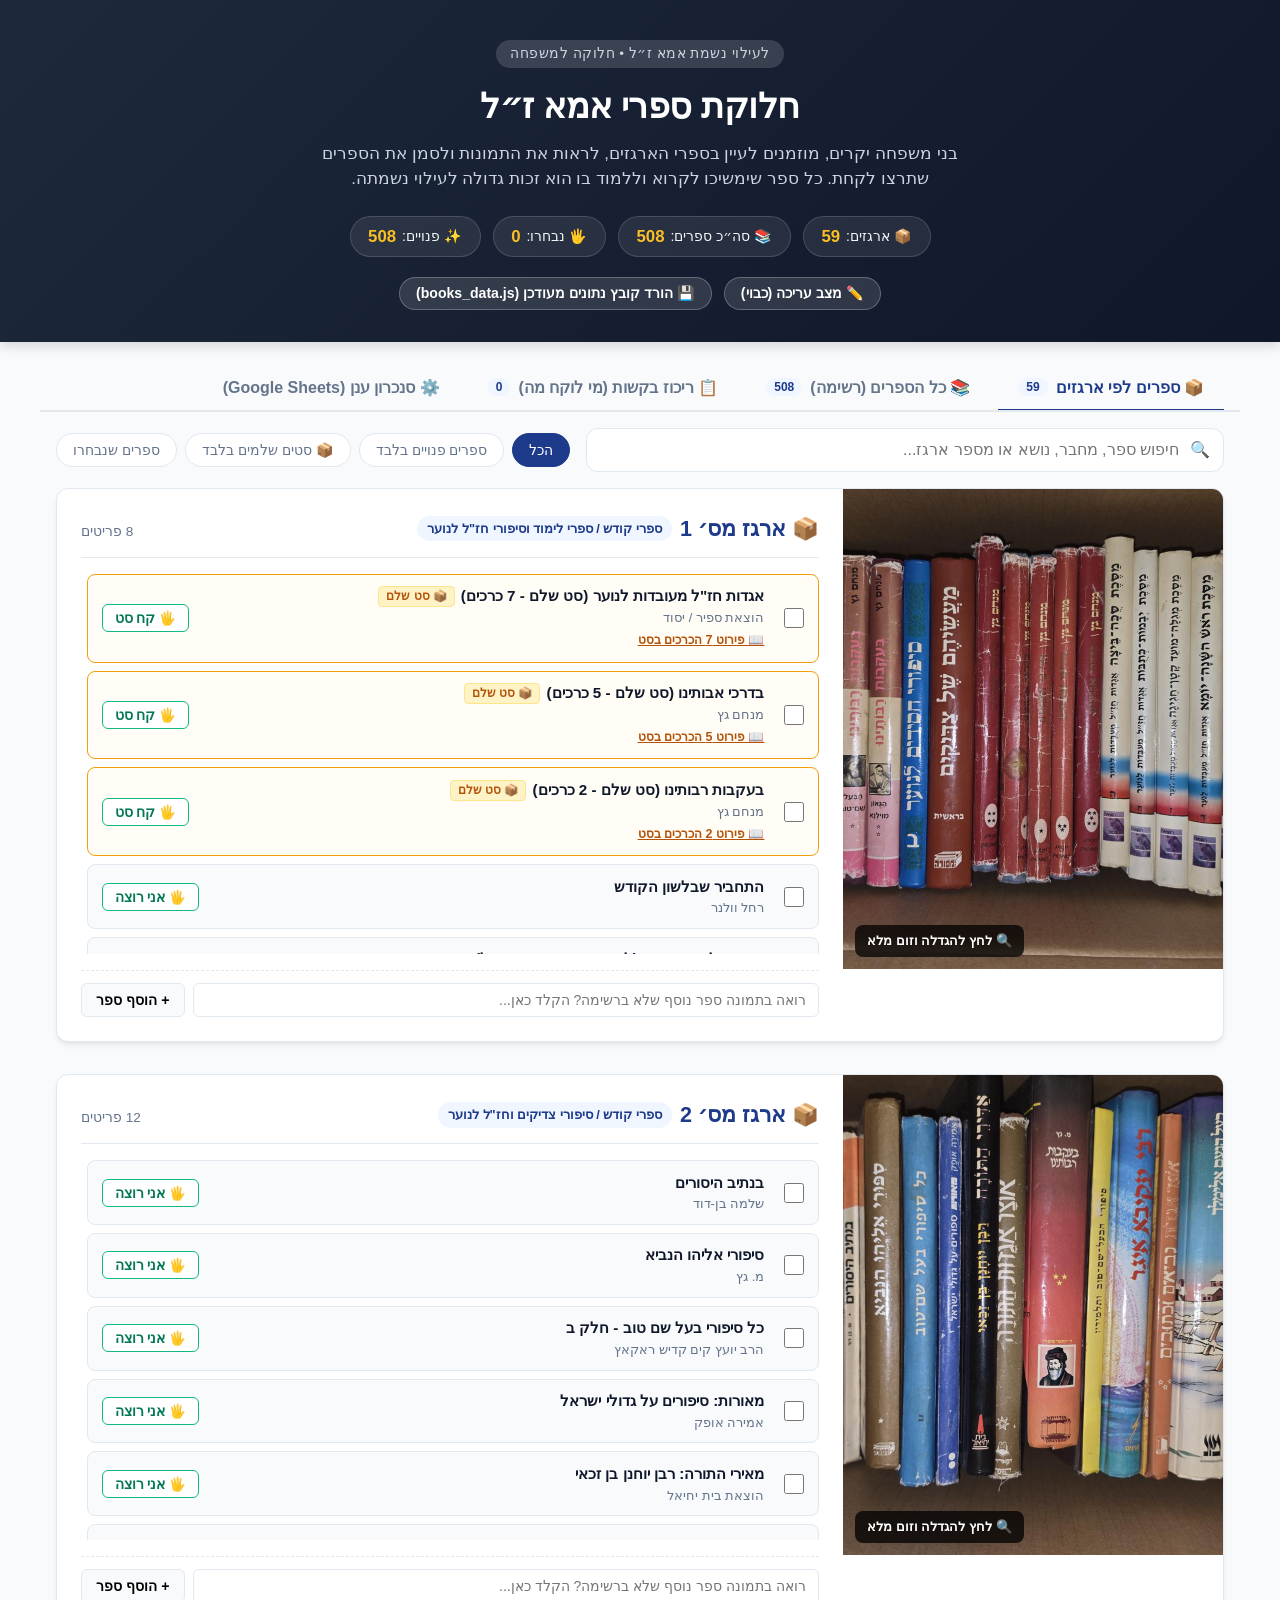
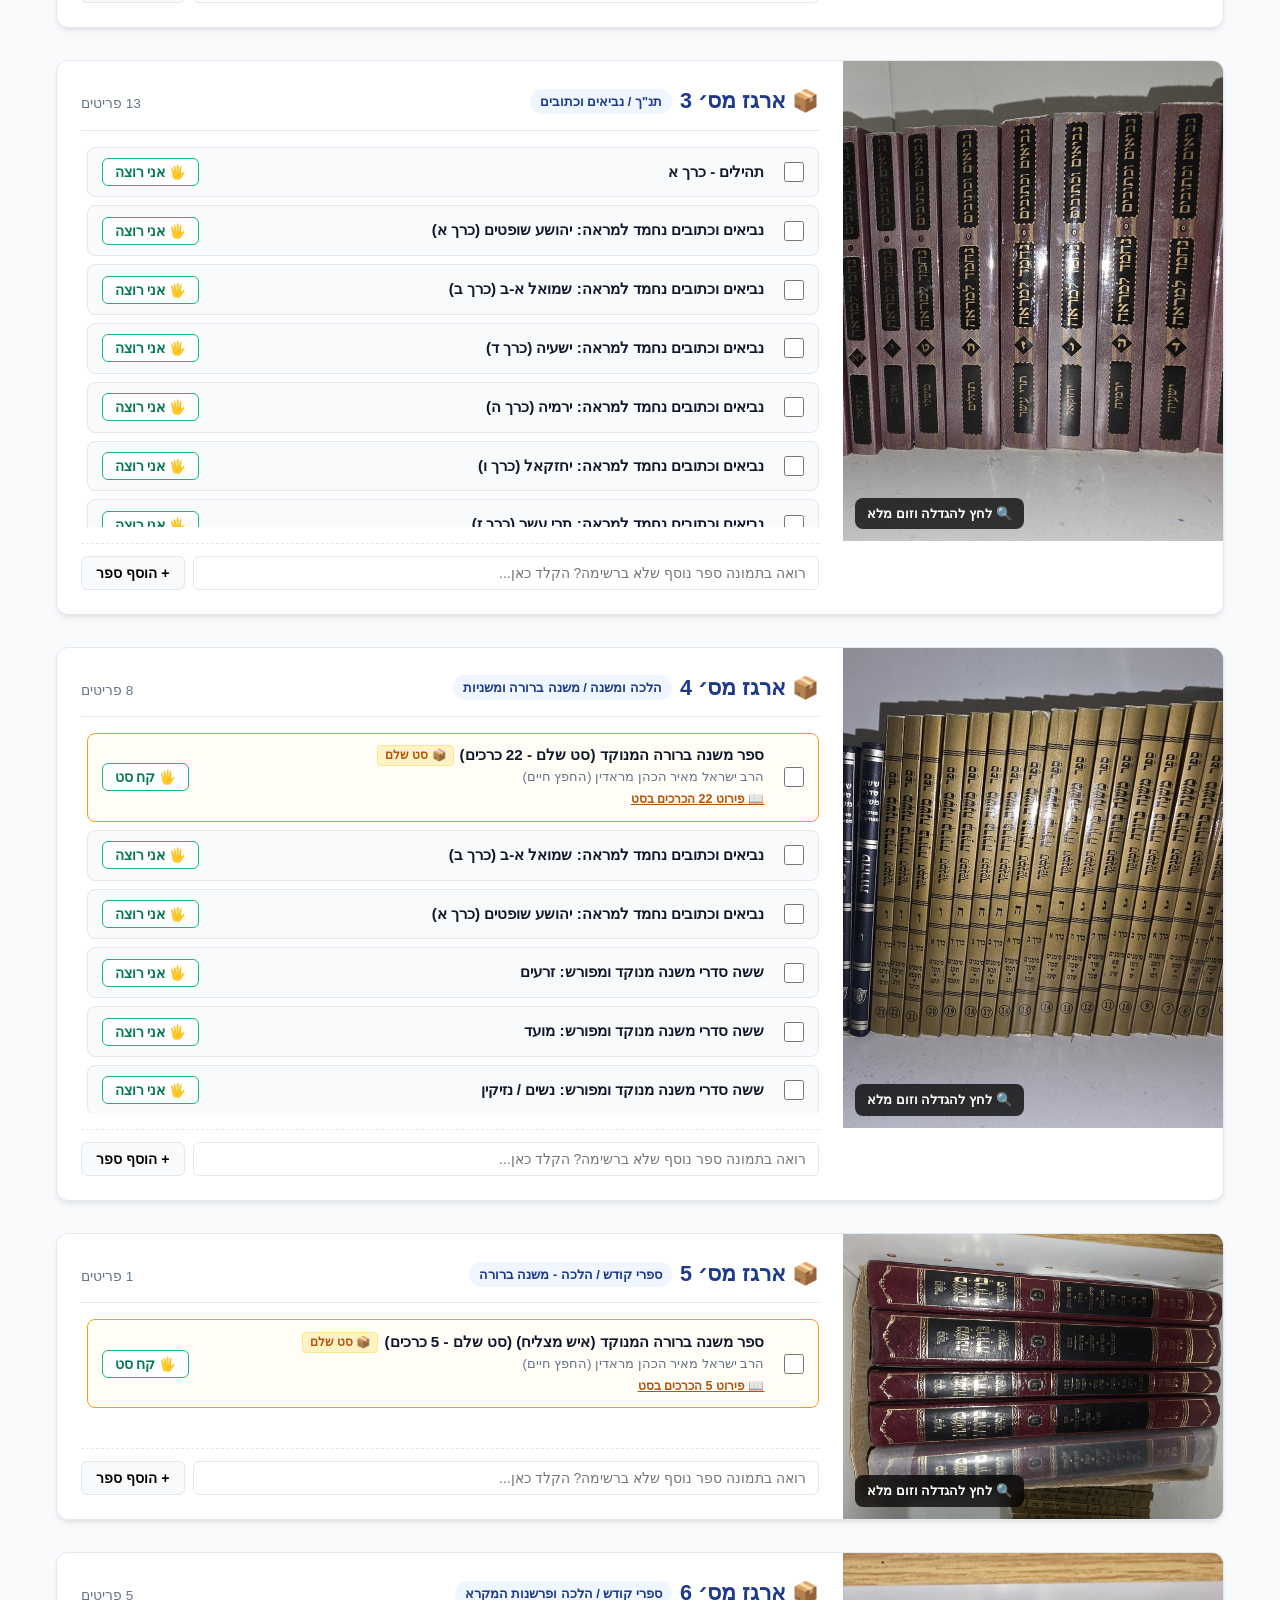
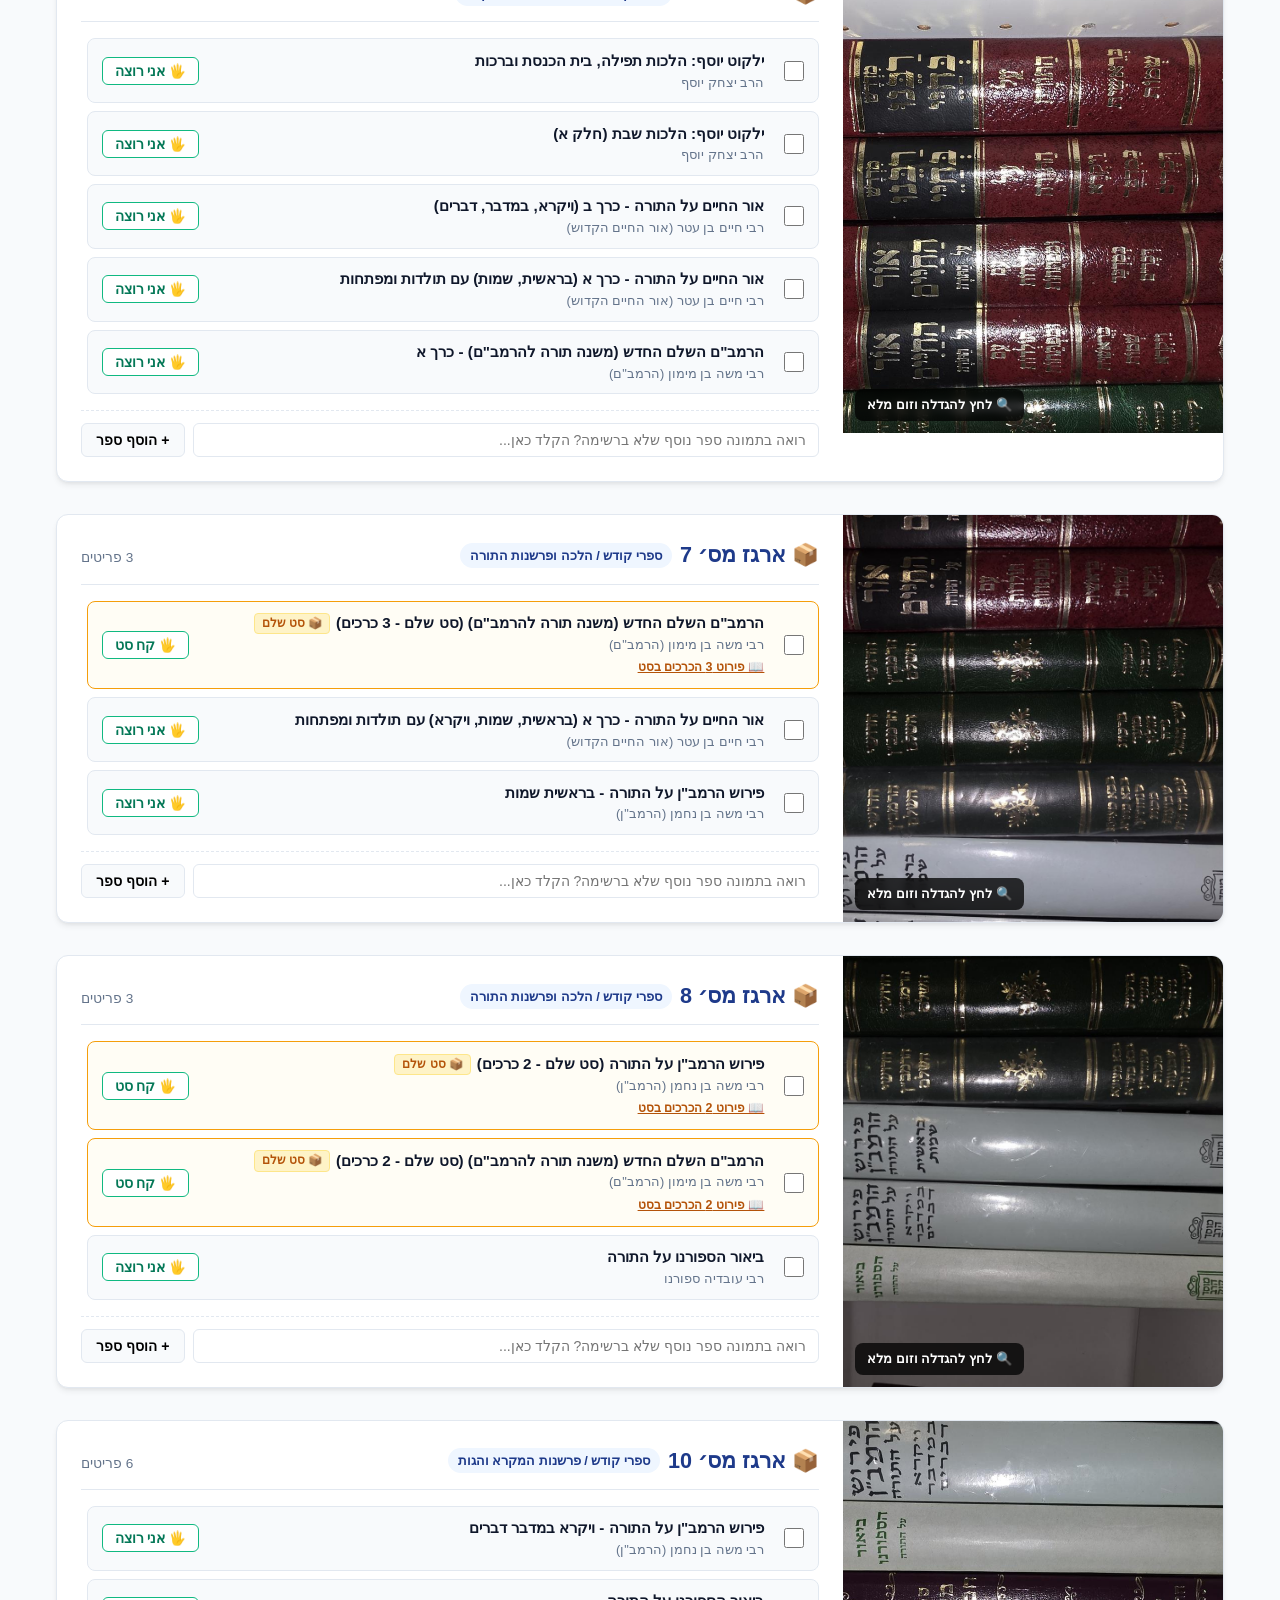
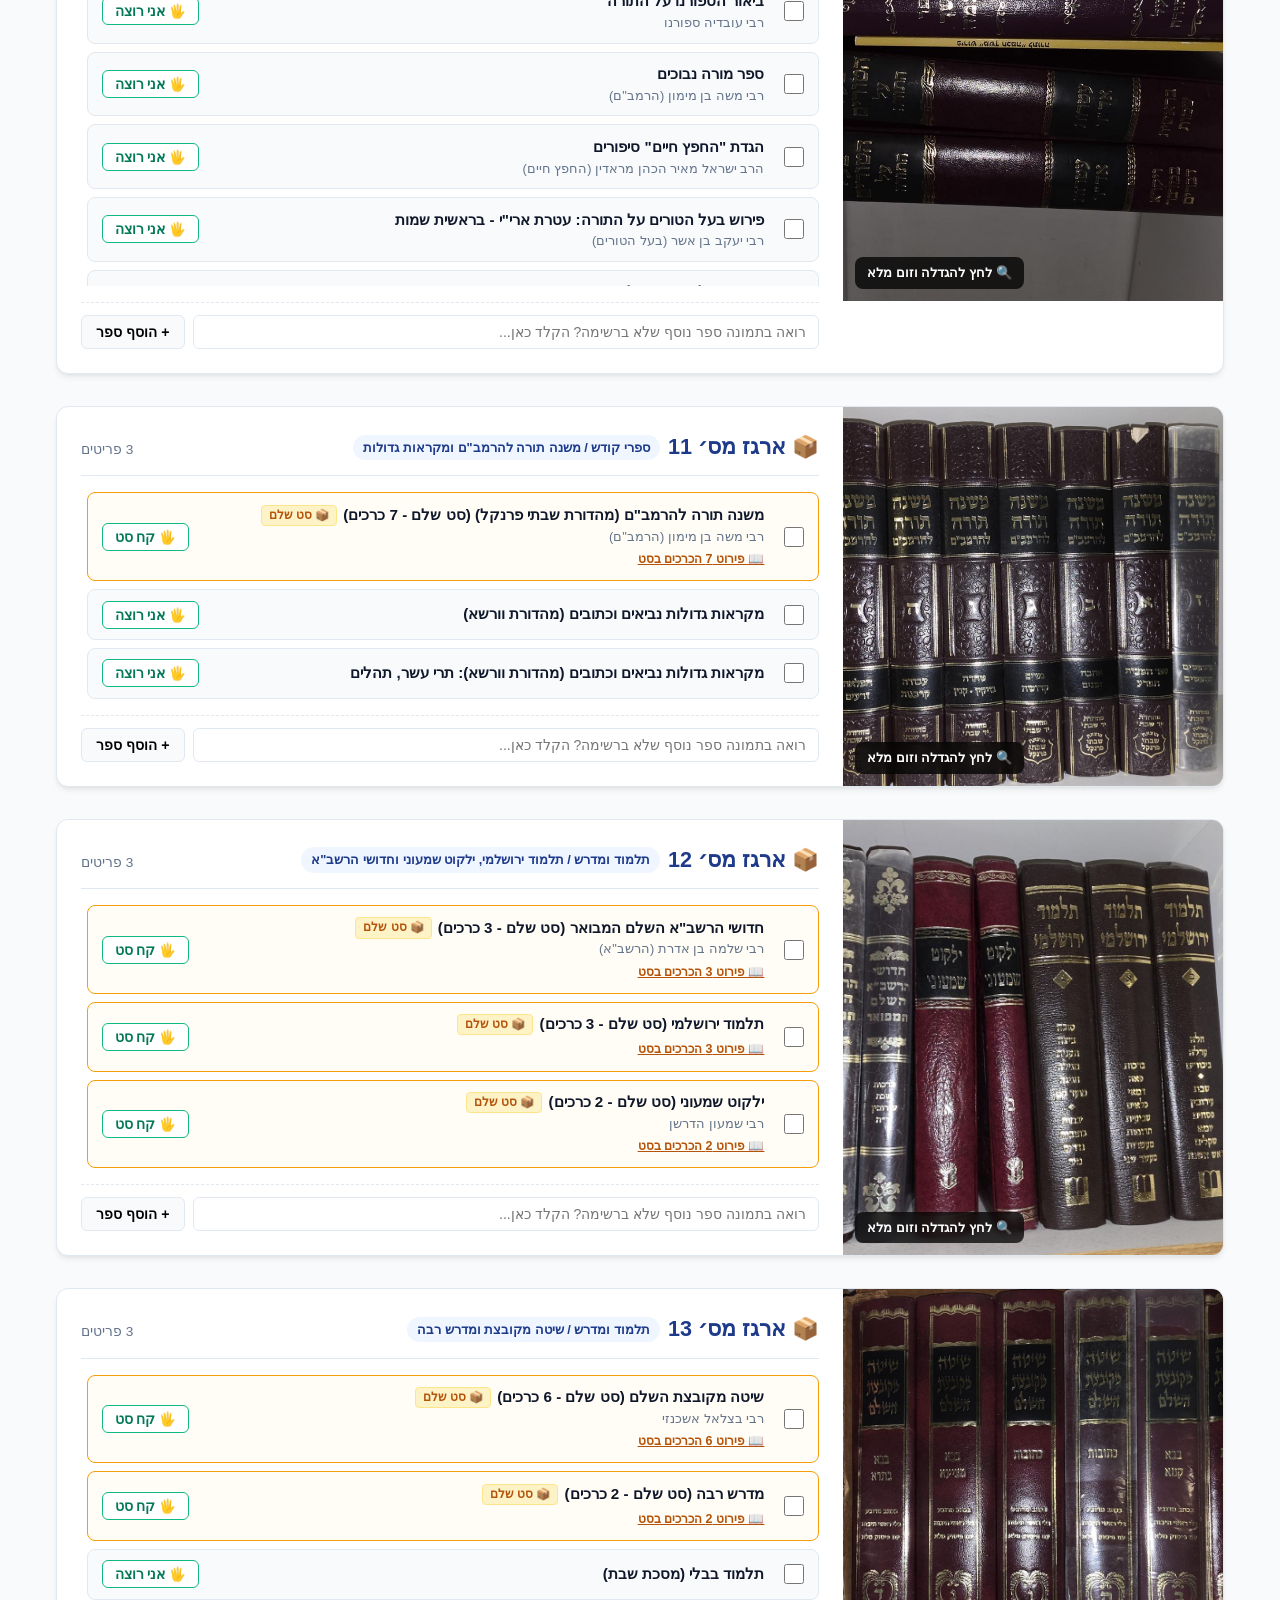
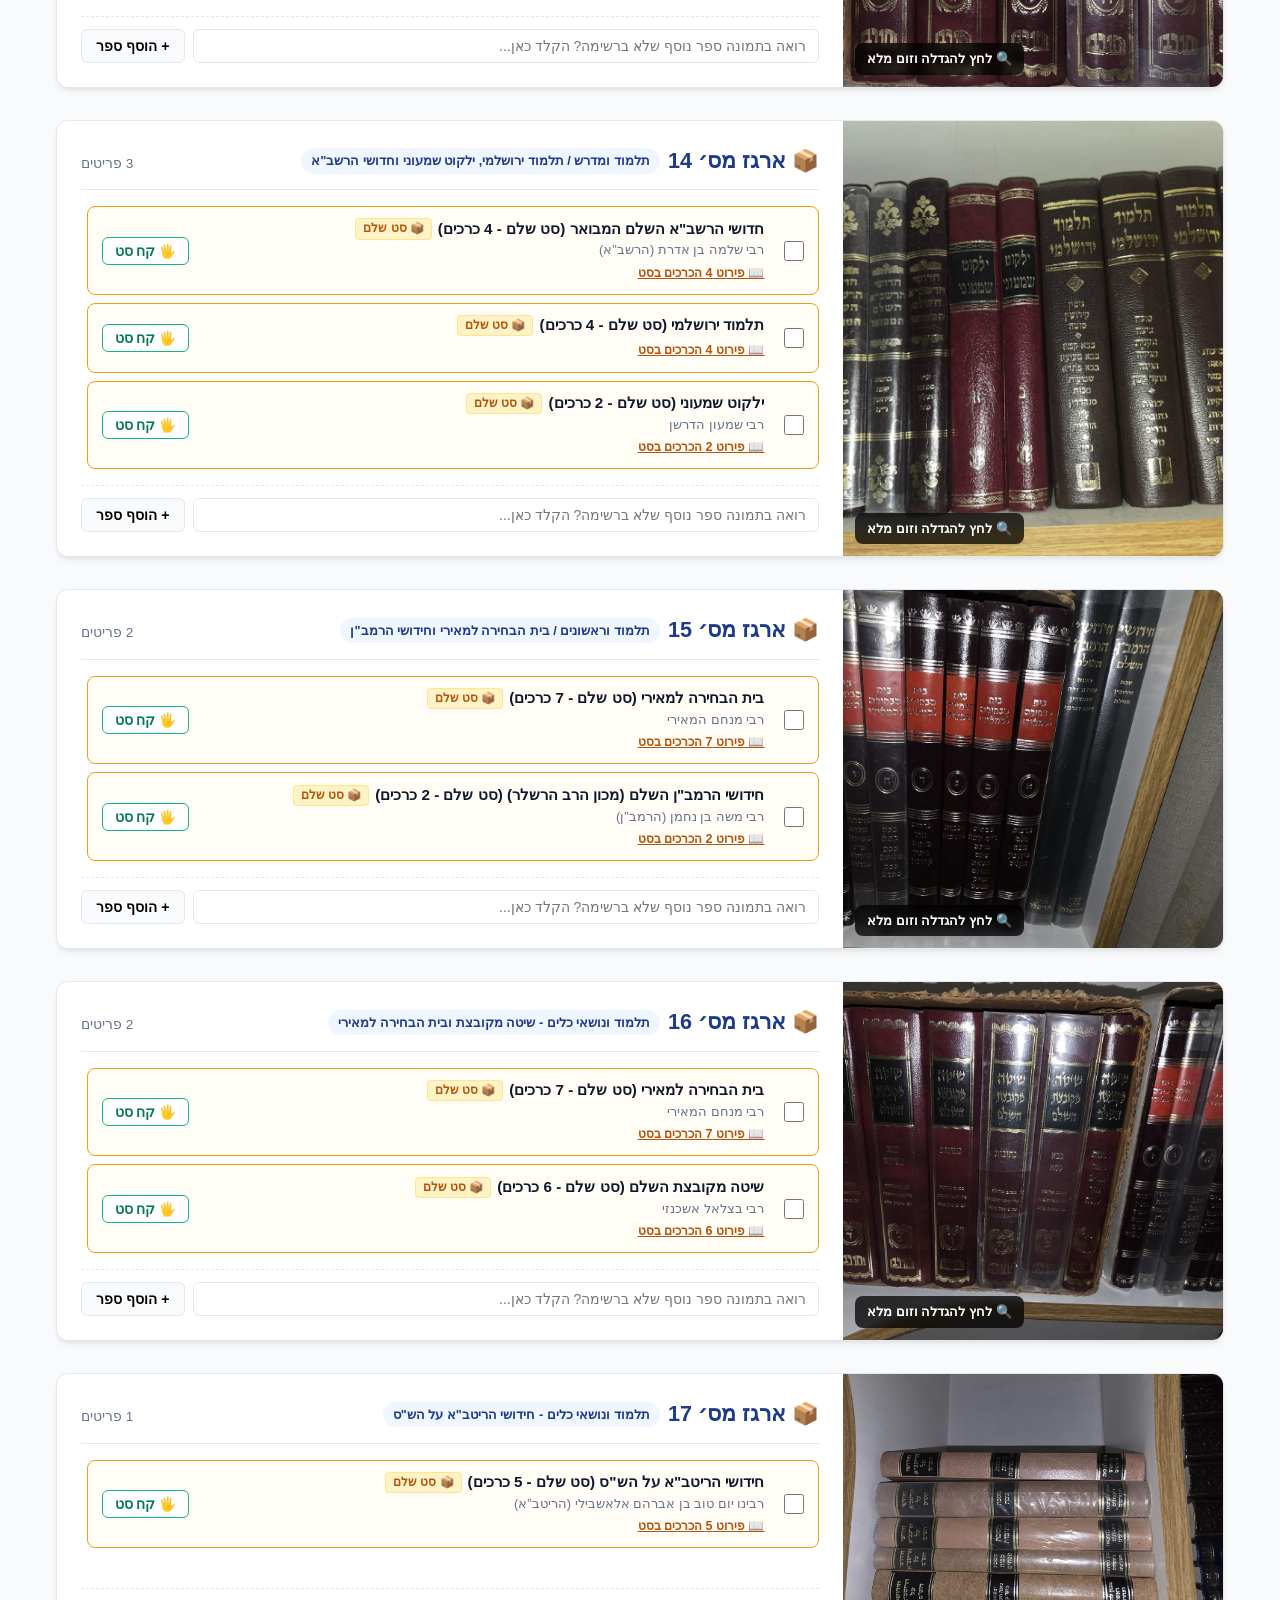
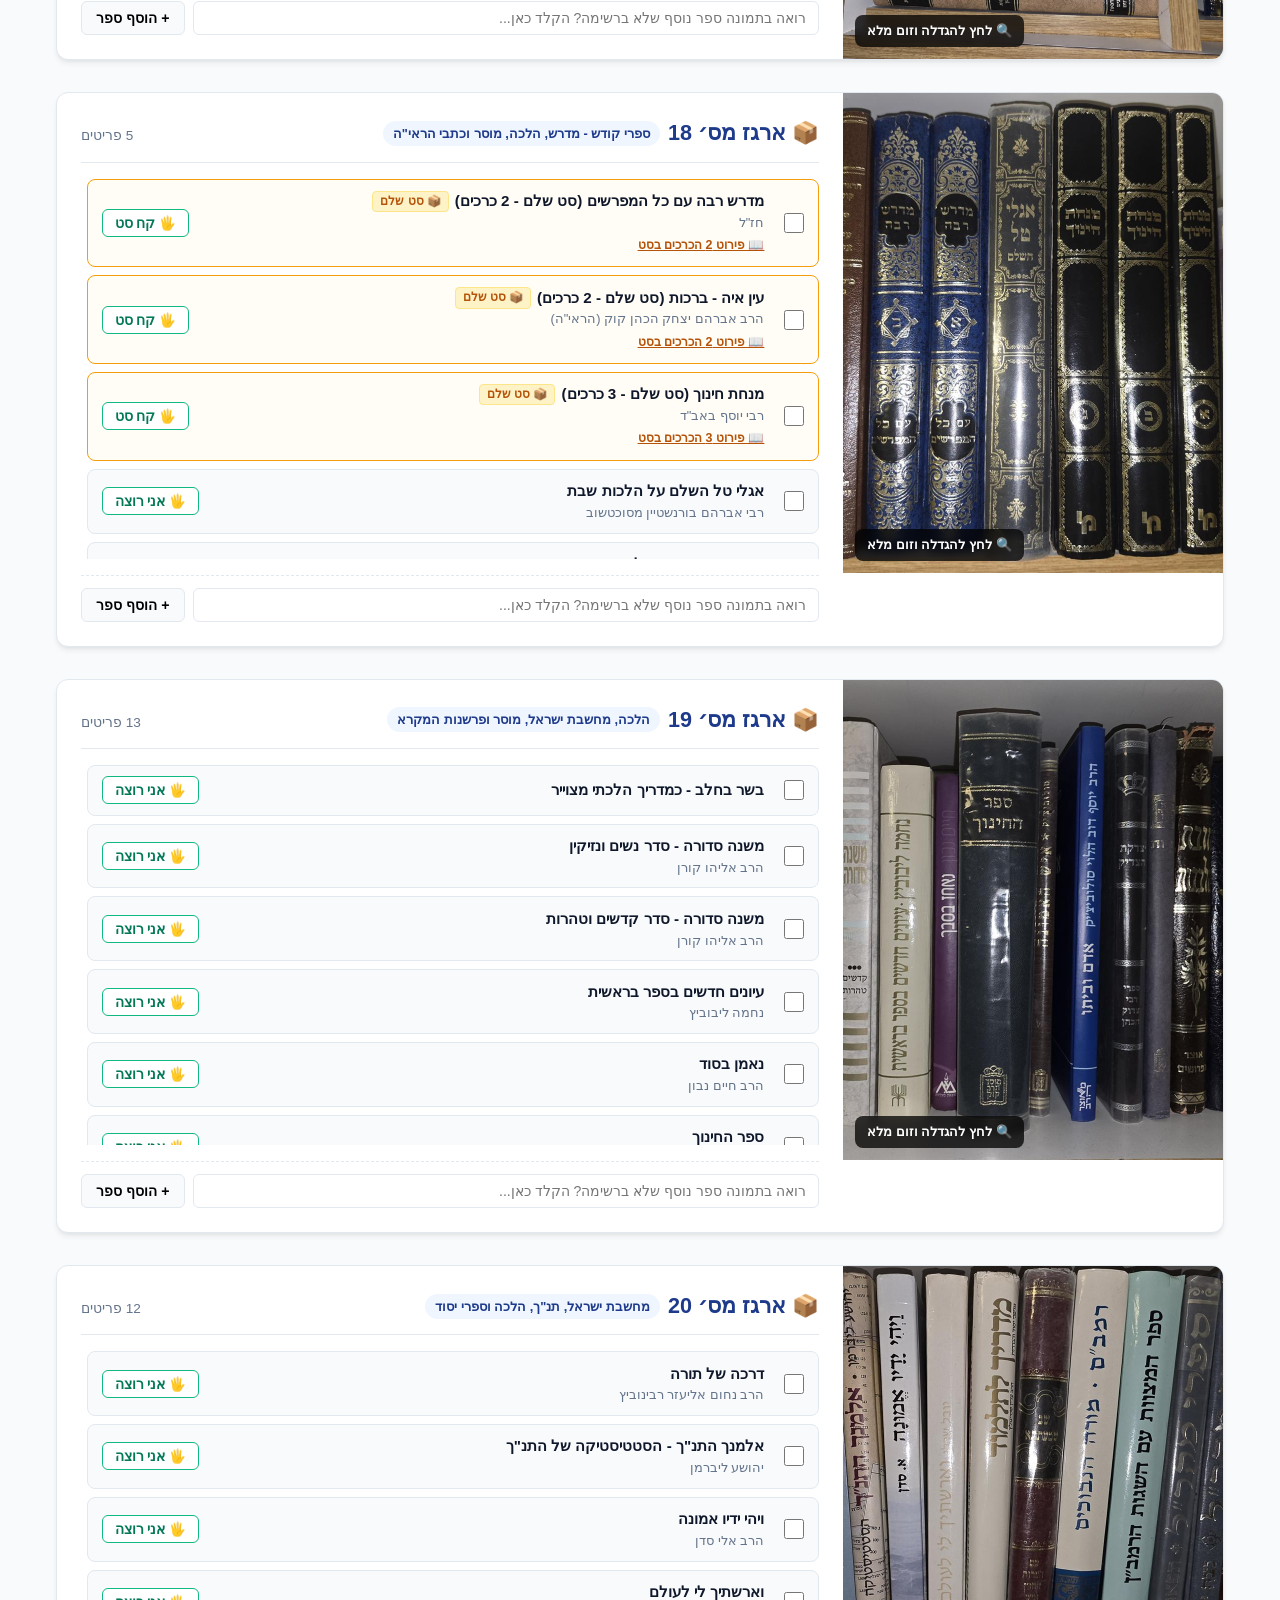
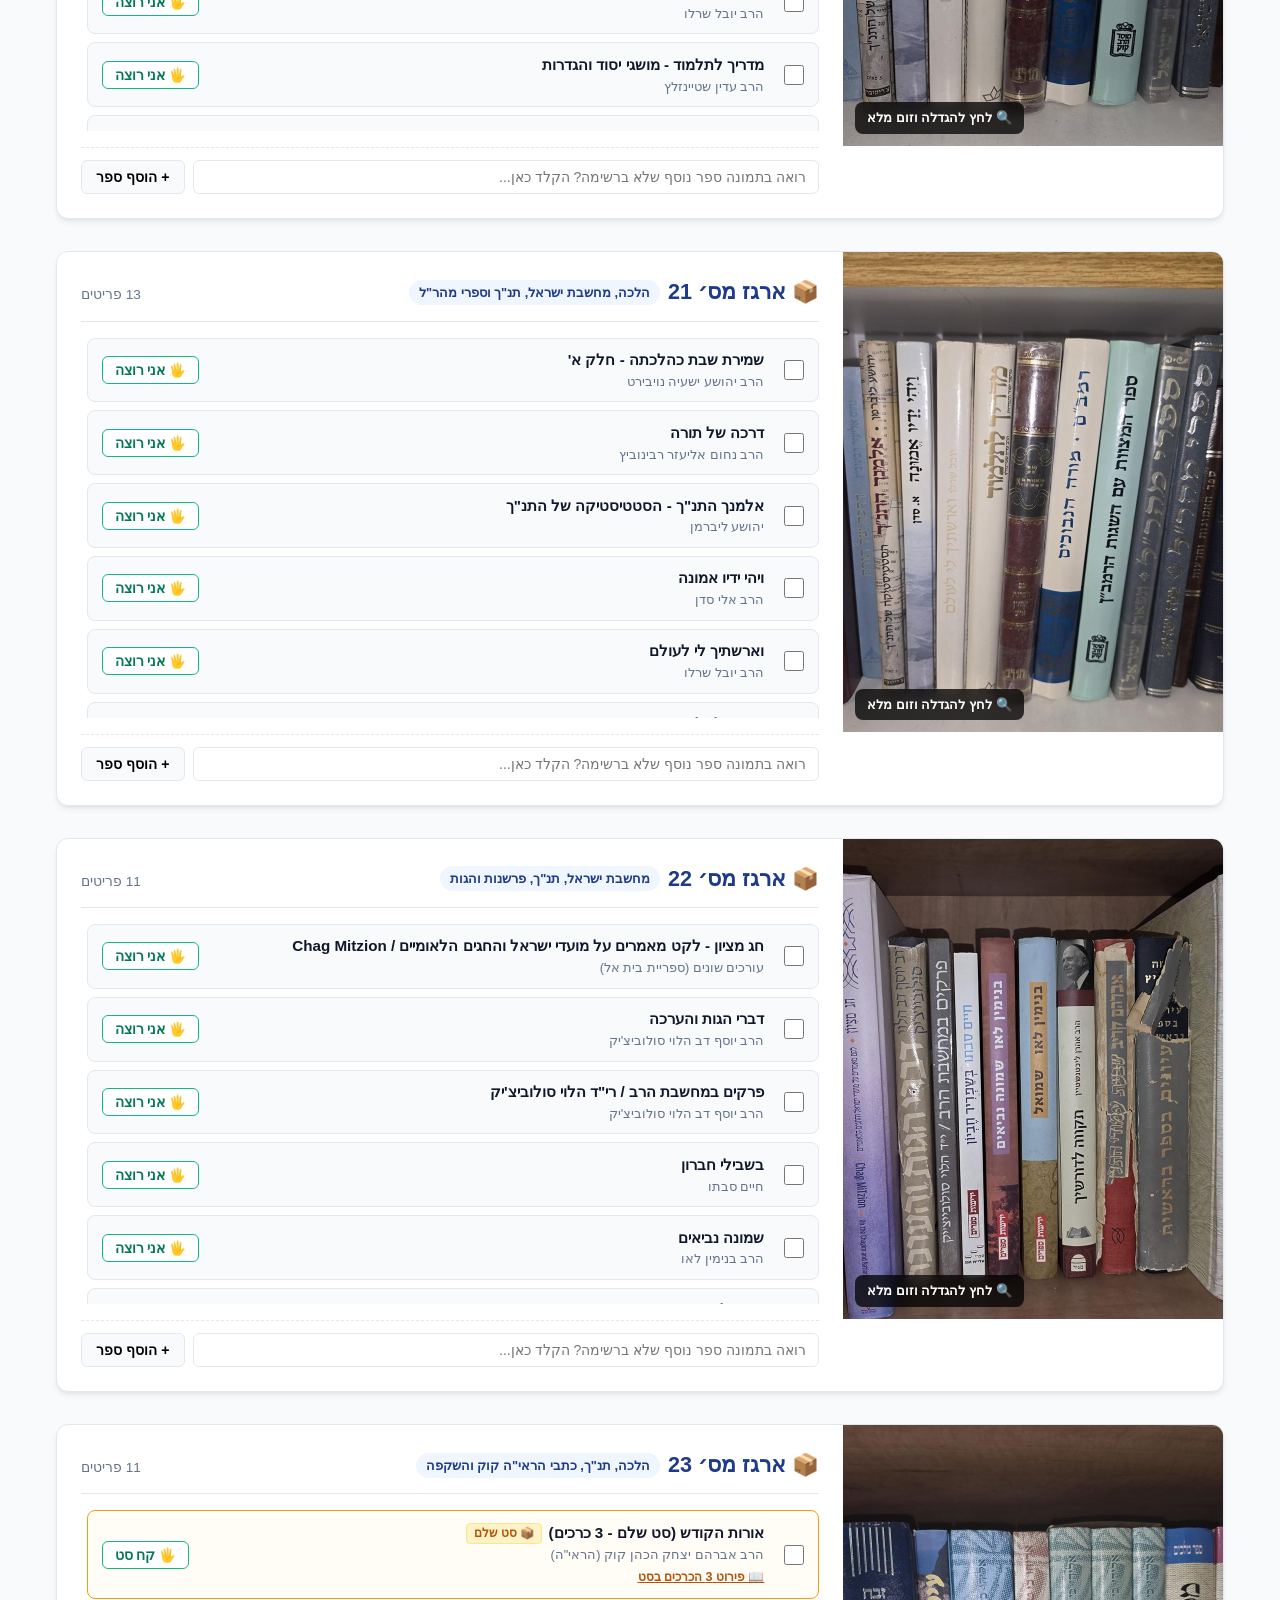
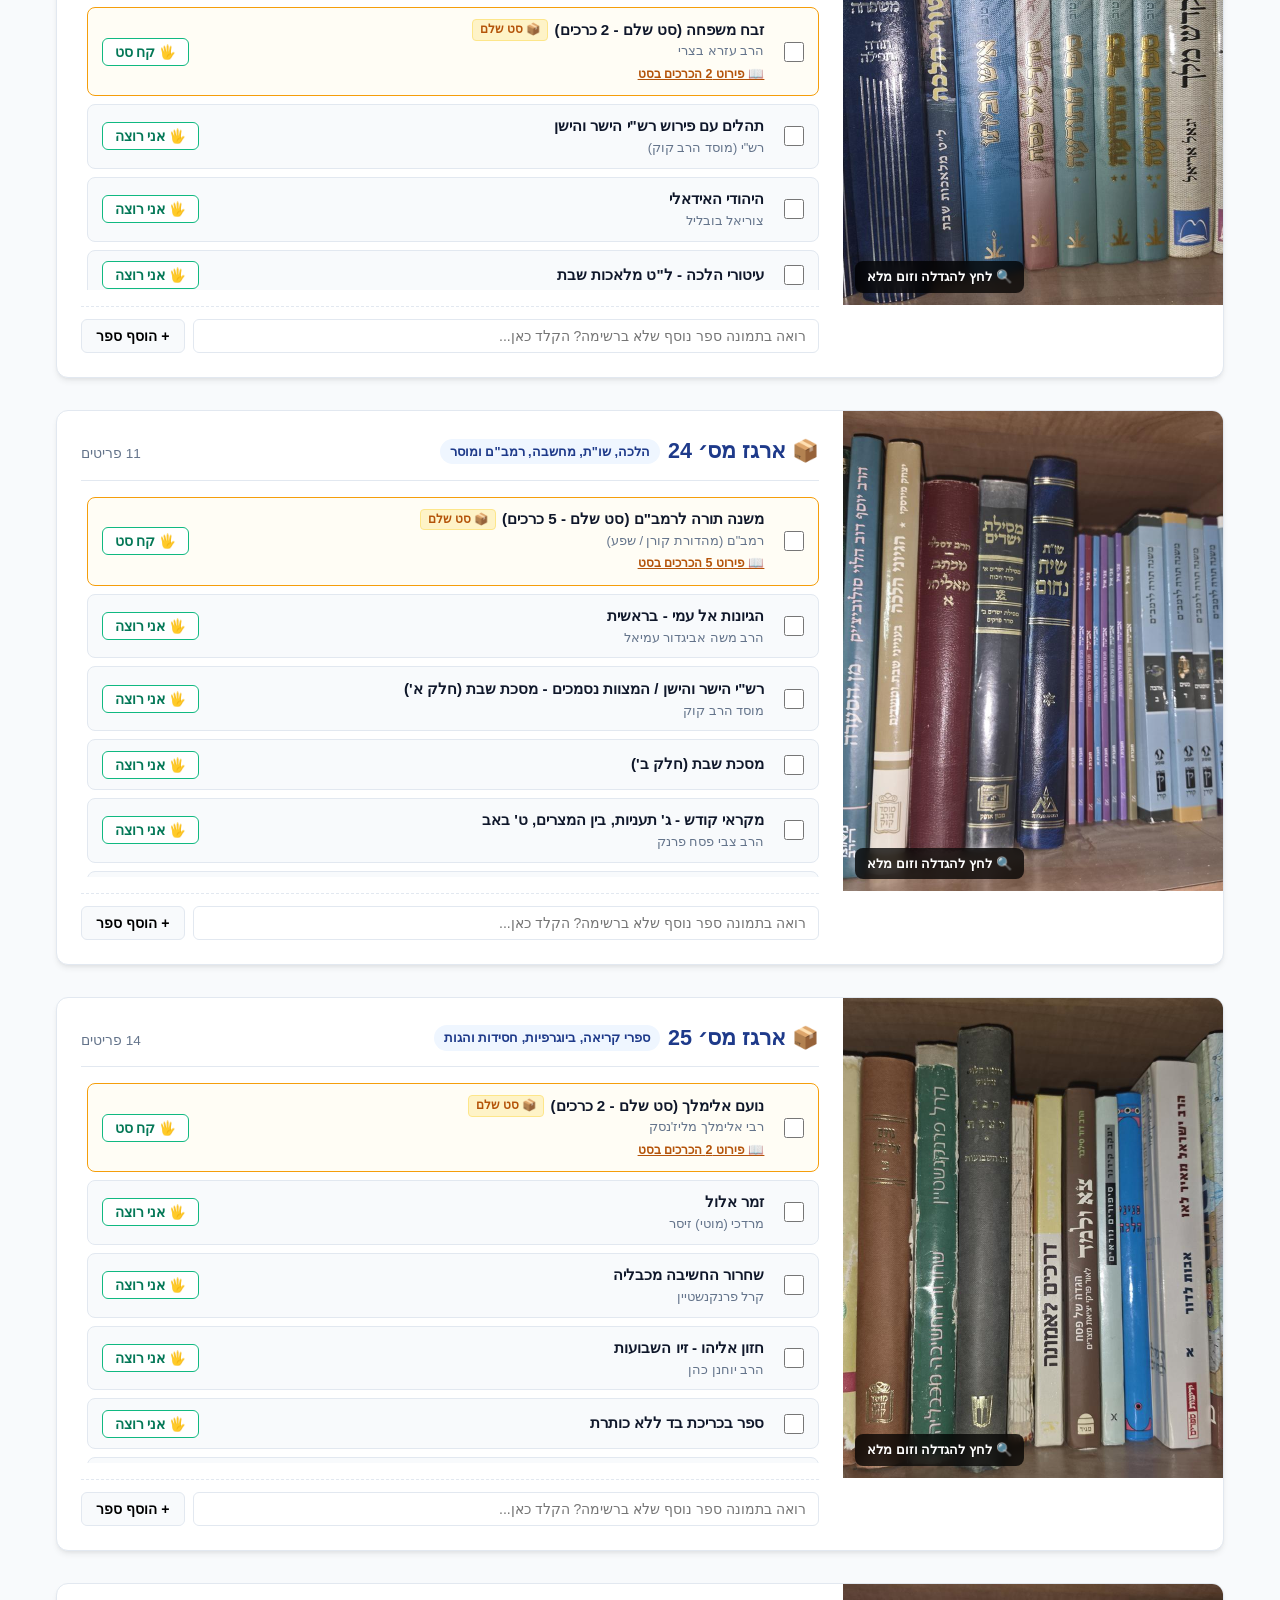
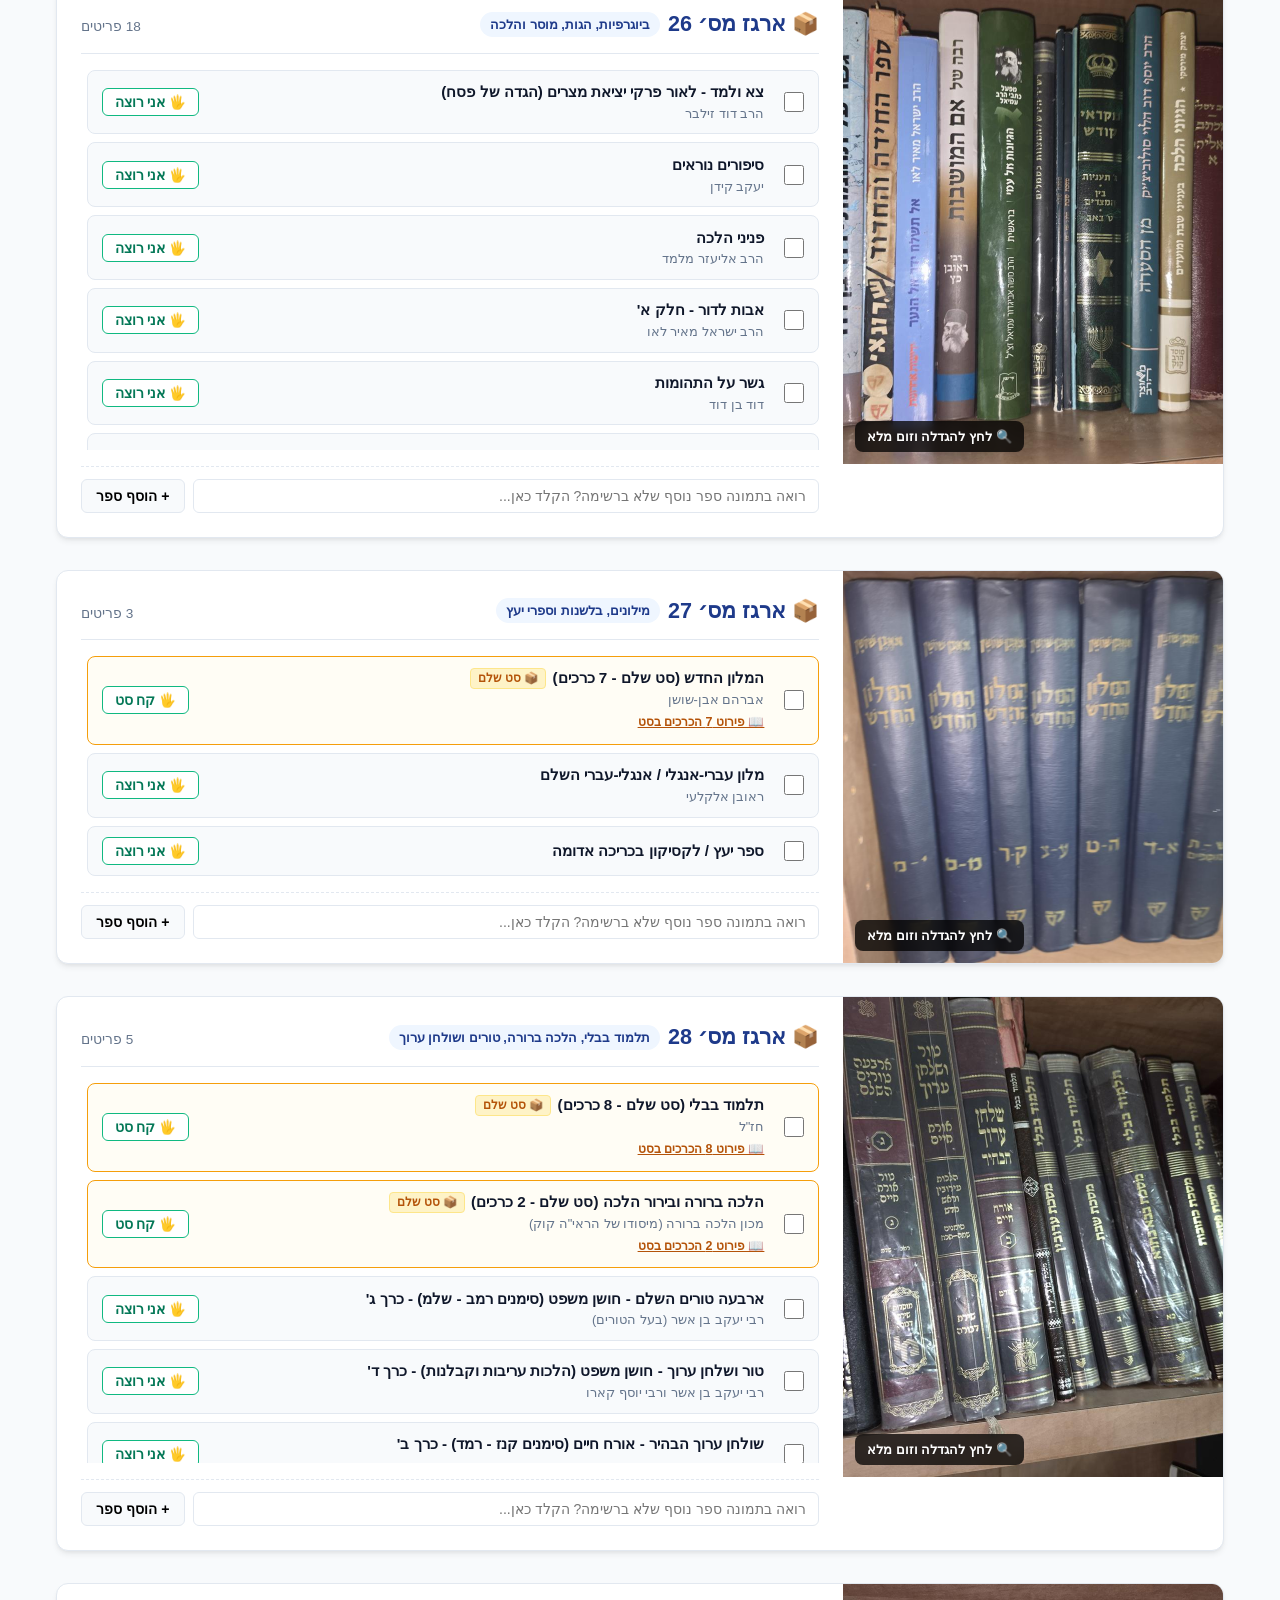
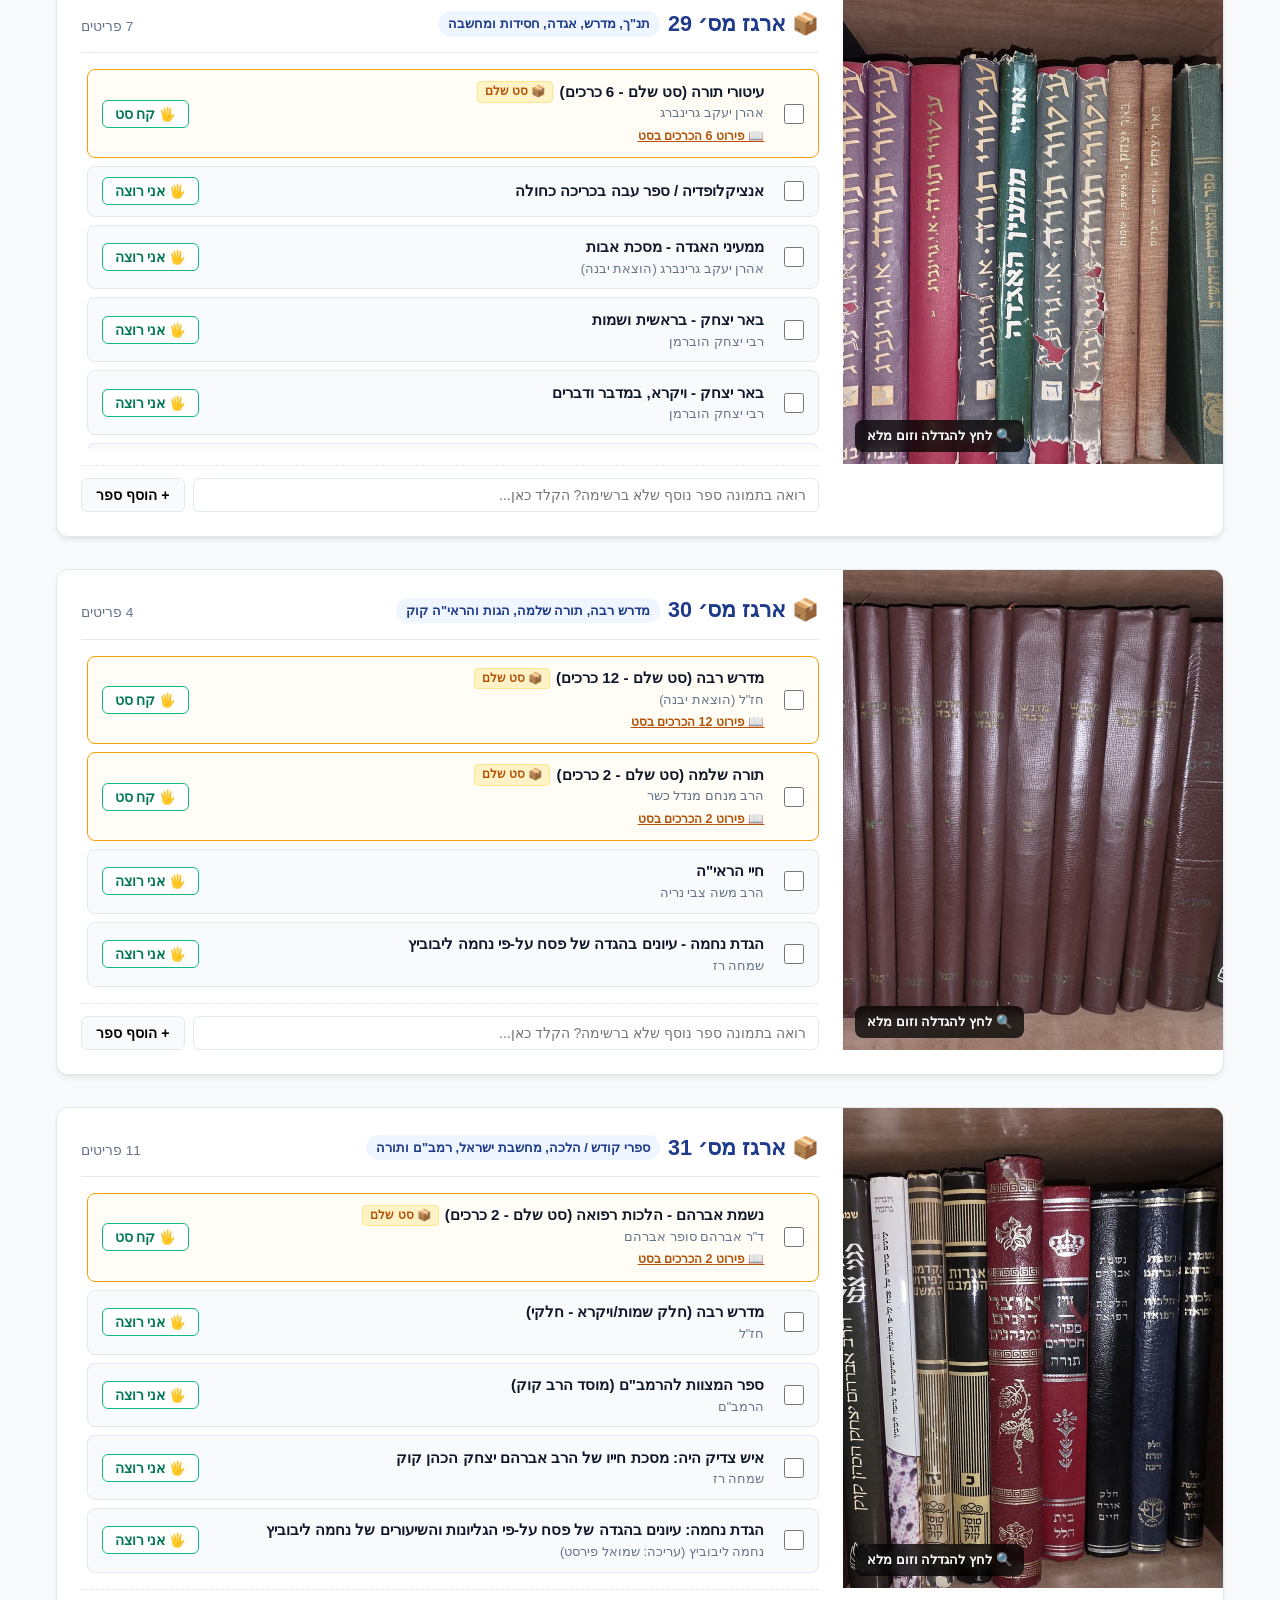
==== index.html @ 3fe1d462 "Add manual push button and auto-upload for all existing local claims to Google Sheets" ====
<!DOCTYPE html>
<html lang="he" dir="rtl">
<head>
  <meta charset="UTF-8">
  <meta name="viewport" content="width=device-width, initial-scale=1.0">
  <title>קטלוג ספרי אמא ז״ל - חלוקה למשפחה</title>
  <link rel="stylesheet" href="style.css">
</head>
<body>

  <!-- Site Header -->
  <header class="site-header">
    <div class="header-content">
      <div class="site-badge">לעילוי נשמת אמא ז״ל • חלוקה למשפחה</div>
      <h1 class="site-title">חלוקת ספרי אמא ז״ל</h1>
      <p class="site-subtitle">
        בני משפחה יקרים, מוזמנים לעיין בספרי הארגזים, לראות את התמונות ולסמן את הספרים שתרצו לקחת.
        כל ספר שימשיכו לקרוא וללמוד בו הוא זכות גדולה לעילוי נשמתה.
      </p>

      <div class="stats-bar">
        <div class="stat-item">📦 ארגזים: <strong id="stat-boxes">0</strong></div>
        <div class="stat-item">📚 סה״כ ספרים: <strong id="stat-books">0</strong></div>
        <div class="stat-item">🖐️ נבחרו: <strong id="stat-claimed">0</strong></div>
        <div class="stat-item">✨ פנויים: <strong id="stat-available">0</strong></div>
      </div>

      <div class="header-actions">
        <button class="btn-header" id="btn-toggle-edit-mode">
          ✏️ מצב עריכה (כבוי)
        </button>
        <button class="btn-header" id="btn-download-updated-data" title="שמור את כל התיקונים והתוספות לקובץ נתונים חדש">
          💾 הורד קובץ נתונים מעודכן (books_data.js)
        </button>
      </div>
    </div>
  </header>

  <!-- Navigation Tabs -->
  <nav class="nav-tabs">
    <button class="tab-btn active" data-tab="boxes">
      📦 ספרים לפי ארגזים
      <span class="tab-badge" id="badge-boxes-count">0</span>
    </button>
    <button class="tab-btn" data-tab="all-books">
      📚 כל הספרים (רשימה)
      <span class="tab-badge" id="badge-all-count">0</span>
    </button>
    <button class="tab-btn" data-tab="summary">
      📋 ריכוז בקשות (מי לוקח מה)
      <span class="tab-badge" id="badge-summary-count">0</span>
    </button>
    <button class="tab-btn" data-tab="settings">
      ⚙️ סנכרון ענן (Google Sheets)
    </button>
  </nav>

  <!-- Search & Filter Controls -->
  <div class="controls-container" id="main-controls">
    <div class="search-wrapper">
      <span class="search-icon">🔍</span>
      <input type="text" id="search-input" class="search-input" placeholder="חיפוש ספר, מחבר, נושא או מספר ארגז...">
    </div>
    <div class="filter-group">
      <button class="filter-btn active" data-filter="all">הכל</button>
      <button class="filter-btn" data-filter="available">ספרים פנויים בלבד</button>
      <button class="filter-btn" data-filter="sets">📦 סטים שלמים בלבד</button>
      <button class="filter-btn" data-filter="claimed">ספרים שנבחרו</button>
    </div>
  </div>

  <!-- Main Container -->
  <main class="main-container">
    
    <!-- View 1: Boxes Grid -->
    <section id="view-boxes" class="tab-view">
      <div id="boxes-container" class="boxes-grid">
        <!-- Rendered by JS -->
      </div>
    </section>

    <!-- View 2: All Books List -->
    <section id="view-all-books" class="tab-view hidden">
      <div class="summary-container">
        <div class="summary-header">
          <h2 class="summary-title">רשימת כל הספרים</h2>
          <div id="all-books-count-text" style="color: var(--text-muted);"></div>
        </div>
        <div class="table-responsive">
          <table class="styled-table" id="all-books-table">
            <thead>
              <tr>
                <th style="width: 60px;">ארגז</th>
                <th style="width: 70px;">תמונה</th>
                <th>שם הספר</th>
                <th>מחבר / הערות</th>
                <th>סטטוס</th>
                <th style="width: 140px;">פעולה</th>
              </tr>
            </thead>
            <tbody id="all-books-tbody">
              <!-- Rendered by JS -->
            </tbody>
          </table>
        </div>
      </div>
    </section>

    <!-- View 3: Summary Table (Who took what) -->
    <section id="view-summary" class="tab-view hidden">
      <div class="summary-container">
        <div class="summary-header">
          <div>
            <h2 class="summary-title">ריכוז כל הבקשות (מי לוקח מה)</h2>
            <p style="color: var(--text-muted); font-size: 0.9rem; margin-top: 4px;">
              רשימת הספרים שנבחרו על ידי בני המשפחה. ניתן להוריד לאקסל או להדפיס.
            </p>
          </div>
          <div class="table-actions">
            <button class="btn-action primary" id="btn-export-csv">📥 הורדה לאקסל (CSV)</button>
            <button class="btn-action" onclick="window.print()">🖨️ הדפסה</button>
          </div>
        </div>

        <div style="margin-bottom: 1rem; display: flex; gap: 0.5rem; align-items: center;">
          <input type="text" id="summary-filter-user" class="form-input" style="max-width: 280px;" placeholder="סינון לפי שם בן משפחה...">
        </div>

        <div class="table-responsive">
          <table class="styled-table">
            <thead>
              <tr>
                <th style="width: 130px;">תאריך ושעה</th>
                <th style="width: 80px;">ארגז</th>
                <th style="width: 60px;">תמונה</th>
                <th>שם הספר</th>
                <th>נבחר על ידי</th>
                <th>טלפון / הערות</th>
                <th style="width: 80px;">ביטול</th>
              </tr>
            </thead>
            <tbody id="summary-tbody">
              <!-- Rendered by JS -->
            </tbody>
          </table>
        </div>
      </div>
    </section>

    <!-- View 4: Cloud Settings (Google Sheets) -->
    <section id="view-settings" class="tab-view hidden">
      <div class="summary-container" style="max-width: 800px; margin: 0 auto;">
        <h2 class="summary-title">סנכרון ענן בזמן אמת עם Google Sheets</h2>
        <p style="color: var(--text-muted); margin: 0.75rem 0 1.25rem;">
          כאשר האתר מועלה ל-GitHub Pages, חיבור ל-Google Sheets מאפשר לכל בן משפחה מהנייד שלו לסמן ספר – וזה יתעדכן מיד אצלך בגיליון אקסל בגוגל דרייב ובאתר של כולם!
        </p>

        <div class="form-group">
          <label for="settings-sheet-url">כתובת Web App של Google Apps Script:</label>
          <input type="url" id="settings-sheet-url" class="form-input" value="https://script.google.com/macros/s/AKfycbyQ35FfKv6vkvZj7iibAzAJIFVyKBHGzT34yQC0lOQ2xwv72E2qm1wG_gxpZU8Hw00/exec" placeholder="https://script.google.com/macros/s/.../exec">
          <small style="color: var(--success); font-weight: 600; display: block; margin-top: 4px;">
            ✓ מחובר לענן המשפחתי (Google Sheets) — כל בחירה מסתנכרנת אוטומטית בין כל המכשירים!
          </small>
        </div>

        <div style="display: flex; gap: 0.5rem; margin-top: 1rem; flex-wrap: wrap;">
          <button class="btn-action primary" id="btn-save-settings">💾 שמור הגדרות</button>
          <button class="btn-action" id="btn-sync-now">🔄 סנכרן מול Google Sheets</button>
          <button class="btn-action" style="background: #059669; color: #fff; border-color: #059669;" onclick="uploadAllLocalClaimsToCloud()">📤 העלה את כל הסימונים הקיימים שלי לענן</button>
        </div>

        <div style="margin-top: 2rem; background: #f8fafc; border: 1px solid var(--border); border-radius: 8px; padding: 1.25rem;">
          <h3 style="font-size: 1.05rem; margin-bottom: 0.5rem; color: var(--primary);">מדריך מהיר להגדרת Google Sheets (2 דקות):</h3>
          <ol style="padding-right: 1.25rem; font-size: 0.92rem; line-height: 1.8;">
            <li>פתח גיליון חדש ב-Google Sheets.</li>
            <li>בשורה הראשונה כתוב עמודות: <strong>תאריך | מס' ארגז | שם הספר | נבחר ע״י | טלפון | הערות</strong></li>
            <li>לחץ בתפריט העליון על <strong>Extensions -> Apps Script</strong> (הרחבות -> Apps Script).</li>
            <li>העתק את תוכן הקובץ <code>google_apps_script.js</code> (נמצא בתיקייה) והדבק שם.</li>
            <li>לחץ על <strong>Deploy -> New deployment</strong>, בחר <strong>Web app</strong>, ובהגדרה <em>Who has access</em> בחר <strong>Anyone</strong>.</li>
            <li>העתק את כתובת ה-Web app והדבק אותה בשדה כאן למעלה ולחץ "שמור הגדרות"!</li>
          </ol>
        </div>
      </div>
    </section>

  </main>

  <!-- Claim Modal -->
  <div id="claim-modal" class="modal-backdrop hidden">
    <div class="modal-card">
      <button class="modal-close" id="btn-close-modal">&times;</button>
      <div class="modal-header">
        <div class="modal-title">אני מעוניין/ת בספר זה</div>
        <div class="modal-book-name" id="modal-book-title">שם הספר</div>
        <div style="font-size: 0.85rem; color: var(--text-muted); margin-top: 2px;" id="modal-box-info">ארגז מס' 1</div>
      </div>

      <form id="claim-form">
        <input type="hidden" id="modal-box-id">
        <input type="hidden" id="modal-book-id">
        <input type="hidden" id="modal-book-exact-title">

        <div class="form-group">
          <label for="claim-name">שמך המלא *</label>
          <input type="text" id="claim-name" class="form-input" required placeholder="למשל: דני כהן (בן / נכד...)">
        </div>

        <div class="form-group">
          <label for="claim-phone">טלפון או הערה (אופציונלי)</label>
          <input type="text" id="claim-phone" class="form-input" placeholder="מספר נייד או הערה">
        </div>

        <div class="modal-actions">
          <button type="submit" class="btn-submit">✅ שמור בחירה</button>
          <a href="#" id="modal-whatsapp-link" target="_blank" class="btn-whatsapp hidden">
            💬 הודע בוואטסאפ
          </a>
        </div>
      </form>
    </div>
  </div>

  <!-- Edit Claim / Change Person Modal -->
  <div id="edit-claim-modal" class="modal-backdrop hidden">
    <div class="modal-card">
      <button class="modal-close" onclick="closeEditClaimModal()">&times;</button>
      <div class="modal-header">
        <div class="modal-title">עריכת פרטי מבקש / החלפת שם</div>
        <div class="modal-book-name" id="edit-claim-book-title">שם הספר</div>
        <div style="font-size: 0.85rem; color: var(--text-muted); margin-top: 2px;" id="edit-claim-box-info">ארגז מס' 1</div>
      </div>

      <form id="edit-claim-form">
        <input type="hidden" id="edit-claim-id">

        <div class="form-group">
          <label for="edit-claim-user-name">נרשם על שם (שם בן המשפחה) *</label>
          <input type="text" id="edit-claim-user-name" class="form-input" required placeholder="למשל: דני כהן">
        </div>

        <div class="form-group">
          <label for="edit-claim-user-phone">טלפון או הערות (אופציונלי)</label>
          <input type="text" id="edit-claim-user-phone" class="form-input" placeholder="מספר נייד או הערה">
        </div>

        <div class="modal-actions" style="flex-wrap: wrap;">
          <button type="submit" class="btn-submit">💾 שמור שינויים</button>
          <button type="button" class="btn-action" style="color: var(--danger); border-color: #fca5a5;" onclick="deleteCurrentClaim()">🗑️ בטל רישום ושחרר ספר</button>
          <button type="button" class="btn-action" onclick="closeEditClaimModal()">סגור</button>
        </div>
      </form>
    </div>
  </div>

  <!-- Edit Book / Box Modal -->
  <div id="edit-modal" class="modal-backdrop hidden">
    <div class="modal-card">
      <button class="modal-close" onclick="closeEditModal()">&times;</button>
      <div class="modal-header">
        <div class="modal-title" id="edit-modal-title">עריכת פריט</div>
      </div>

      <form id="edit-form">
        <input type="hidden" id="edit-type"> <!-- 'book' or 'box' -->
        <input type="hidden" id="edit-box-id">
        <input type="hidden" id="edit-book-id">

        <div id="edit-book-fields">
          <div class="form-group">
            <label for="edit-book-title">שם הספר / הכותרת *</label>
            <input type="text" id="edit-book-title" class="form-input" required>
          </div>

          <div class="form-group">
            <label for="edit-book-author">מחבר / כרכים / פירוט נוסף</label>
            <input type="text" id="edit-book-author" class="form-input">
          </div>

          <div class="form-group" style="margin-top: 0.75rem;">
            <label style="display: flex; align-items: center; gap: 8px; cursor: pointer;">
              <input type="checkbox" id="edit-book-is-set" style="width: 18px; height: 18px;">
              <span><strong>📦 זהו סט שלם (נמסר כיחידה אחת ולא כבודדים)</strong></span>
            </label>
          </div>
        </div>

        <div id="edit-box-fields" class="hidden">
          <div class="form-group">
            <label for="edit-box-category">תיאור / נושא הארגז (יוצג בכותרת)</label>
            <input type="text" id="edit-box-category" class="form-input" placeholder="למשל: ספרי רמב״ם, ספרי מוסר, ספרי ילדים">
          </div>
        </div>

        <div class="modal-actions">
          <button type="submit" class="btn-submit">💾 שמור שינויים</button>
          <button type="button" class="btn-action" onclick="closeEditModal()">ביטול</button>
        </div>
      </form>
    </div>
  </div>

  <!-- Upgraded Fullscreen Lightbox with Zoom & Rotate -->
  <div id="lightbox-modal" class="lightbox-modal hidden">
    <div class="lightbox-toolbar">
      <div class="lightbox-title" id="lightbox-caption">תמונת ארגז</div>
      <div class="lightbox-controls">
        <button class="lightbox-btn" onclick="zoomIn()" title="הגדל (או השתמש בגלגלת העכבר)">➕ הגדל</button>
        <button class="lightbox-btn" onclick="zoomOut()" title="הקטן">➖ הקטן</button>
        <button class="lightbox-btn" onclick="rotateImage()" title="סובב 90 מעלות">🔄 סובב</button>
        <button class="lightbox-btn" onclick="resetZoom()" title="איפוס גודל וסיבוב">⟲ איפוס</button>
        <a id="lightbox-external-link" href="#" target="_blank" class="lightbox-btn" title="פתח תמונה בחלון נפרד">↗ פתח בחלון חדש</a>
        <button class="lightbox-btn close" onclick="closeLightbox()">✕ סגור</button>
      </div>
    </div>
    <div class="lightbox-viewport" id="lightbox-viewport">
      <div class="lightbox-image-container" id="lightbox-container">
        <img id="lightbox-img" class="lightbox-img-element" src="" alt="תמונת ארגז">
      </div>
    </div>
  </div>

  <!-- Toast Notification -->
  <div id="toast" class="toast">הבחירה נשמרה בהצלחה!</div>

  <!-- Floating Batch Action Bar -->
  <div id="batch-action-bar" class="batch-bar hidden">
    <div>נבחרו <strong id="batch-count" class="batch-count">0</strong> פריטים</div>
    <button class="btn-batch-merge" id="btn-batch-merge-set" onclick="openMergeSetModal()">📦 הגדר / הוסף לסט</button>
    <button class="btn-batch-claim" onclick="openBatchClaimModal()">🖐️ אני מעוניין/ת בכולם יחד</button>
    <button class="btn-batch-clear" onclick="clearBatchSelection()">נקה בחירה</button>
  </div>

  <!-- Merge Set Modal (In Edit Mode) -->
  <div id="merge-set-modal" class="modal-backdrop hidden">
    <div class="modal-card" style="max-width: 520px;">
      <button class="modal-close" onclick="closeMergeSetModal()">&times;</button>
      <div class="modal-header">
        <div class="modal-title">הגדרה / הוספה לסט שלם</div>
        <div style="font-size: 0.88rem; color: var(--text-muted); margin-top: 4px;">
          ניתן לאחד את הפריטים שנבחרו לסט חדש, או לצרף אותם לסט קיים בארגז.
        </div>
      </div>

      <form id="merge-set-form">
        <div class="form-group" id="merge-target-mode-group">
          <label for="merge-target-mode">סוג פעולה:</label>
          <select id="merge-target-mode" class="form-input" onchange="toggleMergeMode(this.value)">
            <option value="new">✨ צור סט חדש מהספרים שנבחרו</option>
            <option value="existing">➕ הוסף ספרים אלו לסט קיים</option>
          </select>
        </div>

        <div class="form-group hidden" id="merge-existing-select-group">
          <label for="merge-existing-set-select">בחר לאיזה סט להוסיף אותם:</label>
          <select id="merge-existing-set-select" class="form-input">
            <!-- Populated by JS -->
          </select>
        </div>

        <div id="merge-new-set-fields">
          <div class="form-group">
            <label for="merge-set-title">שם הסט *</label>
            <input type="text" id="merge-set-title" class="form-input" placeholder="למשל: סדרת דעת מקרא (סט שלם)">
          </div>

          <div class="form-group">
            <label for="merge-set-author">מחבר / הוצאה (אופציונלי)</label>
            <input type="text" id="merge-set-author" class="form-input" placeholder="למשל: מוסד הרב קוק">
          </div>
        </div>

        <div>
          <label style="font-size: 0.88rem; font-weight: 600;">הספרים שנבחרו (<span id="merge-set-count">0</span>):</label>
          <ul id="merge-set-list" class="batch-selected-list">
            <!-- Rendered by JS -->
          </ul>
        </div>

        <div class="modal-actions">
          <button type="submit" class="btn-submit" style="background: #f59e0b; color: #0f172a;">📦 אשר ועדכן סט</button>
          <button type="button" class="btn-action" onclick="closeMergeSetModal()">ביטול</button>
        </div>
      </form>
    </div>
  </div>

  <!-- Batch Claim Modal -->
  <div id="batch-claim-modal" class="modal-backdrop hidden">
    <div class="modal-card" style="max-width: 520px;">
      <button class="modal-close" onclick="closeBatchClaimModal()">&times;</button>
      <div class="modal-header">
        <div class="modal-title">בקשת מספר ספרים יחד</div>
        <div style="font-size: 0.9rem; color: var(--text-muted); margin-top: 4px;">
          כל הספרים שנבחרו יירשמו על שמך בטבלה.
        </div>
      </div>

      <div>
        <label style="font-size: 0.88rem; font-weight: 600;">הספרים שנבחרו (<span id="batch-modal-count">0</span>):</label>
        <ul id="batch-modal-list" class="batch-selected-list">
          <!-- Rendered by JS -->
        </ul>
      </div>

      <form id="batch-claim-form">
        <div class="form-group">
          <label for="batch-claim-name">שמך המלא *</label>
          <input type="text" id="batch-claim-name" class="form-input" required placeholder="למשל: דני כהן (בן / נכד...)">
        </div>

        <div class="form-group">
          <label for="batch-claim-phone">טלפון או הערה (אופציונלי)</label>
          <input type="text" id="batch-claim-phone" class="form-input" placeholder="מספר נייד או הערה">
        </div>

        <div class="modal-actions">
          <button type="submit" class="btn-submit">✅ שמור את כל הספרים על שמי</button>
          <a href="#" id="batch-whatsapp-link" target="_blank" class="btn-whatsapp hidden">
            💬 שלח רשימה בוואטסאפ
          </a>
        </div>
      </form>
    </div>
  </div>

  <!-- Scripts -->
  <script src="books_data.js"></script>
  <script src="app.js"></script>
</body>
</html>
---- style.css ----
:root {
  --primary: #1e3a8a;
  --primary-hover: #1d4ed8;
  --primary-light: #eff6ff;
  --accent: #d97706;
  --accent-light: #fef3c7;
  --success: #059669;
  --success-light: #d1fae5;
  --danger: #dc2626;
  --danger-light: #fee2e2;
  --text-main: #0f172a;
  --text-muted: #64748b;
  --border: #e2e8f0;
  --bg-page: #f8fafc;
  --bg-card: #ffffff;
  --shadow: 0 4px 6px -1px rgb(0 0 0 / 0.07), 0 2px 4px -2px rgb(0 0 0 / 0.07);
  --shadow-lg: 0 10px 15px -3px rgb(0 0 0 / 0.1), 0 4px 6px -4px rgb(0 0 0 / 0.1);
  --radius: 12px;
}

* {
  box-sizing: border-box;
  margin: 0;
  padding: 0;
}

body {
  font-family: -apple-system, BlinkMacSystemFont, "Segoe UI", Roboto, "Helvetica Neue", Arial, "Noto Sans Hebrew", sans-serif;
  background-color: var(--bg-page);
  color: var(--text-main);
  direction: rtl;
  line-height: 1.5;
  padding-bottom: 60px;
}

/* Header */
.site-header {
  background: linear-gradient(135deg, #1e293b 0%, #0f172a 100%);
  color: #fff;
  padding: 2.5rem 1rem 2rem;
  text-align: center;
  box-shadow: 0 4px 12px rgba(0,0,0,0.15);
  position: relative;
}

.header-content {
  max-width: 900px;
  margin: 0 auto;
}

.site-badge {
  display: inline-block;
  background: rgba(255, 255, 255, 0.15);
  backdrop-filter: blur(4px);
  color: #cbd5e1;
  font-size: 0.85rem;
  font-weight: 500;
  padding: 4px 14px;
  border-radius: 9999px;
  margin-bottom: 0.75rem;
  letter-spacing: 0.5px;
}

.site-title {
  font-size: 2.2rem;
  font-weight: 800;
  margin-bottom: 0.5rem;
  letter-spacing: -0.5px;
}

.site-subtitle {
  font-size: 1.05rem;
  color: #cbd5e1;
  max-width: 680px;
  margin: 0 auto 1.5rem;
}

/* Stats counter */
.stats-bar {
  display: flex;
  justify-content: center;
  gap: 0.75rem;
  flex-wrap: wrap;
  margin-top: 1rem;
}

.stat-item {
  background: rgba(255, 255, 255, 0.08);
  border: 1px solid rgba(255, 255, 255, 0.15);
  padding: 0.45rem 1.1rem;
  border-radius: 9999px;
  font-size: 0.88rem;
  color: #f1f5f9;
  display: flex;
  align-items: center;
  gap: 6px;
}

.stat-item strong {
  color: #fbbf24;
  font-size: 1.05rem;
}

/* Edit Mode Bar in Header */
.header-actions {
  margin-top: 1.25rem;
  display: flex;
  justify-content: center;
  gap: 0.75rem;
  flex-wrap: wrap;
}

.btn-header {
  background: rgba(255, 255, 255, 0.12);
  border: 1px solid rgba(255, 255, 255, 0.25);
  color: #fff;
  padding: 0.45rem 1rem;
  border-radius: 9999px;
  font-size: 0.88rem;
  font-weight: 600;
  cursor: pointer;
  display: inline-flex;
  align-items: center;
  gap: 6px;
  transition: all 0.2s;
}

.btn-header:hover {
  background: rgba(255, 255, 255, 0.22);
}

.btn-header.active {
  background: #f59e0b;
  color: #0f172a;
  border-color: #f59e0b;
}

/* Navigation Tabs */
.nav-tabs {
  max-width: 1200px;
  margin: 1.5rem auto 1rem;
  padding: 0 1rem;
  display: flex;
  gap: 0.5rem;
  border-bottom: 2px solid var(--border);
  overflow-x: auto;
}

.tab-btn {
  background: none;
  border: none;
  font-size: 1rem;
  font-weight: 600;
  color: var(--text-muted);
  padding: 0.75rem 1.25rem;
  cursor: pointer;
  border-bottom: 3px solid transparent;
  margin-bottom: -2px;
  display: flex;
  align-items: center;
  gap: 8px;
  transition: all 0.2s;
  white-space: nowrap;
}

.tab-btn:hover {
  color: var(--primary);
}

.tab-btn.active {
  color: var(--primary);
  border-bottom-color: var(--primary);
}

.tab-badge {
  background: var(--primary-light);
  color: var(--primary);
  font-size: 0.75rem;
  padding: 2px 8px;
  border-radius: 9999px;
}

/* Controls Container (Search + Filter) */
.controls-container {
  max-width: 1200px;
  margin: 1rem auto;
  padding: 0 1rem;
  display: flex;
  flex-wrap: wrap;
  gap: 1rem;
  align-items: center;
  justify-content: space-between;
}

.search-wrapper {
  position: relative;
  flex: 1 1 320px;
}

.search-input {
  width: 100%;
  padding: 0.75rem 2.75rem 0.75rem 1rem;
  border: 1px solid var(--border);
  border-radius: var(--radius);
  font-size: 1rem;
  background: #fff;
  outline: none;
  transition: border-color 0.2s, box-shadow 0.2s;
}

.search-input:focus {
  border-color: var(--primary);
  box-shadow: 0 0 0 3px rgba(30, 58, 138, 0.15);
}

.search-icon {
  position: absolute;
  right: 14px;
  top: 50%;
  transform: translateY(-50%);
  color: var(--text-muted);
  pointer-events: none;
}

.filter-group {
  display: flex;
  gap: 0.5rem;
  flex-wrap: wrap;
}

.filter-btn {
  background: #fff;
  border: 1px solid var(--border);
  padding: 0.5rem 1rem;
  border-radius: 9999px;
  font-size: 0.88rem;
  cursor: pointer;
  color: var(--text-muted);
  font-weight: 500;
  transition: all 0.2s;
}

.filter-btn:hover {
  background: var(--bg-page);
  border-color: #cbd5e1;
}

.filter-btn.active {
  background: var(--primary);
  color: #fff;
  border-color: var(--primary);
}

/* Main Container */
.main-container {
  max-width: 1200px;
  margin: 0 auto;
  padding: 0 1rem;
}

/* Box Card */
.boxes-grid {
  display: flex;
  flex-direction: column;
  gap: 2rem;
}

.box-card {
  background: var(--bg-card);
  border-radius: var(--radius);
  box-shadow: var(--shadow);
  border: 1px solid var(--border);
  overflow: hidden;
  display: grid;
  grid-template-columns: 380px 1fr;
  transition: box-shadow 0.2s;
}

.box-card:hover {
  box-shadow: var(--shadow-lg);
}

@media (max-width: 860px) {
  .box-card {
    grid-template-columns: 1fr;
  }
}

/* Image side */
.box-image-wrap {
  position: relative;
  background: #0f172a;
  min-height: 280px;
  max-height: 480px;
  display: flex;
  align-items: center;
  justify-content: center;
  cursor: pointer;
  overflow: hidden;
}

.box-img {
  width: 100%;
  height: 100%;
  object-fit: cover;
  transition: transform 0.3s;
}

.box-image-wrap:hover .box-img {
  transform: scale(1.02);
}

.zoom-overlay {
  position: absolute;
  bottom: 12px;
  left: 12px;
  background: rgba(0, 0, 0, 0.75);
  backdrop-filter: blur(4px);
  color: #fff;
  padding: 6px 12px;
  border-radius: 8px;
  font-size: 0.82rem;
  font-weight: 600;
  display: flex;
  align-items: center;
  gap: 6px;
  pointer-events: none;
}

/* Content side */
.box-content {
  padding: 1.5rem;
  display: flex;
  flex-direction: column;
}

.box-header {
  display: flex;
  justify-content: space-between;
  align-items: baseline;
  border-bottom: 1px solid var(--border);
  padding-bottom: 0.75rem;
  margin-bottom: 1rem;
  flex-wrap: wrap;
  gap: 0.5rem;
}

.box-title {
  font-size: 1.35rem;
  font-weight: 700;
  color: var(--primary);
  display: flex;
  align-items: center;
  gap: 8px;
  flex-wrap: wrap;
}

.box-badge {
  font-size: 0.8rem;
  background: var(--primary-light);
  color: var(--primary);
  padding: 3px 10px;
  border-radius: 9999px;
  font-weight: 600;
  cursor: pointer;
}

/* Books List inside Box */
.books-list {
  list-style: none;
  display: flex;
  flex-direction: column;
  gap: 0.5rem;
  flex: 1;
  max-height: 380px;
  overflow-y: auto;
  padding-left: 6px;
}

.book-item {
  display: flex;
  justify-content: space-between;
  align-items: center;
  padding: 0.65rem 0.85rem;
  background: #f8fafc;
  border: 1px solid var(--border);
  border-radius: 8px;
  gap: 0.75rem;
  transition: all 0.15s;
}

.book-item:hover {
  background: #f1f5f9;
}

.book-item.is-set {
  border-color: #f59e0b;
  background: #fffdf5;
  border-width: 1.5px;
}

.volumes-toggle {
  background: none;
  border: none;
  color: #b45309;
  font-size: 0.78rem;
  font-weight: 600;
  cursor: pointer;
  padding: 2px 0;
  display: inline-flex;
  align-items: center;
  gap: 4px;
  text-decoration: underline;
  margin-top: 3px;
}

.volumes-list {
  margin-top: 6px;
  padding: 6px 10px;
  background: rgba(254, 243, 199, 0.4);
  border: 1px dashed #fde68a;
  border-radius: 6px;
  font-size: 0.8rem;
  color: #78350f;
  line-height: 1.4;
  list-style-type: disc;
  padding-right: 18px;
}

/* Checkbox for Multi-select */
.book-checkbox {
  width: 20px;
  height: 20px;
  cursor: pointer;
  accent-color: var(--primary);
  margin-left: 8px;
}

.book-item.selected {
  background: #eff6ff !important;
  border-color: #3b82f6 !important;
}

/* Floating Batch Action Bar */
.batch-bar {
  position: fixed;
  bottom: 24px;
  left: 50%;
  transform: translateX(-50%);
  background: #0f172a;
  color: #fff;
  padding: 0.75rem 1.5rem;
  border-radius: 9999px;
  box-shadow: 0 10px 30px rgba(0, 0, 0, 0.35);
  display: flex;
  align-items: center;
  gap: 1.25rem;
  z-index: 1500;
  border: 1px solid rgba(255, 255, 255, 0.2);
}

.batch-count {
  font-weight: 700;
  color: #fbbf24;
}

.btn-batch-claim {
  background: #10b981;
  color: #fff;
  border: none;
  padding: 0.5rem 1.25rem;
  border-radius: 9999px;
  font-weight: 700;
  font-size: 0.95rem;
  cursor: pointer;
  display: inline-flex;
  align-items: center;
  gap: 6px;
  transition: background 0.2s;
}

.btn-batch-claim:hover {
  background: #059669;
}

.btn-batch-merge {
  background: #f59e0b;
  color: #0f172a;
  border: none;
  padding: 0.5rem 1.25rem;
  border-radius: 9999px;
  font-weight: 700;
  font-size: 0.95rem;
  cursor: pointer;
  display: inline-flex;
  align-items: center;
  gap: 6px;
  transition: background 0.2s;
}

.btn-batch-merge:hover {
  background: #d97706;
  color: #fff;
}

.btn-batch-clear {
  background: none;
  border: none;
  color: #94a3b8;
  font-size: 0.88rem;
  cursor: pointer;
  text-decoration: underline;
}

.btn-batch-clear:hover {
  color: #fff;
}

/* Batch Modal List */
.batch-selected-list {
  max-height: 200px;
  overflow-y: auto;
  margin: 0.75rem 0 1rem;
  padding: 0.5rem;
  background: #f8fafc;
  border: 1px solid var(--border);
  border-radius: 8px;
  list-style: none;
}

.batch-selected-item {
  display: flex;
  justify-content: space-between;
  padding: 5px 8px;
  font-size: 0.88rem;
  border-bottom: 1px solid #e2e8f0;
}

.batch-selected-item:last-child {
  border-bottom: none;
}

.book-item.claimed {
  background: #fffbeb;
  border-color: #fde68a;
}

.book-info {
  flex: 1;
  min-width: 0;
}

.book-name {
  font-weight: 600;
  font-size: 0.95rem;
  color: var(--text-main);
  word-break: break-word;
  display: flex;
  align-items: center;
  gap: 6px;
  flex-wrap: wrap;
}

.set-badge {
  background: #fef3c7;
  color: #b45309;
  border: 1px solid #fde68a;
  font-size: 0.72rem;
  font-weight: 700;
  padding: 1px 7px;
  border-radius: 4px;
}

.book-author {
  font-size: 0.8rem;
  color: var(--text-muted);
}

.book-action {
  white-space: nowrap;
  display: flex;
  align-items: center;
  gap: 6px;
}

/* Edit icons */
.btn-edit-item, .btn-delete-item {
  background: none;
  border: none;
  cursor: pointer;
  padding: 4px;
  border-radius: 4px;
  font-size: 0.9rem;
  opacity: 0.7;
  transition: opacity 0.2s, background 0.2s;
}

.btn-edit-item:hover {
  opacity: 1;
  background: var(--primary-light);
}

.btn-delete-item:hover {
  opacity: 1;
  background: var(--danger-light);
}

/* Claim Button */
.btn-claim {
  background: #fff;
  border: 1px solid #10b981;
  color: #047857;
  padding: 5px 12px;
  border-radius: 6px;
  font-size: 0.85rem;
  font-weight: 600;
  cursor: pointer;
  transition: all 0.2s;
  display: inline-flex;
  align-items: center;
  gap: 4px;
}

.btn-claim:hover {
  background: #10b981;
  color: #fff;
}

.claimed-tag {
  background: #fef3c7;
  color: #92400e;
  border: 1px solid #fde68a;
  padding: 4px 10px;
  border-radius: 6px;
  font-size: 0.82rem;
  font-weight: 600;
  display: inline-flex;
  align-items: center;
  gap: 4px;
}

.claimed-tag.clickable {
  cursor: pointer;
  transition: all 0.2s ease;
}

.claimed-tag.clickable:hover {
  background: #fde68a;
  border-color: #f59e0b;
  transform: translateY(-1px);
}

/* Add custom book form inside box */
.add-custom-book {
  margin-top: 1rem;
  padding-top: 0.75rem;
  border-top: 1px dashed var(--border);
  display: flex;
  gap: 0.5rem;
}

.add-input {
  flex: 1;
  padding: 0.5rem 0.75rem;
  border: 1px solid var(--border);
  border-radius: 6px;
  font-size: 0.88rem;
}

.btn-add {
  background: var(--bg-page);
  border: 1px solid var(--border);
  padding: 0.5rem 0.9rem;
  border-radius: 6px;
  font-size: 0.88rem;
  cursor: pointer;
  font-weight: 600;
  white-space: nowrap;
}

.btn-add:hover {
  background: #e2e8f0;
}

/* Summary Table View */
.summary-container {
  background: #fff;
  border-radius: var(--radius);
  box-shadow: var(--shadow);
  border: 1px solid var(--border);
  padding: 1.5rem;
}

.summary-header {
  display: flex;
  justify-content: space-between;
  align-items: center;
  flex-wrap: wrap;
  gap: 1rem;
  margin-bottom: 1.5rem;
  padding-bottom: 1rem;
  border-bottom: 1px solid var(--border);
}

.summary-title {
  font-size: 1.4rem;
  font-weight: 700;
  color: var(--primary);
}

.table-actions {
  display: flex;
  gap: 0.5rem;
}

.btn-action {
  background: #fff;
  border: 1px solid var(--border);
  padding: 0.5rem 1rem;
  border-radius: 6px;
  font-size: 0.9rem;
  cursor: pointer;
  font-weight: 500;
  display: inline-flex;
  align-items: center;
  gap: 6px;
  transition: all 0.2s;
}

.btn-action:hover {
  background: var(--bg-page);
}

.btn-action.primary {
  background: var(--primary);
  color: #fff;
  border-color: var(--primary);
}

.btn-action.primary:hover {
  background: var(--primary-hover);
}

/* Table */
.table-responsive {
  overflow-x: auto;
}

.styled-table {
  width: 100%;
  border-collapse: collapse;
  text-align: right;
  font-size: 0.92rem;
}

.styled-table th {
  background: #f1f5f9;
  padding: 0.75rem 1rem;
  font-weight: 600;
  color: #334155;
  border-bottom: 2px solid var(--border);
}

.styled-table td {
  padding: 0.75rem 1rem;
  border-bottom: 1px solid var(--border);
}

.styled-table tr:hover td {
  background: #f8fafc;
}

.table-thumb {
  width: 48px;
  height: 48px;
  object-fit: cover;
  border-radius: 4px;
  cursor: pointer;
}

.btn-delete-row {
  background: none;
  border: none;
  color: #ef4444;
  cursor: pointer;
  padding: 4px;
  border-radius: 4px;
}

.btn-delete-row:hover {
  background: #fee2e2;
}

/* Modal / Dialog */
.modal-backdrop {
  position: fixed;
  inset: 0;
  background: rgba(0, 0, 0, 0.7);
  backdrop-filter: blur(6px);
  display: flex;
  align-items: center;
  justify-content: center;
  padding: 1rem;
  z-index: 1000;
}

.modal-card {
  background: #fff;
  border-radius: var(--radius);
  max-width: 480px;
  width: 100%;
  box-shadow: 0 20px 25px -5px rgb(0 0 0 / 0.2);
  padding: 1.75rem;
  position: relative;
  direction: rtl;
}

.modal-header {
  margin-bottom: 1rem;
}

.modal-title {
  font-size: 1.3rem;
  font-weight: 700;
  color: var(--primary);
}

.modal-book-name {
  font-size: 1.05rem;
  font-weight: 600;
  color: var(--accent);
  margin-top: 4px;
}

.modal-close {
  position: absolute;
  top: 1.25rem;
  left: 1.25rem;
  background: none;
  border: none;
  font-size: 1.4rem;
  cursor: pointer;
  color: var(--text-muted);
}

.form-group {
  margin-bottom: 1rem;
}

.form-group label {
  display: block;
  font-size: 0.88rem;
  font-weight: 600;
  margin-bottom: 4px;
  color: var(--text-main);
}

.form-input {
  width: 100%;
  padding: 0.65rem 0.85rem;
  border: 1px solid var(--border);
  border-radius: 6px;
  font-size: 0.95rem;
  outline: none;
}

.form-input:focus {
  border-color: var(--primary);
  box-shadow: 0 0 0 3px rgba(30, 58, 138, 0.1);
}

.modal-actions {
  display: flex;
  gap: 0.5rem;
  margin-top: 1.5rem;
}

.btn-submit {
  flex: 1;
  background: var(--primary);
  color: #fff;
  border: none;
  padding: 0.75rem;
  border-radius: 6px;
  font-weight: 600;
  cursor: pointer;
  font-size: 1rem;
}

.btn-submit:hover {
  background: var(--primary-hover);
}

.btn-whatsapp {
  background: #25d366;
  color: #fff;
  border: none;
  padding: 0.75rem 1rem;
  border-radius: 6px;
  font-weight: 600;
  cursor: pointer;
  display: inline-flex;
  align-items: center;
  gap: 6px;
  text-decoration: none;
  font-size: 0.9rem;
}

.btn-whatsapp:hover {
  background: #1eb857;
}

/* Lightbox Modal (Full-featured Zoom & Pan) */
.lightbox-modal {
  position: fixed;
  inset: 0;
  background: rgba(10, 15, 29, 0.94);
  z-index: 2000;
  display: flex;
  flex-direction: column;
}

.lightbox-toolbar {
  display: flex;
  justify-content: space-between;
  align-items: center;
  padding: 0.75rem 1.25rem;
  background: rgba(0, 0, 0, 0.6);
  border-bottom: 1px solid rgba(255, 255, 255, 0.1);
  color: #fff;
  z-index: 10;
}

.lightbox-title {
  font-size: 1.1rem;
  font-weight: 700;
  color: #f1f5f9;
}

.lightbox-controls {
  display: flex;
  gap: 0.5rem;
  align-items: center;
}

.lightbox-btn {
  background: rgba(255, 255, 255, 0.15);
  border: 1px solid rgba(255, 255, 255, 0.25);
  color: #fff;
  padding: 0.4rem 0.8rem;
  border-radius: 6px;
  font-size: 0.88rem;
  cursor: pointer;
  font-weight: 600;
  display: inline-flex;
  align-items: center;
  gap: 5px;
  transition: all 0.2s;
  text-decoration: none;
}

.lightbox-btn:hover {
  background: rgba(255, 255, 255, 0.3);
}

.lightbox-btn.close {
  background: #ef4444;
  border-color: #dc2626;
}

.lightbox-viewport {
  flex: 1;
  position: relative;
  overflow: hidden;
  display: flex;
  align-items: center;
  justify-content: center;
  cursor: grab;
}

.lightbox-viewport.panning {
  cursor: grabbing;
}

.lightbox-image-container {
  transform-origin: center center;
  transition: transform 0.1s ease-out;
  display: flex;
  align-items: center;
  justify-content: center;
}

.lightbox-img-element {
  max-width: 90vw;
  max-height: 82vh;
  object-fit: contain;
  user-select: none;
  pointer-events: none;
  border-radius: 4px;
  box-shadow: 0 10px 30px rgba(0,0,0,0.5);
}

/* Toast */
.toast {
  position: fixed;
  bottom: 24px;
  left: 50%;
  transform: translateX(-50%);
  background: #0f172a;
  color: #fff;
  padding: 0.75rem 1.5rem;
  border-radius: 9999px;
  font-size: 0.95rem;
  box-shadow: var(--shadow-lg);
  z-index: 3000;
  display: flex;
  align-items: center;
  gap: 8px;
  opacity: 0;
  transition: opacity 0.3s;
  pointer-events: none;
}

.toast.show {
  opacity: 1;
}

.hidden {
  display: none !important;
}

@media print {
  .site-header, .nav-tabs, .controls-container, .table-actions, .btn-delete-row, .add-custom-book, .btn-claim, .btn-header, .batch-bar {
    display: none !important;
  }
  body {
    background: #fff;
    padding: 0;
  }
  .summary-container {
    box-shadow: none;
    border: none;
    padding: 0;
  }
}

/* Mobile Responsiveness Improvements */
@media (max-width: 640px) {
  .site-header {
    padding: 1.5rem 0.75rem 1.25rem;
  }

  .site-title {
    font-size: 1.6rem;
  }

  .site-subtitle {
    font-size: 0.92rem;
    margin-bottom: 1rem;
  }

  .stats-bar {
    gap: 0.4rem;
  }

  .stat-item {
    font-size: 0.78rem;
    padding: 0.35rem 0.75rem;
  }

  .header-actions {
    gap: 0.5rem;
  }

  .btn-header {
    font-size: 0.78rem;
    padding: 0.35rem 0.75rem;
  }

  .nav-tabs {
    gap: 0.25rem;
    padding: 0 0.5rem;
    -webkit-overflow-scrolling: touch;
    scrollbar-width: none;
  }

  .nav-tabs::-webkit-scrollbar {
    display: none;
  }

  .tab-btn {
    font-size: 0.88rem;
    padding: 0.6rem 0.85rem;
  }

  .controls-container {
    flex-direction: column;
    align-items: stretch;
    gap: 0.75rem;
    padding: 0 0.75rem;
  }

  .search-wrapper {
    flex: 1 1 100%;
  }

  .filter-group {
    overflow-x: auto;
    flex-wrap: nowrap;
    padding-bottom: 4px;
    -webkit-overflow-scrolling: touch;
    scrollbar-width: none;
  }

  .filter-group::-webkit-scrollbar {
    display: none;
  }

  .filter-btn {
    white-space: nowrap;
    font-size: 0.82rem;
    padding: 0.4rem 0.8rem;
  }

  .main-container {
    padding: 0 0.65rem;
  }

  .box-card {
    border-radius: 10px;
    margin-bottom: 1.25rem;
  }

  .box-image-wrap {
    min-height: 200px;
    max-height: 280px;
  }

  .box-content {
    padding: 1rem 0.85rem;
  }

  .box-title {
    font-size: 1.15rem;
  }

  .book-item {
    padding: 0.6rem 0.65rem;
    gap: 0.5rem;
  }

  .book-name {
    font-size: 0.9rem;
  }

  .btn-claim {
    font-size: 0.8rem;
    padding: 4px 9px;
  }

  .claimed-tag {
    font-size: 0.78rem;
    padding: 3px 7px;
  }

  /* Floating Bar on Mobile */
  .batch-bar {
    bottom: 12px;
    width: calc(100% - 20px);
    max-width: 100%;
    padding: 0.6rem 0.85rem;
    gap: 0.5rem;
    justify-content: space-between;
    font-size: 0.85rem;
  }

  .btn-batch-claim, .btn-batch-merge {
    padding: 0.45rem 0.85rem;
    font-size: 0.82rem;
    white-space: nowrap;
  }

  /* Lightbox on Mobile */
  .lightbox-toolbar {
    padding: 0.5rem 0.75rem;
    flex-direction: column;
    gap: 0.5rem;
    align-items: stretch;
  }

  .lightbox-title {
    font-size: 0.9rem;
    text-align: center;
    white-space: nowrap;
    overflow: hidden;
    text-overflow: ellipsis;
  }

  .lightbox-controls {
    display: flex;
    justify-content: center;
    flex-wrap: wrap;
    gap: 0.35rem;
  }

  .lightbox-btn {
    padding: 0.35rem 0.6rem;
    font-size: 0.78rem;
  }

  .lightbox-btn.close {
    background: #ef4444;
  }

  /* Modals on Mobile */
  .modal-card {
    padding: 1.25rem 1rem;
    max-height: 88vh;
    overflow-y: auto;
  }

  .modal-title {
    font-size: 1.15rem;
  }

  .modal-actions {
    flex-direction: column;
  }

  .btn-submit, .btn-whatsapp {
    width: 100%;
    justify-content: center;
  }

  /* Tables on Mobile */
  .styled-table th, .styled-table td {
    padding: 0.5rem 0.6rem;
    font-size: 0.82rem;
  }

  .table-thumb {
    width: 40px;
    height: 40px;
  }
}
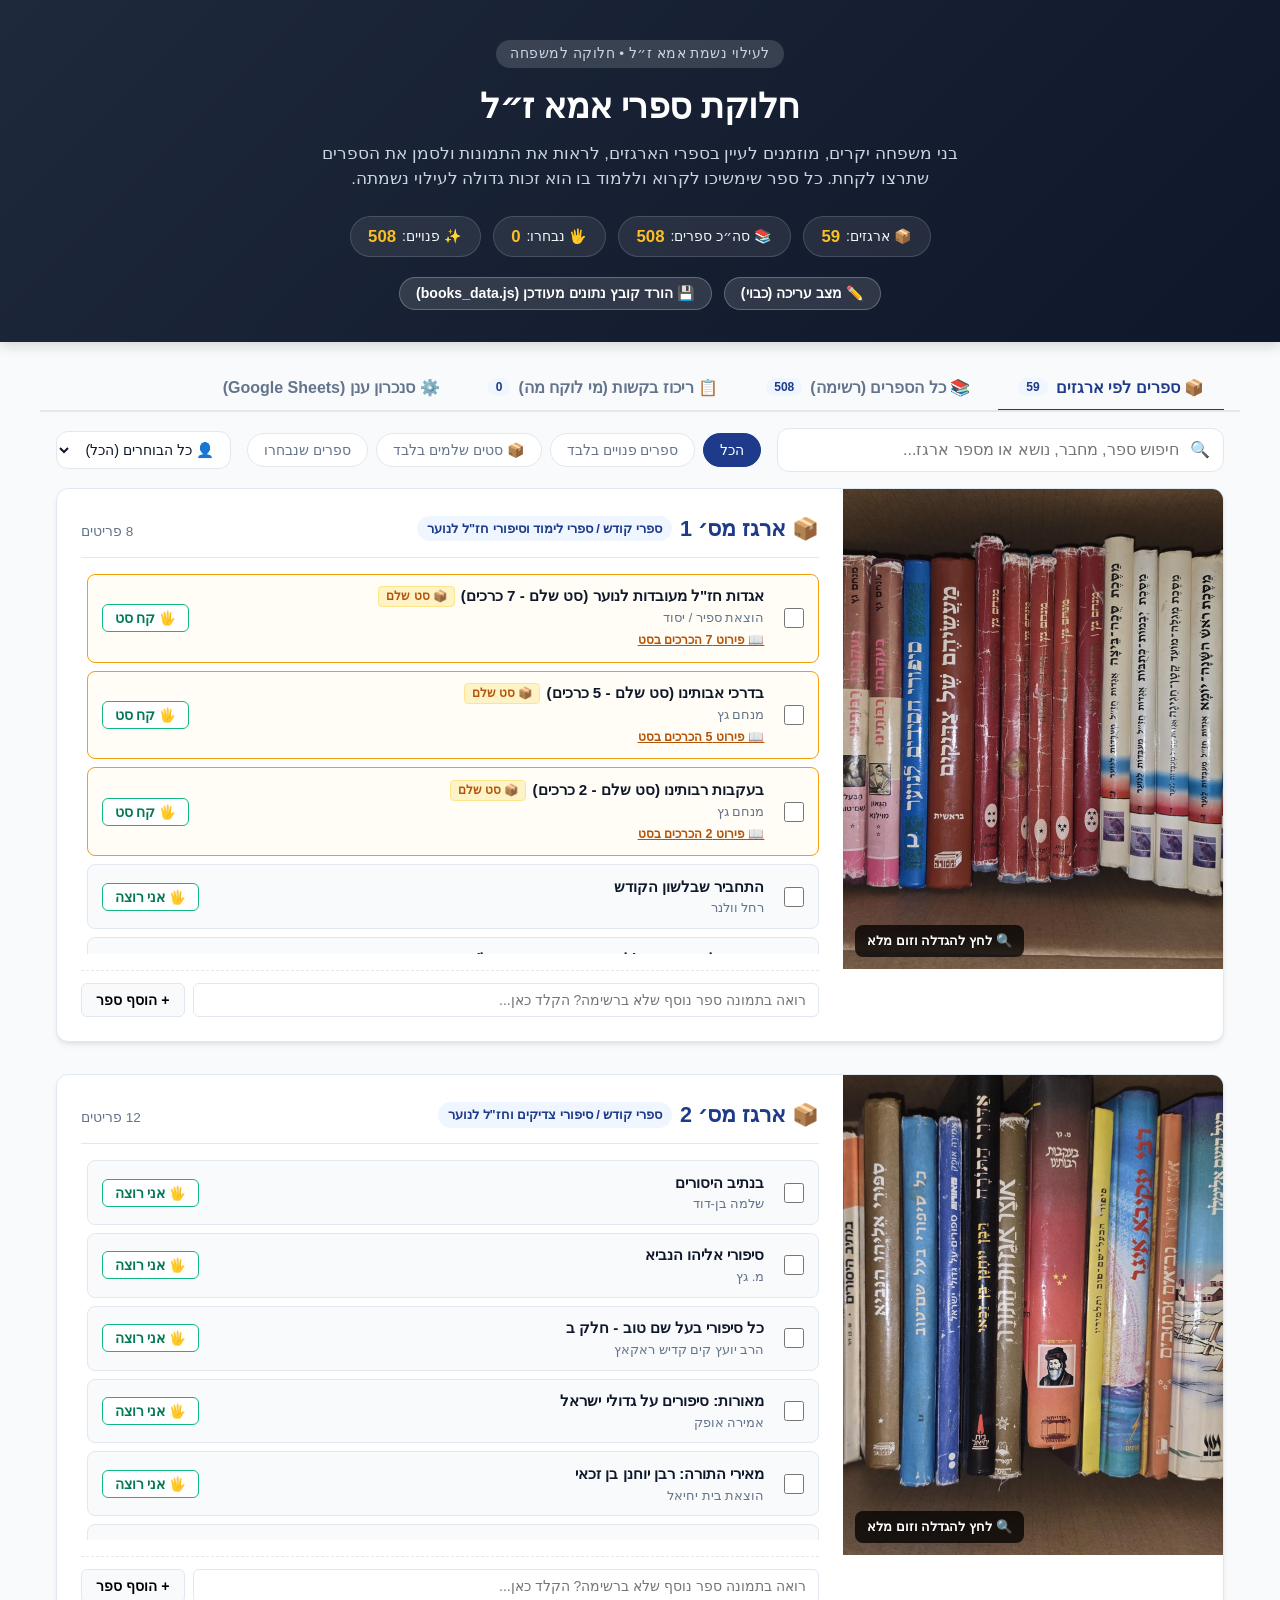
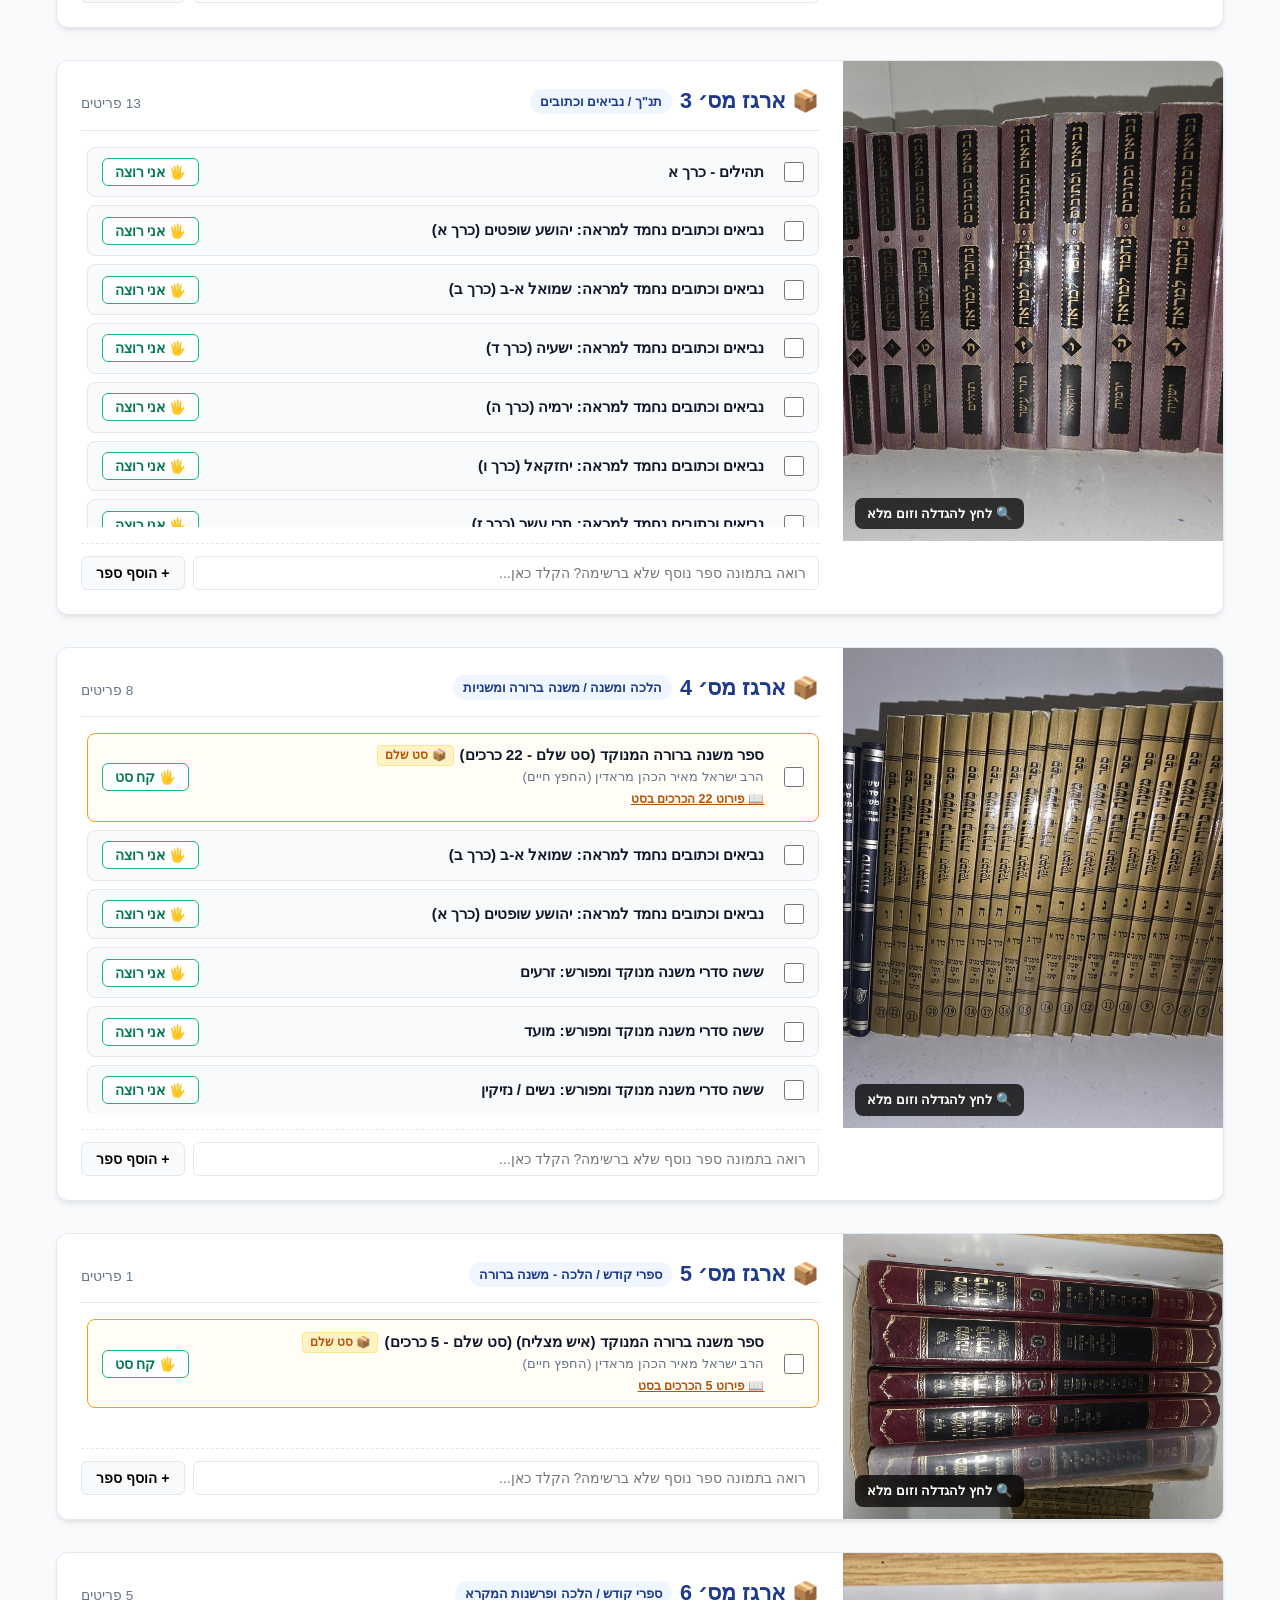
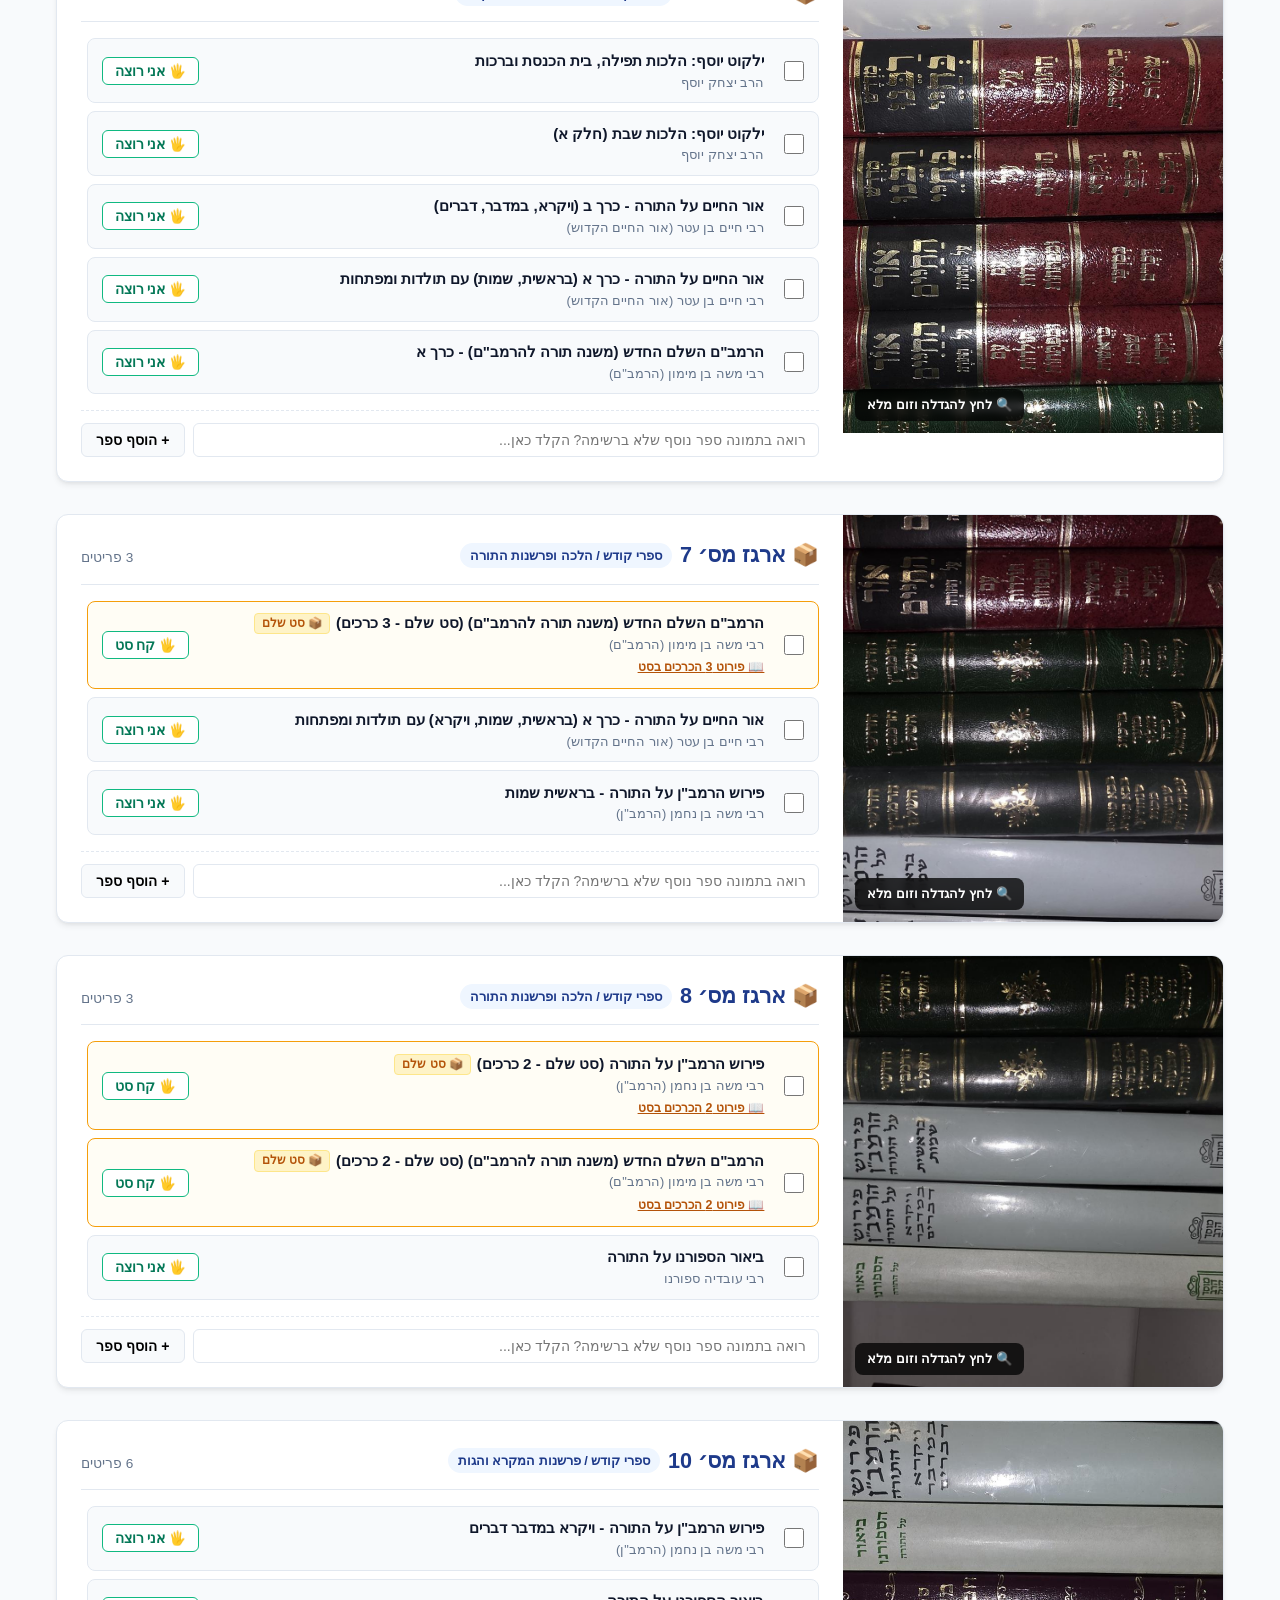
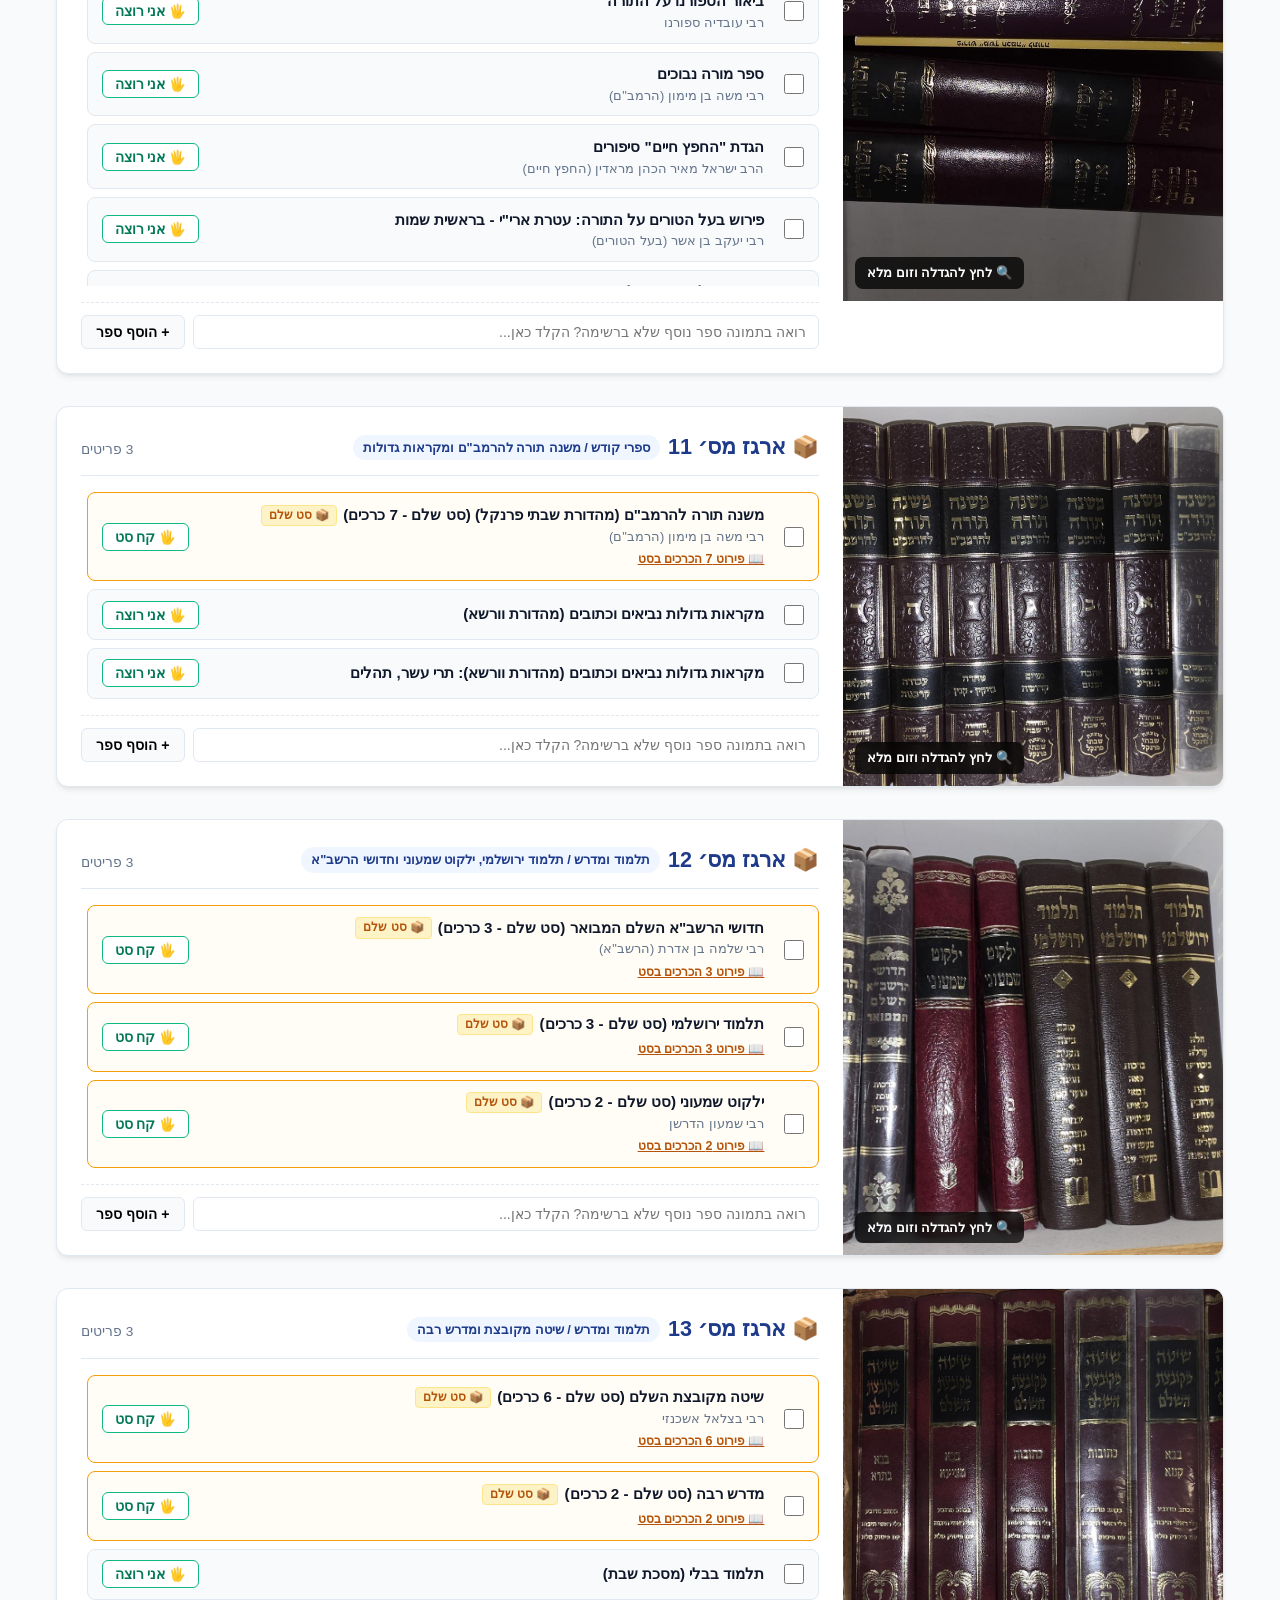
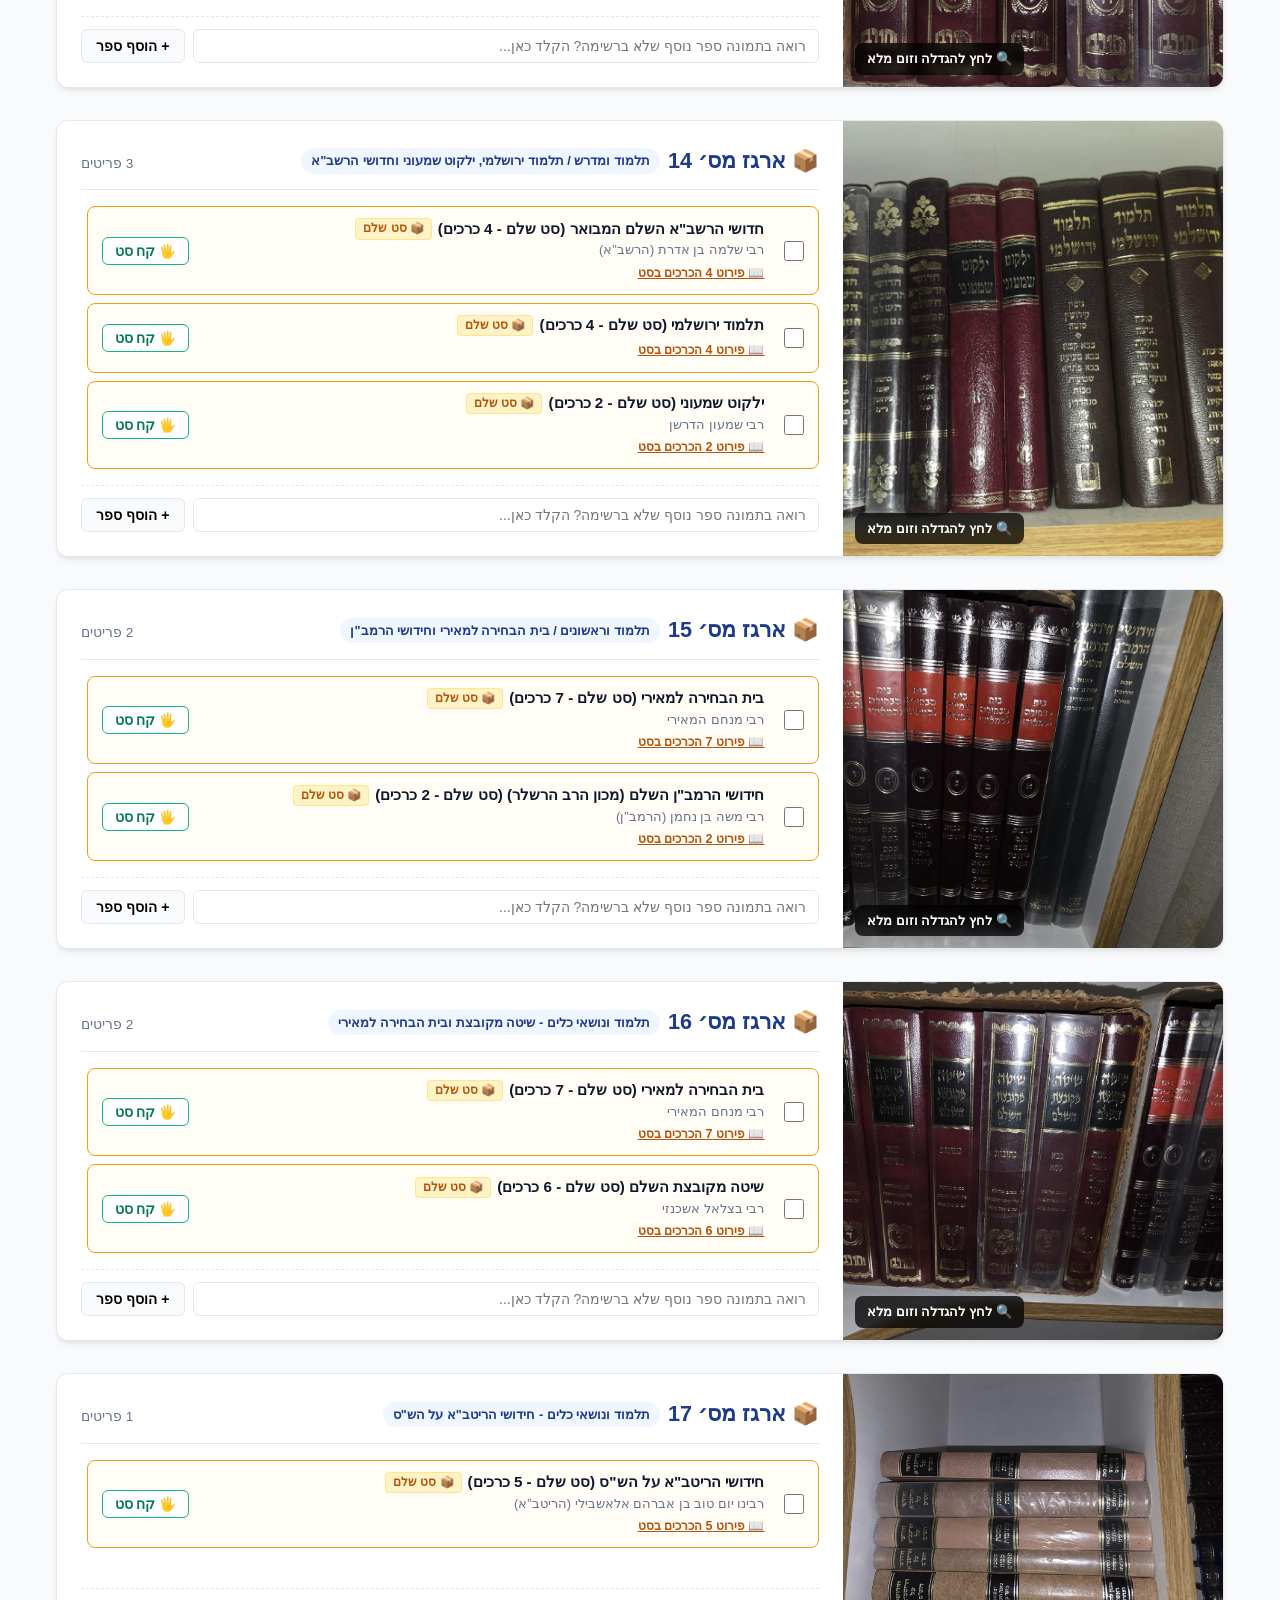
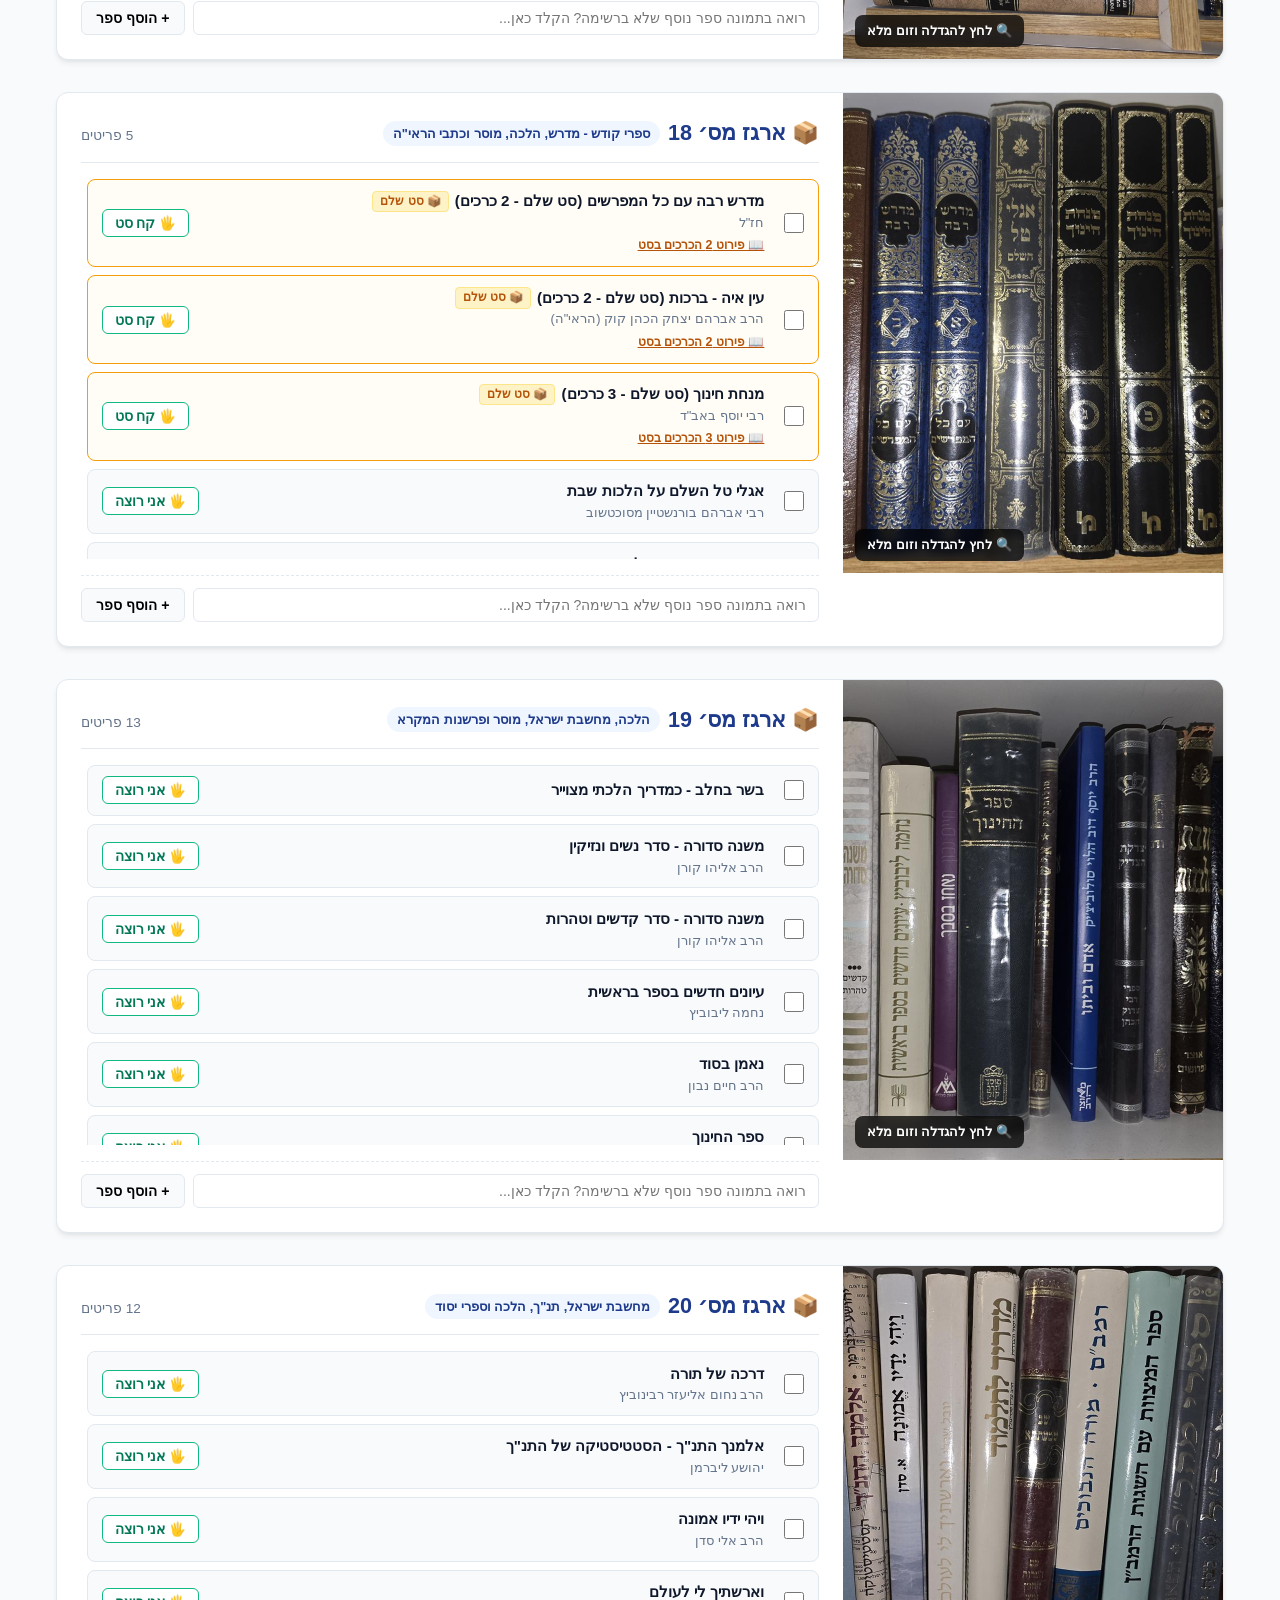
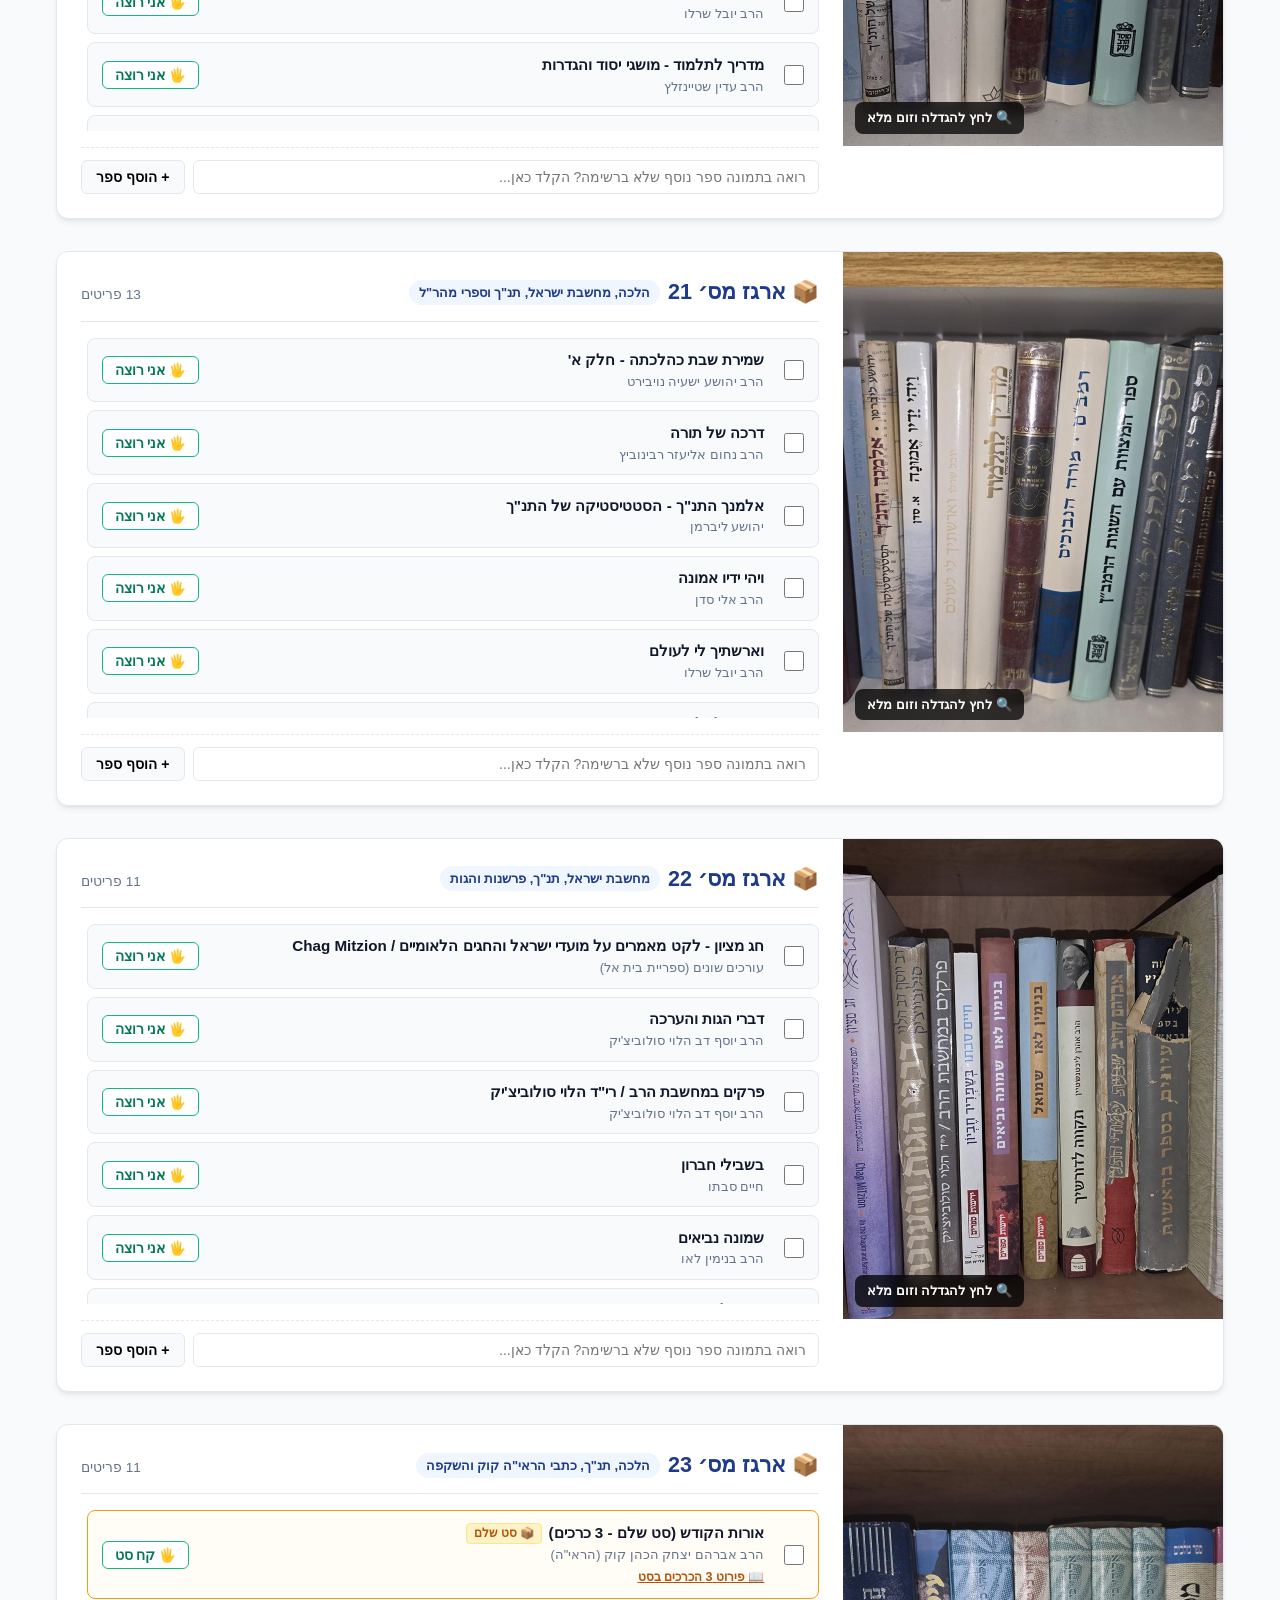
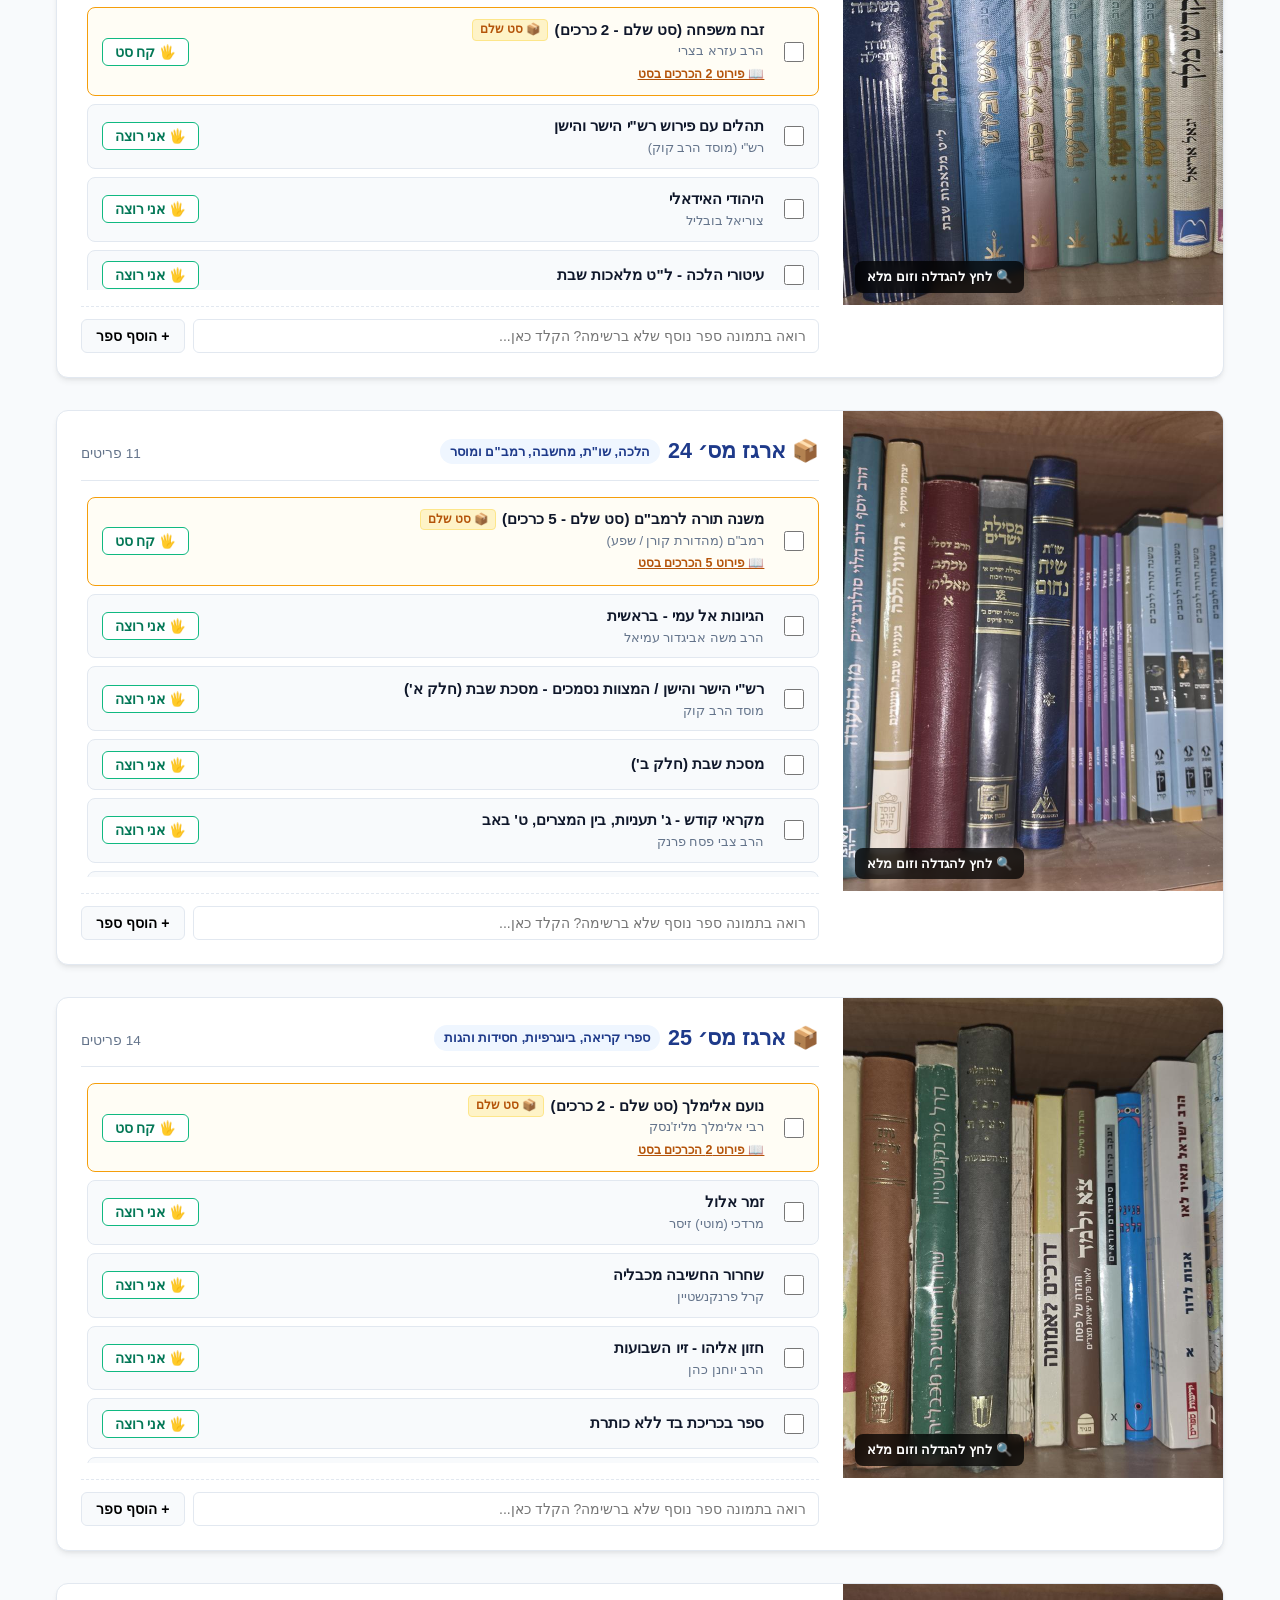
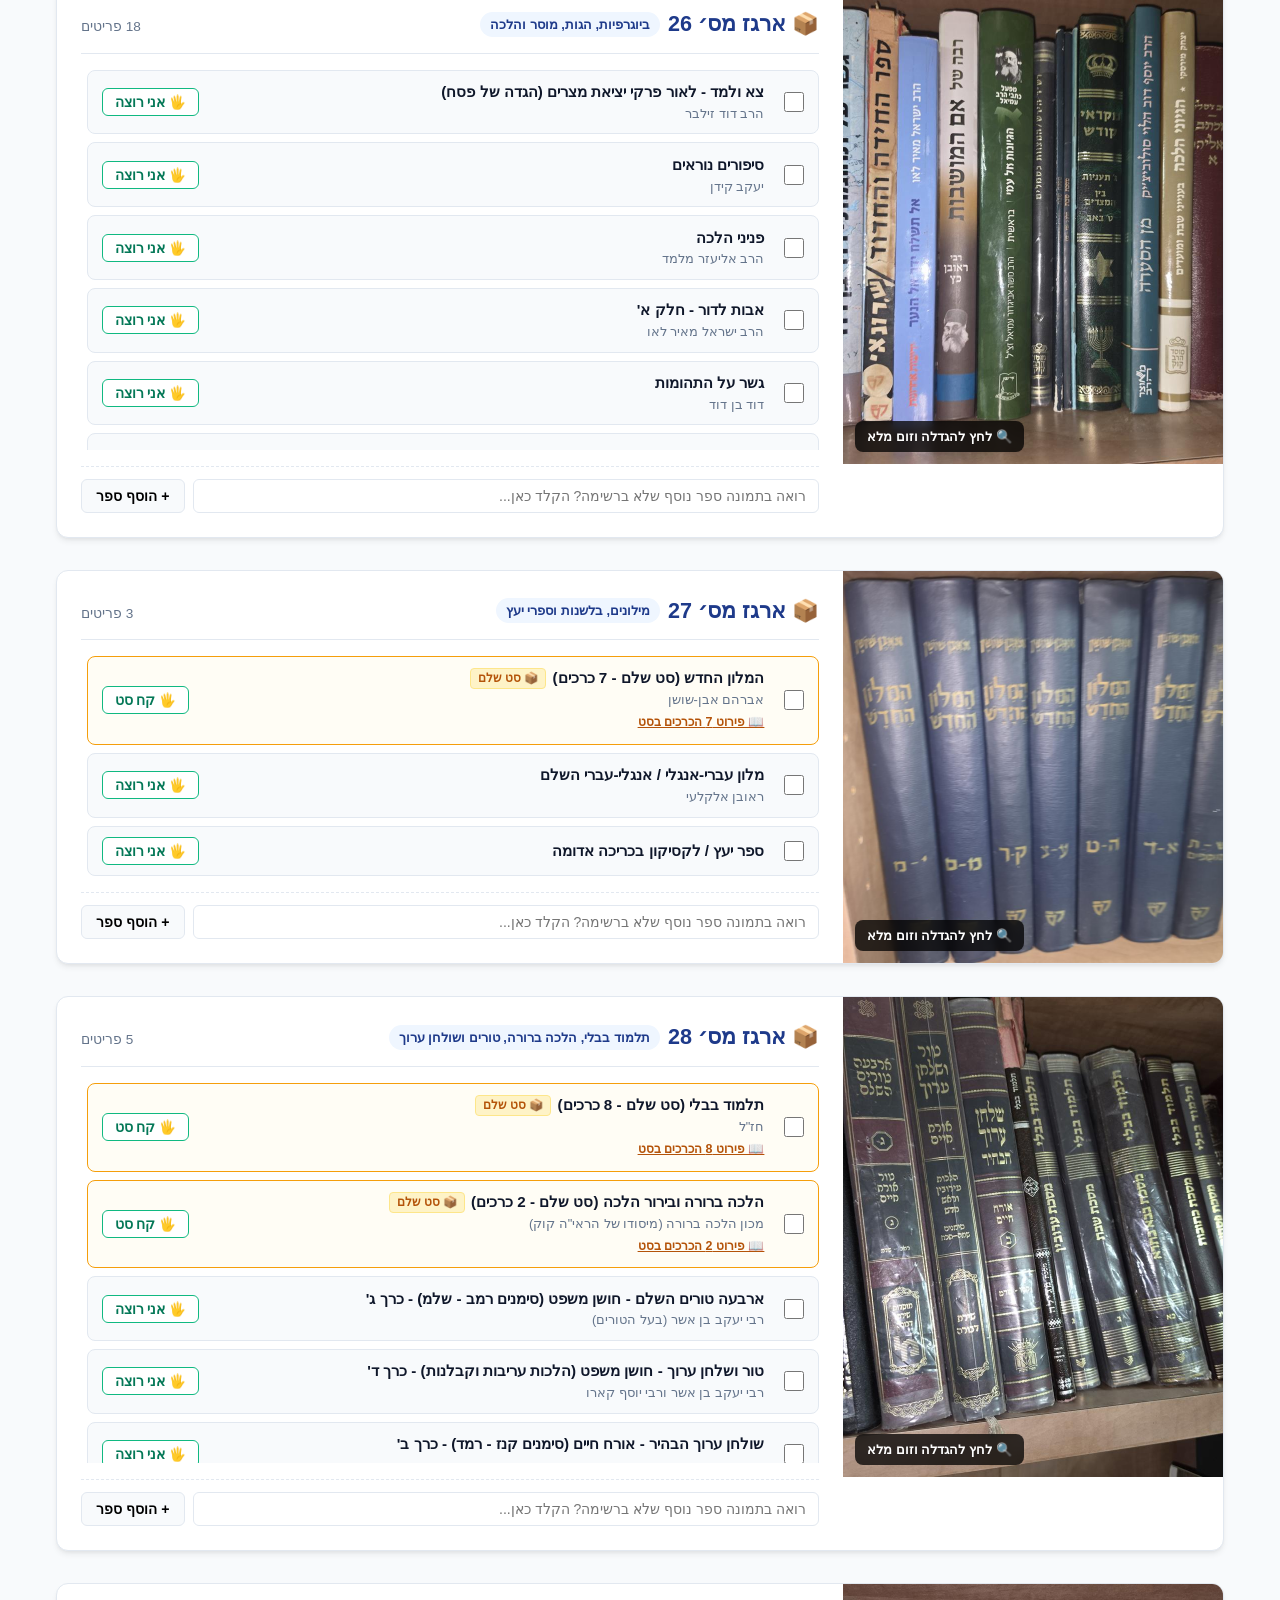
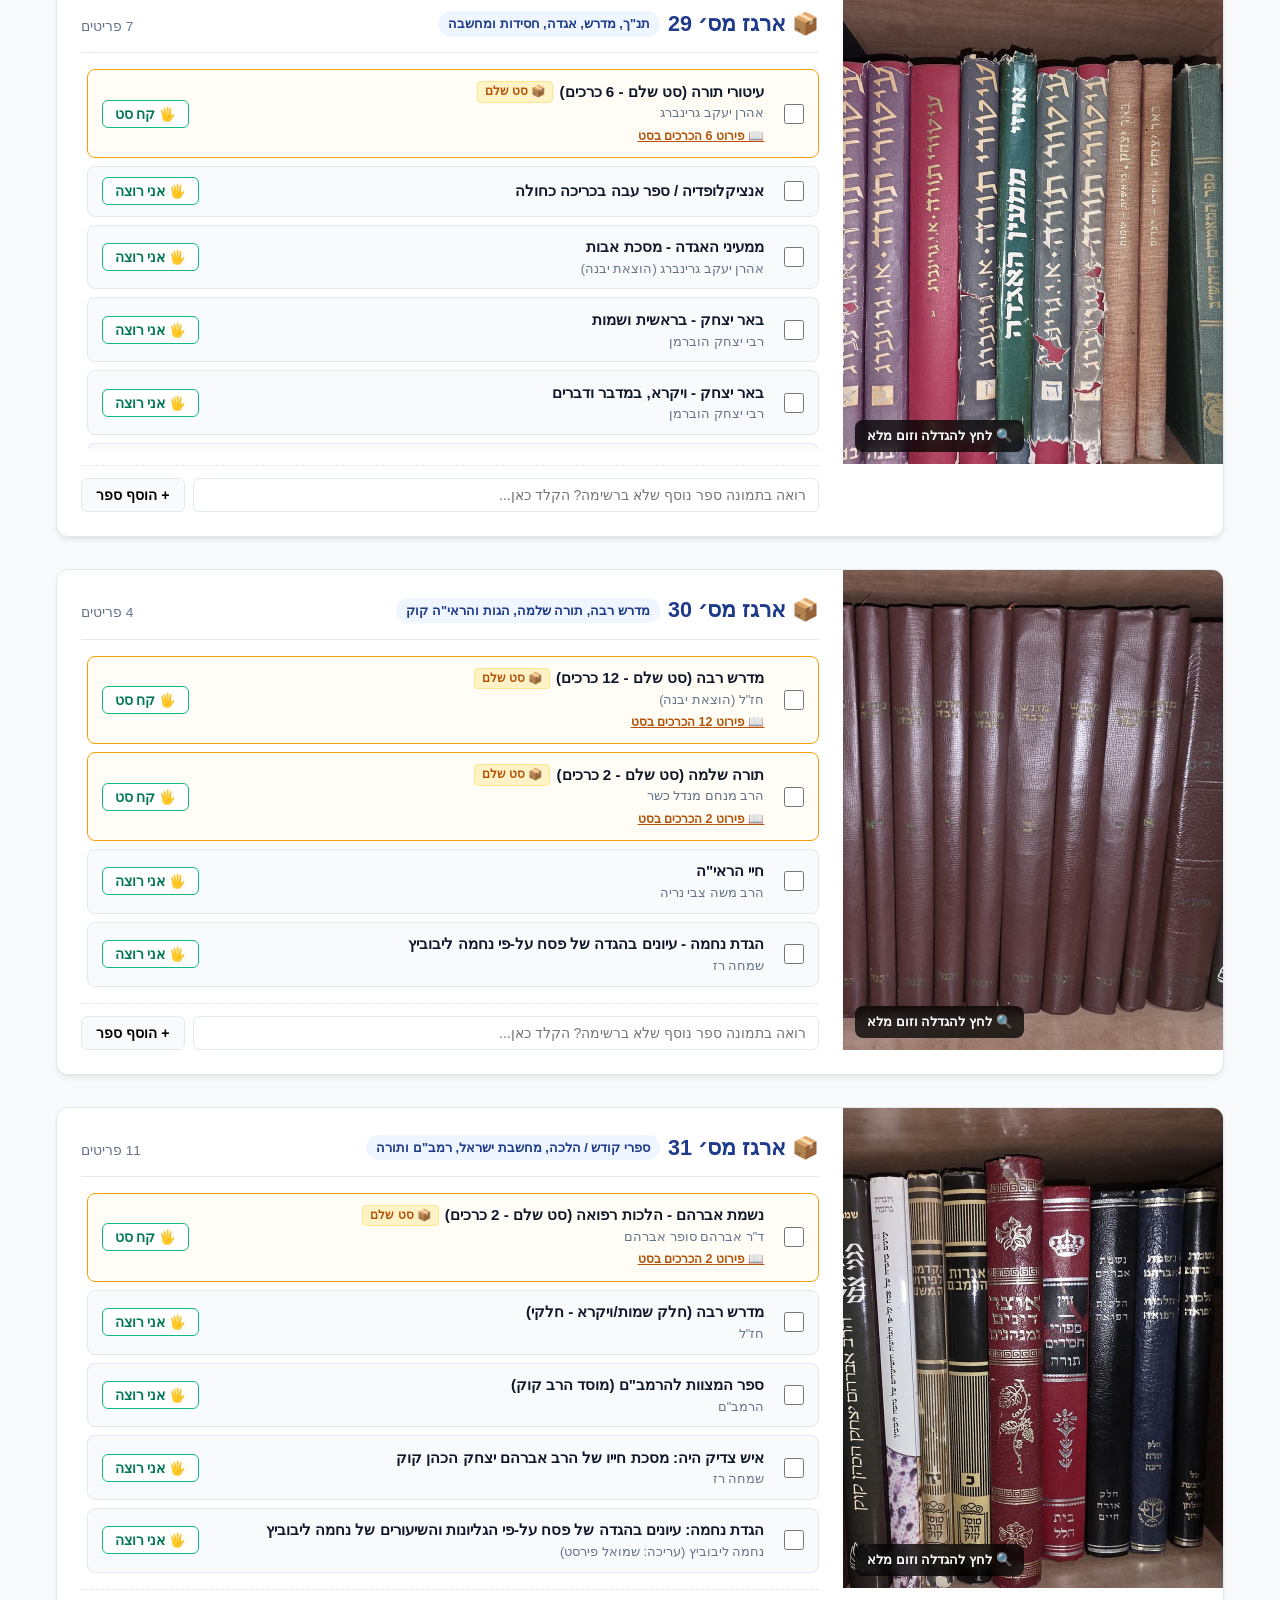
==== commit c273814b: "Add filtering by claimer name with my-books shortcut, dropdowns, and pills" ====
--- a/index.html
+++ b/index.html
@@ -67,6 +67,23 @@
       <button class="filter-btn" data-filter="sets">📦 סטים שלמים בלבד</button>
       <button class="filter-btn" data-filter="claimed">ספרים שנבחרו</button>
     </div>
+
+    <div class="filter-user-group" id="filter-user-container">
+      <div class="filter-user-select-wrap">
+        <select id="filter-claimer-select" class="filter-user-select" aria-label="סינון לפי שם בוחר">
+          <option value="">👤 כל הבוחרים (הכל)</option>
+        </select>
+      </div>
+      <button type="button" id="btn-filter-my-books" class="btn-my-books" style="display: none;" title="הצג רק ספרים שאני בחרתי">
+        🙋‍♂️ הספרים שלי
+      </button>
+    </div>
+  </div>
+
+  <!-- Active Filter Notification Banner -->
+  <div id="active-filter-indicator" class="active-filter-banner hidden">
+    <span>🔍 מציג ספרים שנבחרו ע״י: <strong id="active-filter-name"></strong></span>
+    <button type="button" class="btn-clear-user-filter" onclick="clearClaimerFilter()">✕ הצג את כל הספרים</button>
   </div>
 
   <!-- Main Container -->
@@ -122,8 +139,12 @@
           </div>
         </div>
 
-        <div style="margin-bottom: 1rem; display: flex; gap: 0.5rem; align-items: center;">
-          <input type="text" id="summary-filter-user" class="form-input" style="max-width: 280px;" placeholder="סינון לפי שם בן משפחה...">
+        <div style="margin-bottom: 1rem; display: flex; gap: 0.5rem; align-items: center; flex-wrap: wrap;">
+          <input type="text" id="summary-filter-user" class="form-input" style="max-width: 200px;" placeholder="חיפוש לפי שם...">
+          <select id="summary-user-select" class="form-input" style="max-width: 180px; height: 38px;">
+            <option value="">כל בני המשפחה</option>
+          </select>
+          <div id="summary-user-pills" style="display: flex; gap: 6px; flex-wrap: wrap; align-items: center;"></div>
         </div>
 
         <div class="table-responsive">
--- a/style.css
+++ b/style.css
@@ -251,6 +251,146 @@
   border-color: var(--primary);
 }
 
+/* User Filter Controls */
+.filter-user-group {
+  display: flex;
+  align-items: center;
+  gap: 8px;
+  flex-wrap: wrap;
+}
+
+.filter-user-select-wrap {
+  position: relative;
+}
+
+.filter-user-select {
+  padding: 6px 12px;
+  border: 1px solid var(--border);
+  border-radius: var(--radius);
+  background: #fff;
+  font-size: 0.9rem;
+  font-weight: 500;
+  color: var(--text-dark);
+  cursor: pointer;
+  outline: none;
+  min-width: 175px;
+  height: 38px;
+  transition: all 0.2s ease;
+}
+
+.filter-user-select:focus,
+.filter-user-select:hover {
+  border-color: var(--primary);
+}
+
+.btn-my-books {
+  background: #eff6ff;
+  color: var(--primary);
+  border: 1px solid #bfdbfe;
+  padding: 6px 12px;
+  border-radius: var(--radius);
+  font-size: 0.88rem;
+  font-weight: 600;
+  cursor: pointer;
+  white-space: nowrap;
+  display: inline-flex;
+  align-items: center;
+  gap: 4px;
+  height: 38px;
+  transition: all 0.2s ease;
+}
+
+.btn-my-books:hover {
+  background: #dbeafe;
+  border-color: var(--primary);
+}
+
+.btn-my-books.active {
+  background: var(--primary);
+  color: #fff;
+  border-color: var(--primary);
+}
+
+.active-filter-banner {
+  max-width: 1200px;
+  margin: 0.5rem auto 1rem;
+  padding: 10px 16px;
+  background: #eff6ff;
+  border: 1px solid #bfdbfe;
+  border-radius: 8px;
+  display: flex;
+  justify-content: space-between;
+  align-items: center;
+  gap: 12px;
+  font-size: 0.92rem;
+  color: var(--primary);
+  animation: fadeIn 0.2s ease;
+}
+
+.active-filter-banner strong {
+  font-size: 1rem;
+  color: #1e3a8a;
+  text-decoration: underline;
+}
+
+.btn-clear-user-filter {
+  background: #fff;
+  border: 1px solid #93c5fd;
+  color: var(--primary);
+  padding: 4px 12px;
+  border-radius: 6px;
+  font-size: 0.82rem;
+  font-weight: 600;
+  cursor: pointer;
+  white-space: nowrap;
+  transition: all 0.15s ease;
+}
+
+.btn-clear-user-filter:hover {
+  background: #fee2e2;
+  border-color: #f87171;
+  color: var(--danger);
+}
+
+.user-pill {
+  background: #f1f5f9;
+  border: 1px solid var(--border);
+  border-radius: 20px;
+  padding: 4px 12px;
+  font-size: 0.85rem;
+  font-weight: 500;
+  cursor: pointer;
+  display: inline-flex;
+  align-items: center;
+  gap: 6px;
+  color: var(--text-dark);
+  transition: all 0.2s ease;
+}
+
+.user-pill:hover {
+  background: #e2e8f0;
+  border-color: #cbd5e1;
+}
+
+.user-pill.active {
+  background: var(--primary);
+  color: #fff;
+  border-color: var(--primary);
+}
+
+.user-pill .pill-count {
+  background: rgba(0, 0, 0, 0.08);
+  padding: 1px 6px;
+  border-radius: 10px;
+  font-size: 0.78rem;
+  font-weight: 700;
+}
+
+.user-pill.active .pill-count {
+  background: rgba(255, 255, 255, 0.25);
+  color: #fff;
+}
+
 /* Main Container */
 .main-container {
   max-width: 1200px;
@@ -1122,6 +1262,36 @@
     padding: 0.4rem 0.8rem;
   }
 
+  .filter-user-group {
+    width: 100%;
+    display: flex;
+    flex-direction: column;
+    gap: 8px;
+  }
+
+  .filter-user-select-wrap,
+  .filter-user-select {
+    width: 100%;
+    min-width: unset;
+  }
+
+  .btn-my-books {
+    width: 100%;
+    justify-content: center;
+  }
+
+  .active-filter-banner {
+    margin: 0.5rem 0.75rem 0.75rem;
+    flex-direction: column;
+    align-items: flex-start;
+    gap: 6px;
+  }
+
+  .btn-clear-user-filter {
+    width: 100%;
+    text-align: center;
+  }
+
   .main-container {
     padding: 0 0.65rem;
   }
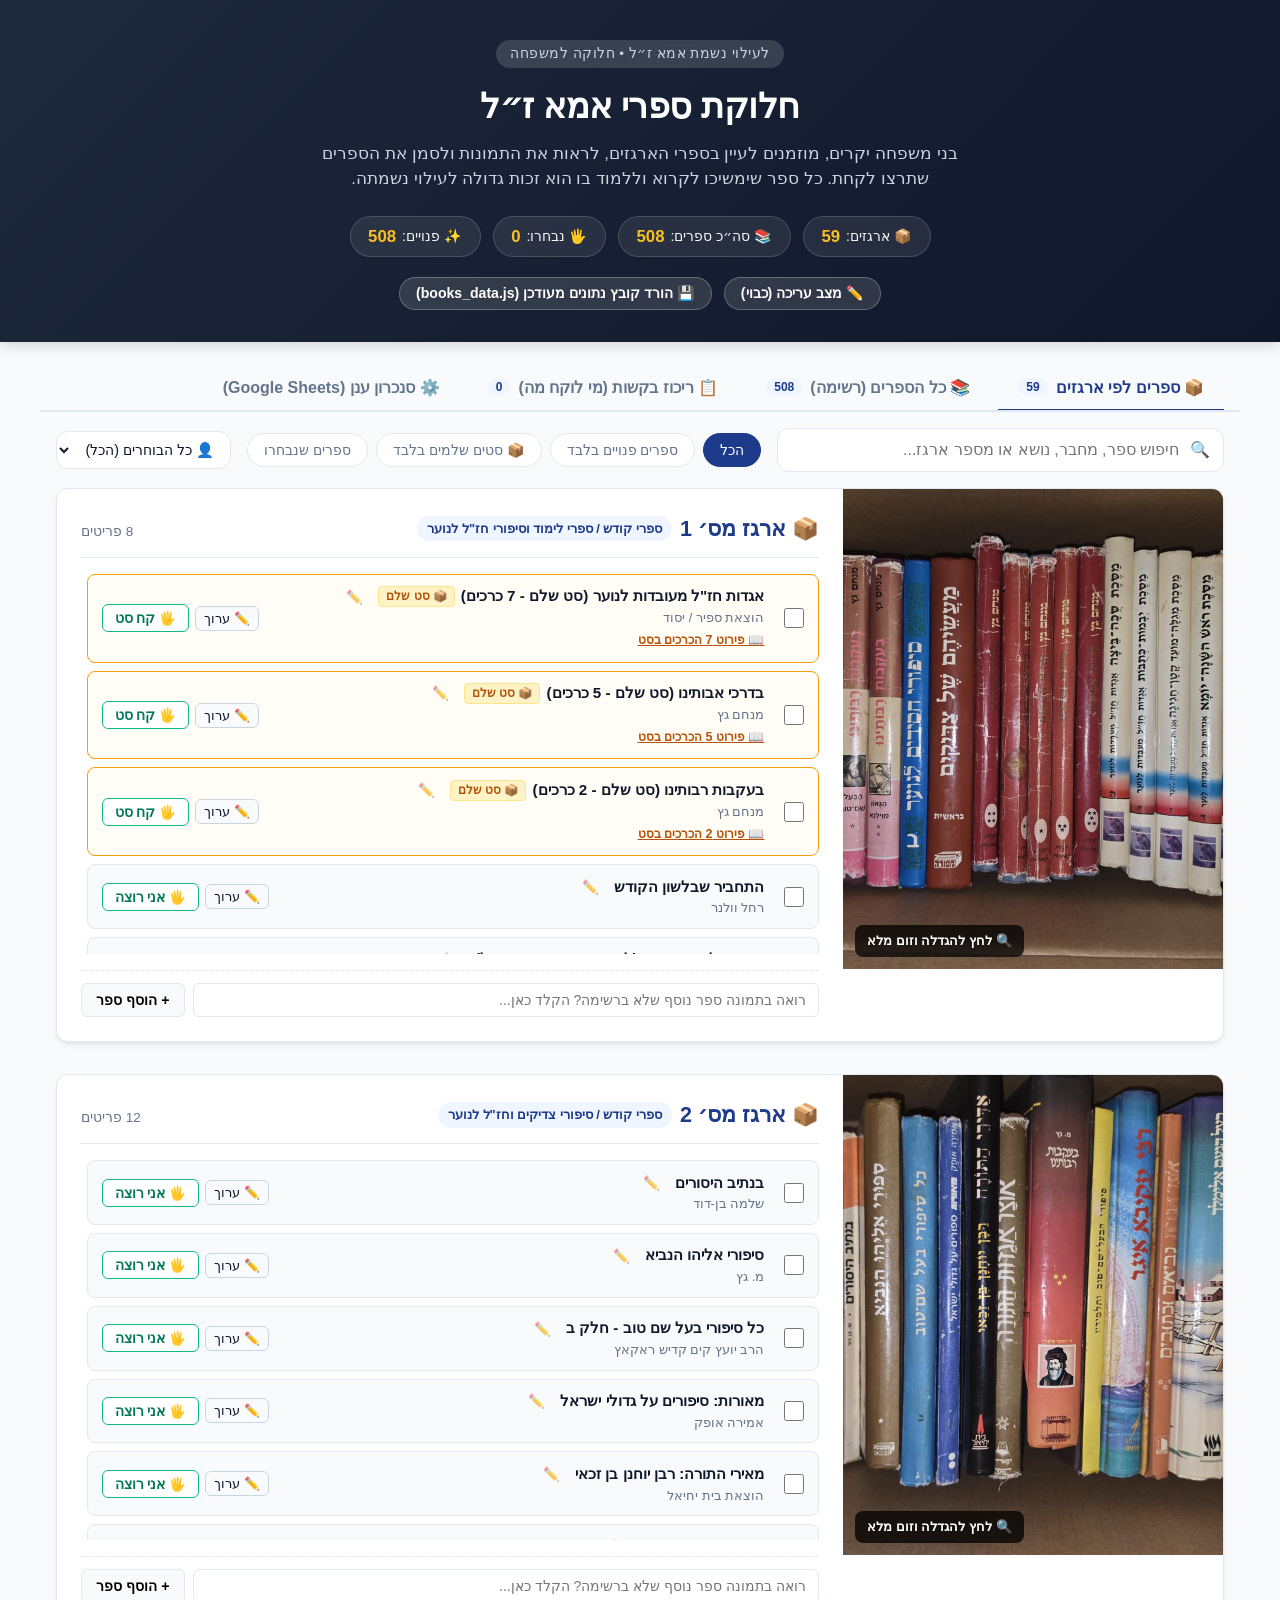
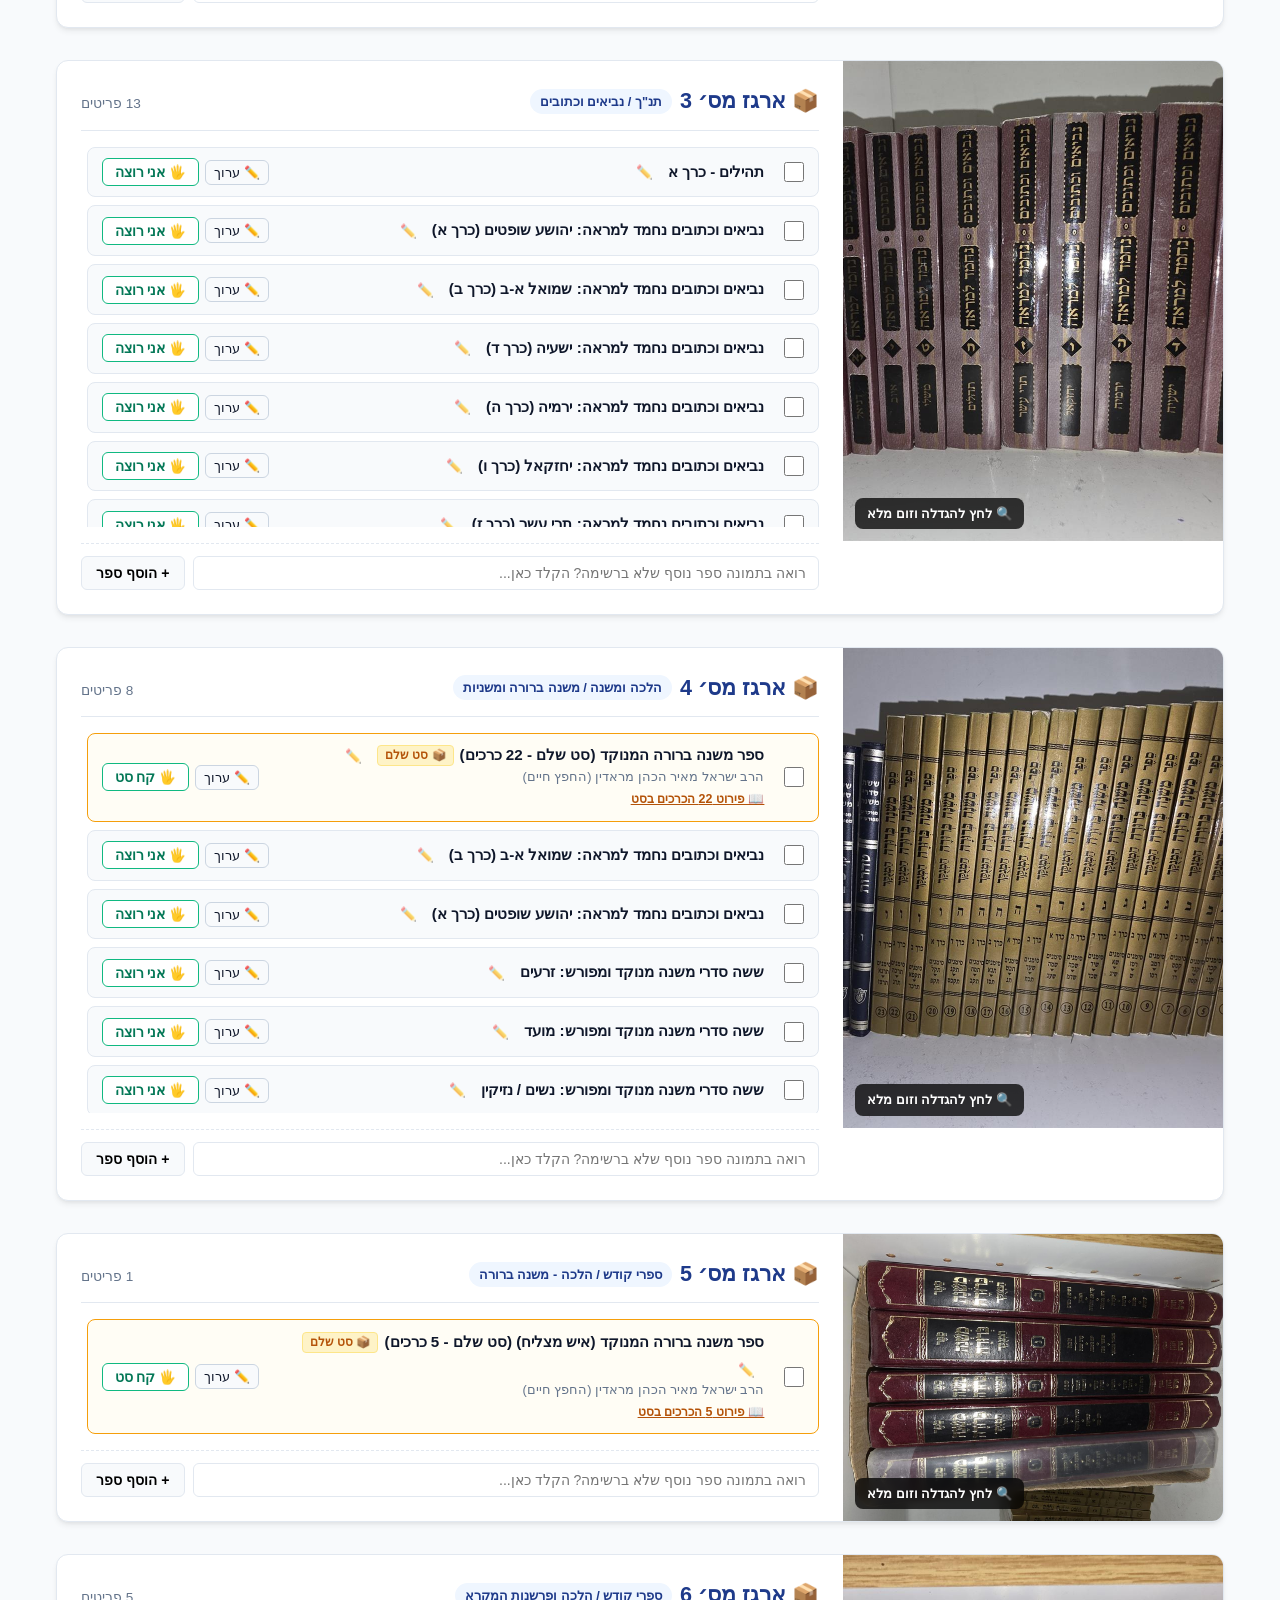
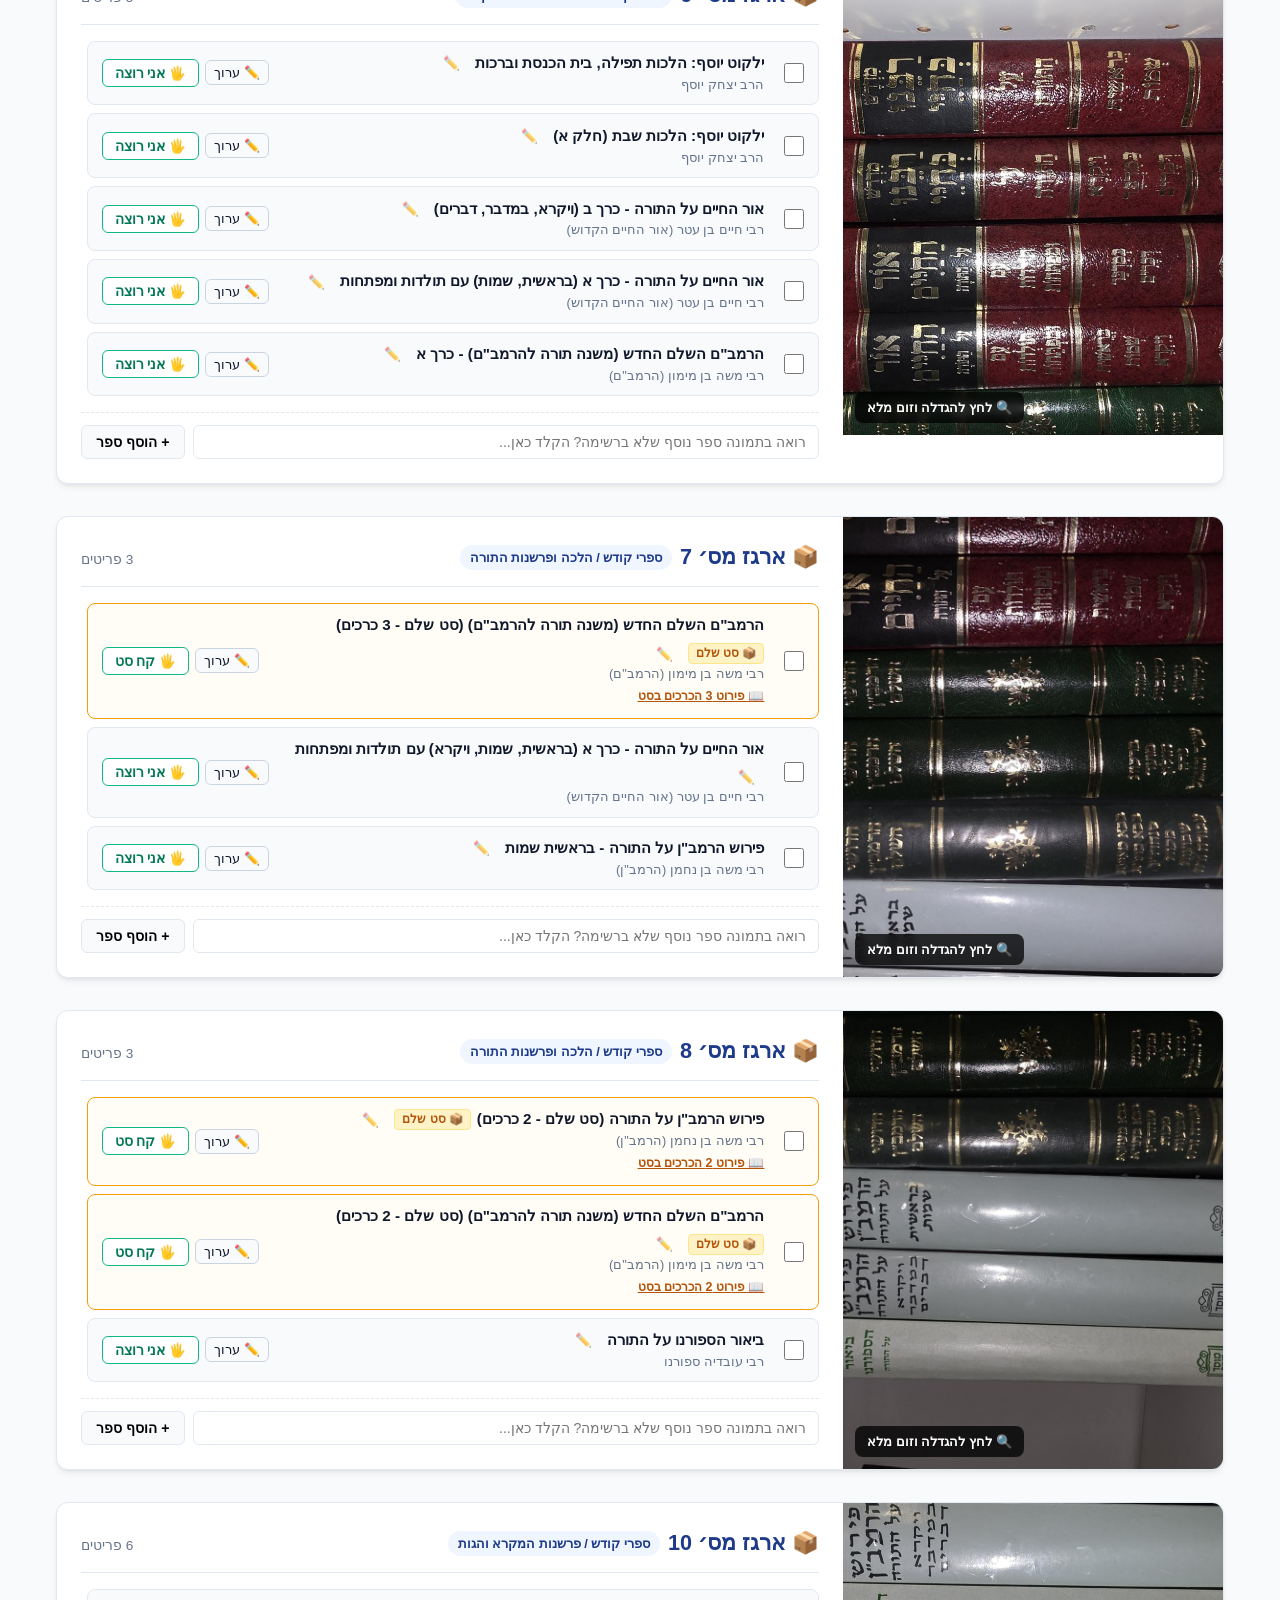
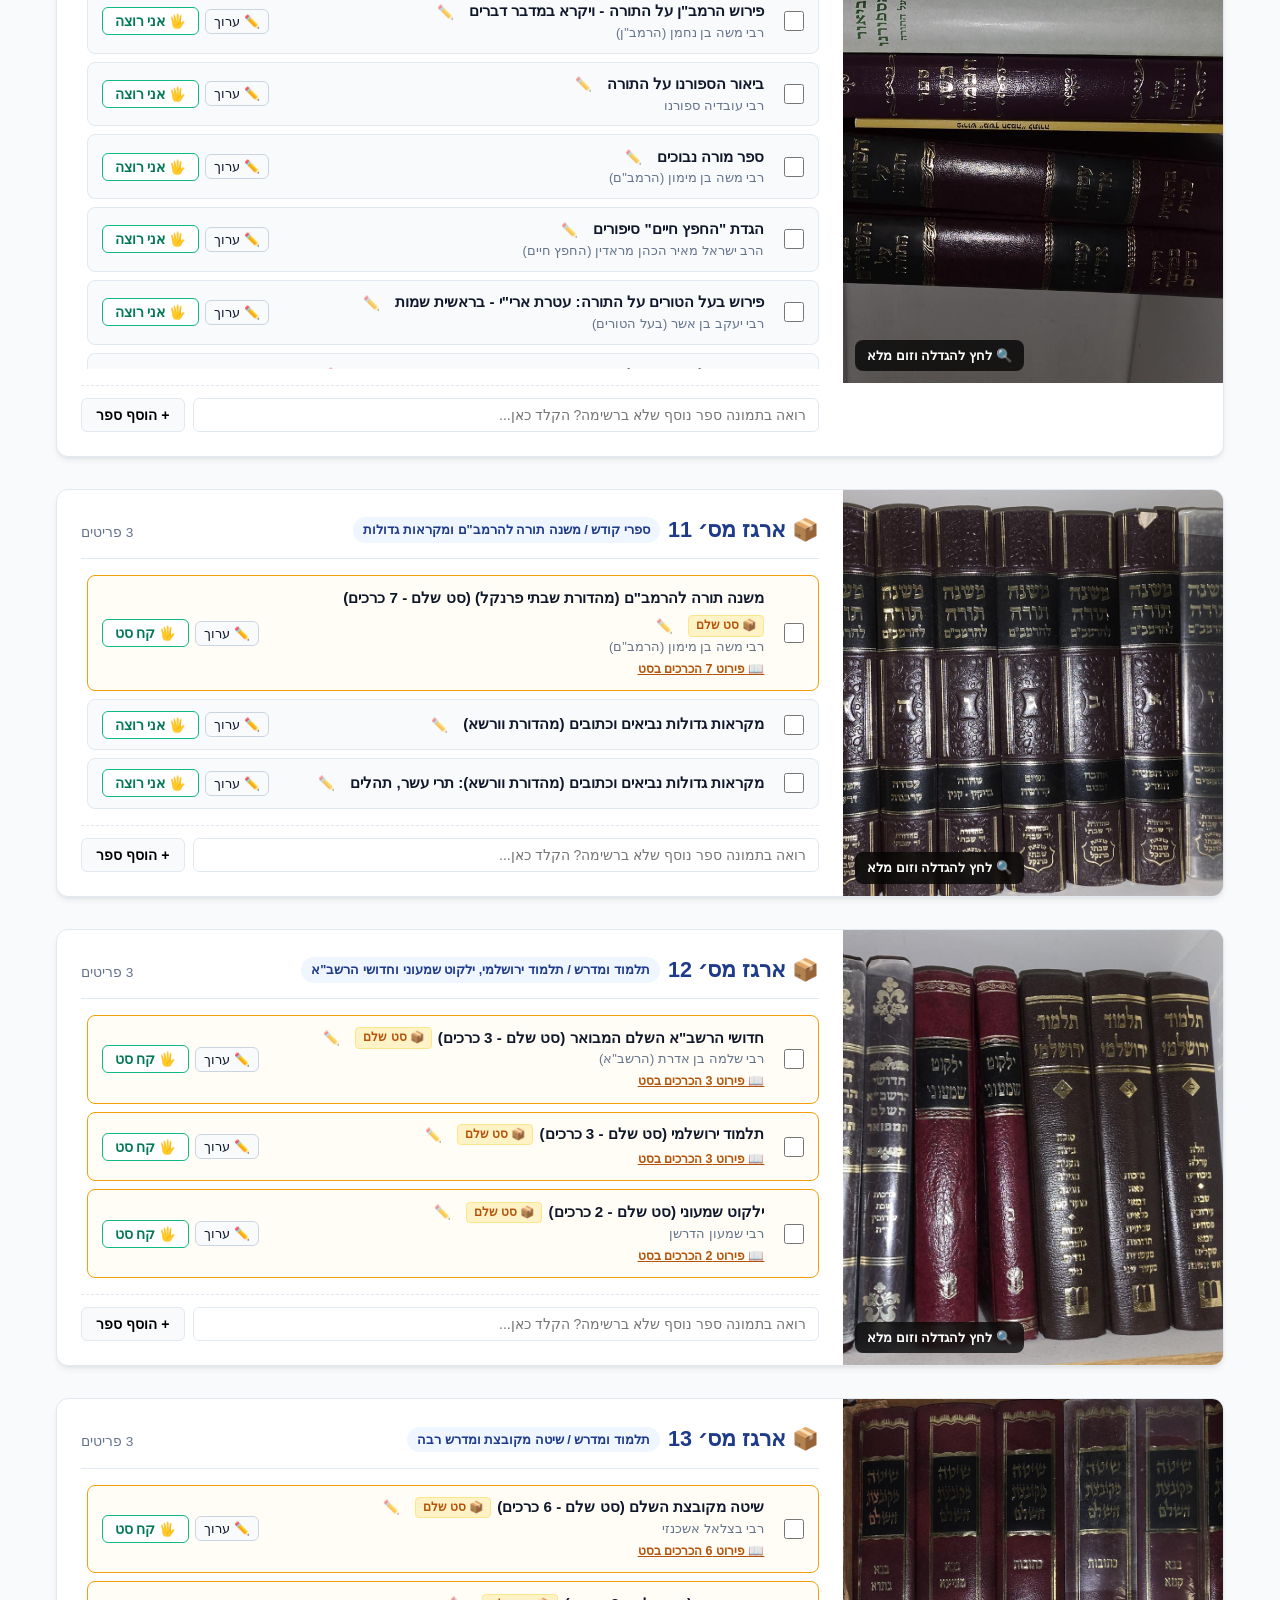
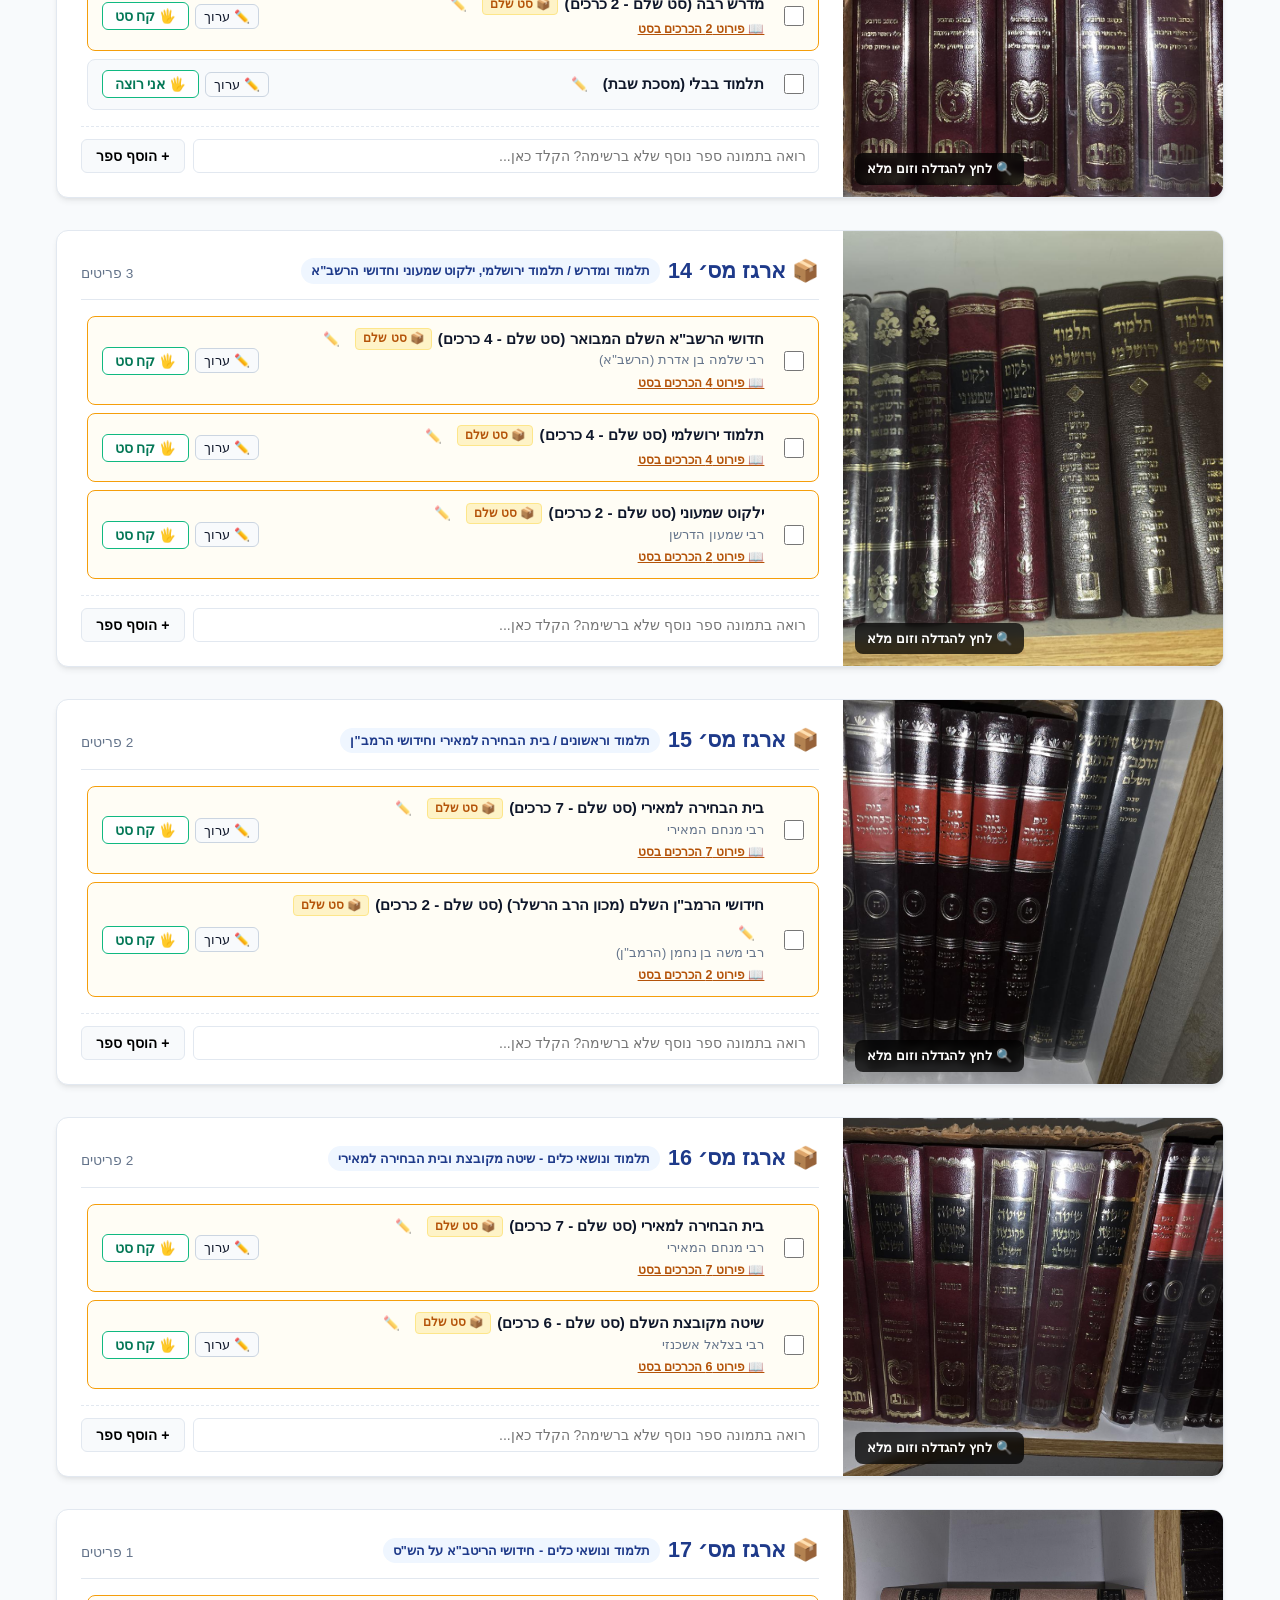
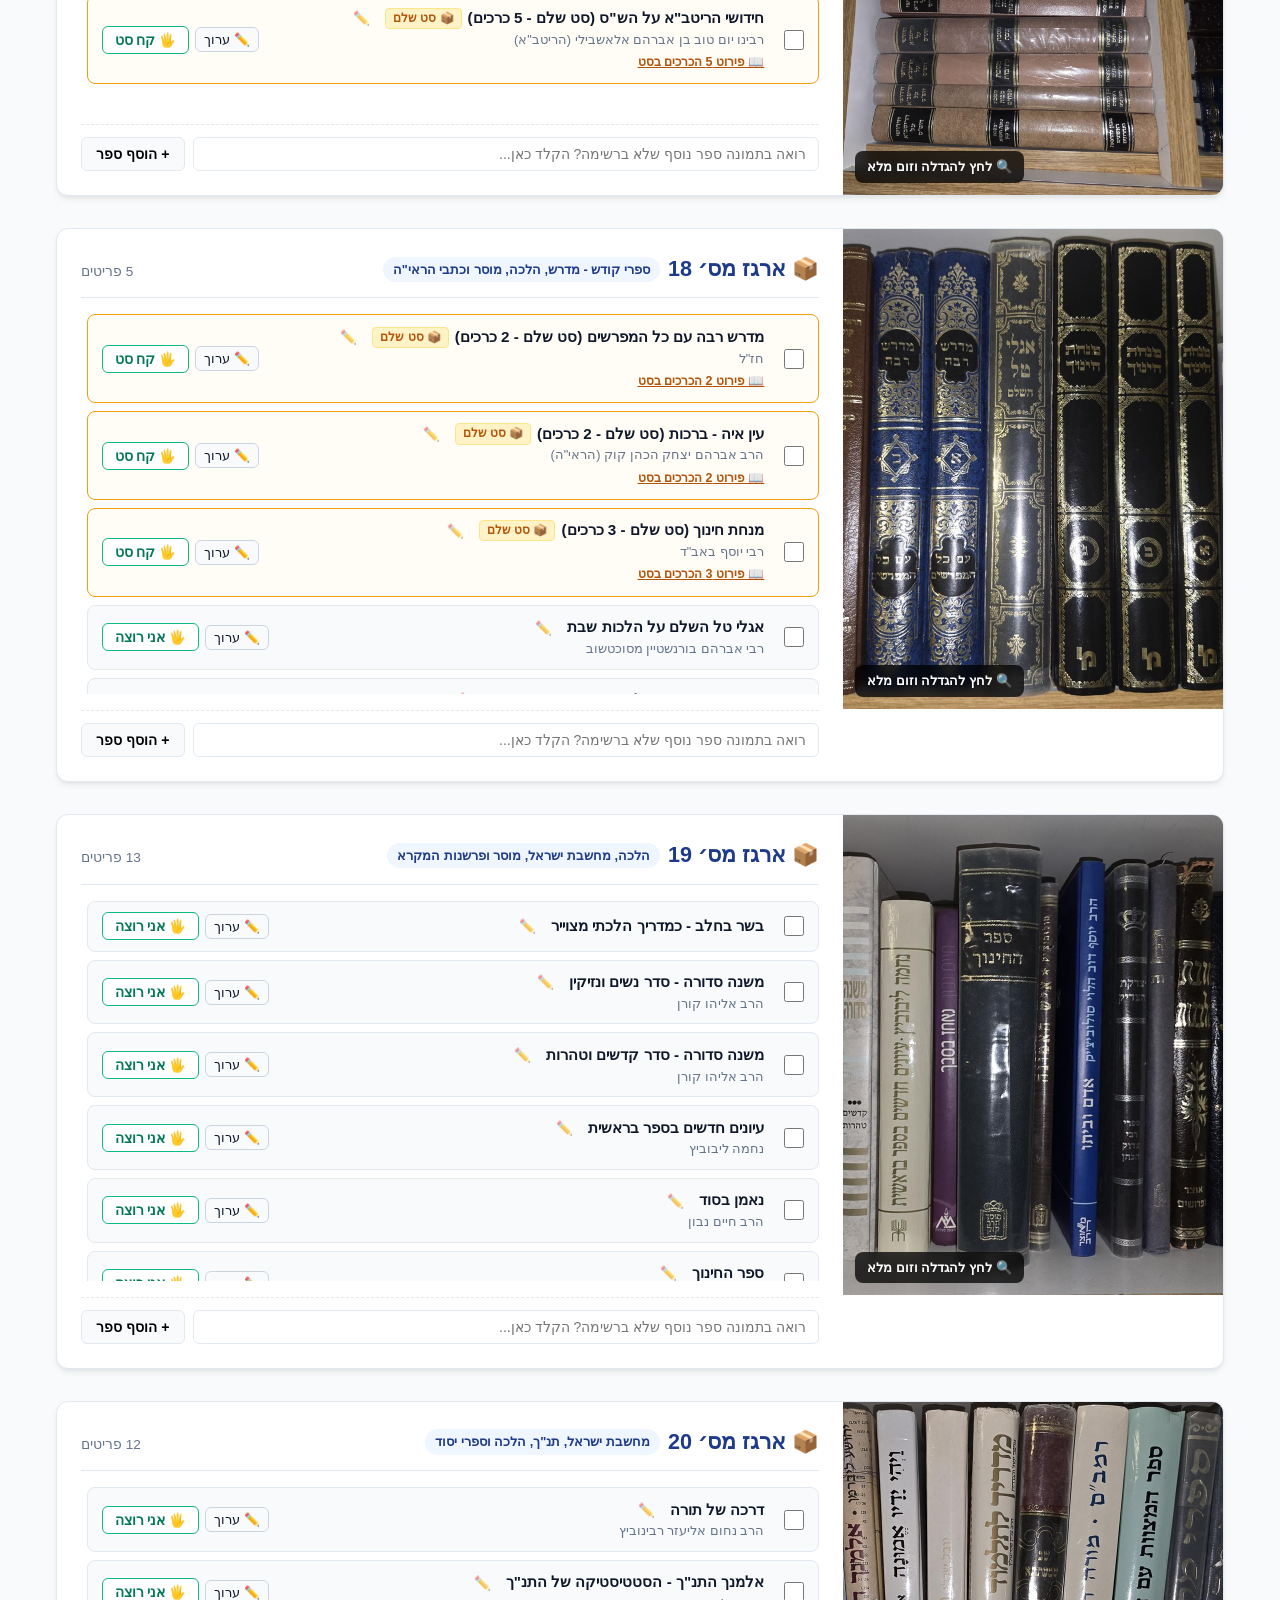
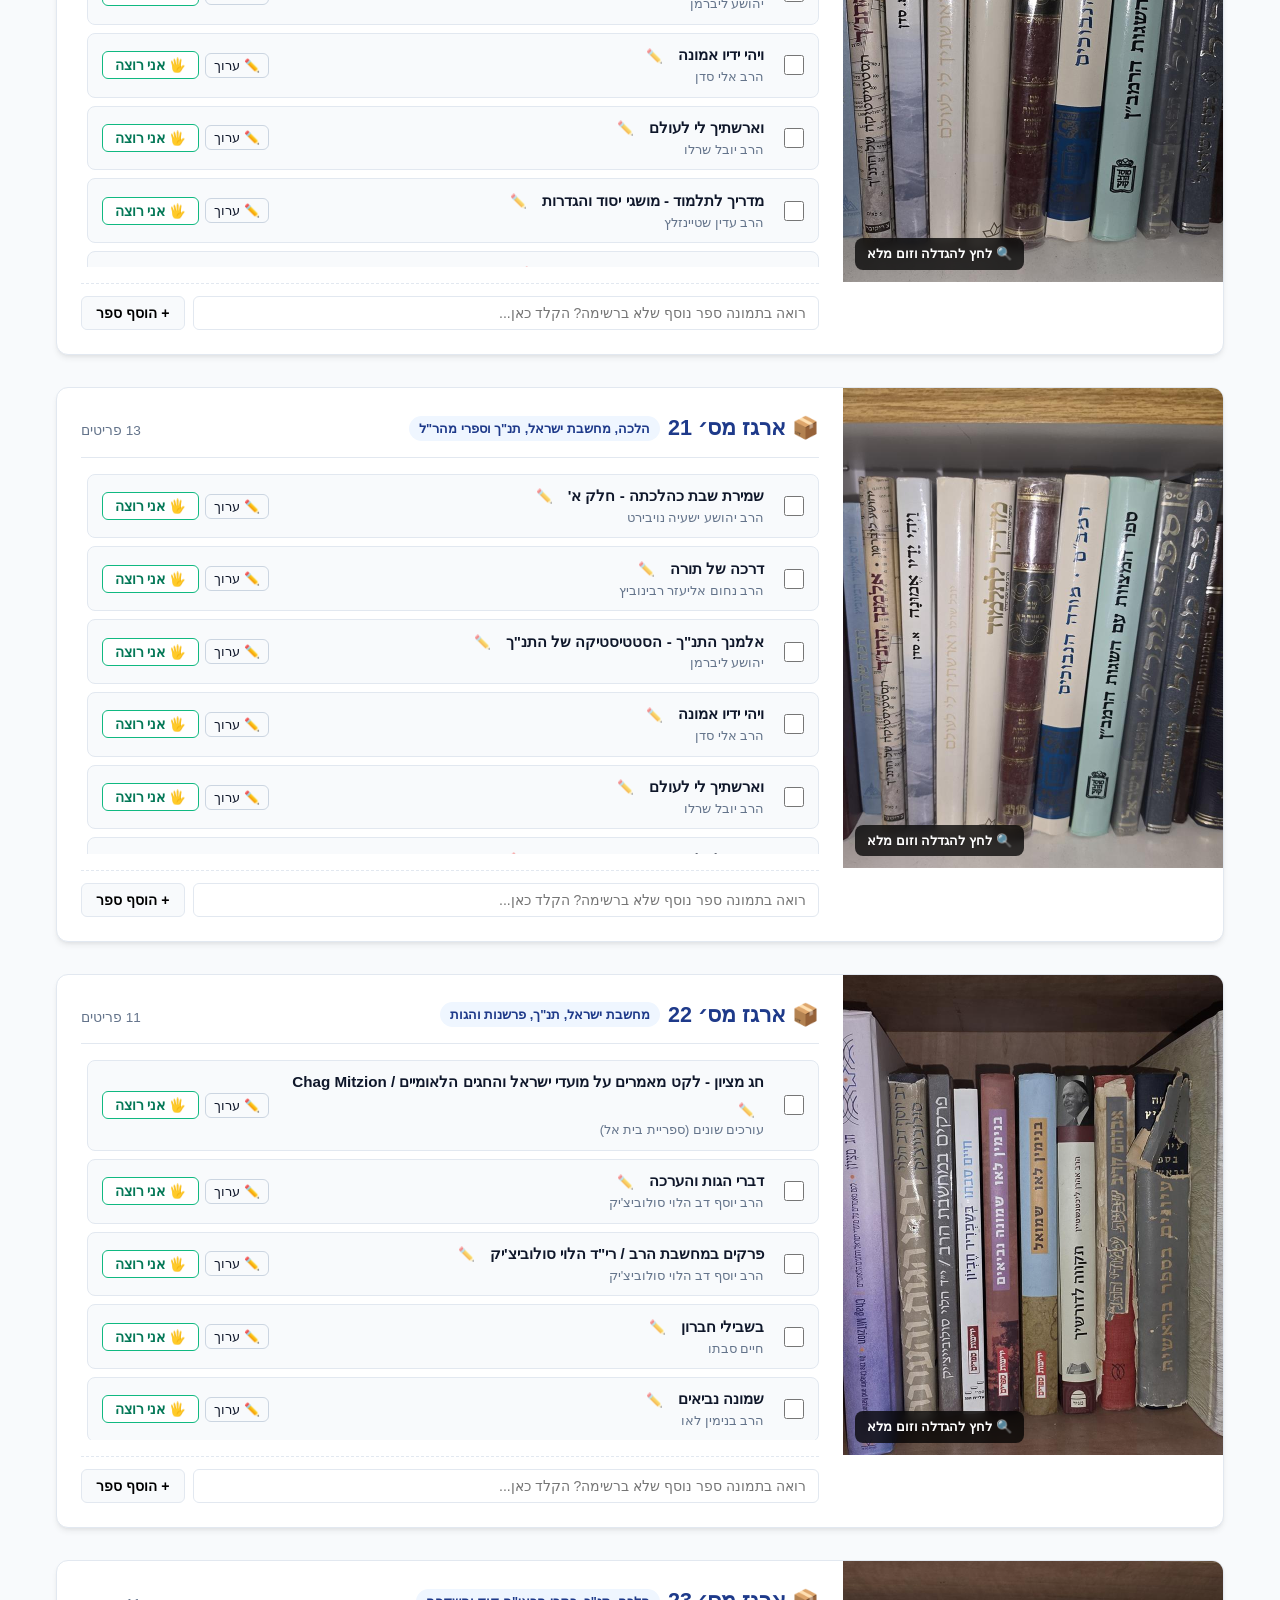
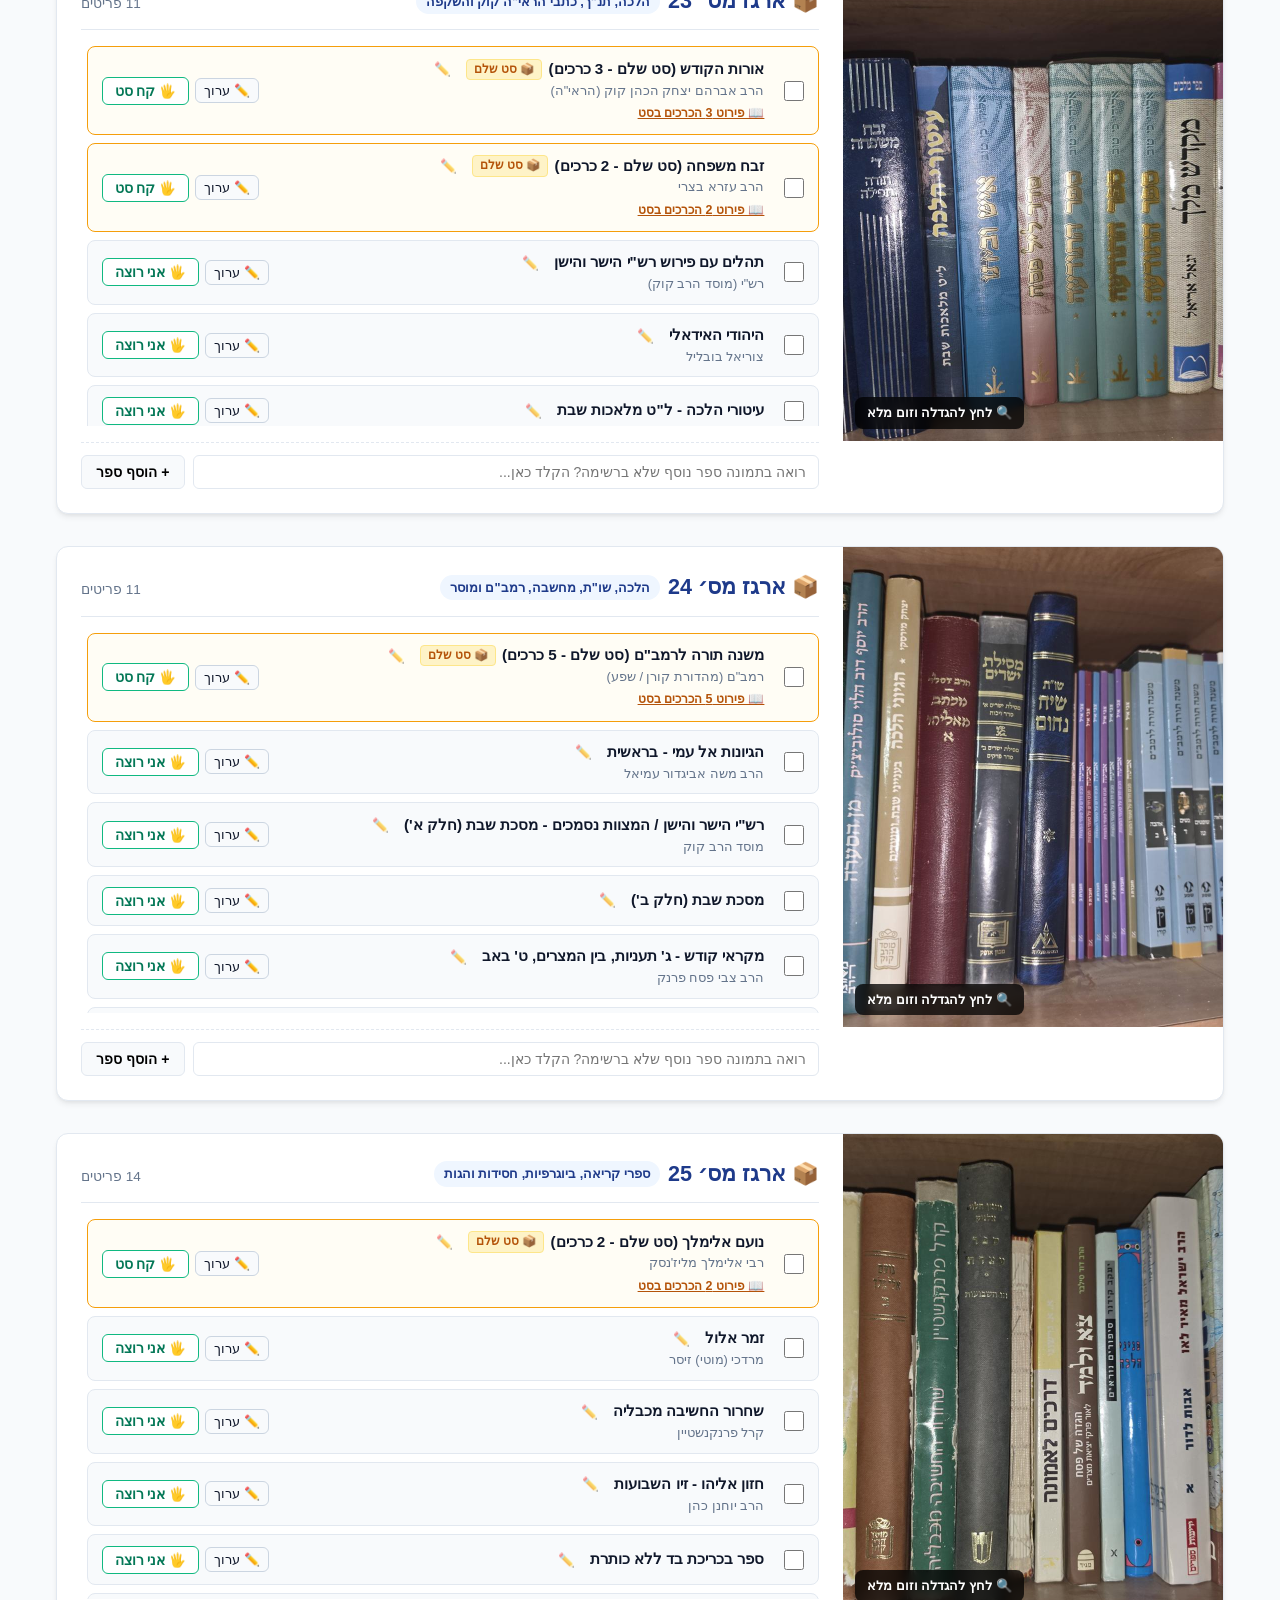
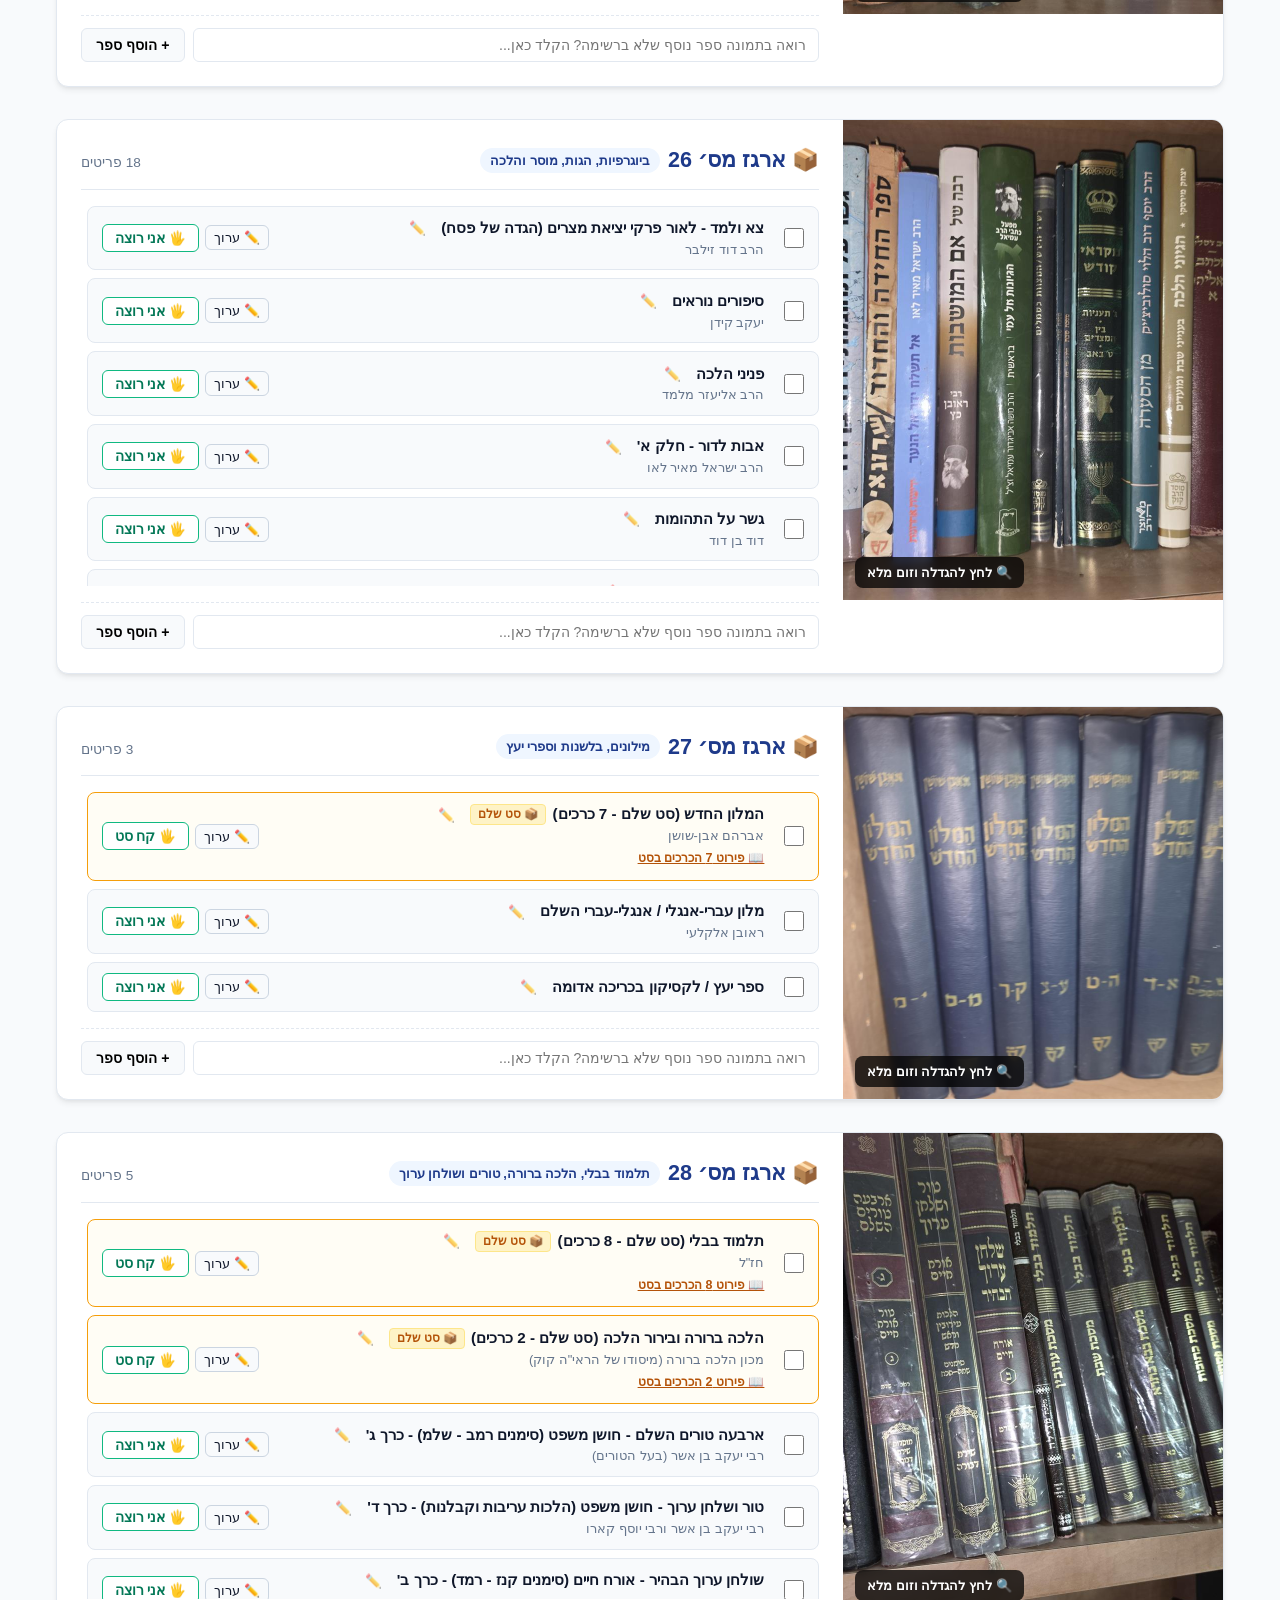
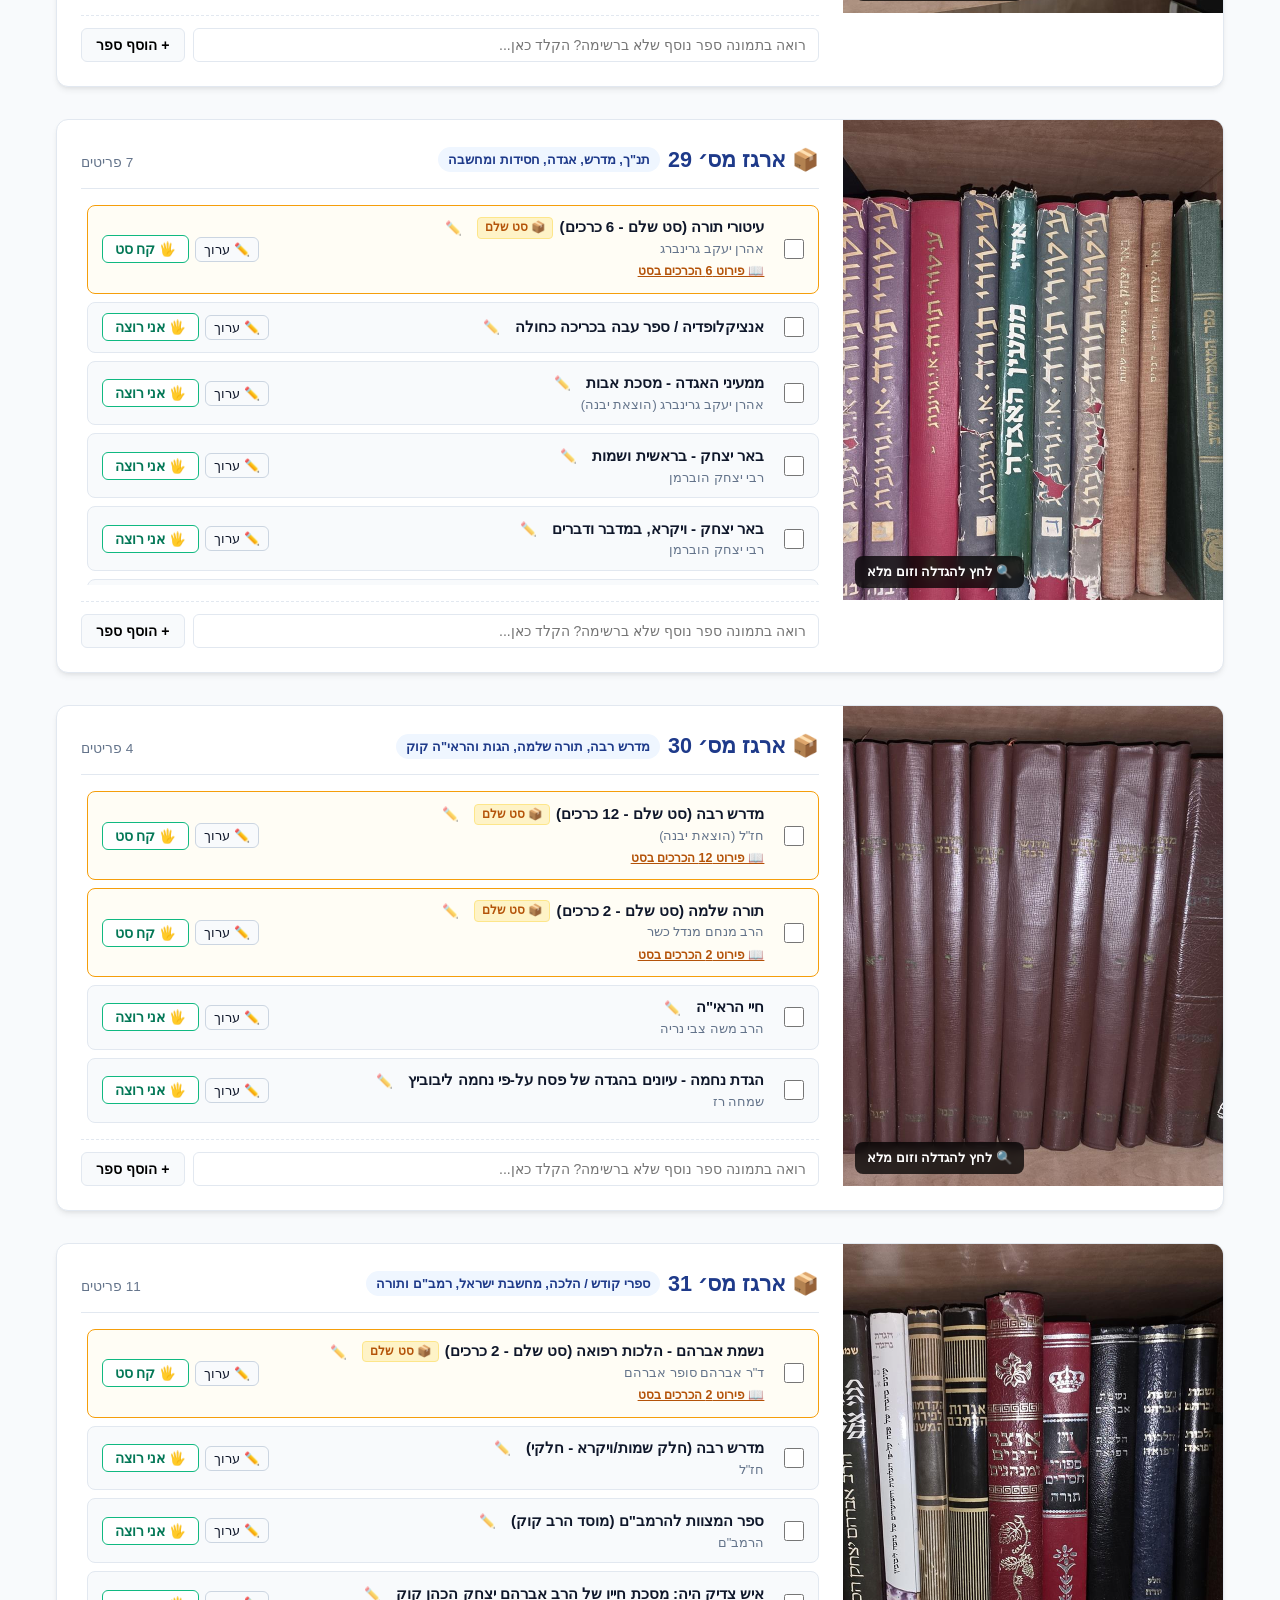
==== commit 776401e0: "Enable direct book title and author editing on all books with inline pencil and modal" ====
--- a/index.html
+++ b/index.html
@@ -312,8 +312,9 @@
           </div>
         </div>
 
-        <div class="modal-actions">
+        <div class="modal-actions" style="flex-wrap: wrap;">
           <button type="submit" class="btn-submit">💾 שמור שינויים</button>
+          <button type="button" class="btn-action" id="btn-delete-from-edit-modal" style="color: var(--danger); border-color: #fca5a5; display: none;" onclick="deleteBookFromModal()">🗑️ מחק ספר מהארגז</button>
           <button type="button" class="btn-action" onclick="closeEditModal()">ביטול</button>
         </div>
       </form>
--- a/style.css
+++ b/style.css
@@ -724,7 +724,30 @@
 }
 
 /* Edit icons */
-.btn-edit-item, .btn-delete-item {
+.btn-edit-item {
+  background: #f8fafc;
+  border: 1px solid #cbd5e1;
+  color: var(--text-dark);
+  cursor: pointer;
+  padding: 4px 8px;
+  border-radius: 6px;
+  font-size: 0.8rem;
+  font-weight: 500;
+  display: inline-flex;
+  align-items: center;
+  gap: 3px;
+  transition: all 0.2s ease;
+  white-space: nowrap;
+}
+
+.btn-edit-item:hover {
+  background: #f1f5f9;
+  border-color: var(--primary);
+  color: var(--primary);
+  transform: translateY(-1px);
+}
+
+.btn-delete-item {
   background: none;
   border: none;
   cursor: pointer;
@@ -735,14 +758,30 @@
   transition: opacity 0.2s, background 0.2s;
 }
 
-.btn-edit-item:hover {
-  opacity: 1;
-  background: var(--primary-light);
-}
-
 .btn-delete-item:hover {
   opacity: 1;
   background: var(--danger-light);
+}
+
+.btn-edit-book-inline {
+  background: none;
+  border: none;
+  cursor: pointer;
+  padding: 2px 5px;
+  font-size: 0.85rem;
+  opacity: 0.65;
+  border-radius: 4px;
+  transition: all 0.2s ease;
+  vertical-align: middle;
+  margin-right: 4px;
+  display: inline-flex;
+  align-items: center;
+}
+
+.btn-edit-book-inline:hover {
+  opacity: 1;
+  background: #e2e8f0;
+  transform: scale(1.15);
 }
 
 /* Claim Button */
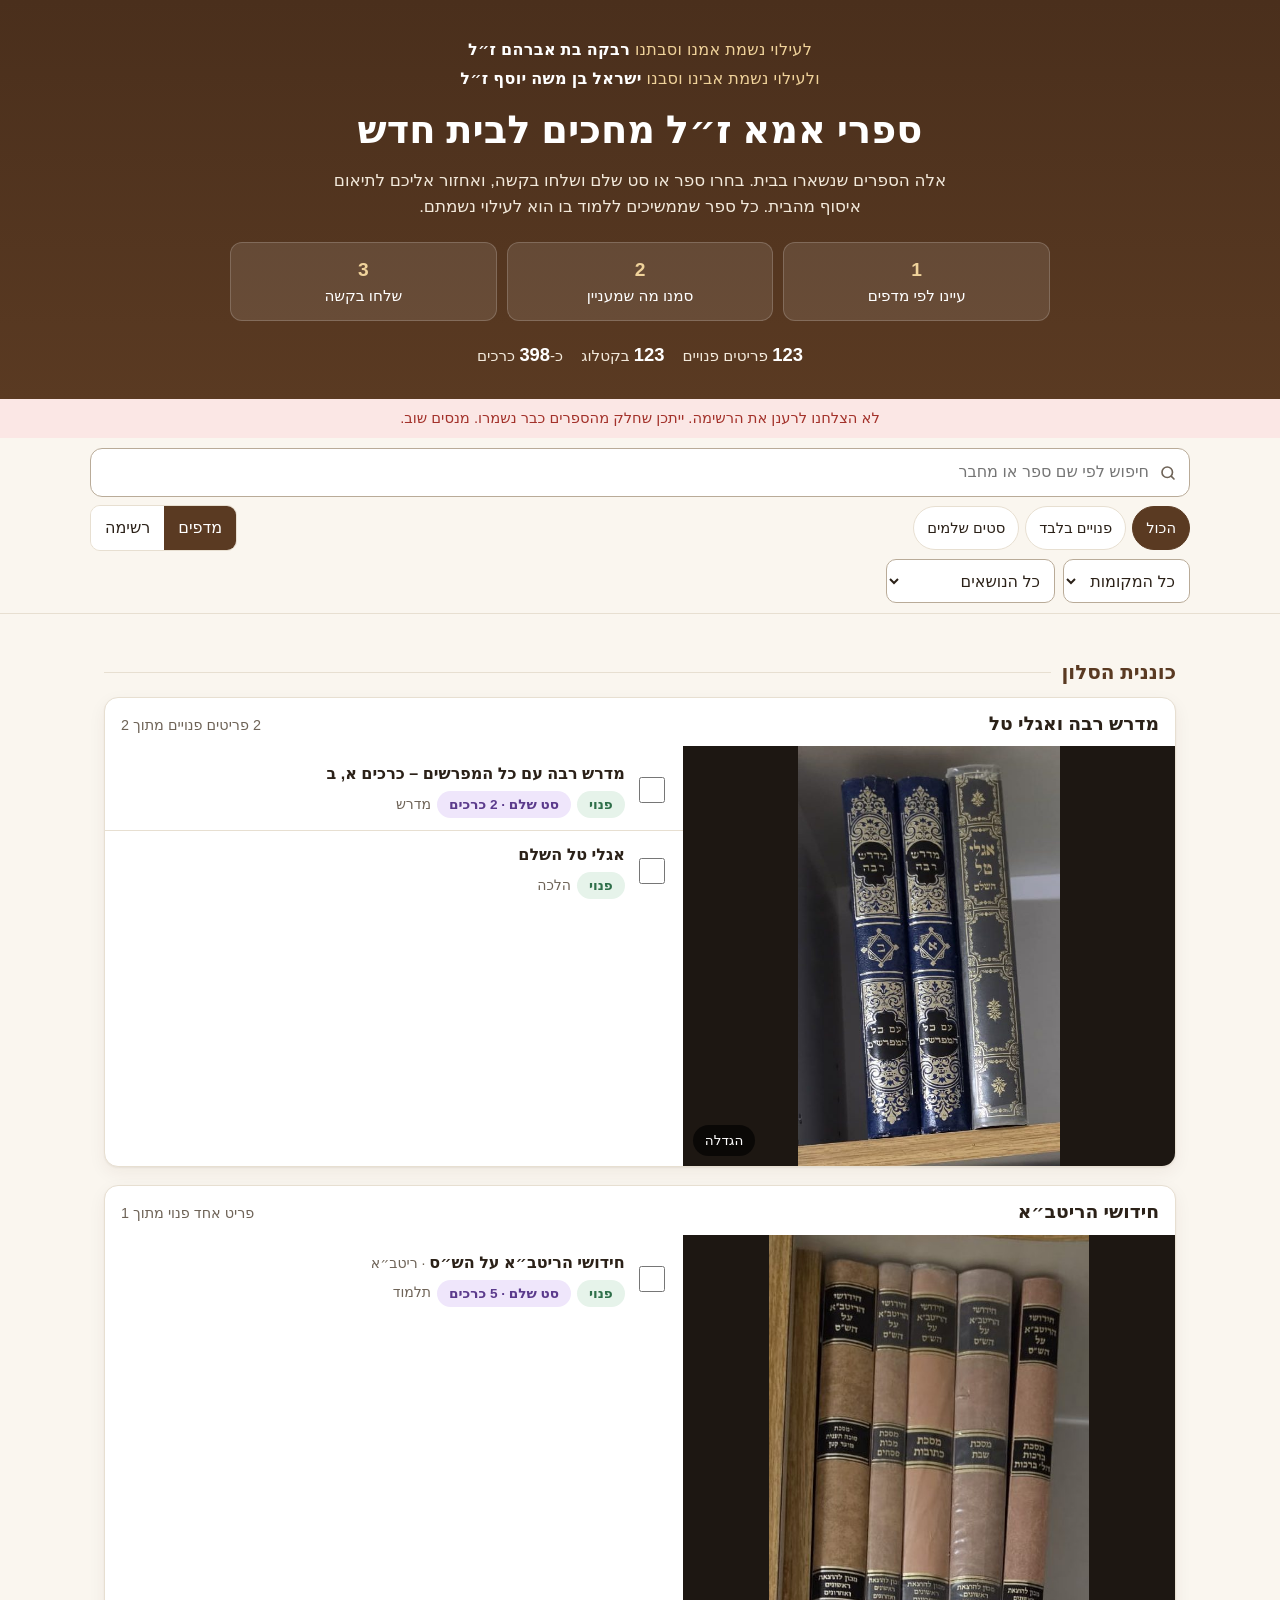
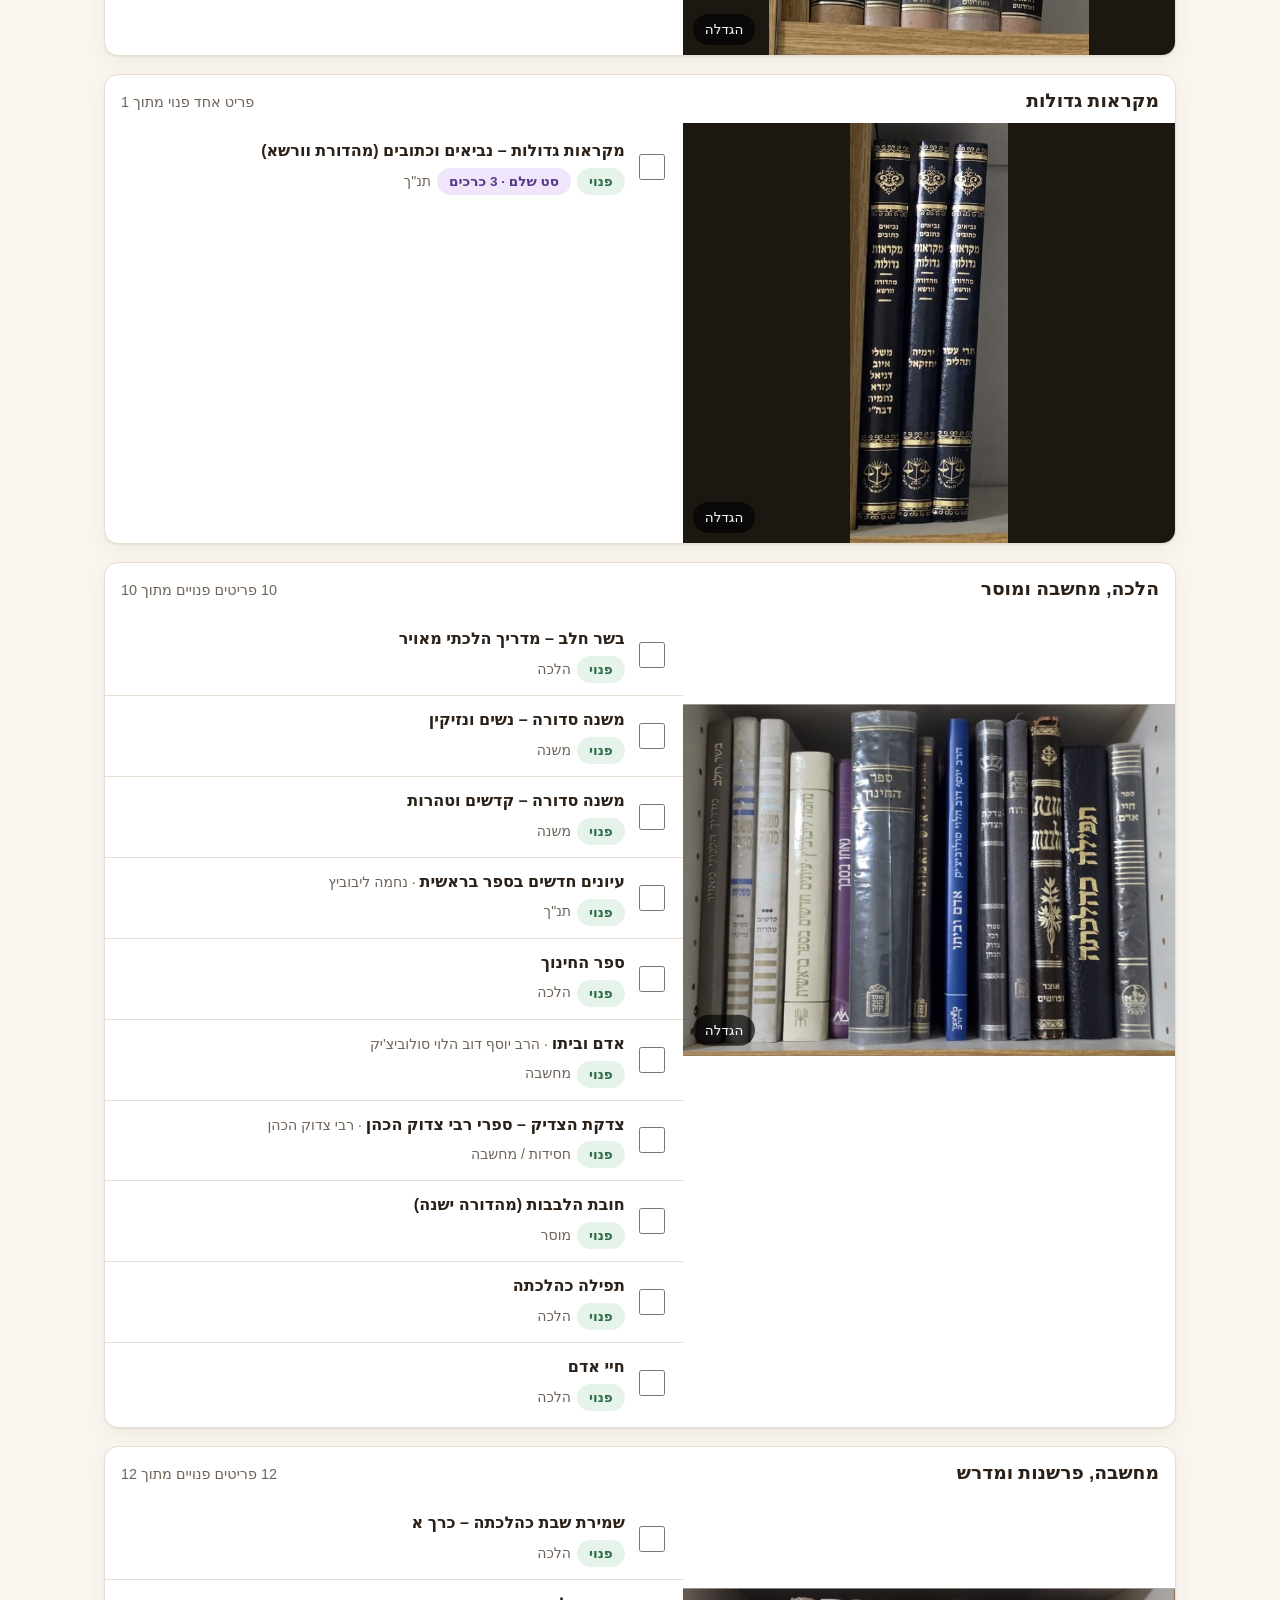
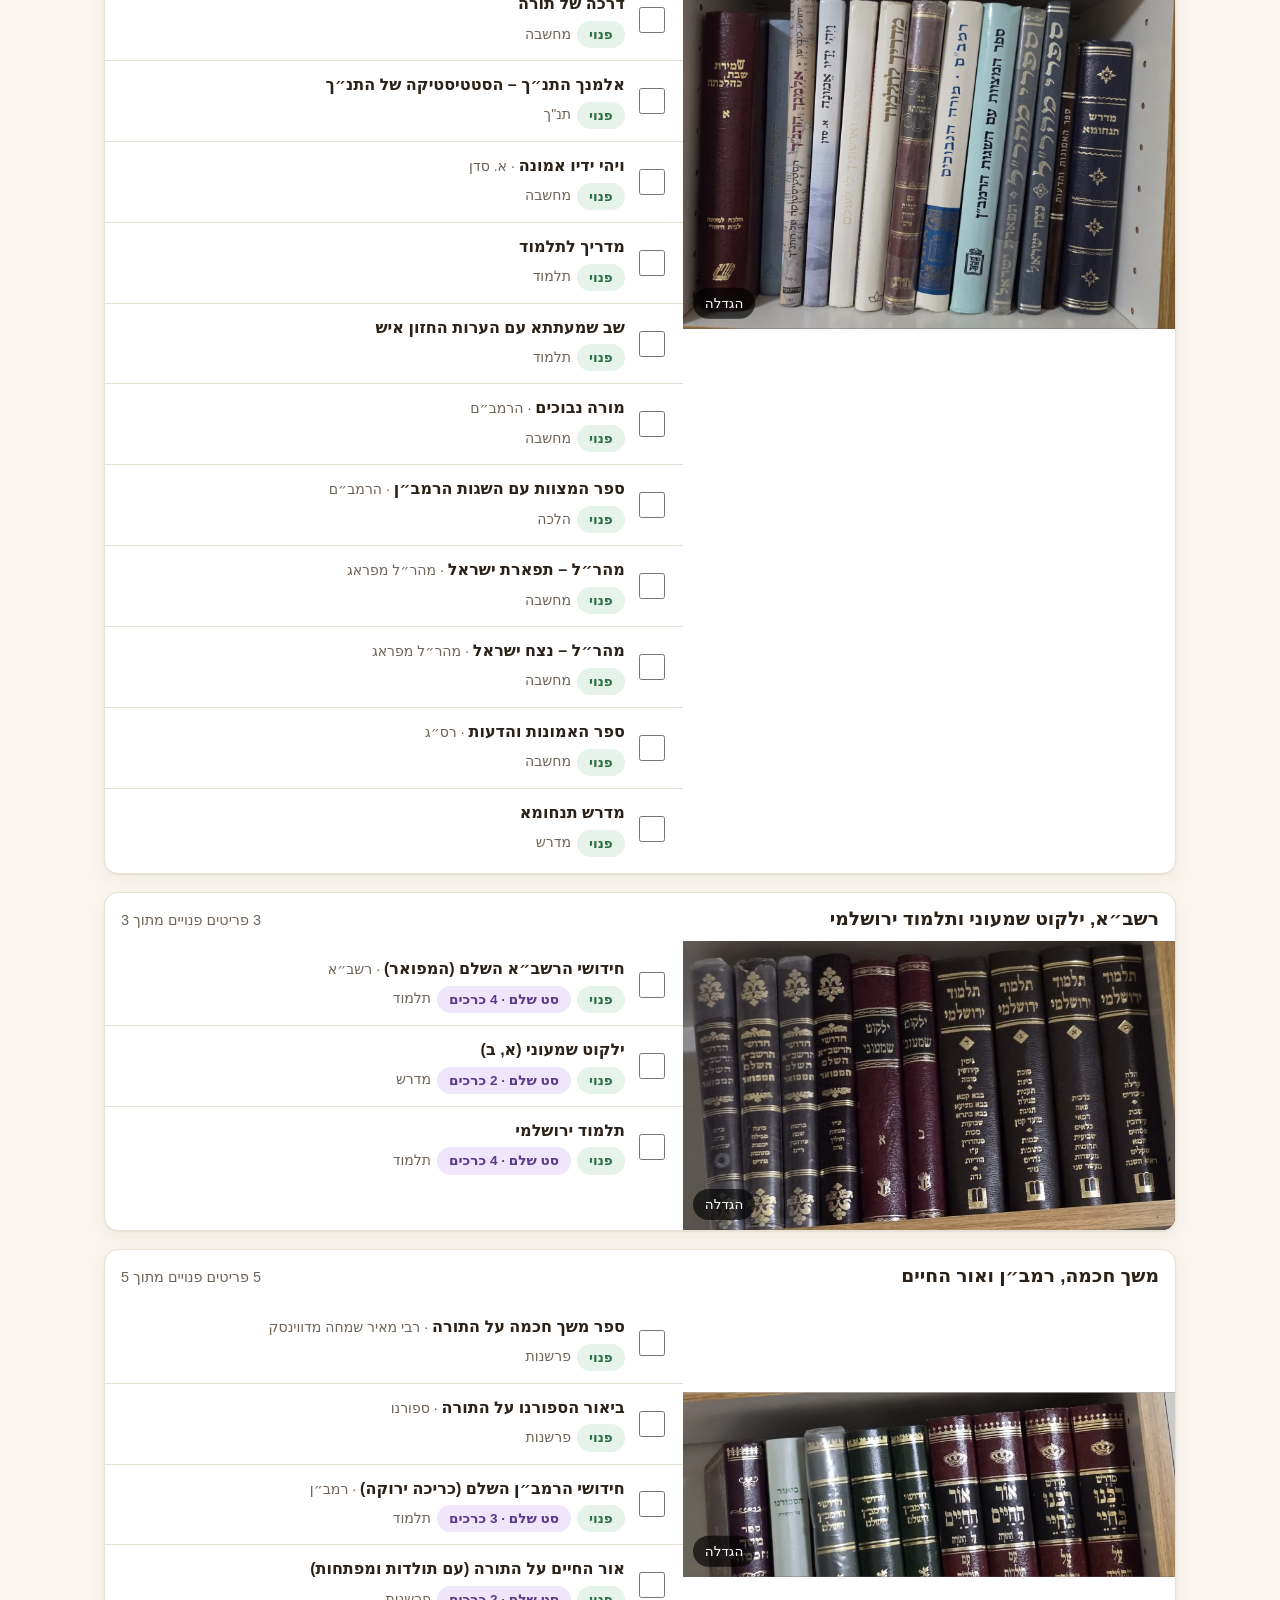
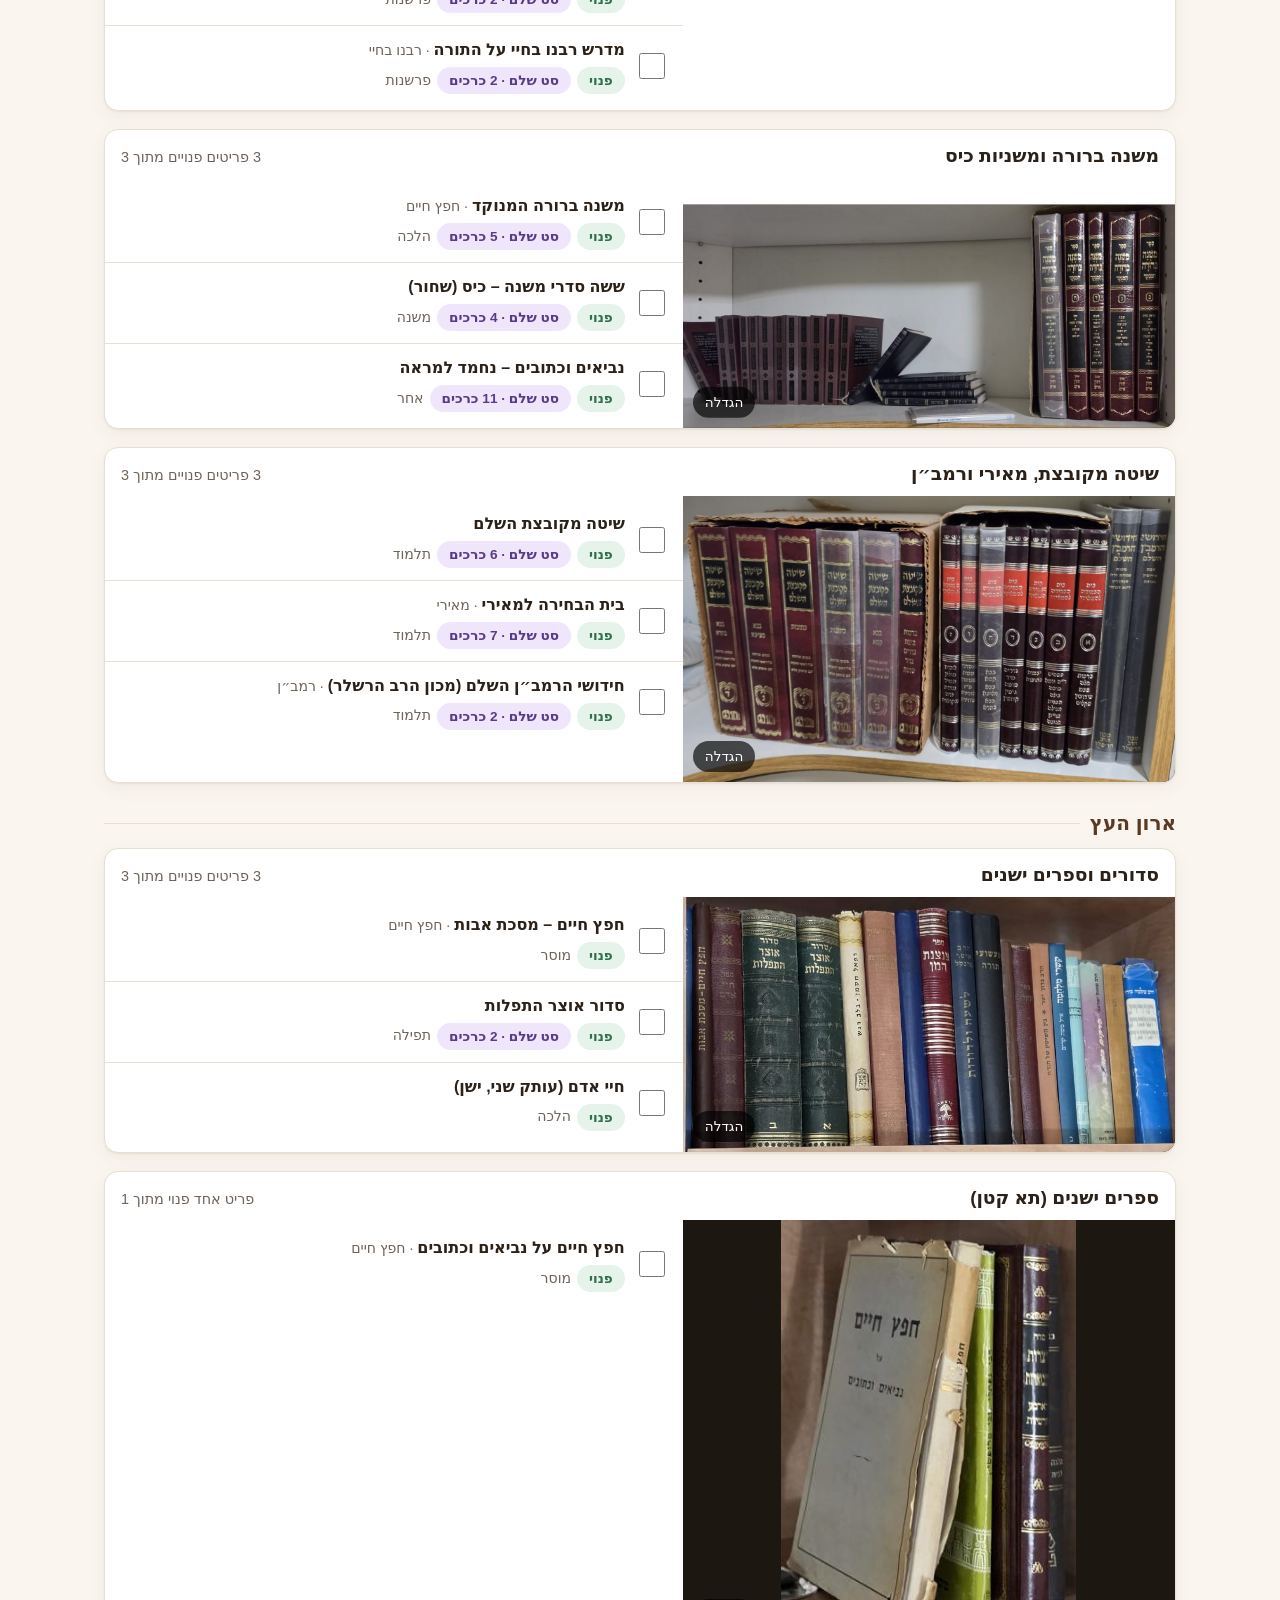
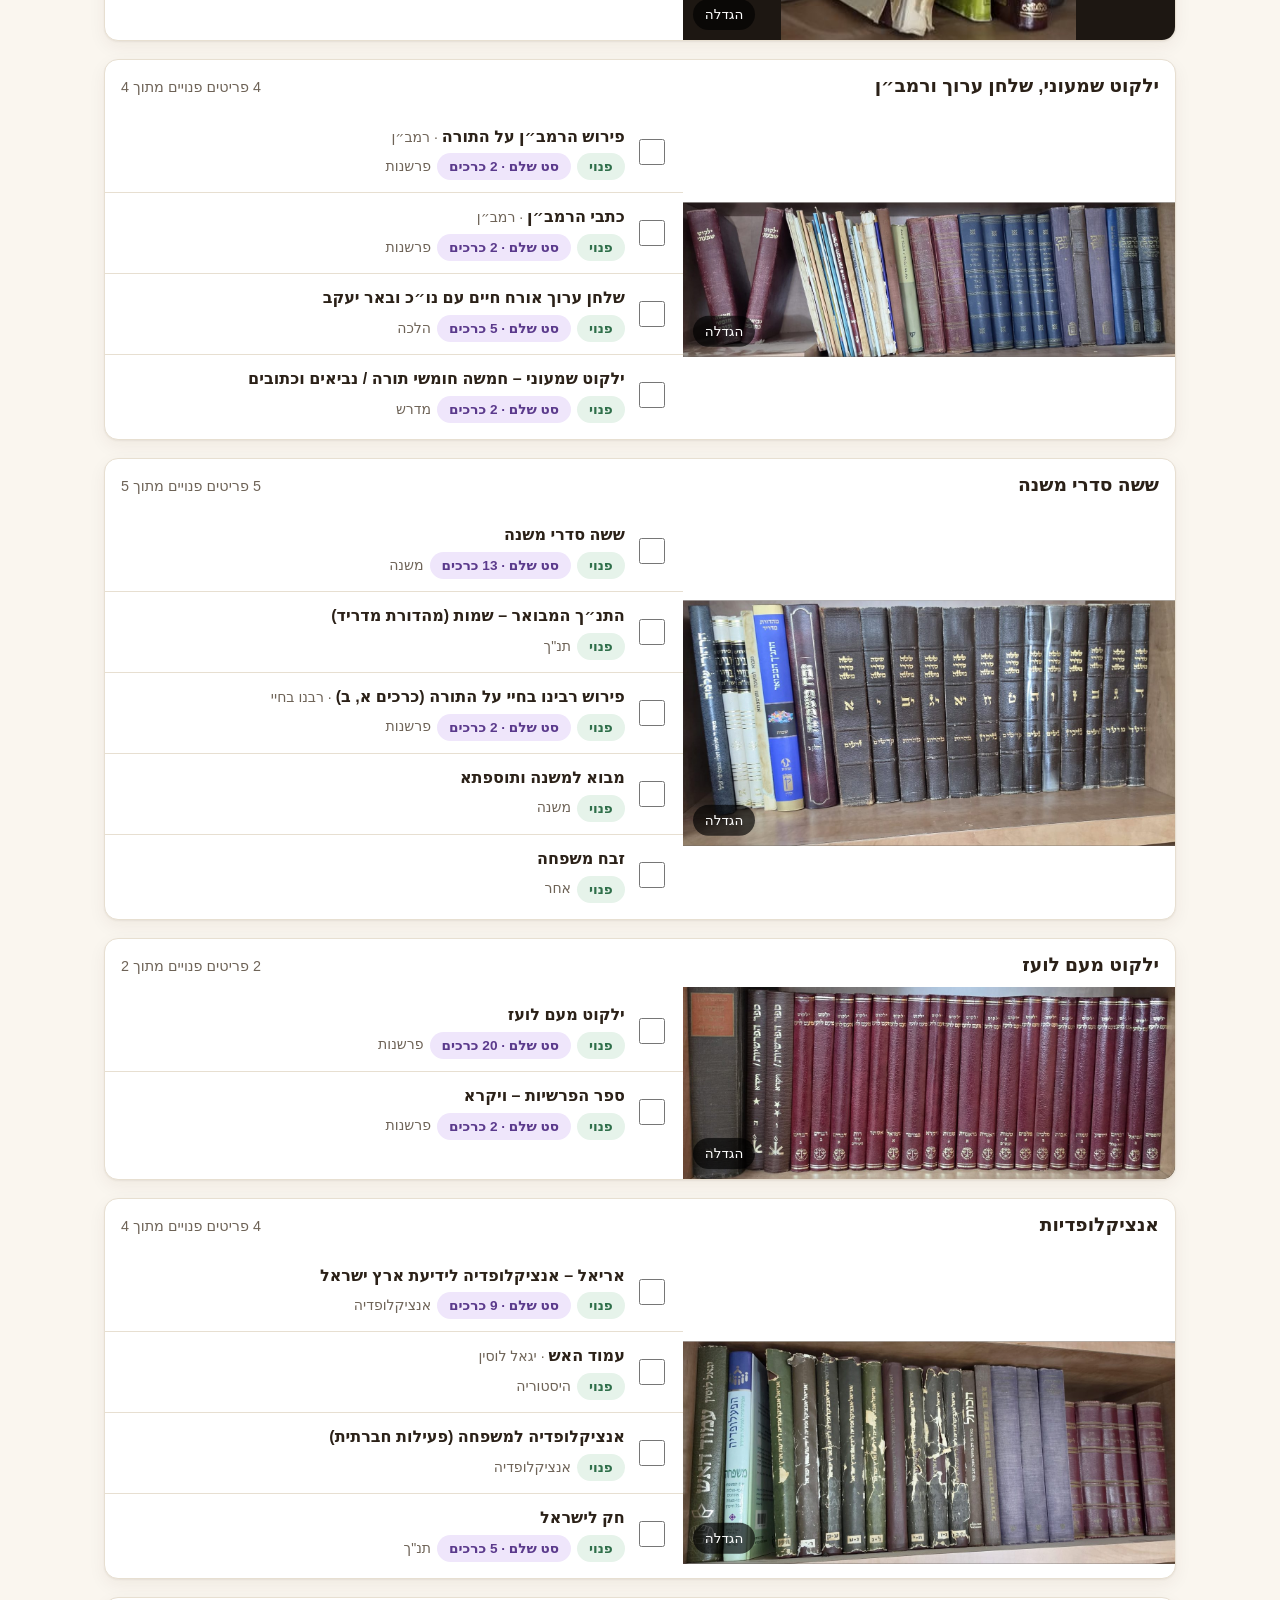
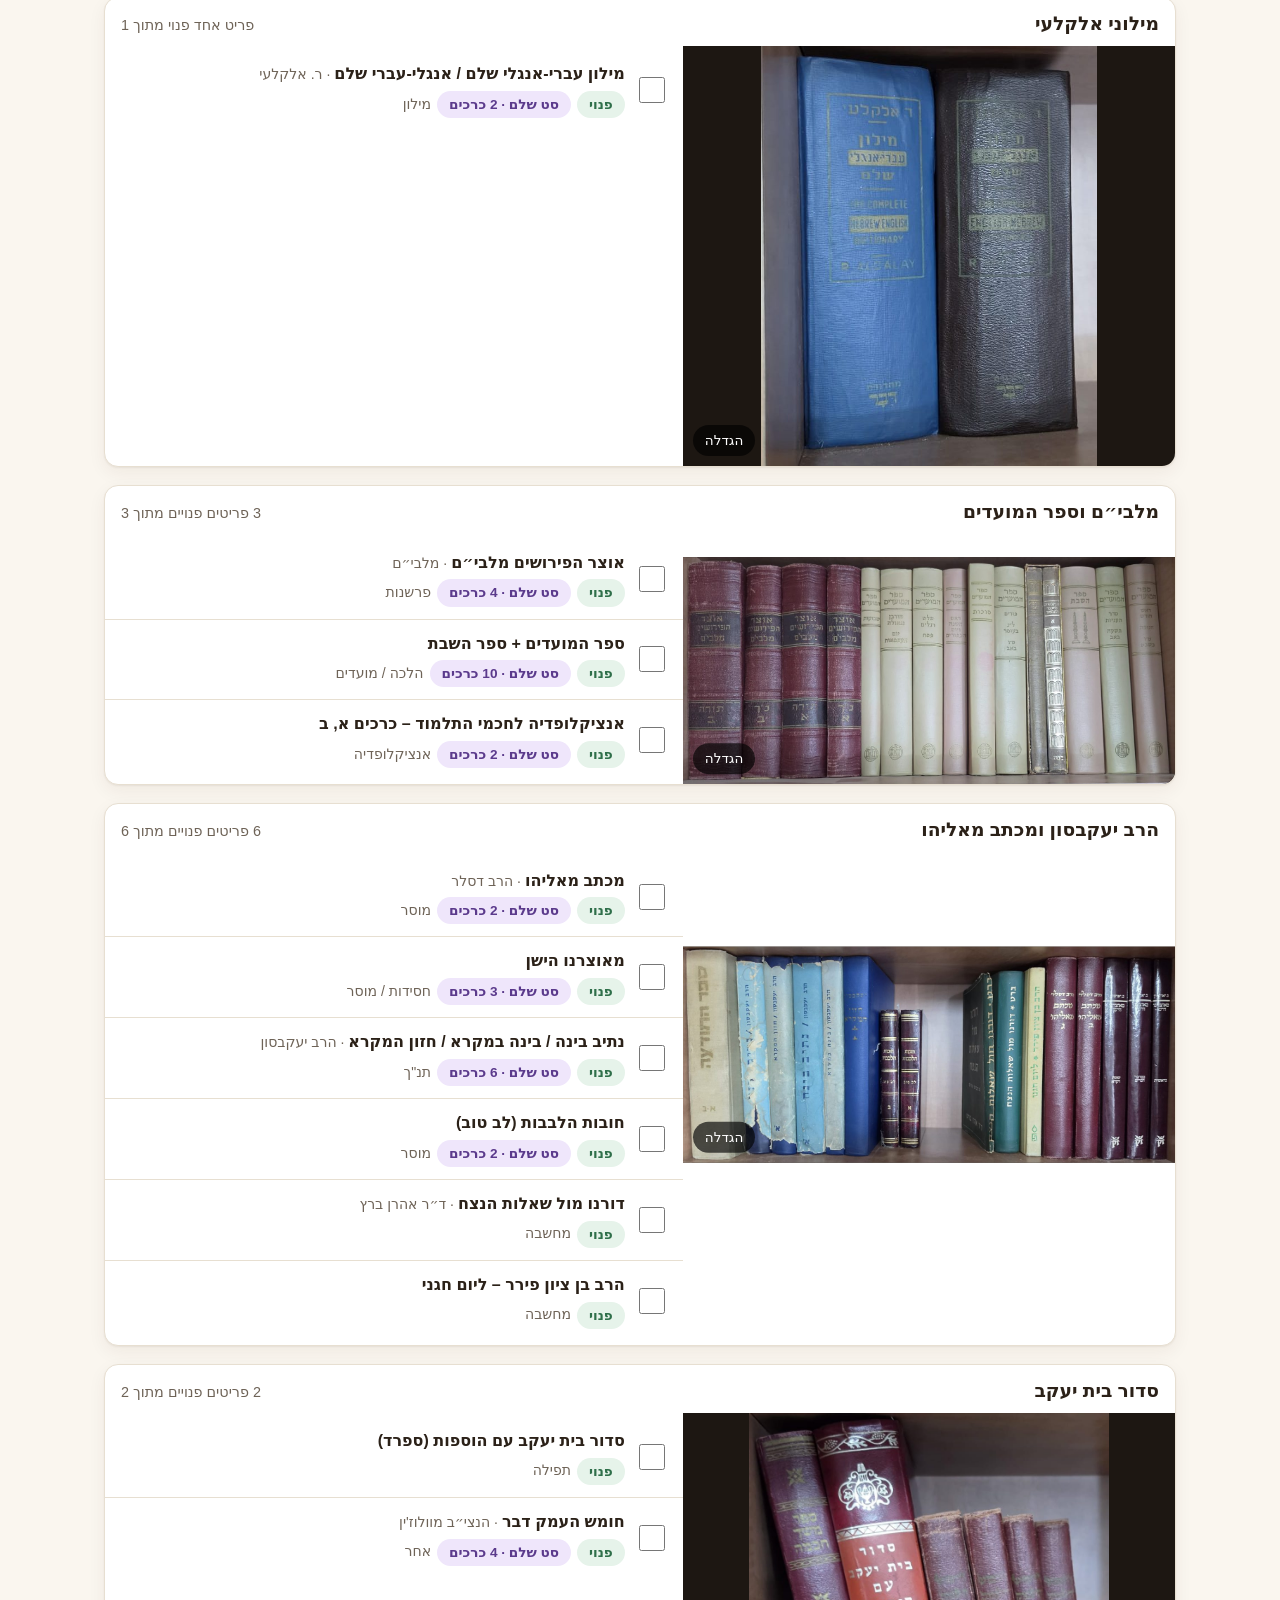
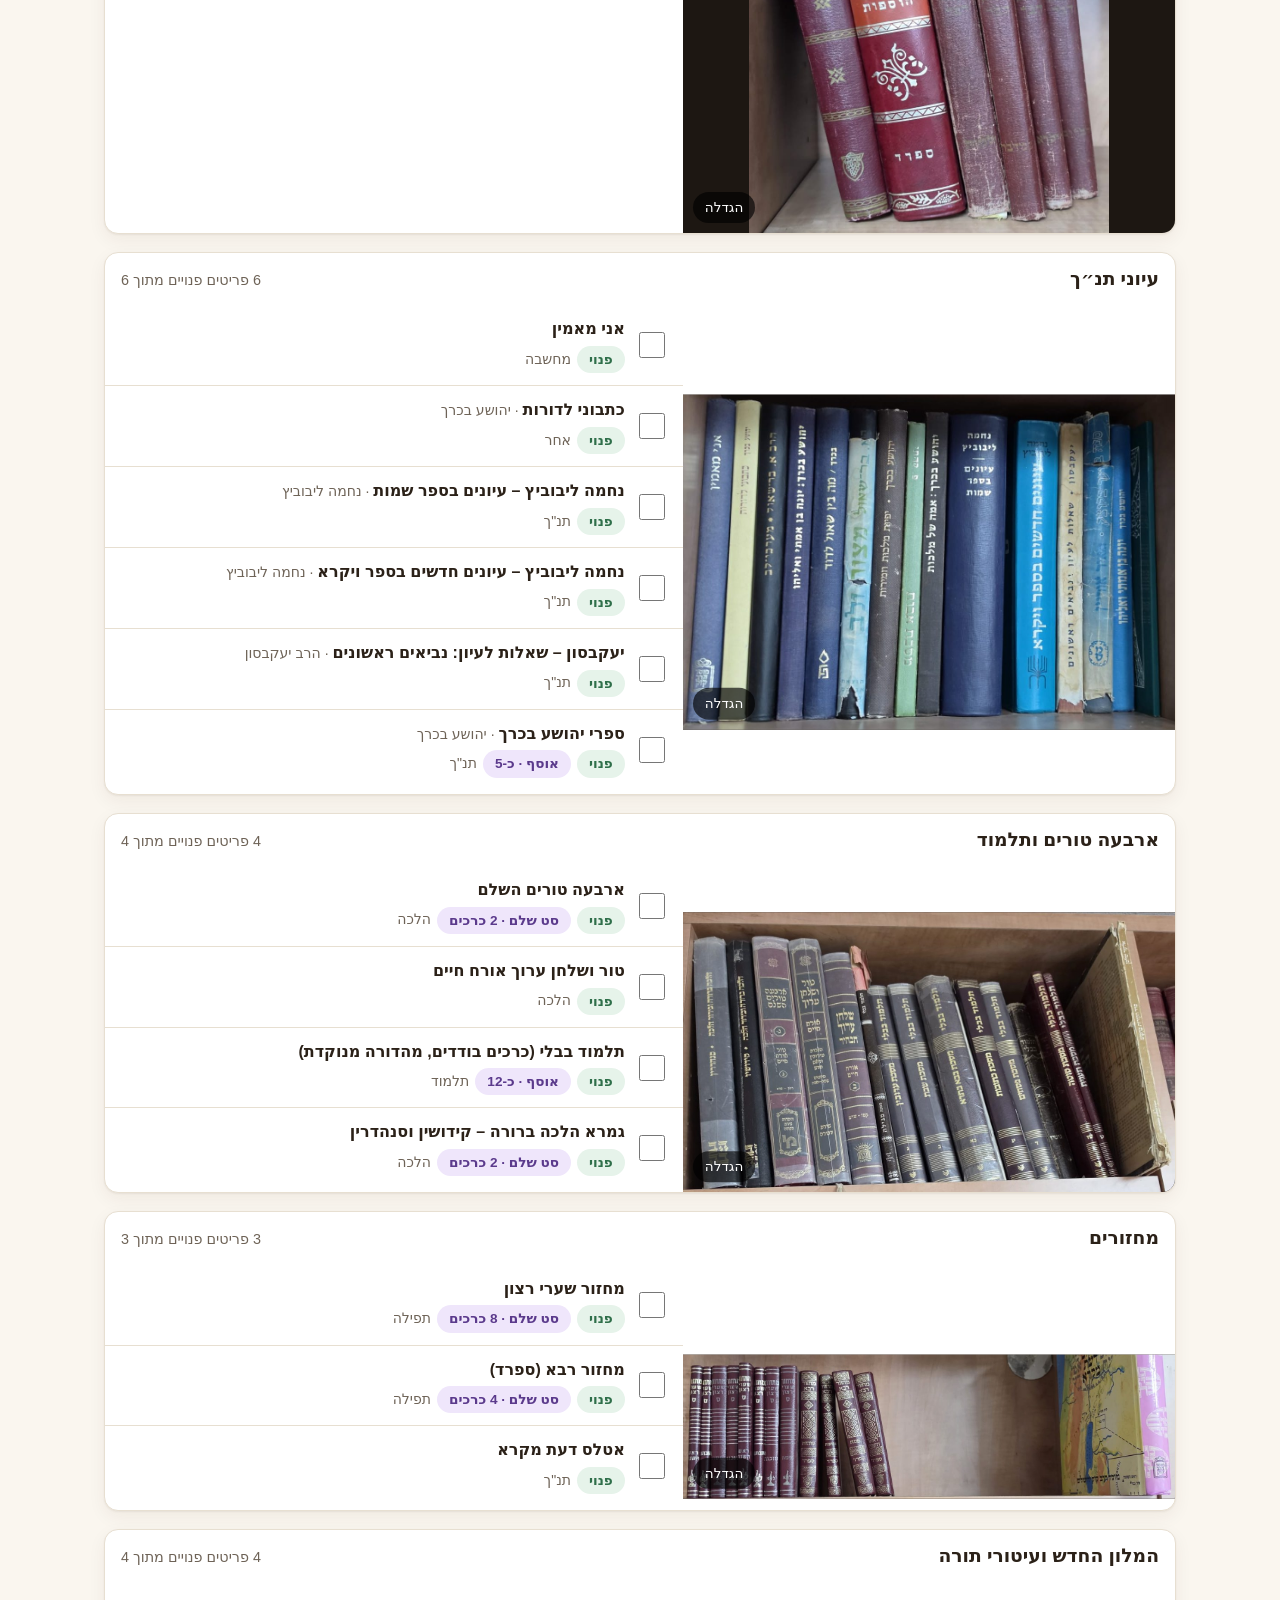
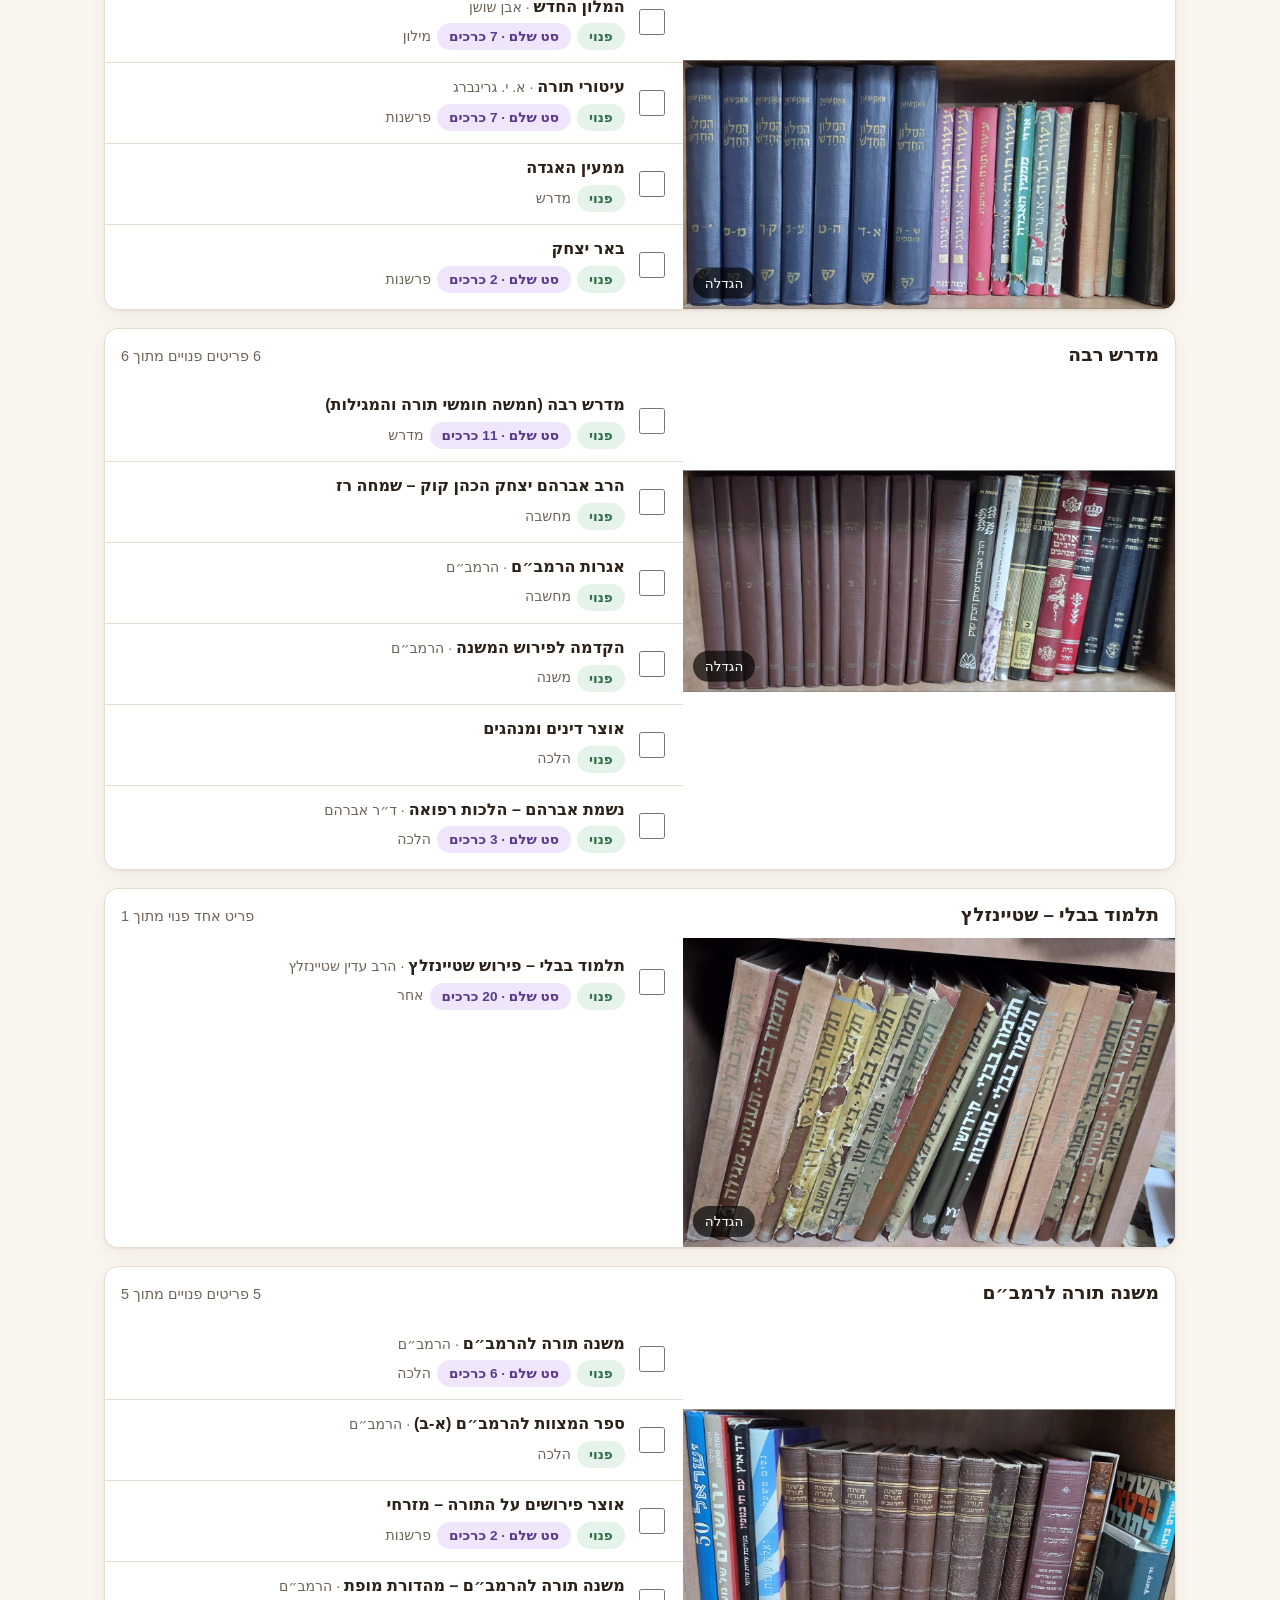
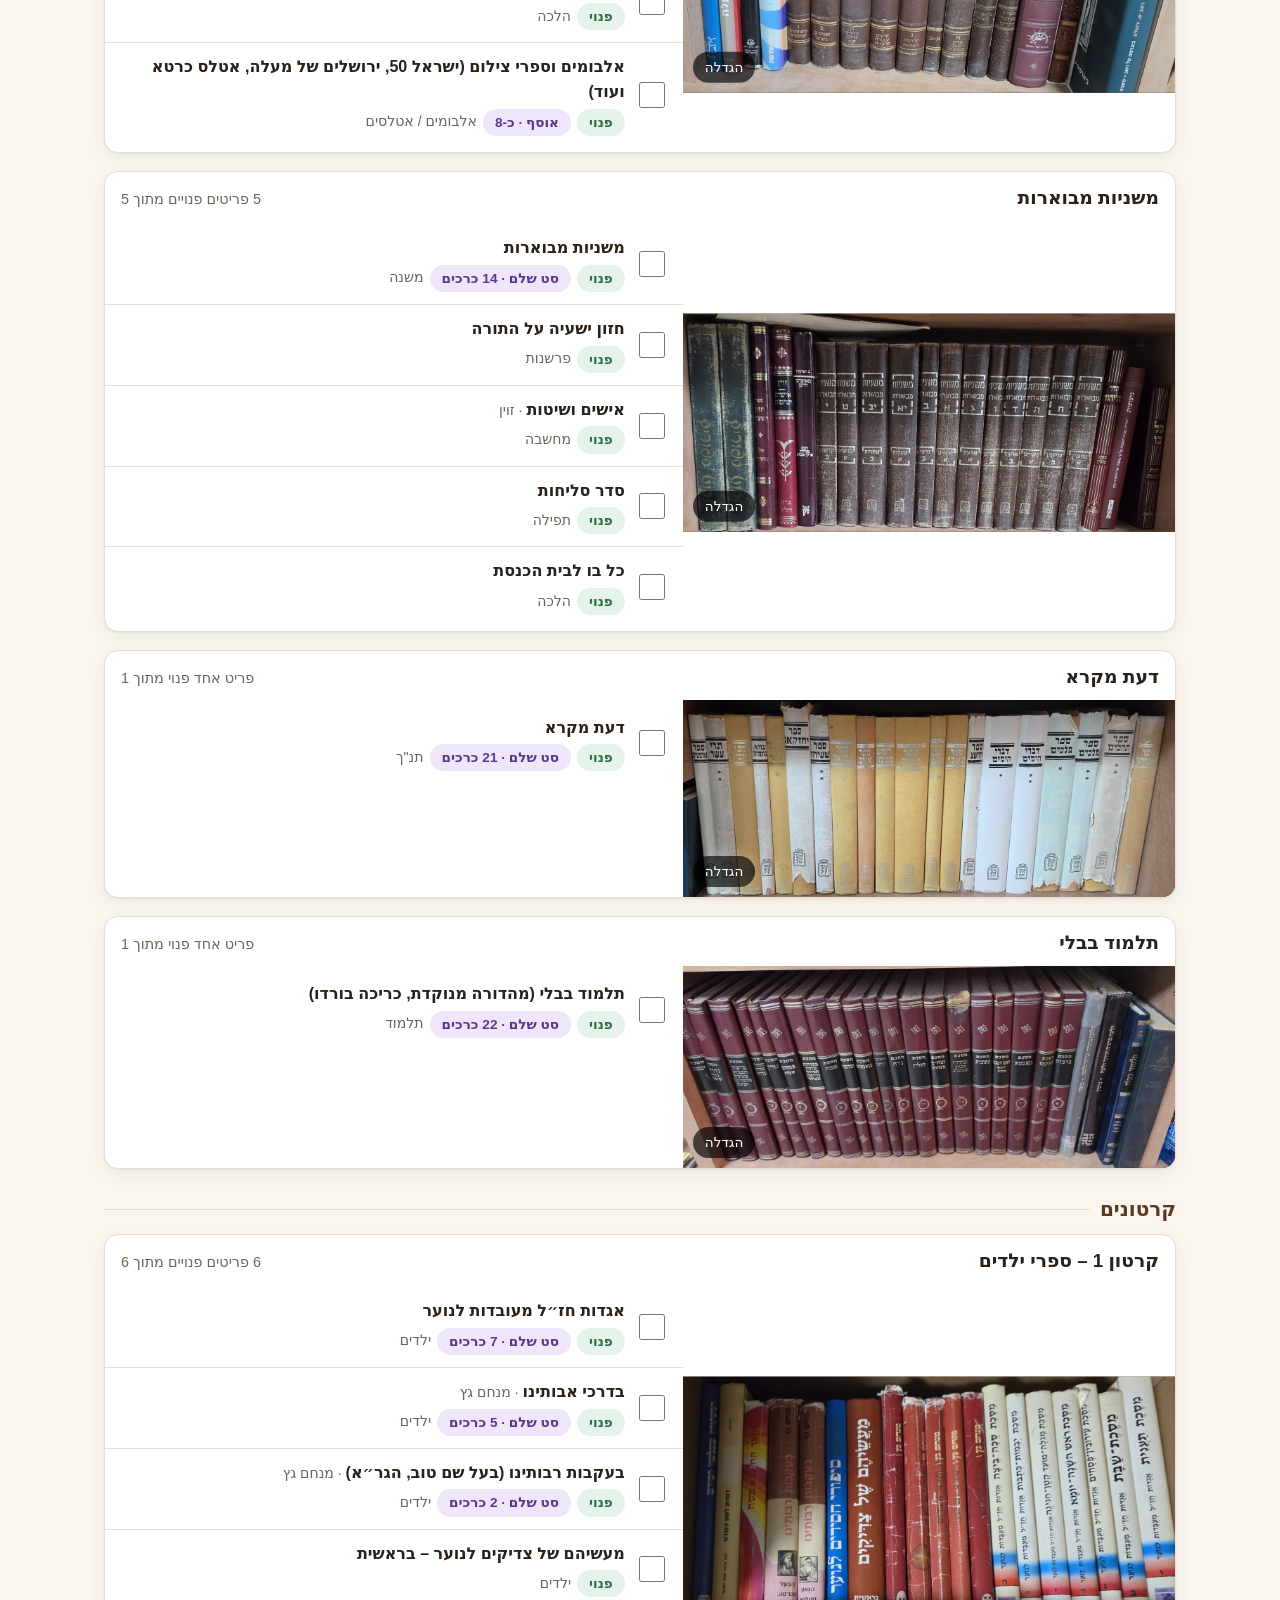
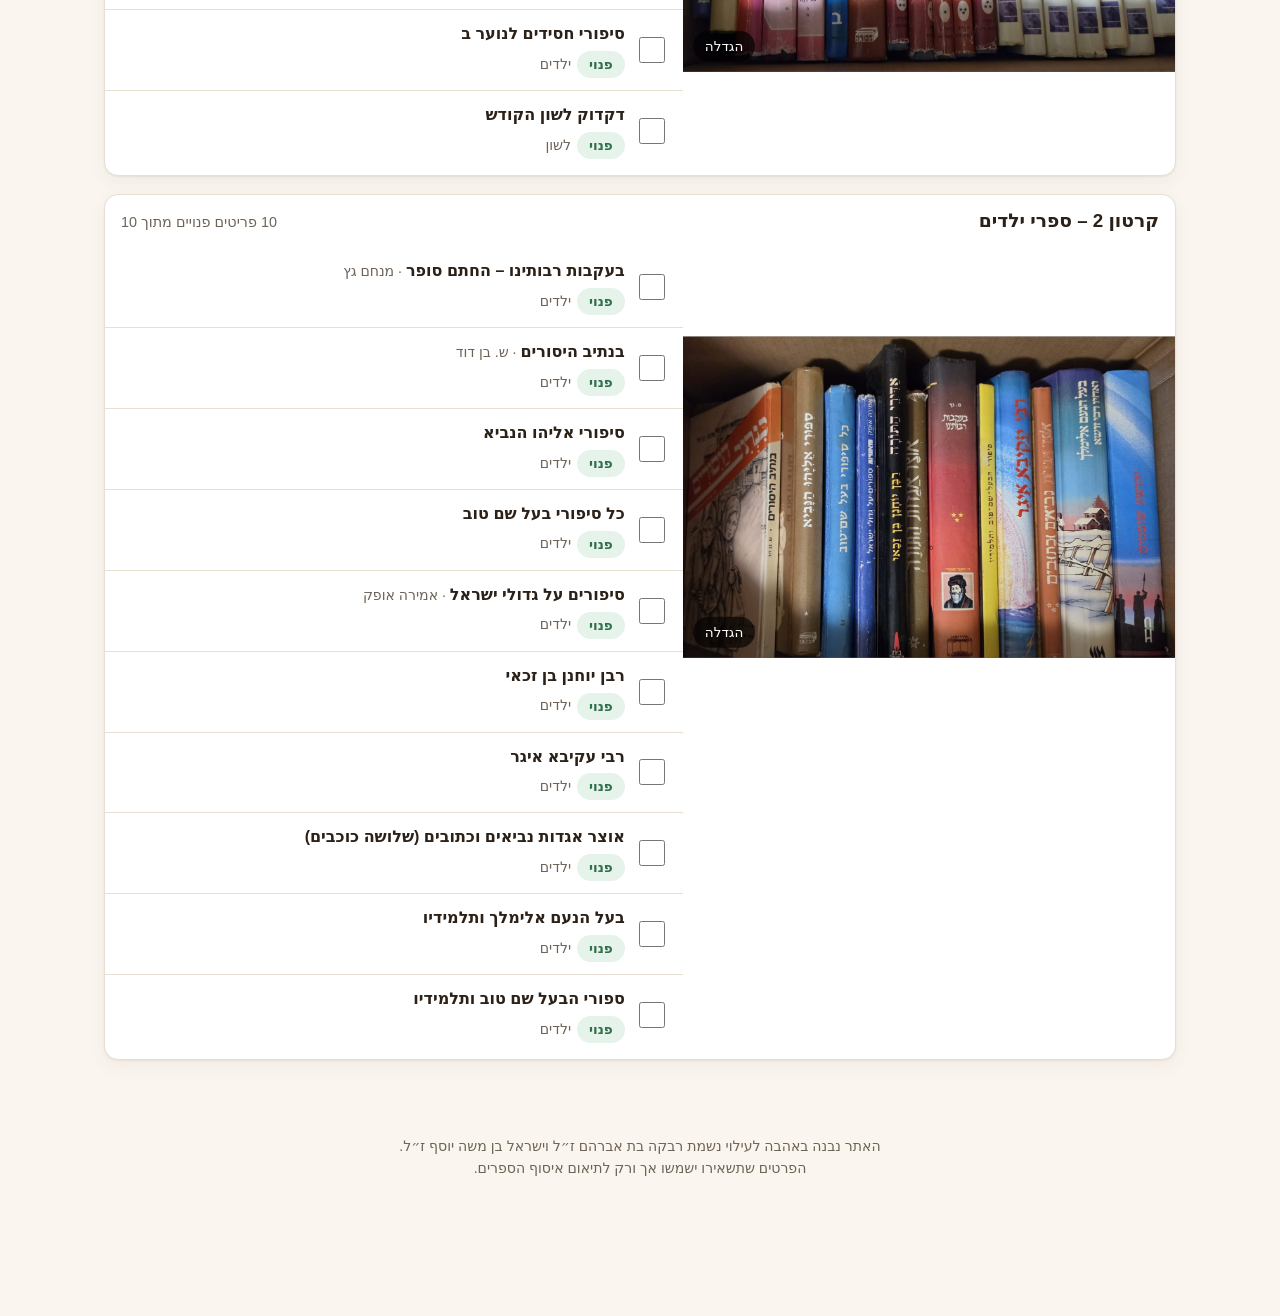
==== commit 2a388b3f: "אתר חדש לחלוקת הספרים: קטלוג לפי מדפים, בקשות ומסך ניהול" ====
--- a/index.html
+++ b/index.html
@@ -2,451 +2,168 @@
 <html lang="he" dir="rtl">
 <head>
   <meta charset="UTF-8">
-  <meta name="viewport" content="width=device-width, initial-scale=1.0">
-  <title>קטלוג ספרי אמא ז״ל - חלוקה למשפחה</title>
-  <link rel="stylesheet" href="style.css">
+  <meta name="viewport" content="width=device-width, initial-scale=1, viewport-fit=cover">
+  <meta name="color-scheme" content="light dark">
+  <title>ספרי אמא ז״ל – מחכים לבית חדש</title>
+  <meta name="description" content="קטלוג הספרים שנשארו מבית אמא ז״ל. עיינו, בחרו ושלחו בקשה.">
+  <meta name="robots" content="noindex, nofollow">
+  <meta name="theme-color" content="#5a3a22">
+  <link rel="stylesheet" href="css/styles.css">
 </head>
 <body>
+  <a class="skip" href="#app">דלג לתוכן</a>
+  <noscript><p style="padding:24px;text-align:center">האתר דורש JavaScript. נא לפתוח אותו בדפדפן עדכני.</p></noscript>
 
-  <!-- Site Header -->
-  <header class="site-header">
-    <div class="header-content">
-      <div class="site-badge">לעילוי נשמת אמא ז״ל • חלוקה למשפחה</div>
-      <h1 class="site-title">חלוקת ספרי אמא ז״ל</h1>
-      <p class="site-subtitle">
-        בני משפחה יקרים, מוזמנים לעיין בספרי הארגזים, לראות את התמונות ולסמן את הספרים שתרצו לקחת.
-        כל ספר שימשיכו לקרוא וללמוד בו הוא זכות גדולה לעילוי נשמתה.
-      </p>
-
-      <div class="stats-bar">
-        <div class="stat-item">📦 ארגזים: <strong id="stat-boxes">0</strong></div>
-        <div class="stat-item">📚 סה״כ ספרים: <strong id="stat-books">0</strong></div>
-        <div class="stat-item">🖐️ נבחרו: <strong id="stat-claimed">0</strong></div>
-        <div class="stat-item">✨ פנויים: <strong id="stat-available">0</strong></div>
-      </div>
-
-      <div class="header-actions">
-        <button class="btn-header" id="btn-toggle-edit-mode">
-          ✏️ מצב עריכה (כבוי)
-        </button>
-        <button class="btn-header" id="btn-download-updated-data" title="שמור את כל התיקונים והתוספות לקובץ נתונים חדש">
-          💾 הורד קובץ נתונים מעודכן (books_data.js)
-        </button>
+  <header class="hero">
+    <div class="hero-inner">
+      <p class="eyebrow">לעילוי נשמת אמנו וסבתנו <b>רבקה בת אברהם ז״ל</b><br>ולעילוי נשמת אבינו וסבנו <b>ישראל בן משה יוסף ז״ל</b></p>
+      <h1>ספרי אמא ז״ל מחכים לבית חדש</h1>
+      <p class="lead">אלה הספרים שנשארו בבית. בחרו ספר או סט שלם ושלחו בקשה, ואחזור אליכם לתיאום איסוף מהבית. כל ספר שממשיכים ללמוד בו הוא לעילוי נשמתם.</p>
+      <ol class="how">
+        <li><b>1</b>עיינו לפי מדפים</li>
+        <li><b>2</b>סמנו מה שמעניין</li>
+        <li><b>3</b>שלחו בקשה</li>
+      </ol>
+      <div class="stats">
+        <span><strong id="stat-free">–</strong> פריטים פנויים</span>
+        <span><strong id="stat-total">–</strong> בקטלוג</span>
+        <span>כ-<strong id="stat-vols">–</strong> כרכים</span>
       </div>
     </div>
   </header>
 
-  <!-- Navigation Tabs -->
-  <nav class="nav-tabs">
-    <button class="tab-btn active" data-tab="boxes">
-      📦 ספרים לפי ארגזים
-      <span class="tab-badge" id="badge-boxes-count">0</span>
-    </button>
-    <button class="tab-btn" data-tab="all-books">
-      📚 כל הספרים (רשימה)
-      <span class="tab-badge" id="badge-all-count">0</span>
-    </button>
-    <button class="tab-btn" data-tab="summary">
-      📋 ריכוז בקשות (מי לוקח מה)
-      <span class="tab-badge" id="badge-summary-count">0</span>
-    </button>
-    <button class="tab-btn" data-tab="settings">
-      ⚙️ סנכרון ענן (Google Sheets)
-    </button>
-  </nav>
+  <div class="demo-banner" id="demo-banner" hidden>מצב הדגמה: הנתונים נשמרים רק בדפדפן הזה ואינם נשלחים לאף אחד.</div>
+  <div class="net-banner" id="net-banner" role="alert" hidden>לא הצלחנו לרענן את הרשימה. ייתכן שחלק מהספרים כבר נשמרו. מנסים שוב.</div>
 
-  <!-- Search & Filter Controls -->
-  <div class="controls-container" id="main-controls">
-    <div class="search-wrapper">
-      <span class="search-icon">🔍</span>
-      <input type="text" id="search-input" class="search-input" placeholder="חיפוש ספר, מחבר, נושא או מספר ארגז...">
-    </div>
-    <div class="filter-group">
-      <button class="filter-btn active" data-filter="all">הכל</button>
-      <button class="filter-btn" data-filter="available">ספרים פנויים בלבד</button>
-      <button class="filter-btn" data-filter="sets">📦 סטים שלמים בלבד</button>
-      <button class="filter-btn" data-filter="claimed">ספרים שנבחרו</button>
-    </div>
-
-    <div class="filter-user-group" id="filter-user-container">
-      <div class="filter-user-select-wrap">
-        <select id="filter-claimer-select" class="filter-user-select" aria-label="סינון לפי שם בוחר">
-          <option value="">👤 כל הבוחרים (הכל)</option>
-        </select>
+  <div class="toolbar" role="search" aria-label="חיפוש וסינון">
+    <div class="toolbar-inner">
+      <div class="row">
+        <div class="search">
+          <label for="q" class="sr-only">חיפוש</label>
+          <input id="q" type="search" placeholder="חיפוש לפי שם ספר או מחבר" autocomplete="off" enterkeyhint="search">
+          <svg class="ico" aria-hidden="true" width="18" height="18" viewBox="0 0 24 24" fill="none" stroke="currentColor" stroke-width="2.2" stroke-linecap="round"><circle cx="11" cy="11" r="7"/><path d="m20 20-3.5-3.5"/></svg>
+        </div>
+        <button class="btn small mine-btn" type="button" id="mine-btn" hidden>הבקשות שלי (<span id="mine-count">0</span>)</button>
       </div>
-      <button type="button" id="btn-filter-my-books" class="btn-my-books" style="display: none;" title="הצג רק ספרים שאני בחרתי">
-        🙋‍♂️ הספרים שלי
-      </button>
+      <div class="row chips-row">
+        <div class="chips" role="group" aria-label="סינון">
+          <button class="chip" type="button" data-filter="all" aria-pressed="true">הכול</button>
+          <button class="chip" type="button" data-filter="free" aria-pressed="false">פנויים בלבד</button>
+          <button class="chip" type="button" data-filter="set" aria-pressed="false">סטים שלמים</button>
+        </div>
+        <div class="seg" role="group" aria-label="תצוגה">
+          <button type="button" id="view-shelves" aria-pressed="true">מדפים</button>
+          <button type="button" id="view-list" aria-pressed="false">רשימה</button>
+        </div>
+      </div>
+      <details class="more" id="more">
+        <summary>עוד אפשרויות סינון</summary>
+        <div class="row">
+          <label class="sr-only" for="sel-group">מיקום</label>
+          <select class="select" id="sel-group"><option value="">כל המקומות</option></select>
+          <label class="sr-only" for="sel-cat">נושא</label>
+          <select class="select" id="sel-cat"><option value="">כל הנושאים</option></select>
+          <button class="btn-link" type="button" id="reset" hidden>ניקוי סינון</button>
+        </div>
+      </details>
     </div>
   </div>
 
-  <!-- Active Filter Notification Banner -->
-  <div id="active-filter-indicator" class="active-filter-banner hidden">
-    <span>🔍 מציג ספרים שנבחרו ע״י: <strong id="active-filter-name"></strong></span>
-    <button type="button" class="btn-clear-user-filter" onclick="clearClaimerFilter()">✕ הצג את כל הספרים</button>
-  </div>
-
-  <!-- Main Container -->
-  <main class="main-container">
-    
-    <!-- View 1: Boxes Grid -->
-    <section id="view-boxes" class="tab-view">
-      <div id="boxes-container" class="boxes-grid">
-        <!-- Rendered by JS -->
-      </div>
-    </section>
-
-    <!-- View 2: All Books List -->
-    <section id="view-all-books" class="tab-view hidden">
-      <div class="summary-container">
-        <div class="summary-header">
-          <h2 class="summary-title">רשימת כל הספרים</h2>
-          <div id="all-books-count-text" style="color: var(--text-muted);"></div>
-        </div>
-        <div class="table-responsive">
-          <table class="styled-table" id="all-books-table">
-            <thead>
-              <tr>
-                <th style="width: 60px;">ארגז</th>
-                <th style="width: 70px;">תמונה</th>
-                <th>שם הספר</th>
-                <th>מחבר / הערות</th>
-                <th>סטטוס</th>
-                <th style="width: 140px;">פעולה</th>
-              </tr>
-            </thead>
-            <tbody id="all-books-tbody">
-              <!-- Rendered by JS -->
-            </tbody>
-          </table>
-        </div>
-      </div>
-    </section>
-
-    <!-- View 3: Summary Table (Who took what) -->
-    <section id="view-summary" class="tab-view hidden">
-      <div class="summary-container">
-        <div class="summary-header">
-          <div>
-            <h2 class="summary-title">ריכוז כל הבקשות (מי לוקח מה)</h2>
-            <p style="color: var(--text-muted); font-size: 0.9rem; margin-top: 4px;">
-              רשימת הספרים שנבחרו על ידי בני המשפחה. ניתן להוריד לאקסל או להדפיס.
-            </p>
-          </div>
-          <div class="table-actions">
-            <button class="btn-action primary" id="btn-export-csv">📥 הורדה לאקסל (CSV)</button>
-            <button class="btn-action" onclick="window.print()">🖨️ הדפסה</button>
-          </div>
-        </div>
-
-        <div style="margin-bottom: 1rem; display: flex; gap: 0.5rem; align-items: center; flex-wrap: wrap;">
-          <input type="text" id="summary-filter-user" class="form-input" style="max-width: 200px;" placeholder="חיפוש לפי שם...">
-          <select id="summary-user-select" class="form-input" style="max-width: 180px; height: 38px;">
-            <option value="">כל בני המשפחה</option>
-          </select>
-          <div id="summary-user-pills" style="display: flex; gap: 6px; flex-wrap: wrap; align-items: center;"></div>
-        </div>
-
-        <div class="table-responsive">
-          <table class="styled-table">
-            <thead>
-              <tr>
-                <th style="width: 130px;">תאריך ושעה</th>
-                <th style="width: 80px;">ארגז</th>
-                <th style="width: 60px;">תמונה</th>
-                <th>שם הספר</th>
-                <th>נבחר על ידי</th>
-                <th>טלפון / הערות</th>
-                <th style="width: 80px;">ביטול</th>
-              </tr>
-            </thead>
-            <tbody id="summary-tbody">
-              <!-- Rendered by JS -->
-            </tbody>
-          </table>
-        </div>
-      </div>
-    </section>
-
-    <!-- View 4: Cloud Settings (Google Sheets) -->
-    <section id="view-settings" class="tab-view hidden">
-      <div class="summary-container" style="max-width: 800px; margin: 0 auto;">
-        <h2 class="summary-title">סנכרון ענן בזמן אמת עם Google Sheets</h2>
-        <p style="color: var(--text-muted); margin: 0.75rem 0 1.25rem;">
-          כאשר האתר מועלה ל-GitHub Pages, חיבור ל-Google Sheets מאפשר לכל בן משפחה מהנייד שלו לסמן ספר – וזה יתעדכן מיד אצלך בגיליון אקסל בגוגל דרייב ובאתר של כולם!
-        </p>
-
-        <div class="form-group">
-          <label for="settings-sheet-url">כתובת Web App של Google Apps Script:</label>
-          <input type="url" id="settings-sheet-url" class="form-input" value="https://script.google.com/macros/s/AKfycbyQ35FfKv6vkvZj7iibAzAJIFVyKBHGzT34yQC0lOQ2xwv72E2qm1wG_gxpZU8Hw00/exec" placeholder="https://script.google.com/macros/s/.../exec">
-          <small style="color: var(--success); font-weight: 600; display: block; margin-top: 4px;">
-            ✓ מחובר לענן המשפחתי (Google Sheets) — כל בחירה מסתנכרנת אוטומטית בין כל המכשירים!
-          </small>
-        </div>
-
-        <div style="display: flex; gap: 0.5rem; margin-top: 1rem; flex-wrap: wrap;">
-          <button class="btn-action primary" id="btn-save-settings">💾 שמור הגדרות</button>
-          <button class="btn-action" id="btn-sync-now">🔄 סנכרן מול Google Sheets</button>
-          <button class="btn-action" style="background: #059669; color: #fff; border-color: #059669;" onclick="uploadAllLocalClaimsToCloud()">📤 העלה את כל הסימונים הקיימים שלי לענן</button>
-        </div>
-
-        <div style="margin-top: 2rem; background: #f8fafc; border: 1px solid var(--border); border-radius: 8px; padding: 1.25rem;">
-          <h3 style="font-size: 1.05rem; margin-bottom: 0.5rem; color: var(--primary);">מדריך מהיר להגדרת Google Sheets (2 דקות):</h3>
-          <ol style="padding-right: 1.25rem; font-size: 0.92rem; line-height: 1.8;">
-            <li>פתח גיליון חדש ב-Google Sheets.</li>
-            <li>בשורה הראשונה כתוב עמודות: <strong>תאריך | מס' ארגז | שם הספר | נבחר ע״י | טלפון | הערות</strong></li>
-            <li>לחץ בתפריט העליון על <strong>Extensions -> Apps Script</strong> (הרחבות -> Apps Script).</li>
-            <li>העתק את תוכן הקובץ <code>google_apps_script.js</code> (נמצא בתיקייה) והדבק שם.</li>
-            <li>לחץ על <strong>Deploy -> New deployment</strong>, בחר <strong>Web app</strong>, ובהגדרה <em>Who has access</em> בחר <strong>Anyone</strong>.</li>
-            <li>העתק את כתובת ה-Web app והדבק אותה בשדה כאן למעלה ולחץ "שמור הגדרות"!</li>
-          </ol>
-        </div>
-      </div>
-    </section>
-
+  <main id="app" tabindex="-1">
+    <div id="shelves-view"></div>
+    <div id="list-view" class="flat" hidden></div>
+    <p class="empty" id="empty" hidden>לא מצאנו ספרים שמתאימים. נסו מילה אחרת, או הציגו את כולם.<br><button class="btn" type="button" id="empty-reset">הצג את כל הספרים</button></p>
   </main>
 
-  <!-- Claim Modal -->
-  <div id="claim-modal" class="modal-backdrop hidden">
-    <div class="modal-card">
-      <button class="modal-close" id="btn-close-modal">&times;</button>
-      <div class="modal-header">
-        <div class="modal-title">אני מעוניין/ת בספר זה</div>
-        <div class="modal-book-name" id="modal-book-title">שם הספר</div>
-        <div style="font-size: 0.85rem; color: var(--text-muted); margin-top: 2px;" id="modal-box-info">ארגז מס' 1</div>
-      </div>
+  <footer>
+    <p>האתר נבנה באהבה לעילוי נשמת רבקה בת אברהם ז״ל וישראל בן משה יוסף ז״ל.<br>הפרטים שתשאירו ישמשו אך ורק לתיאום איסוף הספרים.</p>
+  </footer>
 
-      <form id="claim-form">
-        <input type="hidden" id="modal-box-id">
-        <input type="hidden" id="modal-book-id">
-        <input type="hidden" id="modal-book-exact-title">
-
-        <div class="form-group">
-          <label for="claim-name">שמך המלא *</label>
-          <input type="text" id="claim-name" class="form-input" required placeholder="למשל: דני כהן (בן / נכד...)">
-        </div>
-
-        <div class="form-group">
-          <label for="claim-phone">טלפון או הערה (אופציונלי)</label>
-          <input type="text" id="claim-phone" class="form-input" placeholder="מספר נייד או הערה">
-        </div>
-
-        <div class="modal-actions">
-          <button type="submit" class="btn-submit">✅ שמור בחירה</button>
-          <a href="#" id="modal-whatsapp-link" target="_blank" class="btn-whatsapp hidden">
-            💬 הודע בוואטסאפ
-          </a>
-        </div>
-      </form>
+  <div class="selbar" id="selbar" hidden>
+    <div class="selbar-inner">
+      <span class="count" aria-live="polite" id="sel-text">נבחרו 0 פריטים</span>
+      <span class="row">
+        <button class="btn" type="button" id="sel-clear">נקו בחירה</button>
+        <button class="btn primary" type="button" id="sel-send">שלחו בקשה</button>
+      </span>
     </div>
   </div>
 
-  <!-- Edit Claim / Change Person Modal -->
-  <div id="edit-claim-modal" class="modal-backdrop hidden">
-    <div class="modal-card">
-      <button class="modal-close" onclick="closeEditClaimModal()">&times;</button>
-      <div class="modal-header">
-        <div class="modal-title">עריכת פרטי מבקש / החלפת שם</div>
-        <div class="modal-book-name" id="edit-claim-book-title">שם הספר</div>
-        <div style="font-size: 0.85rem; color: var(--text-muted); margin-top: 2px;" id="edit-claim-box-info">ארגז מס' 1</div>
+  <!-- בקשה -->
+  <dialog id="request-dialog" aria-labelledby="req-title">
+    <div class="dlg">
+      <button class="x" type="button" data-close aria-label="סגירה">×</button>
+      <div id="req-form-wrap">
+        <h2 id="req-title" tabindex="-1">שליחת בקשה</h2>
+        <p class="hint">הספרים שבחרתם יישמרו עבורכם. אחזור אליכם לתיאום איסוף מהבית.</p>
+        <p class="notice warn" id="req-limit" hidden></p>
+        <ul class="chosen" id="req-list"></ul>
+        <form id="req-form" novalidate>
+          <div class="field">
+            <label for="f-name">שם מלא *</label>
+            <input id="f-name" name="name" autocomplete="name" required maxlength="80">
+            <div class="err" id="e-name" aria-live="polite"></div>
+          </div>
+          <div class="field">
+            <label for="f-phone">טלפון *</label>
+            <input id="f-phone" name="phone" type="tel" inputmode="tel" autocomplete="tel" required maxlength="20" placeholder="050-1234567" dir="ltr" class="ltr">
+            <div class="err" id="e-phone" aria-live="polite"></div>
+          </div>
+          <div class="field">
+            <label for="f-email">מייל (לא חובה)</label>
+            <input id="f-email" name="email" type="email" inputmode="email" autocomplete="email" maxlength="120" dir="ltr" class="ltr">
+            <div class="err" id="e-email" aria-live="polite"></div>
+          </div>
+          <div class="field">
+            <label for="f-note">הערה (לא חובה)</label>
+            <textarea id="f-note" name="note" rows="2" maxlength="300"></textarea>
+          </div>
+          <div class="hp" aria-hidden="true"><label>אל תמלאו שדה זה<input type="text" name="website" id="f-website" tabindex="-1" autocomplete="off"></label></div>
+          <div class="err" id="e-form" role="alert"></div>
+          <div class="actions">
+            <button class="btn primary" type="submit" id="req-submit">שלחו בקשה</button>
+            <button class="btn" type="button" data-close>ביטול</button>
+          </div>
+        </form>
       </div>
+      <div id="req-result" class="result" hidden></div>
+    </div>
+  </dialog>
 
-      <form id="edit-claim-form">
-        <input type="hidden" id="edit-claim-id">
+  <!-- הבקשות שלי -->
+  <dialog id="mine-dialog" aria-labelledby="mine-title">
+    <div class="dlg">
+      <button class="x" type="button" data-close aria-label="סגירה">×</button>
+      <h2 id="mine-title">הבקשות שלי</h2>
+      <p class="hint">הרשימה נשמרת במכשיר הזה בלבד. כדי לבטל בקשה ממכשיר אחר, פנו אליי ישירות.</p>
+      <div id="mine-list"></div>
+    </div>
+  </dialog>
 
-        <div class="form-group">
-          <label for="edit-claim-user-name">נרשם על שם (שם בן המשפחה) *</label>
-          <input type="text" id="edit-claim-user-name" class="form-input" required placeholder="למשל: דני כהן">
-        </div>
+  <!-- תמונת מדף -->
+  <dialog id="lightbox" aria-labelledby="lb-title">
+    <div class="lb">
+      <div class="lb-bar">
+        <h2 id="lb-title"></h2>
+        <button class="btn" type="button" data-close id="lb-close" autofocus>סגירה</button>
+        <span class="lb-tools">
+          <button class="btn" type="button" id="lb-prev" aria-label="מדף קודם">›</button>
+          <button class="btn" type="button" id="lb-next" aria-label="מדף הבא">‹</button>
+          <button class="btn" type="button" id="lb-zoom-out" aria-label="הקטנה">−</button>
+          <button class="btn" type="button" id="lb-zoom-in" aria-label="הגדלה">+</button>
+          <button class="btn" type="button" id="lb-fit">התאמה</button>
+          <button class="btn" type="button" id="lb-goto">לרשימת הספרים</button>
+        </span>
+      </div>
+      <div class="lb-stage" id="lb-stage"><img id="lb-img" alt=""></div>
+    </div>
+  </dialog>
 
-        <div class="form-group">
-          <label for="edit-claim-user-phone">טלפון או הערות (אופציונלי)</label>
-          <input type="text" id="edit-claim-user-phone" class="form-input" placeholder="מספר נייד או הערה">
-        </div>
+  <div class="toast" id="toast" role="status" aria-live="polite"></div>
 
-        <div class="modal-actions" style="flex-wrap: wrap;">
-          <button type="submit" class="btn-submit">💾 שמור שינויים</button>
-          <button type="button" class="btn-action" style="color: var(--danger); border-color: #fca5a5;" onclick="deleteCurrentClaim()">🗑️ בטל רישום ושחרר ספר</button>
-          <button type="button" class="btn-action" onclick="closeEditClaimModal()">סגור</button>
-        </div>
-      </form>
-    </div>
-  </div>
-
-  <!-- Edit Book / Box Modal -->
-  <div id="edit-modal" class="modal-backdrop hidden">
-    <div class="modal-card">
-      <button class="modal-close" onclick="closeEditModal()">&times;</button>
-      <div class="modal-header">
-        <div class="modal-title" id="edit-modal-title">עריכת פריט</div>
-      </div>
-
-      <form id="edit-form">
-        <input type="hidden" id="edit-type"> <!-- 'book' or 'box' -->
-        <input type="hidden" id="edit-box-id">
-        <input type="hidden" id="edit-book-id">
-
-        <div id="edit-book-fields">
-          <div class="form-group">
-            <label for="edit-book-title">שם הספר / הכותרת *</label>
-            <input type="text" id="edit-book-title" class="form-input" required>
-          </div>
-
-          <div class="form-group">
-            <label for="edit-book-author">מחבר / כרכים / פירוט נוסף</label>
-            <input type="text" id="edit-book-author" class="form-input">
-          </div>
-
-          <div class="form-group" style="margin-top: 0.75rem;">
-            <label style="display: flex; align-items: center; gap: 8px; cursor: pointer;">
-              <input type="checkbox" id="edit-book-is-set" style="width: 18px; height: 18px;">
-              <span><strong>📦 זהו סט שלם (נמסר כיחידה אחת ולא כבודדים)</strong></span>
-            </label>
-          </div>
-        </div>
-
-        <div id="edit-box-fields" class="hidden">
-          <div class="form-group">
-            <label for="edit-box-category">תיאור / נושא הארגז (יוצג בכותרת)</label>
-            <input type="text" id="edit-box-category" class="form-input" placeholder="למשל: ספרי רמב״ם, ספרי מוסר, ספרי ילדים">
-          </div>
-        </div>
-
-        <div class="modal-actions" style="flex-wrap: wrap;">
-          <button type="submit" class="btn-submit">💾 שמור שינויים</button>
-          <button type="button" class="btn-action" id="btn-delete-from-edit-modal" style="color: var(--danger); border-color: #fca5a5; display: none;" onclick="deleteBookFromModal()">🗑️ מחק ספר מהארגז</button>
-          <button type="button" class="btn-action" onclick="closeEditModal()">ביטול</button>
-        </div>
-      </form>
-    </div>
-  </div>
-
-  <!-- Upgraded Fullscreen Lightbox with Zoom & Rotate -->
-  <div id="lightbox-modal" class="lightbox-modal hidden">
-    <div class="lightbox-toolbar">
-      <div class="lightbox-title" id="lightbox-caption">תמונת ארגז</div>
-      <div class="lightbox-controls">
-        <button class="lightbox-btn" onclick="zoomIn()" title="הגדל (או השתמש בגלגלת העכבר)">➕ הגדל</button>
-        <button class="lightbox-btn" onclick="zoomOut()" title="הקטן">➖ הקטן</button>
-        <button class="lightbox-btn" onclick="rotateImage()" title="סובב 90 מעלות">🔄 סובב</button>
-        <button class="lightbox-btn" onclick="resetZoom()" title="איפוס גודל וסיבוב">⟲ איפוס</button>
-        <a id="lightbox-external-link" href="#" target="_blank" class="lightbox-btn" title="פתח תמונה בחלון נפרד">↗ פתח בחלון חדש</a>
-        <button class="lightbox-btn close" onclick="closeLightbox()">✕ סגור</button>
-      </div>
-    </div>
-    <div class="lightbox-viewport" id="lightbox-viewport">
-      <div class="lightbox-image-container" id="lightbox-container">
-        <img id="lightbox-img" class="lightbox-img-element" src="" alt="תמונת ארגז">
-      </div>
-    </div>
-  </div>
-
-  <!-- Toast Notification -->
-  <div id="toast" class="toast">הבחירה נשמרה בהצלחה!</div>
-
-  <!-- Floating Batch Action Bar -->
-  <div id="batch-action-bar" class="batch-bar hidden">
-    <div>נבחרו <strong id="batch-count" class="batch-count">0</strong> פריטים</div>
-    <button class="btn-batch-merge" id="btn-batch-merge-set" onclick="openMergeSetModal()">📦 הגדר / הוסף לסט</button>
-    <button class="btn-batch-claim" onclick="openBatchClaimModal()">🖐️ אני מעוניין/ת בכולם יחד</button>
-    <button class="btn-batch-clear" onclick="clearBatchSelection()">נקה בחירה</button>
-  </div>
-
-  <!-- Merge Set Modal (In Edit Mode) -->
-  <div id="merge-set-modal" class="modal-backdrop hidden">
-    <div class="modal-card" style="max-width: 520px;">
-      <button class="modal-close" onclick="closeMergeSetModal()">&times;</button>
-      <div class="modal-header">
-        <div class="modal-title">הגדרה / הוספה לסט שלם</div>
-        <div style="font-size: 0.88rem; color: var(--text-muted); margin-top: 4px;">
-          ניתן לאחד את הפריטים שנבחרו לסט חדש, או לצרף אותם לסט קיים בארגז.
-        </div>
-      </div>
-
-      <form id="merge-set-form">
-        <div class="form-group" id="merge-target-mode-group">
-          <label for="merge-target-mode">סוג פעולה:</label>
-          <select id="merge-target-mode" class="form-input" onchange="toggleMergeMode(this.value)">
-            <option value="new">✨ צור סט חדש מהספרים שנבחרו</option>
-            <option value="existing">➕ הוסף ספרים אלו לסט קיים</option>
-          </select>
-        </div>
-
-        <div class="form-group hidden" id="merge-existing-select-group">
-          <label for="merge-existing-set-select">בחר לאיזה סט להוסיף אותם:</label>
-          <select id="merge-existing-set-select" class="form-input">
-            <!-- Populated by JS -->
-          </select>
-        </div>
-
-        <div id="merge-new-set-fields">
-          <div class="form-group">
-            <label for="merge-set-title">שם הסט *</label>
-            <input type="text" id="merge-set-title" class="form-input" placeholder="למשל: סדרת דעת מקרא (סט שלם)">
-          </div>
-
-          <div class="form-group">
-            <label for="merge-set-author">מחבר / הוצאה (אופציונלי)</label>
-            <input type="text" id="merge-set-author" class="form-input" placeholder="למשל: מוסד הרב קוק">
-          </div>
-        </div>
-
-        <div>
-          <label style="font-size: 0.88rem; font-weight: 600;">הספרים שנבחרו (<span id="merge-set-count">0</span>):</label>
-          <ul id="merge-set-list" class="batch-selected-list">
-            <!-- Rendered by JS -->
-          </ul>
-        </div>
-
-        <div class="modal-actions">
-          <button type="submit" class="btn-submit" style="background: #f59e0b; color: #0f172a;">📦 אשר ועדכן סט</button>
-          <button type="button" class="btn-action" onclick="closeMergeSetModal()">ביטול</button>
-        </div>
-      </form>
-    </div>
-  </div>
-
-  <!-- Batch Claim Modal -->
-  <div id="batch-claim-modal" class="modal-backdrop hidden">
-    <div class="modal-card" style="max-width: 520px;">
-      <button class="modal-close" onclick="closeBatchClaimModal()">&times;</button>
-      <div class="modal-header">
-        <div class="modal-title">בקשת מספר ספרים יחד</div>
-        <div style="font-size: 0.9rem; color: var(--text-muted); margin-top: 4px;">
-          כל הספרים שנבחרו יירשמו על שמך בטבלה.
-        </div>
-      </div>
-
-      <div>
-        <label style="font-size: 0.88rem; font-weight: 600;">הספרים שנבחרו (<span id="batch-modal-count">0</span>):</label>
-        <ul id="batch-modal-list" class="batch-selected-list">
-          <!-- Rendered by JS -->
-        </ul>
-      </div>
-
-      <form id="batch-claim-form">
-        <div class="form-group">
-          <label for="batch-claim-name">שמך המלא *</label>
-          <input type="text" id="batch-claim-name" class="form-input" required placeholder="למשל: דני כהן (בן / נכד...)">
-        </div>
-
-        <div class="form-group">
-          <label for="batch-claim-phone">טלפון או הערה (אופציונלי)</label>
-          <input type="text" id="batch-claim-phone" class="form-input" placeholder="מספר נייד או הערה">
-        </div>
-
-        <div class="modal-actions">
-          <button type="submit" class="btn-submit">✅ שמור את כל הספרים על שמי</button>
-          <a href="#" id="batch-whatsapp-link" target="_blank" class="btn-whatsapp hidden">
-            💬 שלח רשימה בוואטסאפ
-          </a>
-        </div>
-      </form>
-    </div>
-  </div>
-
-  <!-- Scripts -->
-  <script src="books_data.js"></script>
-  <script src="app.js"></script>
+  <script src="js/config.js"></script>
+  <script src="js/data.js"></script>
+  <script src="js/api.js"></script>
+  <script src="js/app.js"></script>
 </body>
 </html>
--- a/css/styles.css
+++ b/css/styles.css
@@ -0,0 +1,268 @@
+:root {
+  --bg: #faf6ef;
+  --surface: #ffffff;
+  --ink: #2b2118;
+  --muted: #6e6357;
+  --line: #e7dfd1;
+  --brand: #5a3a22;
+  --brand-ink: #ffffff;
+  --gold: #b8893a;
+  --ok: #2f6f4a;
+  --ok-bg: #e6f3ea;
+  --warn: #8a5a12;
+  --warn-bg: #fbf0d9;
+  --bad: #a3322b;
+  --bad-bg: #fbe7e5;
+  --sel: #fff4d6;
+  --sel-line: #d9a93a;
+  --radius: 14px;
+  --shadow: 0 1px 2px rgba(60, 40, 20, .06), 0 6px 18px rgba(60, 40, 20, .06);
+  --font: "Segoe UI", "Heebo", "Arial Hebrew", Arial, system-ui, sans-serif;
+}
+@media (prefers-color-scheme: dark) {
+  :root {
+    --bg: #1b1611; --surface: #251e17; --ink: #f2eadf; --muted: #b9ab98; --line: #3a3027;
+    --brand: #d9b27c; --brand-ink: #20160c; --gold: #d9b27c;
+    --ok: #7fcf9f; --ok-bg: #1f3427; --warn: #e6b866; --warn-bg: #3a2d13; --bad: #f0928b; --bad-bg: #3d1f1c;
+    --sel: #3a2f14; --sel-line: #c99a35;
+    --shadow: 0 1px 2px rgba(0,0,0,.4), 0 6px 18px rgba(0,0,0,.35);
+  }
+}
+* { box-sizing: border-box; }
+html { scroll-behavior: smooth; scroll-padding-top: 76px; }
+@media (prefers-reduced-motion: reduce) { html { scroll-behavior: auto; } * { transition: none !important; animation: none !important; } }
+body { margin: 0; background: var(--bg); color: var(--ink); font-family: var(--font); line-height: 1.55; font-size: 16px; padding-bottom: 96px; }
+h1, h2, h3 { line-height: 1.25; margin: 0; }
+button, input, select, textarea { font: inherit; color: inherit; }
+button { cursor: pointer; }
+:focus-visible { outline: 3px solid var(--gold); outline-offset: 2px; border-radius: 6px; }
+[hidden] { display: none !important; }
+.skip { position: absolute; inset-inline-start: 8px; top: -60px; background: var(--brand); color: var(--brand-ink); padding: 8px 14px; border-radius: 8px; z-index: 100; }
+.skip:focus { top: 8px; }
+.sr-only { position: absolute; width: 1px; height: 1px; overflow: hidden; clip: rect(0 0 0 0); white-space: nowrap; }
+
+/* ---------- hero ---------- */
+.hero { background: linear-gradient(180deg, #4a2f1c 0%, #5a3a22 100%); color: #fff; padding: 36px 18px 30px; text-align: center; }
+.hero-inner { max-width: 820px; margin: 0 auto; }
+.eyebrow { margin: 0 0 12px; color: #f0d39b; letter-spacing: .02em; font-size: 1rem; line-height: 1.8; }
+.eyebrow b { color: #fff; font-weight: 700; }
+.hero h1 { font-size: clamp(1.6rem, 5vw, 2.4rem); font-weight: 800; }
+.lead { margin: 14px auto 0; max-width: 640px; color: #f3eadc; font-size: 1.05rem; }
+.how { list-style: none; display: grid; gap: 10px; grid-template-columns: repeat(3, 1fr); margin: 22px 0 0; padding: 0; }
+.how li { background: rgba(255,255,255,.1); border: 1px solid rgba(255,255,255,.18); border-radius: 12px; padding: 12px 10px; font-size: .95rem; }
+.how b { display: block; color: #f0d39b; font-size: 1.2rem; }
+.stats { display: flex; gap: 18px; justify-content: center; flex-wrap: wrap; margin-top: 20px; color: #f3eadc; font-size: .95rem; }
+.stats strong { color: #fff; font-size: 1.15rem; }
+@media (max-width: 560px) { .how { grid-template-columns: 1fr; } }
+
+.demo-banner { background: var(--warn-bg); color: var(--warn); text-align: center; padding: 8px 14px; font-size: .92rem; border-bottom: 1px solid var(--line); }
+.net-banner { background: var(--bad-bg); color: var(--bad); text-align: center; padding: 8px 14px; font-size: .92rem; }
+
+/* ---------- toolbar ---------- */
+.toolbar { position: sticky; top: 0; z-index: 20; background: color-mix(in srgb, var(--bg) 92%, transparent); backdrop-filter: blur(8px); border-bottom: 1px solid var(--line); padding: 10px 14px; }
+.toolbar-inner { max-width: 1100px; margin: 0 auto; display: grid; gap: 8px; }
+.row { display: flex; gap: 8px; flex-wrap: wrap; align-items: center; }
+.search { flex: 1 1 240px; position: relative; }
+.search input { width: 100%; padding: 11px 40px 11px 14px; border: 1px solid var(--line); border-radius: 12px; background: var(--surface); }
+.search .ico { position: absolute; inset-inline-start: auto; right: 13px; top: 50%; transform: translateY(-50%); color: var(--muted); pointer-events: none; }
+.search .clear { position: absolute; left: 8px; top: 50%; transform: translateY(-50%); border: 0; background: transparent; color: var(--muted); padding: 6px 9px; font-size: 1.1rem; }
+.chips { display: flex; gap: 6px; flex-wrap: wrap; }
+.chip { border: 1px solid var(--line); background: var(--surface); padding: 7px 13px; border-radius: 99px; font-size: .92rem; }
+.chip[aria-pressed="true"] { background: var(--brand); color: var(--brand-ink); border-color: var(--brand); }
+.select { padding: 8px 10px; border: 1px solid var(--line); border-radius: 10px; background: var(--surface); max-width: 100%; }
+.seg { display: inline-flex; border: 1px solid var(--line); border-radius: 10px; overflow: hidden; margin-inline-start: auto; }
+.seg button { border: 0; background: var(--surface); padding: 8px 14px; }
+.seg button[aria-pressed="true"] { background: var(--brand); color: var(--brand-ink); }
+.btn-link { border: 0; background: transparent; color: var(--brand); text-decoration: underline; padding: 6px; }
+
+/* ---------- main ---------- */
+main { max-width: 1100px; margin: 0 auto; padding: 18px 14px; }
+.group-title { margin: 28px 0 12px; font-size: 1.25rem; color: var(--brand); display: flex; align-items: center; gap: 10px; }
+.group-title::after { content: ""; flex: 1; height: 1px; background: var(--line); }
+.shelf { background: var(--surface); border: 1px solid var(--line); border-radius: var(--radius); box-shadow: var(--shadow); margin-bottom: 18px; overflow: hidden; scroll-margin-top: 90px; }
+.shelf-head { display: flex; justify-content: space-between; align-items: baseline; gap: 10px; padding: 14px 16px 10px; flex-wrap: wrap; }
+.shelf-head h2 { font-size: 1.1rem; }
+.shelf-count { color: var(--muted); font-size: .9rem; }
+.shelf-body { display: grid; grid-template-columns: 1fr; gap: 0; }
+.shelf-img { position: relative; display: block; border: 0; padding: 0; background: #1d1712; width: 100%; }
+.shelf-img img { display: block; width: 100%; height: auto; max-height: 300px; object-fit: contain; }
+.shelf-img .zoom { position: absolute; bottom: 10px; inset-inline-end: 10px; background: rgba(0,0,0,.65); color: #fff; padding: 5px 12px; border-radius: 99px; font-size: .85rem; }
+@media (min-width: 900px) {
+  .shelf-body { grid-template-columns: minmax(0, 46%) minmax(0, 1fr); }
+  .shelf-img { align-self: start; position: sticky; top: 130px; }
+  .shelf-img img { max-height: 420px; }
+}
+.items { list-style: none; margin: 0; padding: 4px 0; }
+.item { border-top: 1px solid var(--line); }
+.item:first-child { border-top: 0; }
+.item label { display: grid; grid-template-columns: auto 1fr auto; gap: 12px; align-items: center; padding: 12px 16px; cursor: pointer; min-height: 56px; }
+.item input[type=checkbox] { width: 22px; height: 22px; accent-color: var(--brand); margin: 0; }
+.item .title { font-weight: 650; }
+.item .sub { color: var(--muted); font-size: .88rem; }
+.item.selected { background: var(--sel); box-shadow: inset 4px 0 0 var(--sel-line); }
+.item.unavailable label { cursor: default; opacity: .62; }
+.item.unavailable .title { text-decoration: line-through; text-decoration-thickness: 1px; }
+.badge { display: inline-block; font-size: .78rem; padding: 2px 10px; border-radius: 99px; white-space: nowrap; }
+.badge.set { background: #efe6fb; color: #5b3a8c; }
+@media (prefers-color-scheme: dark) { .badge.set { background: #3a2a55; color: #d8c4f7; } }
+.badge.free { background: var(--ok-bg); color: var(--ok); }
+.badge.reserved { background: var(--warn-bg); color: var(--warn); }
+.badge.collected { background: var(--bad-bg); color: var(--bad); }
+.meta { display: flex; gap: 6px; flex-wrap: wrap; align-items: center; margin-top: 4px; }
+.empty { text-align: center; color: var(--muted); padding: 50px 10px; }
+.empty button { margin-top: 10px; }
+
+/* list view */
+.flat .item { background: var(--surface); border: 1px solid var(--line); border-radius: 12px; margin-bottom: 8px; }
+.flat .item label { grid-template-columns: auto 1fr; }
+.flat .shelf-link { border: 0; background: transparent; color: var(--brand); text-decoration: underline; padding: 0; font-size: .85rem; }
+
+/* ---------- selection bar ---------- */
+.selbar { position: fixed; inset-inline: 0; bottom: 0; z-index: 30; padding: 10px 14px calc(10px + env(safe-area-inset-bottom)); background: var(--surface); border-top: 1px solid var(--line); box-shadow: 0 -6px 20px rgba(0,0,0,.1); }
+.selbar-inner { max-width: 1100px; margin: 0 auto; display: flex; gap: 10px; align-items: center; justify-content: space-between; flex-wrap: wrap; }
+.selbar .count { font-weight: 700; }
+.btn { border: 1px solid var(--line); background: var(--surface); padding: 10px 18px; border-radius: 12px; font-weight: 600; }
+.btn.primary { background: var(--brand); color: var(--brand-ink); border-color: var(--brand); }
+.btn.danger { color: var(--bad); border-color: var(--bad); }
+.btn[disabled] { opacity: .55; cursor: not-allowed; }
+.mine-btn { position: fixed; inset-inline-start: 12px; bottom: 84px; z-index: 25; box-shadow: var(--shadow); }
+
+/* ---------- dialogs ---------- */
+dialog { border: 0; border-radius: 18px; padding: 0; max-width: min(560px, 94vw); width: 100%; background: var(--surface); color: var(--ink); box-shadow: 0 20px 60px rgba(0,0,0,.35); }
+dialog::backdrop { background: rgba(20, 12, 6, .6); }
+.dlg { padding: 20px 20px 22px; max-height: 88vh; overflow: auto; }
+.dlg h2 { font-size: 1.25rem; margin-bottom: 6px; }
+.dlg .x { position: absolute; inset-inline-start: 10px; top: 10px; border: 0; background: transparent; font-size: 1.5rem; padding: 4px 12px; color: var(--muted); }
+.chosen { list-style: none; margin: 10px 0 14px; padding: 0; max-height: 170px; overflow: auto; border: 1px solid var(--line); border-radius: 12px; }
+.chosen li { display: flex; justify-content: space-between; gap: 8px; align-items: center; padding: 8px 12px; border-top: 1px solid var(--line); }
+.chosen li:first-child { border-top: 0; }
+.chosen button { border: 0; background: transparent; color: var(--bad); font-size: 1.1rem; padding: 2px 8px; }
+.field { display: grid; gap: 4px; margin-bottom: 12px; }
+.field label { font-weight: 600; font-size: .93rem; }
+.field input, .field textarea { padding: 11px 12px; border: 1px solid var(--line); border-radius: 10px; background: var(--bg); width: 100%; }
+.field input[aria-invalid="true"] { border-color: var(--bad); }
+.err { color: var(--bad); font-size: .85rem; min-height: 1em; }
+.hint { color: var(--muted); font-size: .85rem; }
+.hp { position: absolute; left: -9999px; width: 1px; height: 1px; opacity: 0; }
+.actions { display: flex; gap: 10px; flex-wrap: wrap; margin-top: 8px; }
+.result ul { padding-inline-start: 20px; }
+.notice { border-radius: 12px; padding: 10px 14px; margin: 10px 0; font-size: .95rem; }
+.notice.ok { background: var(--ok-bg); color: var(--ok); }
+.notice.warn { background: var(--warn-bg); color: var(--warn); }
+.mine-item { display: flex; justify-content: space-between; align-items: center; gap: 10px; border-top: 1px solid var(--line); padding: 10px 0; }
+
+/* lightbox */
+#lightbox { max-width: 100vw; width: 100vw; height: 100dvh; max-height: 100dvh; border-radius: 0; background: #0f0b08; color: #fff; }
+.lb { display: grid; grid-template-rows: auto 1fr; height: 100%; }
+.lb-bar { display: flex; gap: 8px; align-items: center; justify-content: space-between; padding: 10px 12px; flex-wrap: wrap; background: #1a130d; }
+.lb-bar h2 { font-size: 1rem; }
+.lb-bar .btn { background: #2a2018; color: #fff; border-color: #44352a; padding: 7px 12px; }
+.lb-stage { position: relative; overflow: hidden; touch-action: none; cursor: grab; }
+.lb-stage.grabbing { cursor: grabbing; }
+.lb-stage img { position: absolute; left: 0; top: 0; transform-origin: 0 0; user-select: none; -webkit-user-drag: none; max-width: none; }
+
+/* toast */
+.toast { position: fixed; inset-inline: 0; bottom: 92px; margin: 0 auto; width: fit-content; max-width: 92vw; background: #2b2118; color: #fff; padding: 10px 18px; border-radius: 99px; z-index: 60; opacity: 0; transform: translateY(10px); transition: .25s; pointer-events: none; }
+.toast.show { opacity: 1; transform: none; }
+footer { text-align: center; color: var(--muted); font-size: .88rem; padding: 26px 14px; }
+footer a { color: inherit; }
+
+@media print {
+  .toolbar, .selbar, .mine-btn, .hero .how, .shelf-img { display: none !important; }
+  body { padding: 0; background: #fff; }
+}
+
+/* ============================================================
+   שיפורים אחרי בדיקות QA ו-UI
+   ============================================================ */
+:root { --ring: #8f6620; --field-line: #b9ab98; --toolbar-h: 120px; }
+@media (prefers-color-scheme: dark) { :root { --ring: #d9b27c; --field-line: #6b5d4c; } }
+:focus-visible { outline-color: var(--ring); }
+html { scroll-padding-top: calc(var(--toolbar-h) + 8px); }
+.shelf { scroll-margin-top: calc(var(--toolbar-h) + 10px); }
+.shelf-img { top: calc(var(--toolbar-h) + 10px); }
+.hero .stats { }
+
+/* שדות קריאים יותר */
+.search input, .select, .field input, .field textarea { border-color: var(--field-line); }
+.ltr { text-align: right; }
+.ltr::placeholder { text-align: right; }
+
+/* מטרות מגע 44px */
+.chip, .seg button, .select, .btn-link, .btn { min-height: 44px; }
+.btn.small { min-height: 44px; padding: 6px 14px; font-size: .92rem; }
+.dlg .x, .chosen button { min-width: 44px; min-height: 44px; }
+.lb-bar .btn { min-height: 44px; min-width: 44px; }
+.item input[type=checkbox] { width: 26px; height: 26px; margin-inline: 2px; }
+
+/* סטטוסים */
+.badge { font-size: .85rem; padding: 3px 12px; font-weight: 600; }
+.badge.mine { background: var(--ok-bg); color: var(--ok); }
+.item.unavailable label { opacity: 1; cursor: default; }
+.item.unavailable .title { color: var(--muted); text-decoration: none; }
+.item.unavailable input { visibility: hidden; }
+.item label { grid-template-columns: auto 1fr; }
+.item.selected { box-shadow: inset -4px 0 0 var(--sel-line); }
+.txt { min-width: 0; }
+
+/* "הבקשות שלי" בתוך סרגל הכלים (במקום כפתור צף) */
+.mine-btn { position: static; inset: auto; box-shadow: none; margin-inline-start: auto; white-space: nowrap; }
+.toast { bottom: calc(88px + env(safe-area-inset-bottom)); }
+@media (prefers-reduced-motion: reduce) { .toast { transition: none; transform: none; } }
+
+/* honeypot בלי גלילה אופקית */
+.dlg { position: relative; max-height: calc(100dvh - 24px); }
+.hp { position: absolute; left: auto; inset-inline-start: 0; width: 1px; height: 1px; overflow: hidden; clip-path: inset(50%); opacity: 0; pointer-events: none; }
+.actions { position: sticky; bottom: 0; background: var(--surface); padding: 10px 0 4px; margin-top: 8px; border-top: 1px solid var(--line); }
+.result .actions { position: static; border: 0; }
+.dlg h2:focus, .result h2:focus, dialog [tabindex="-1"]:focus { outline: none; }
+
+/* סרגל כלים */
+.toolbar .search { min-width: 0; }
+.more > summary { display: none; list-style: none; cursor: pointer; padding: 6px 2px; color: var(--brand); font-size: .92rem; }
+.more > summary::-webkit-details-marker { display: none; }
+@media (max-width: 640px) {
+  .toolbar { padding: 8px 12px; }
+  .toolbar-inner { gap: 6px; }
+  .chips-row { flex-wrap: nowrap; }
+  .chips { flex-wrap: nowrap; overflow-x: auto; scrollbar-width: none; flex: 1 1 auto; }
+  .chip { white-space: nowrap; }
+  .seg { margin-inline-start: 0; flex: none; }
+  .more > summary { display: block; min-height: 36px; }
+  .more:not([open]) > .row { display: none; }
+}
+@media (min-width: 641px) { .more > summary { display: none; } .more > .row { display: flex; } }
+
+/* hero קומפקטי בנייד */
+@media (max-width: 560px) {
+  .hero { padding: 22px 16px 18px; }
+  .how { grid-template-columns: repeat(3, 1fr); gap: 6px; margin-top: 14px; }
+  .how li { padding: 8px 4px; font-size: .82rem; }
+  .how b { font-size: 1rem; }
+  .stats { margin-top: 12px; gap: 2px 14px; font-size: .88rem; }
+  .lead { font-size: .98rem; }
+}
+
+/* lightbox בנייד */
+.lb-bar { align-items: center; }
+.lb-tools { display: flex; gap: 6px; flex-wrap: wrap; }
+@media (max-width: 560px) {
+  .lb-bar { padding: 6px 8px; gap: 6px; }
+  .lb-tools { width: 100%; justify-content: space-between; }
+  #lb-fit, #lb-goto { font-size: .85rem; padding-inline: 8px; }
+}
+#lb-close { order: 2; }
+
+/* הדפסה (גם למסך הניהול) */
+@media print {
+  :root { --bg: #fff; --surface: #fff; --ink: #000; --muted: #333; --line: #bbb; --brand: #000; }
+  .pitem .btns, .btn, .no-print { display: none !important; }
+  .panel, .shelf { box-shadow: none; break-inside: avoid; }
+  .person .contact a { color: #000; text-decoration: none; }
+}
+
+/* תיקון גלישה אופקית בנייד: עמודת ה-grid לא מתרחבת מעבר לרוחב המסך */
+.toolbar-inner { grid-template-columns: minmax(0, 1fr); }
+.toolbar .row, .chips { min-width: 0; }
+.search { flex: 1 1 0; min-width: 140px; }
+.mine-btn, .seg { flex: none; }
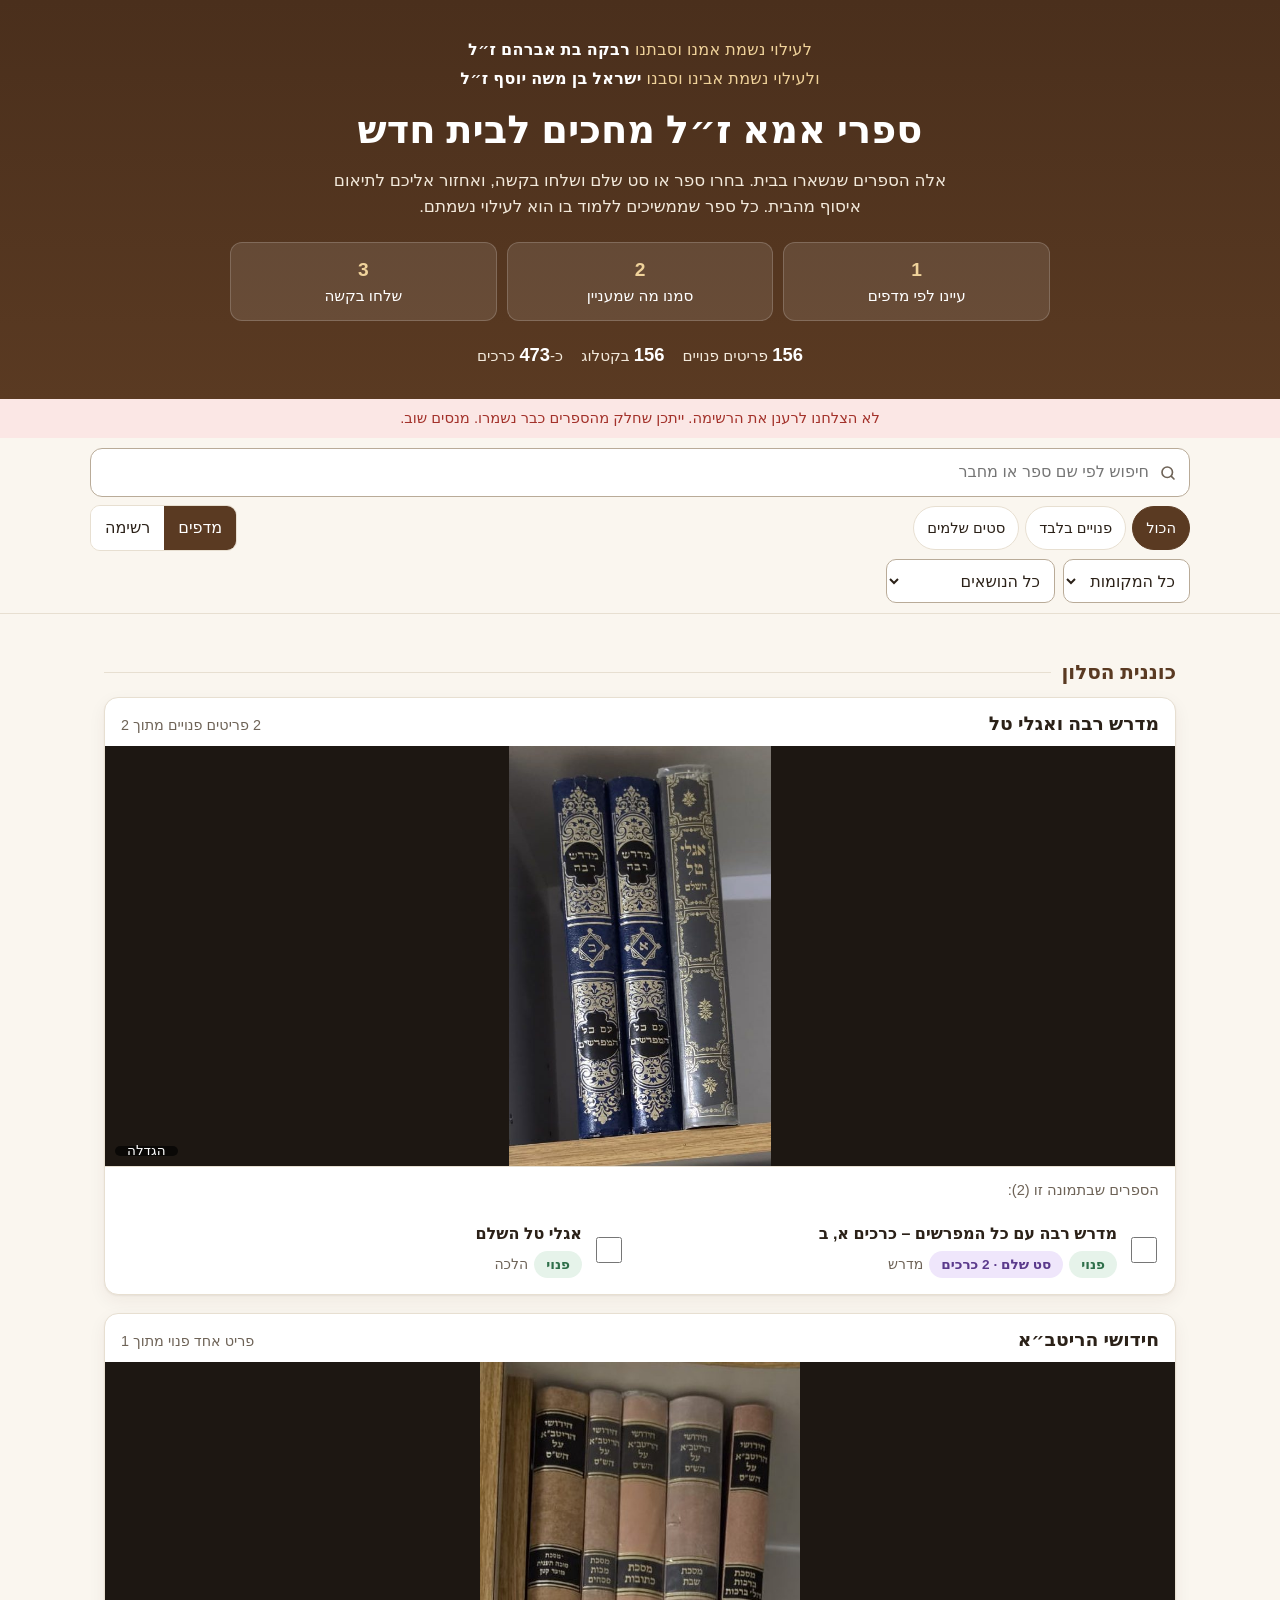
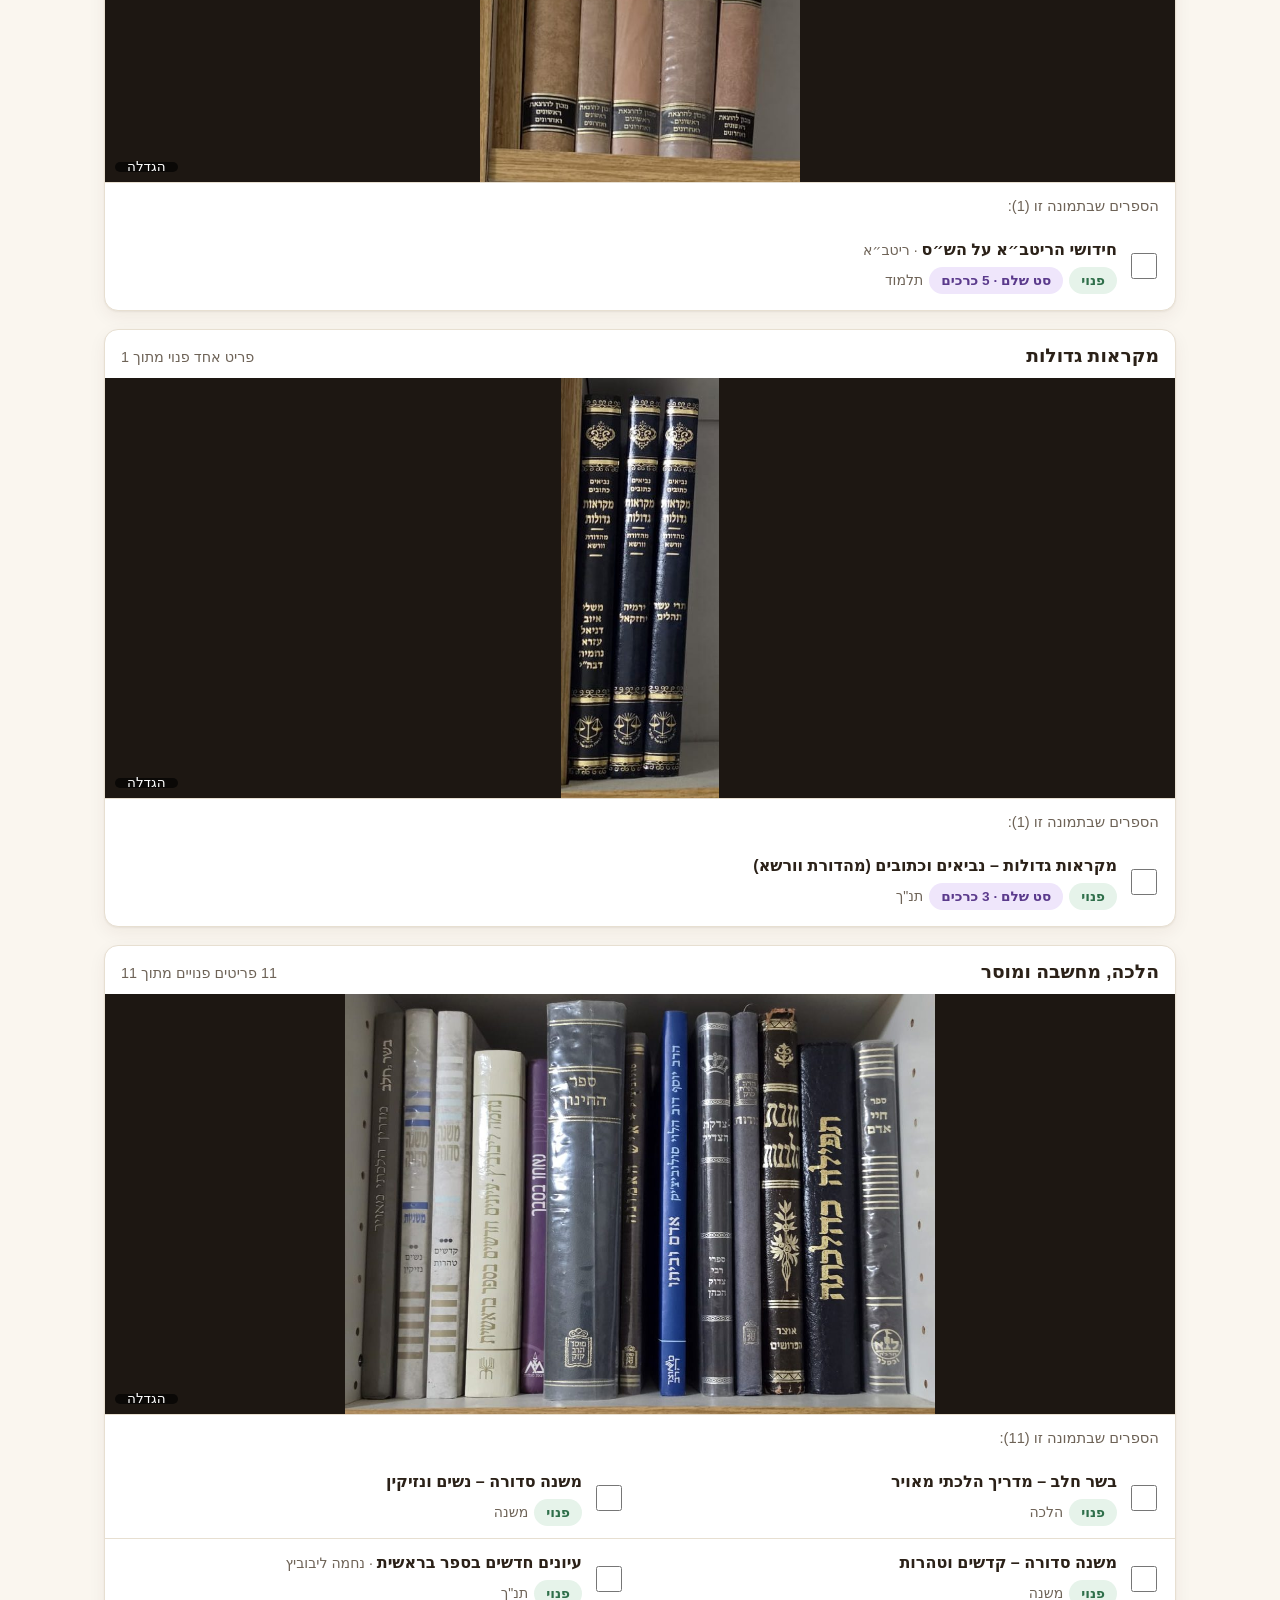
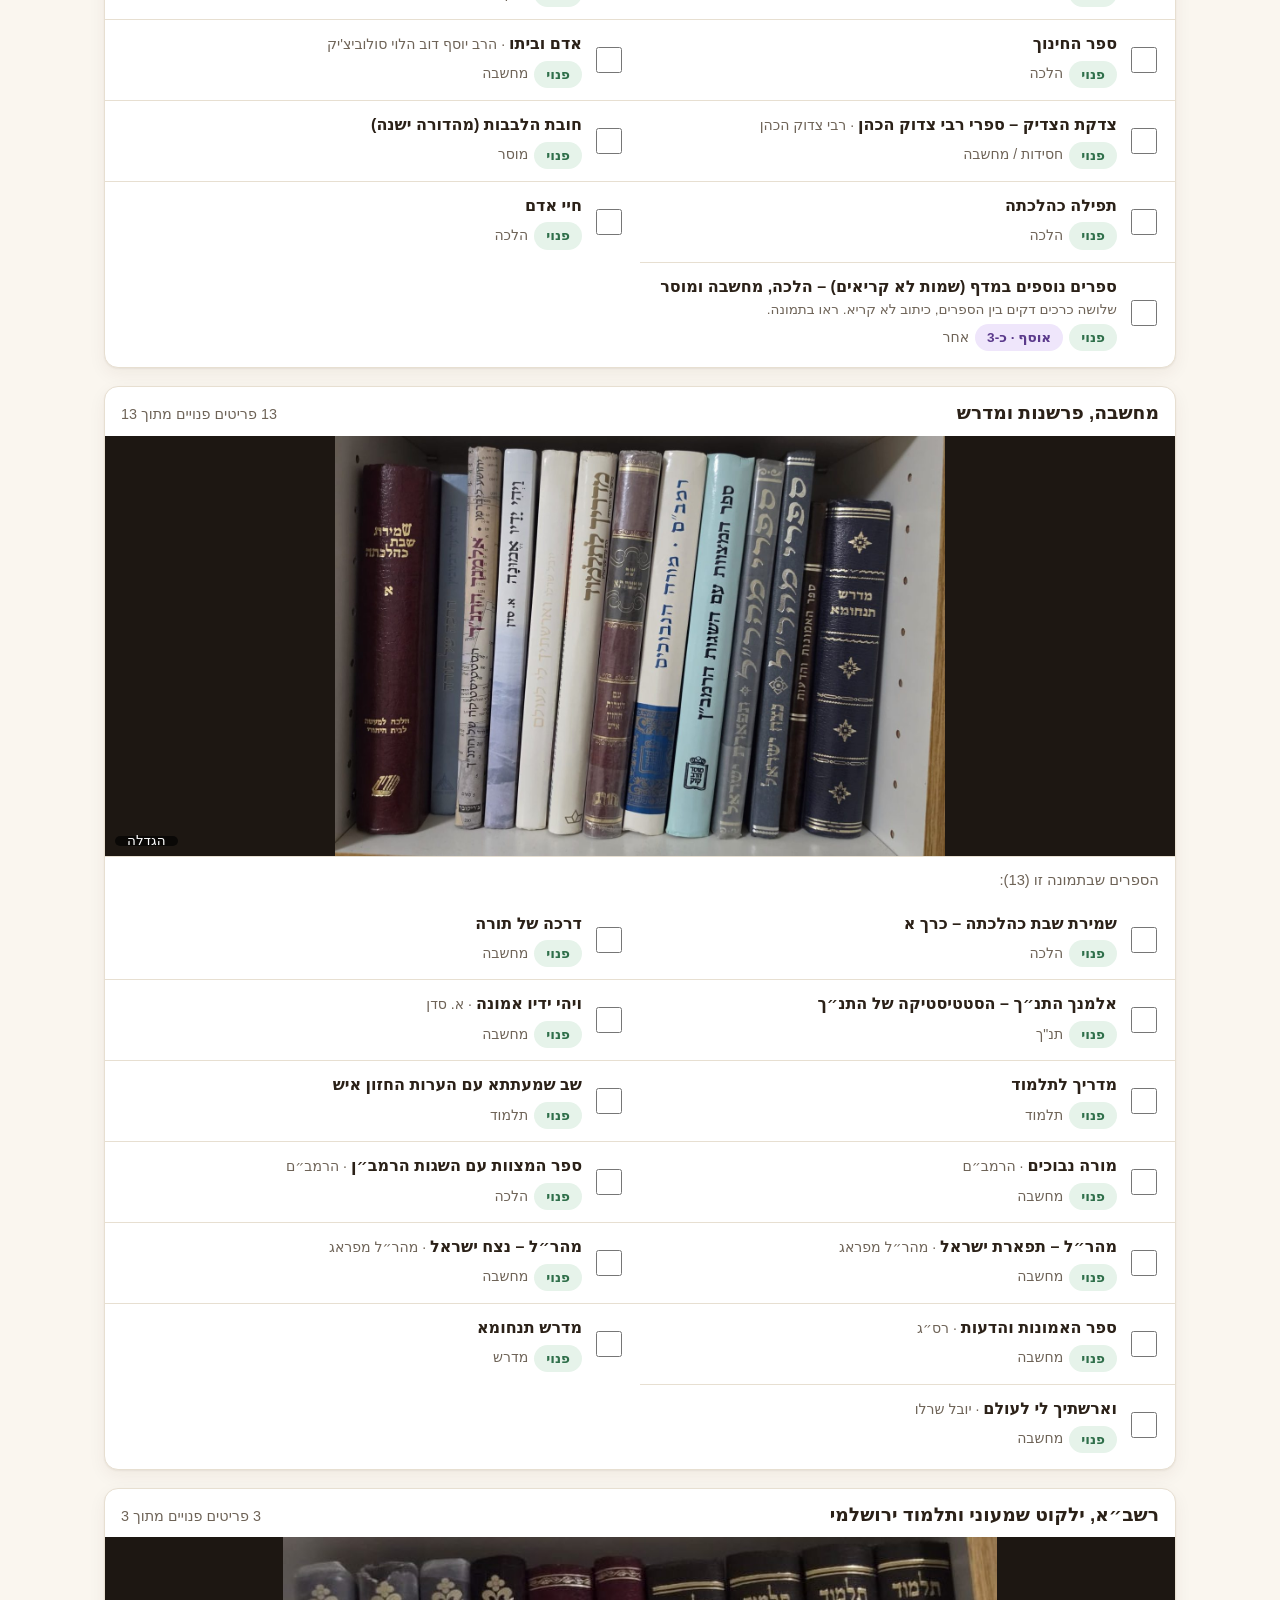
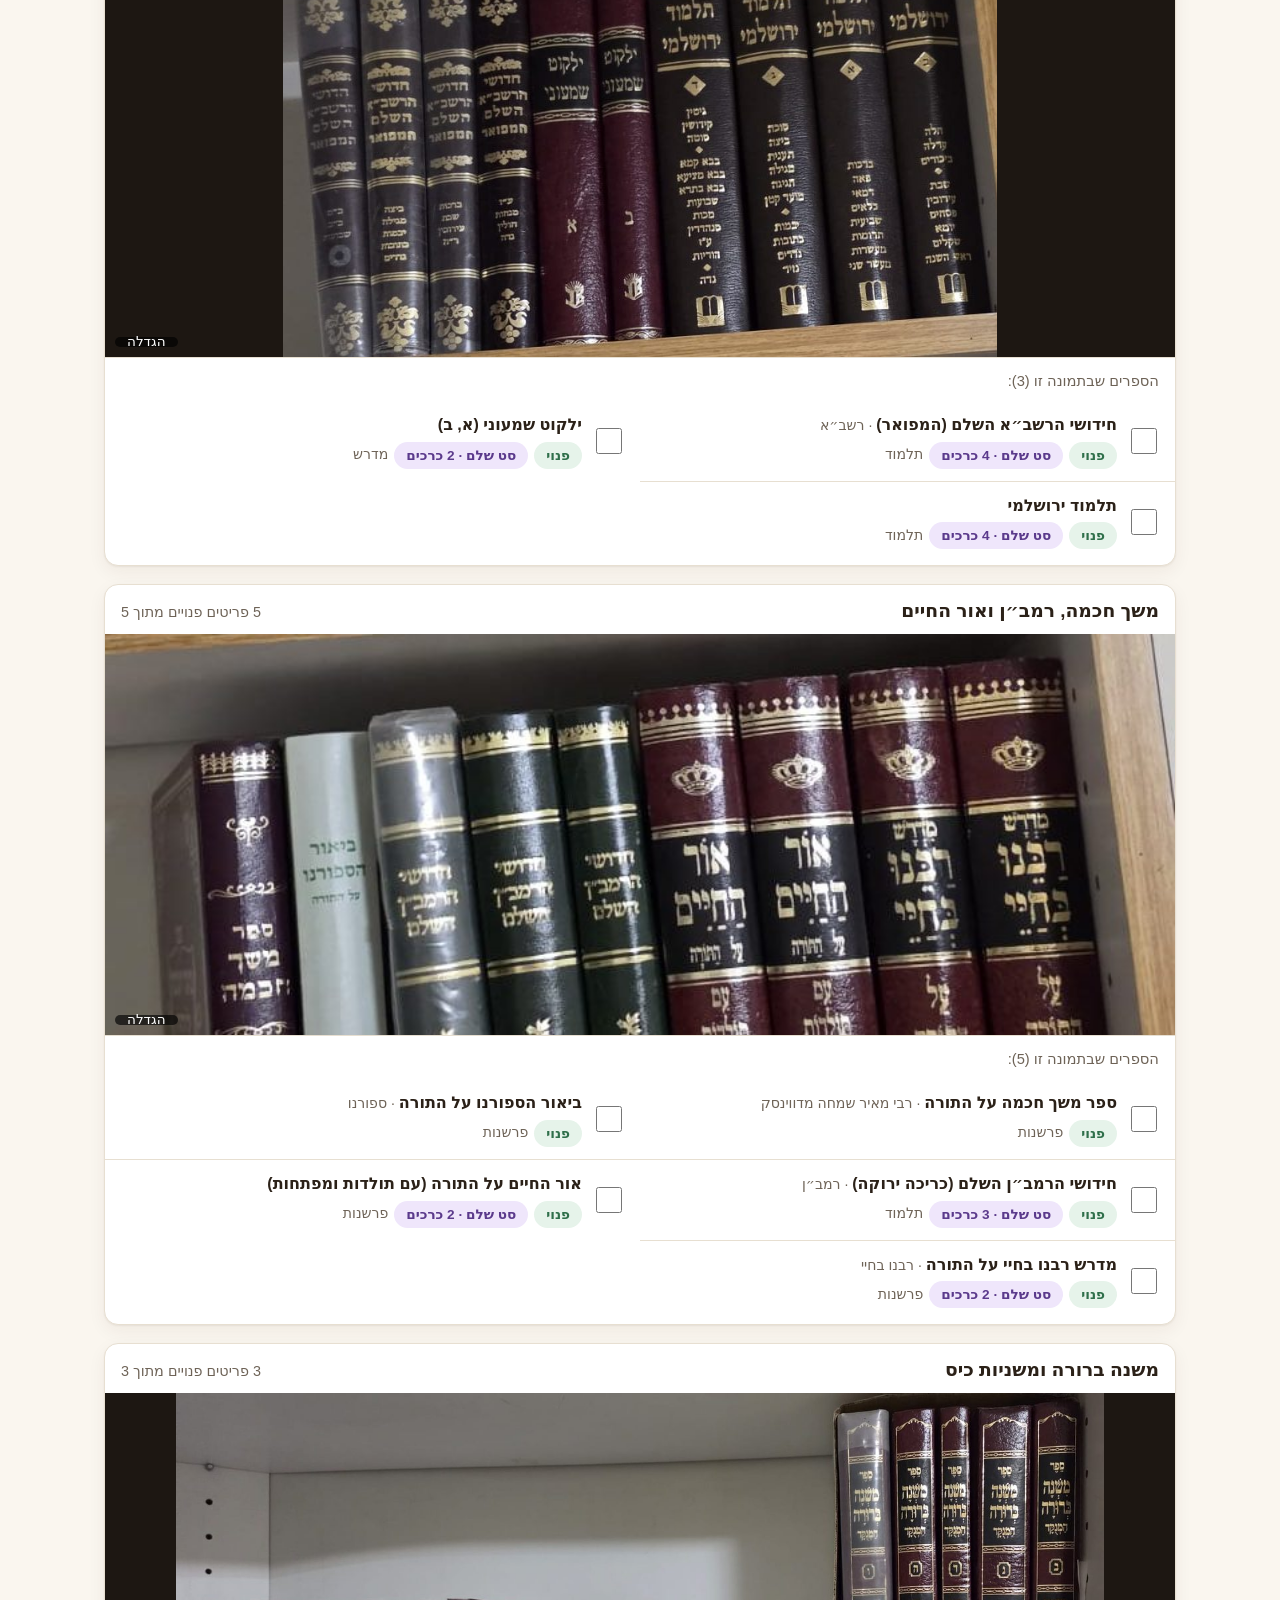
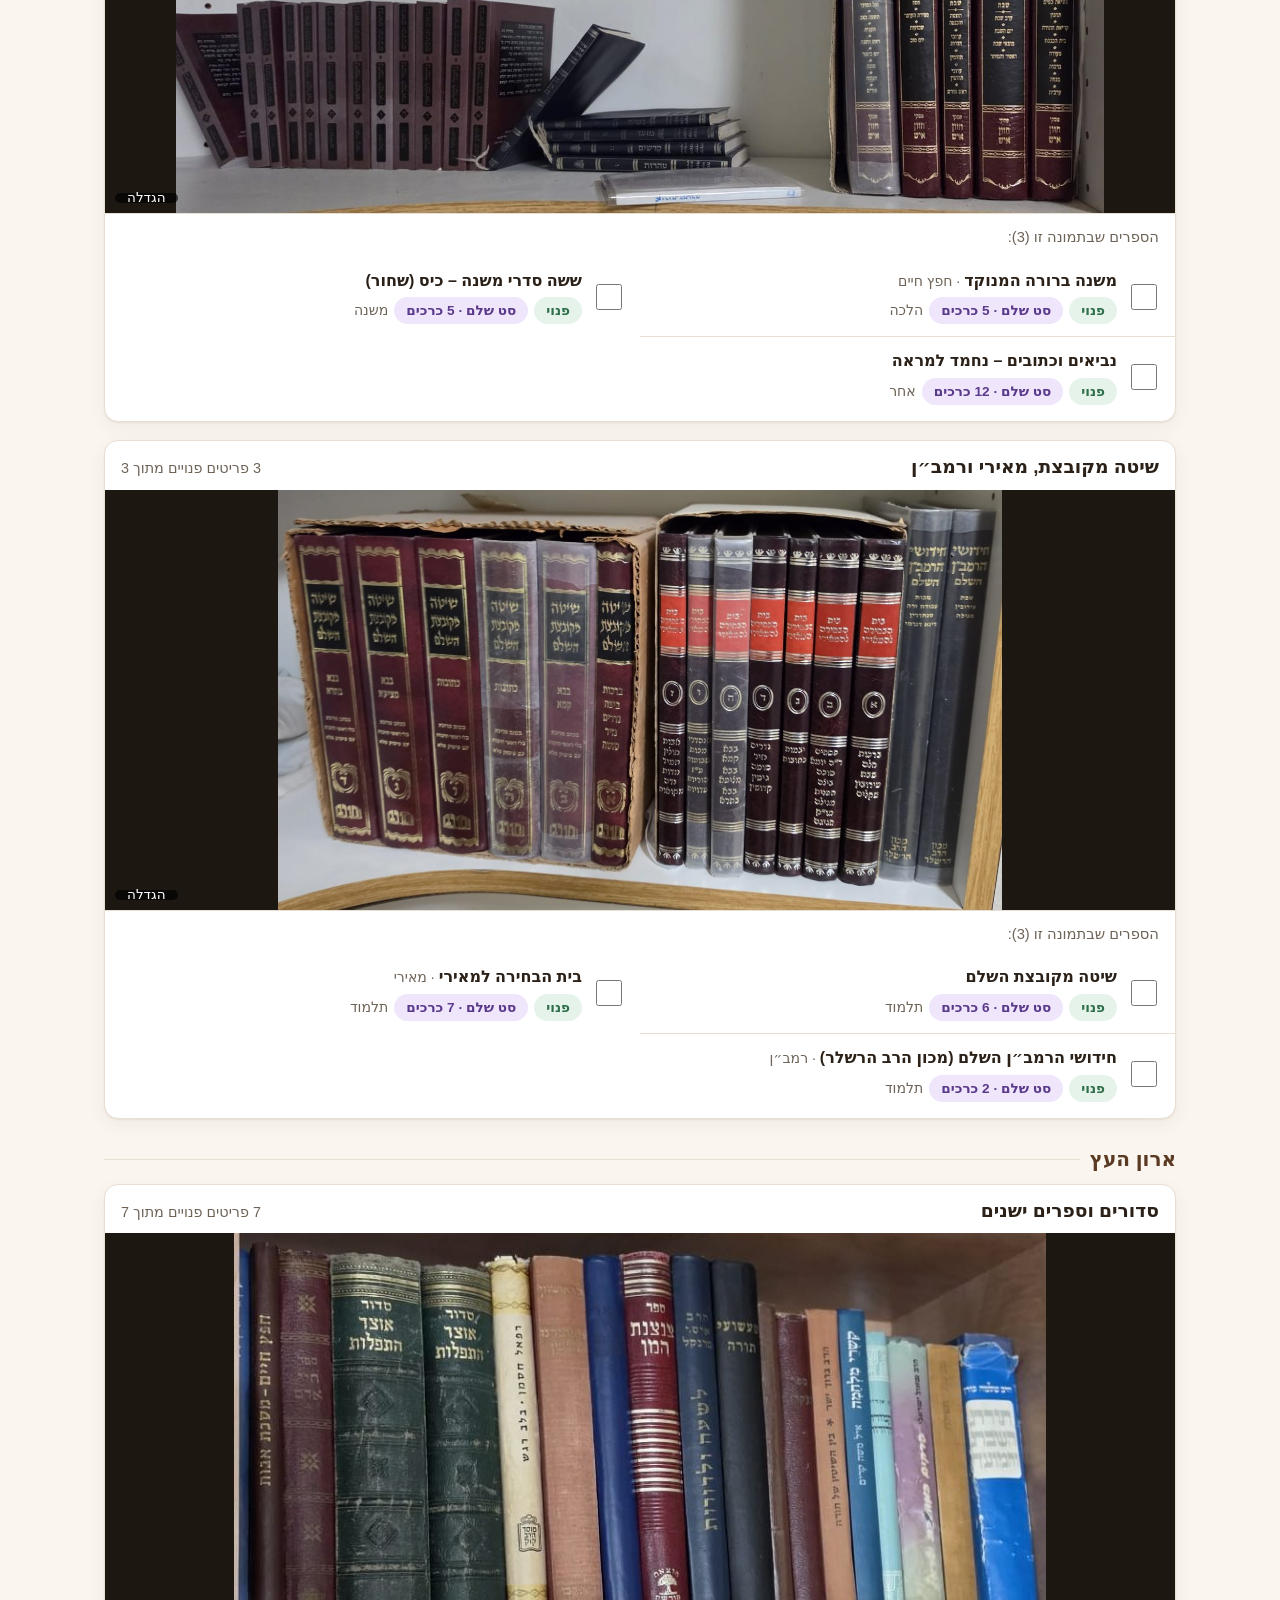
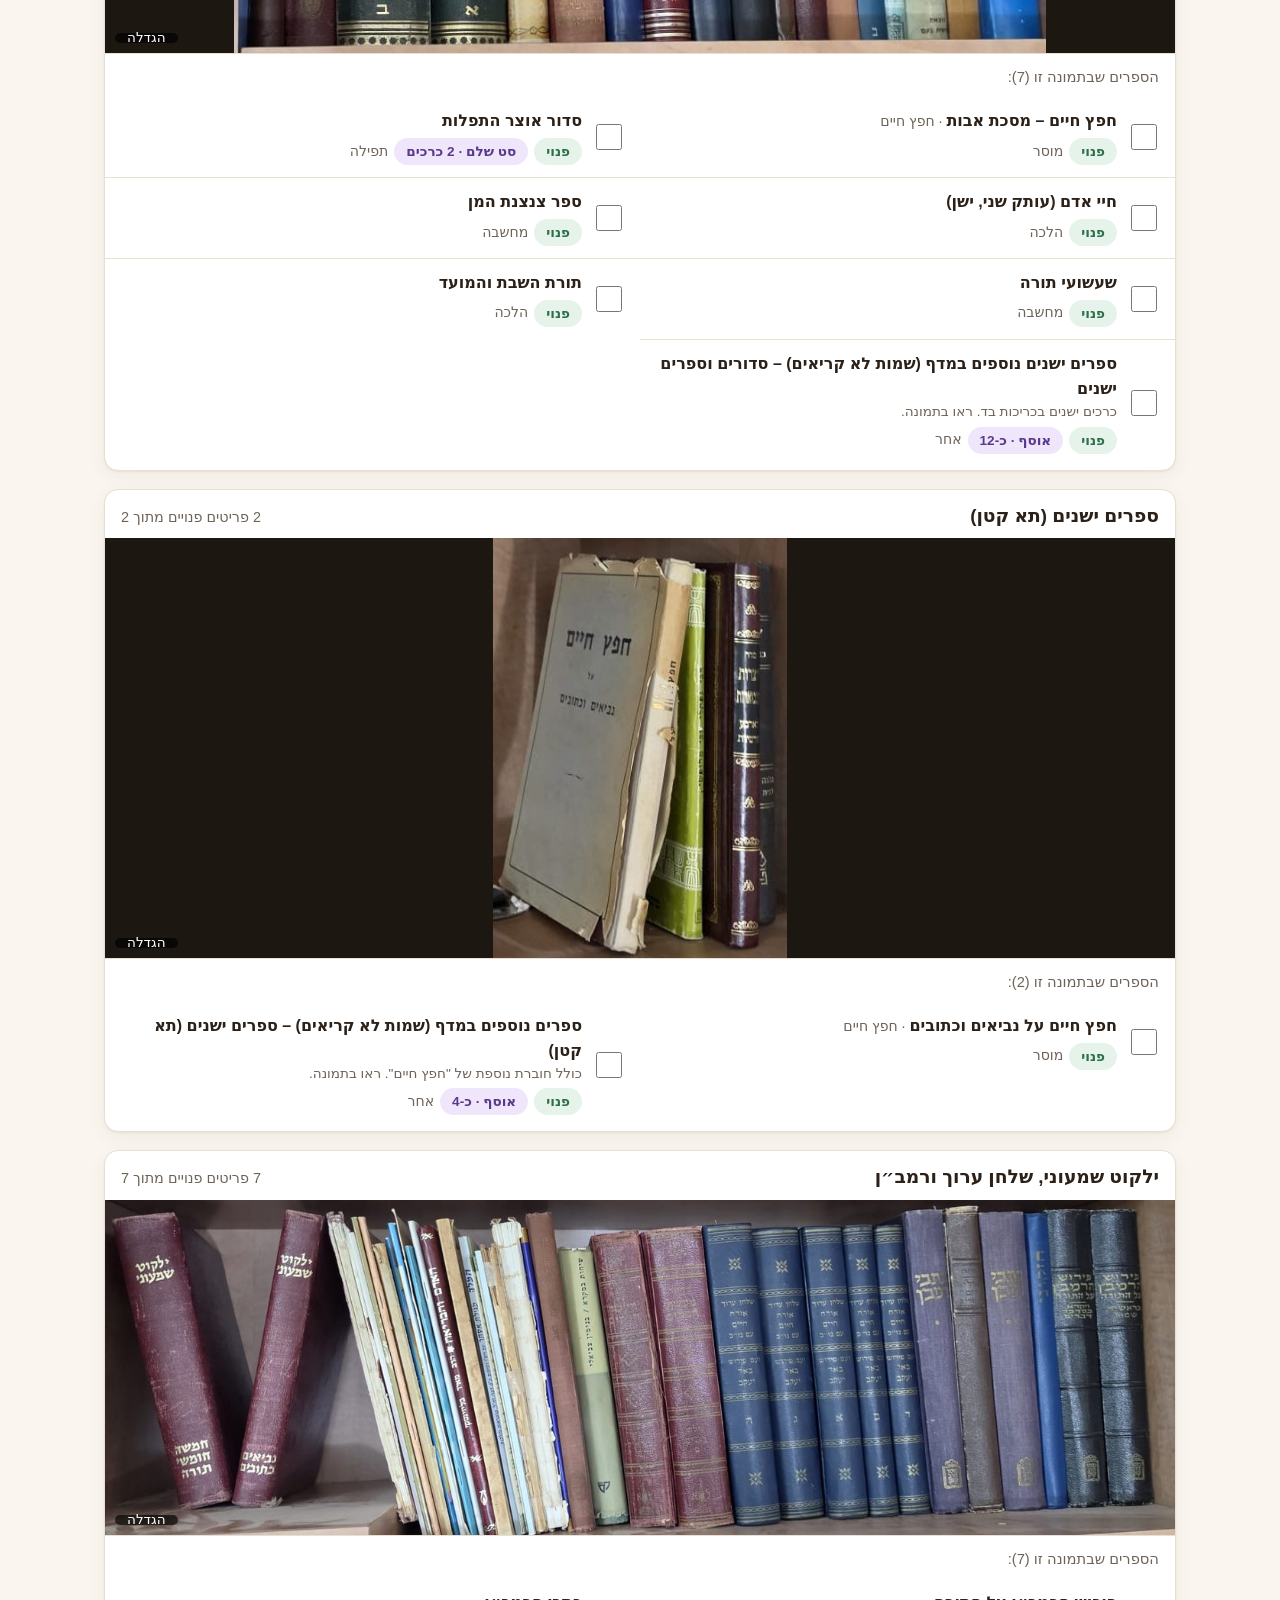
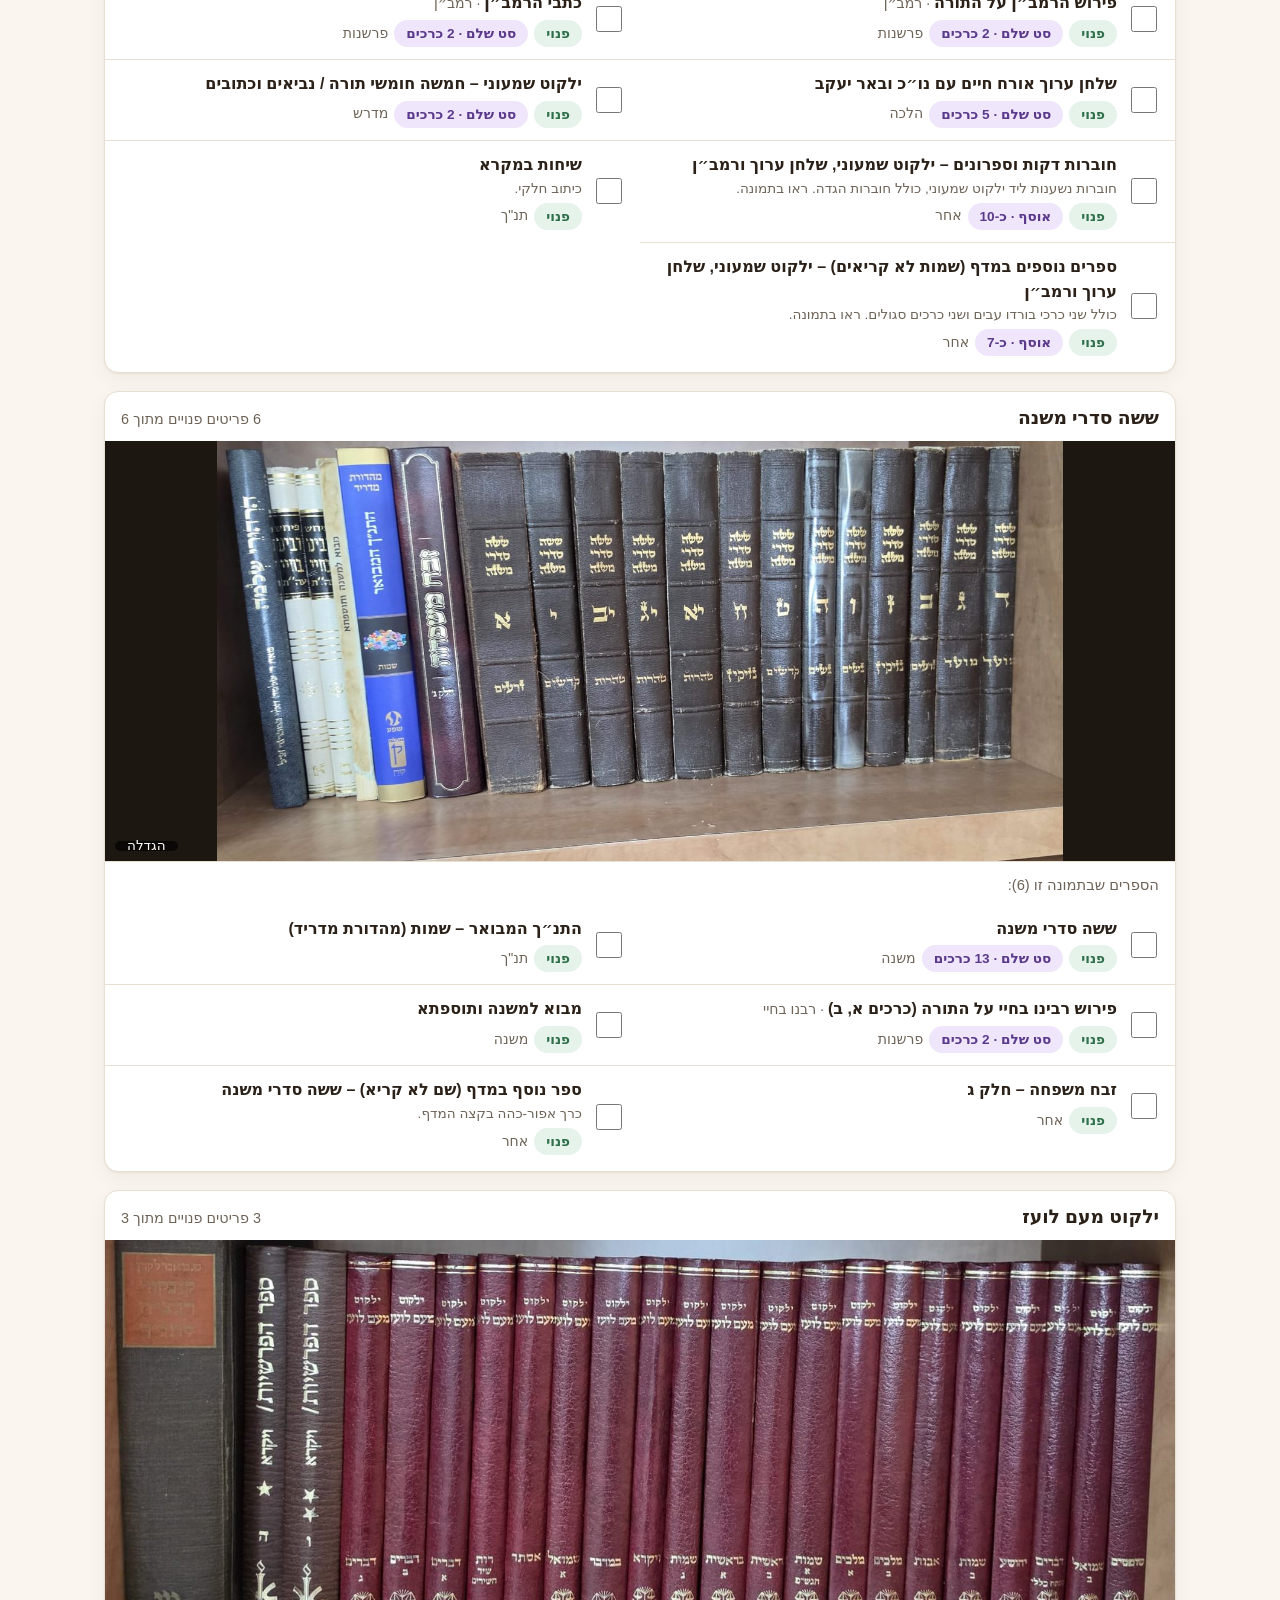
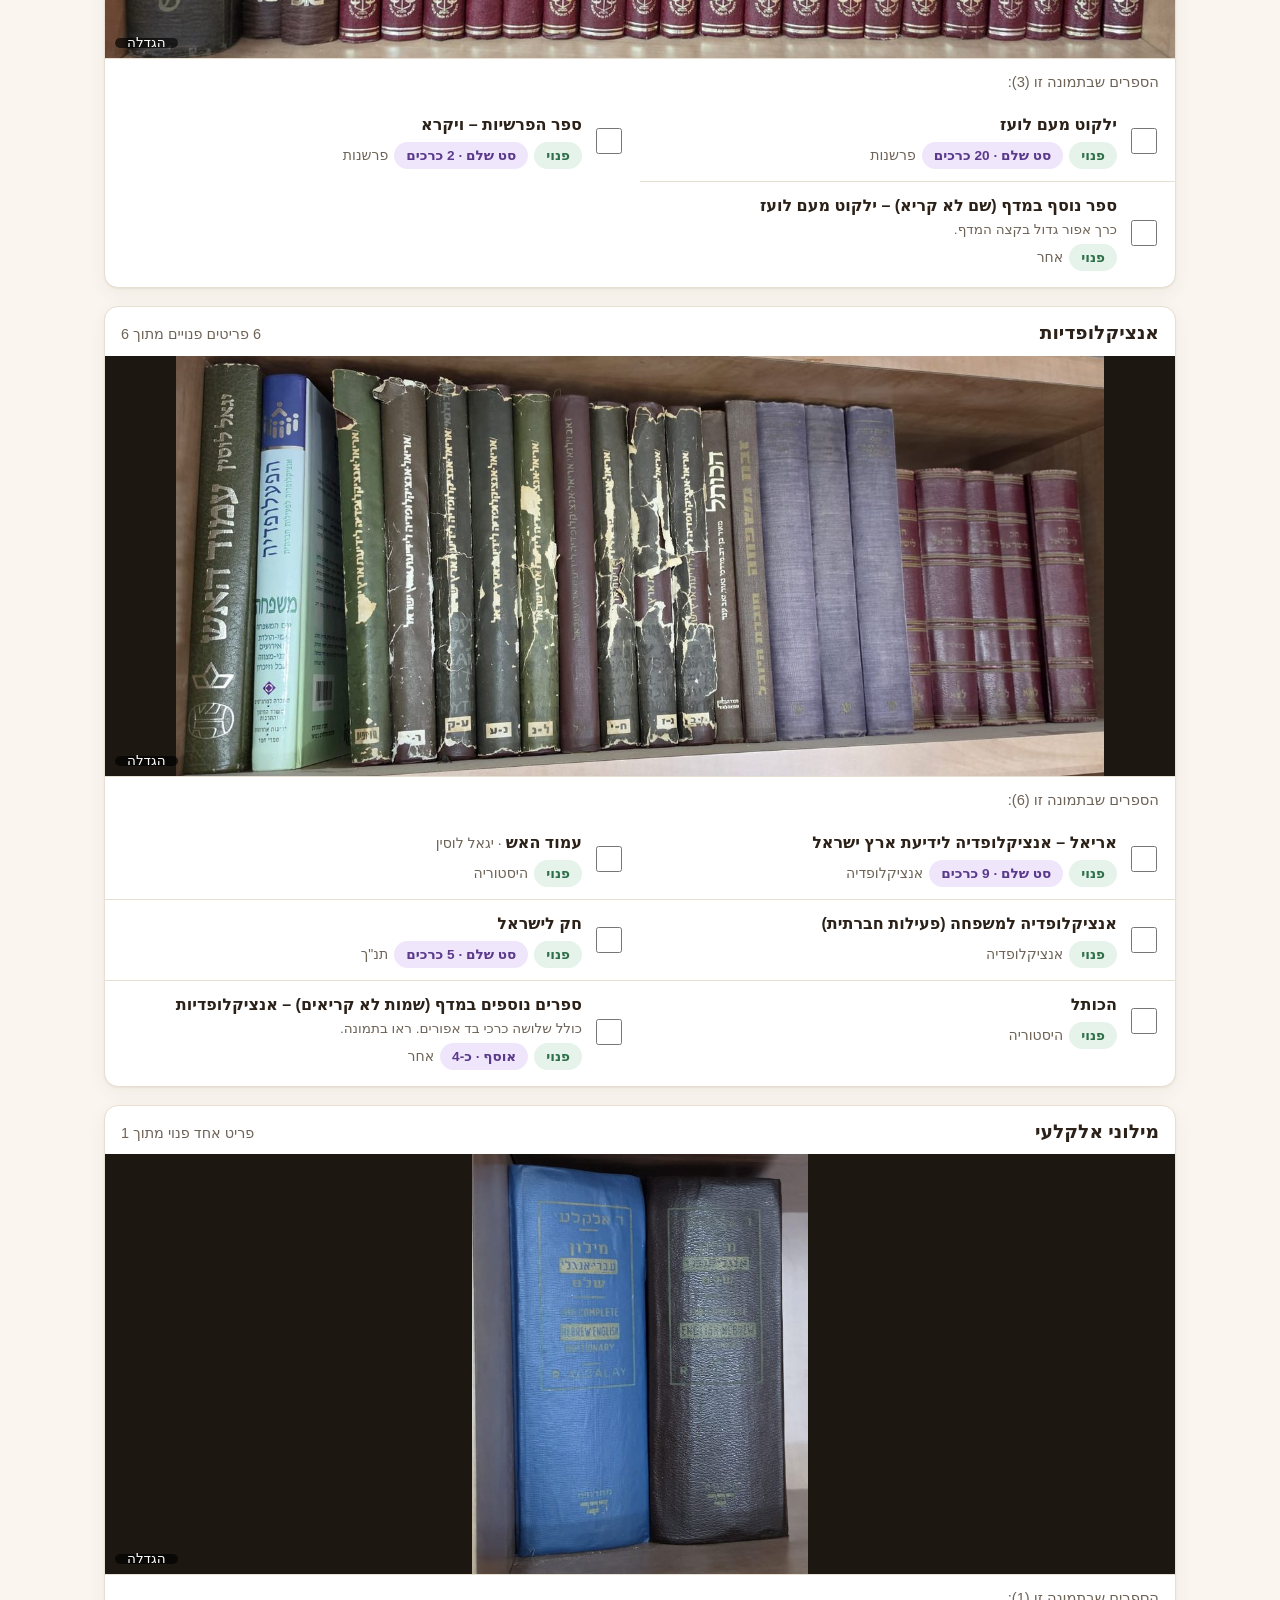
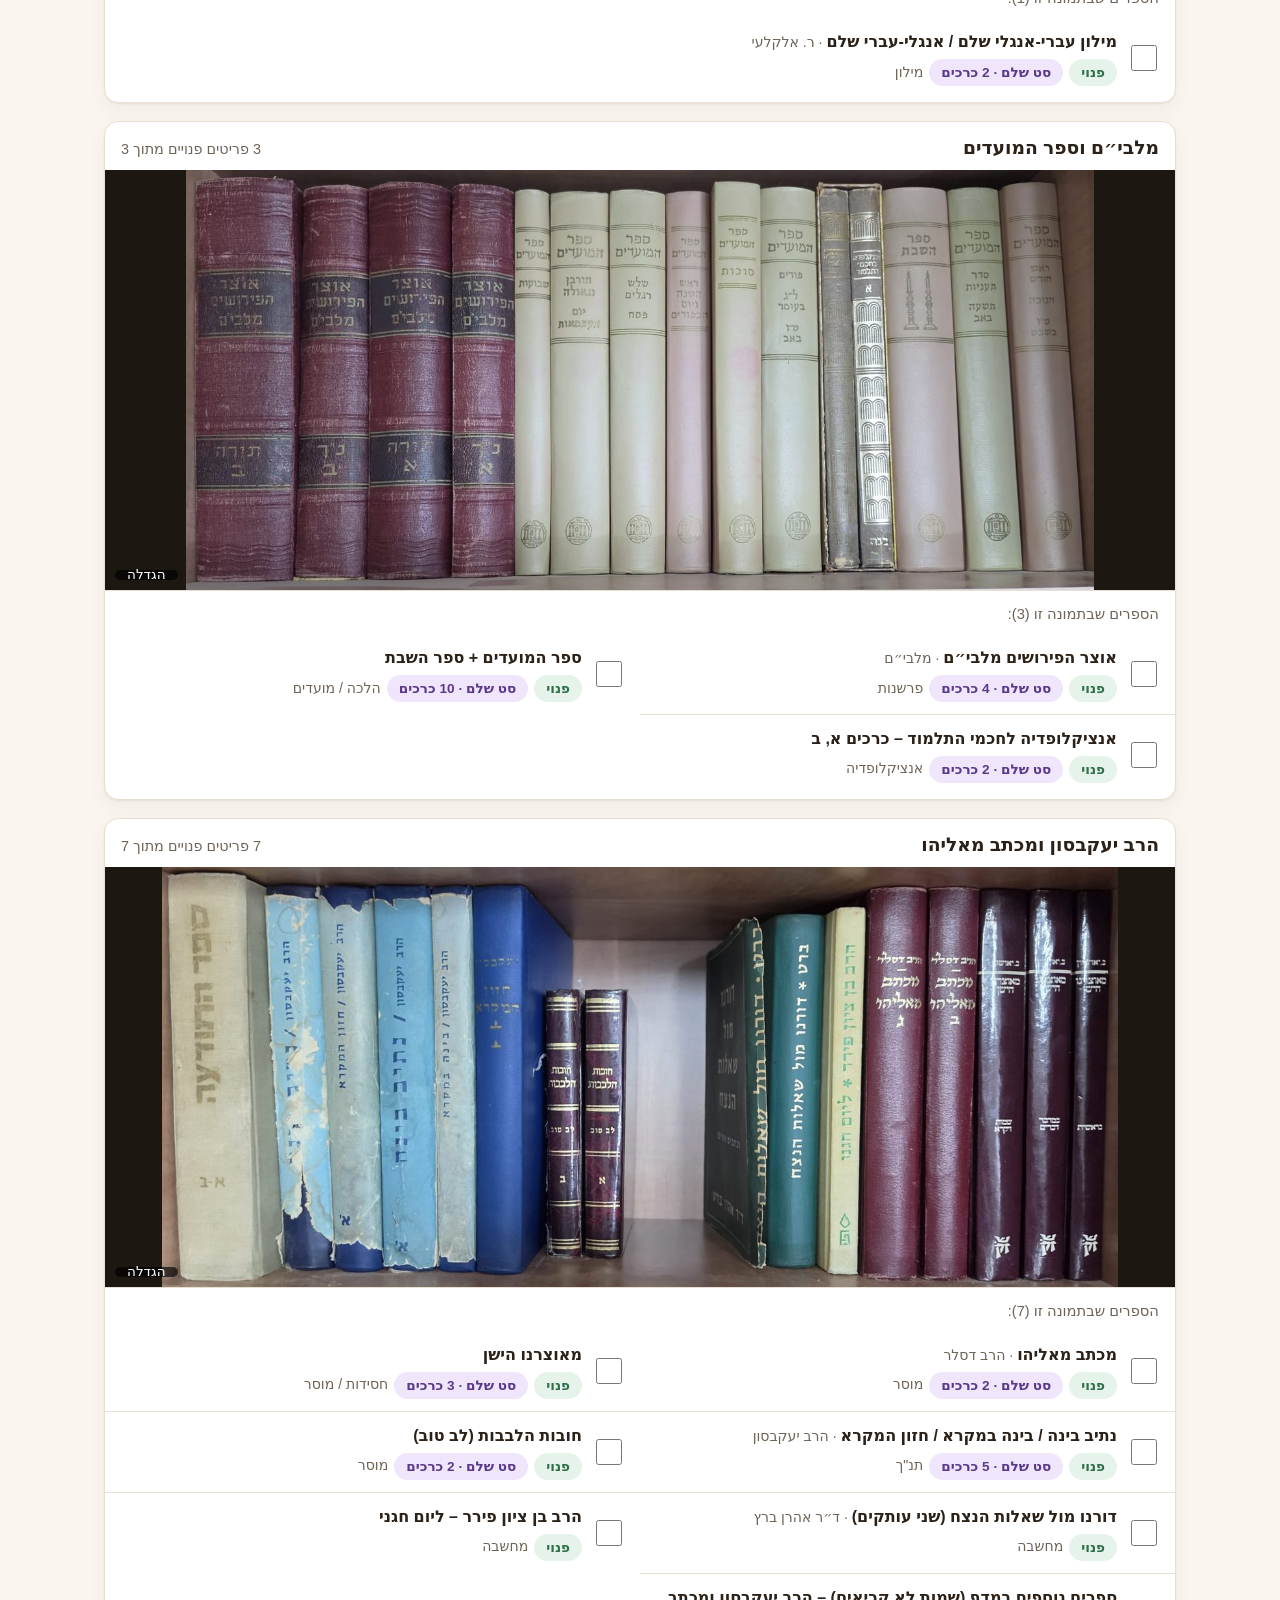
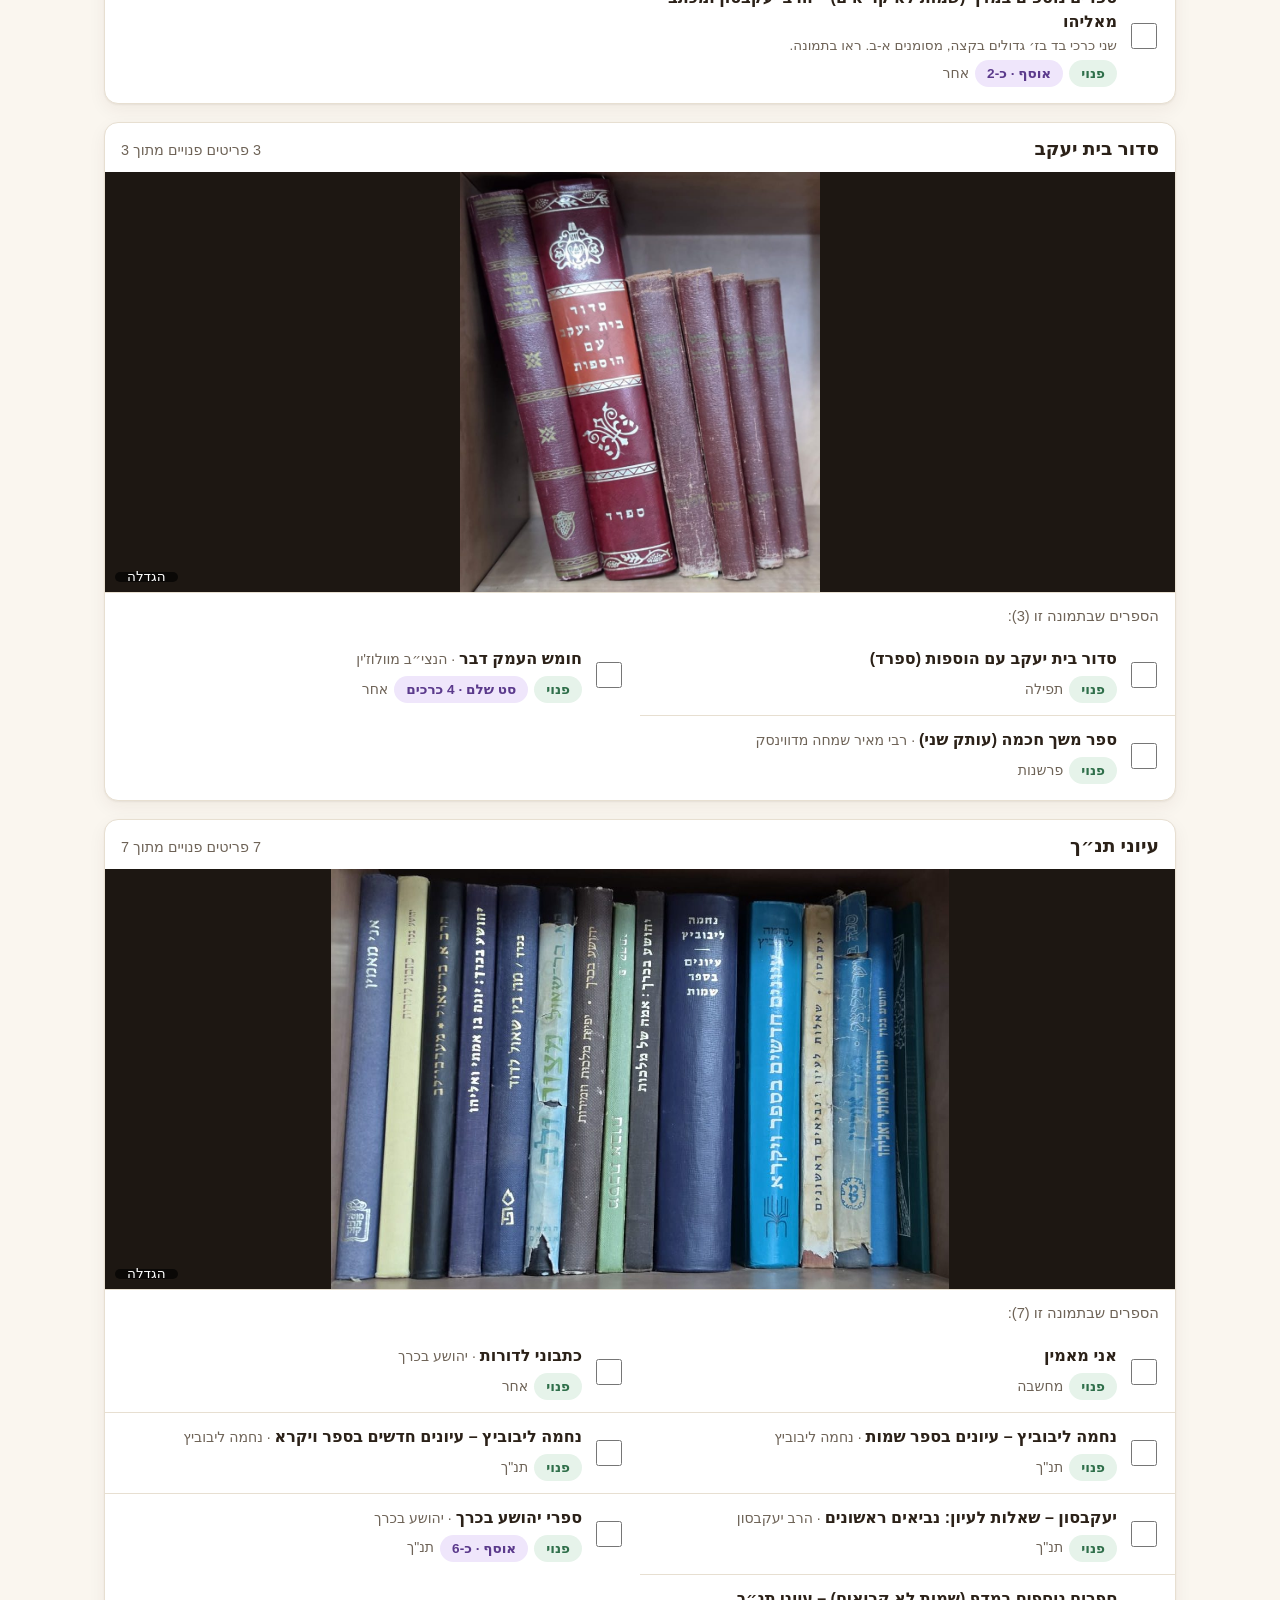
==== commit da9f77b6: "ספרים חסרים לפי התמונות, ופריסה: הרשימה מתחת לכל תמונה" ====
--- a/index.html
+++ b/index.html
@@ -119,6 +119,7 @@
             <textarea id="f-note" name="note" rows="2" maxlength="300"></textarea>
           </div>
           <div class="hp" aria-hidden="true"><label>אל תמלאו שדה זה<input type="text" name="website" id="f-website" tabindex="-1" autocomplete="off"></label></div>
+          <p class="hint" id="remember-hint">הפרטים יישמרו במכשיר הזה כדי שלא תצטרכו למלא שוב. <button class="btn-link" type="button" id="forget-contact">מחיקת הפרטים השמורים</button></p>
           <div class="err" id="e-form" role="alert"></div>
           <div class="actions">
             <button class="btn primary" type="submit" id="req-submit">שלחו בקשה</button>
--- a/css/styles.css
+++ b/css/styles.css
@@ -266,3 +266,27 @@
 .toolbar .row, .chips { min-width: 0; }
 .search { flex: 1 1 0; min-width: 140px; }
 .mine-btn, .seg { flex: none; }
+
+/* ---- תיקוני נייד שנמצאו בבדיקה על טלפון אמיתי ---- */
+.shelf-img { display: flex; align-items: center; justify-content: center; line-height: 0; }
+.shelf-img img { flex: none; }
+@media (max-width: 640px) {
+  .toolbar { position: static; }          /* לא דביק בנייד: לא אוכל מסך */
+  .chips-row { flex-wrap: wrap; }
+  .chips { flex-wrap: wrap; overflow: visible; flex: 1 1 100%; }
+  .seg { margin-inline-start: 0; }
+  html { scroll-padding-top: 8px; }
+}
+
+/* ---- פריסה: תמונת המדף למעלה, כל הספרים שבה מתחתיה ---- */
+.shelf-body { display: block; }
+.shelf-img { position: relative; top: auto; align-self: auto; }
+.shelf-img img { max-height: 340px; }
+.shelf-note { margin: 0; padding: 12px 16px 4px; color: var(--muted); font-size: .92rem; border-top: 1px solid var(--line); }
+.desc { display: block; color: var(--muted); font-size: .85rem; }
+@media (min-width: 900px) {
+  .shelf-body { display: block; }
+  .shelf-img img { max-height: 420px; }
+  .items { display: grid; grid-template-columns: 1fr 1fr; column-gap: 0; }
+  .item:nth-child(2) { border-top: 0; }
+}
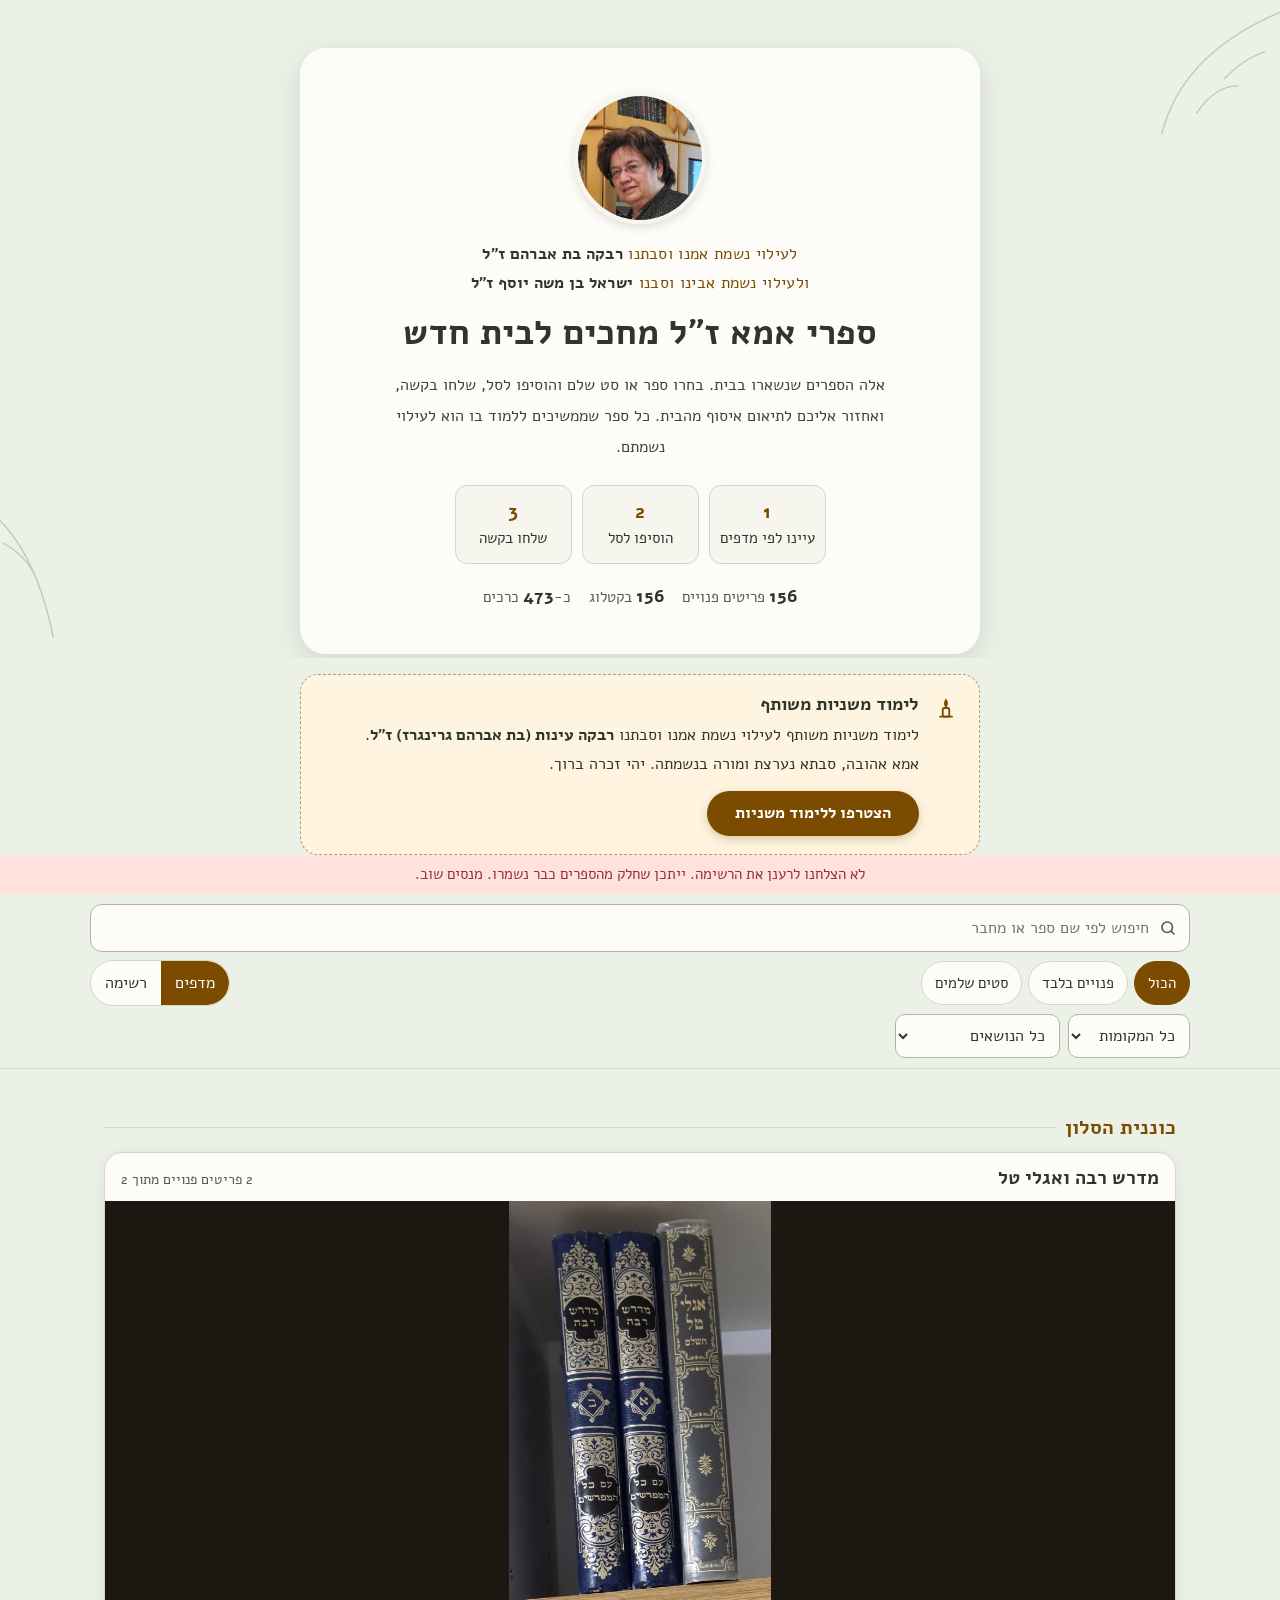
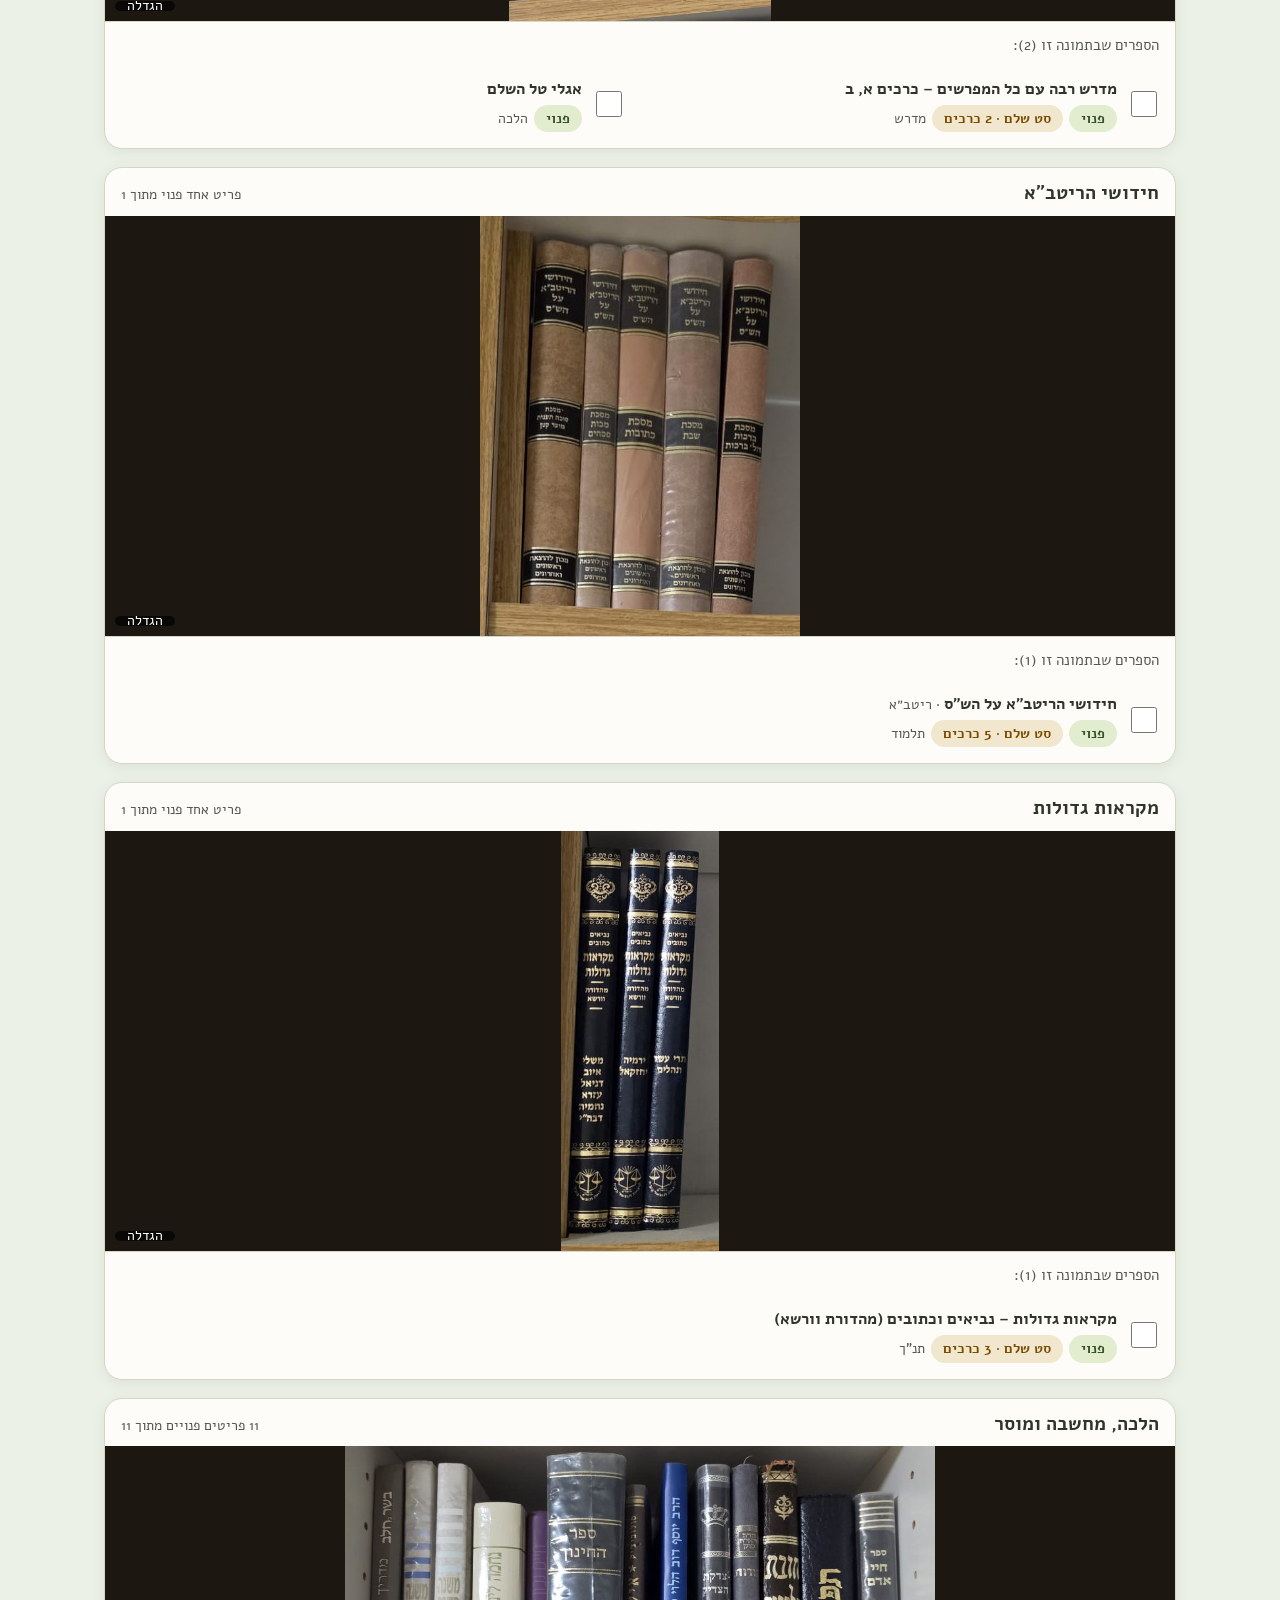
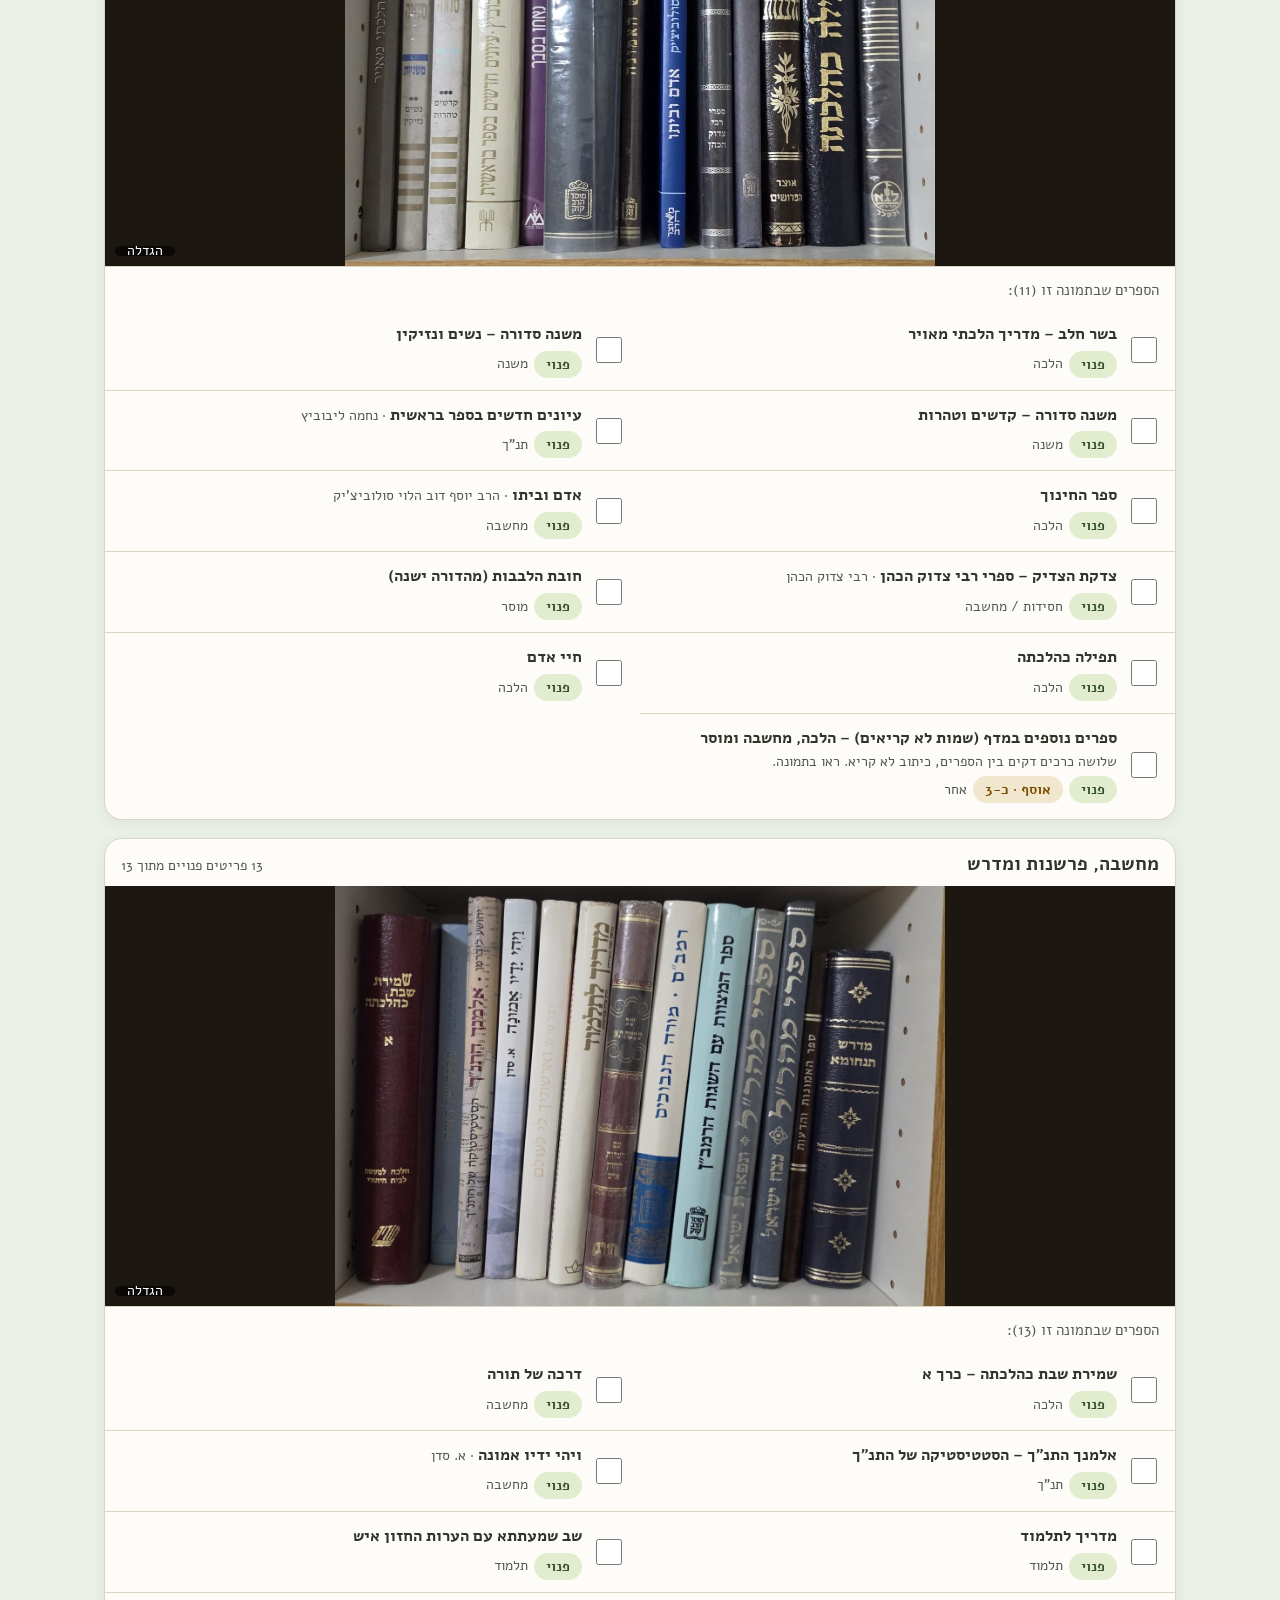
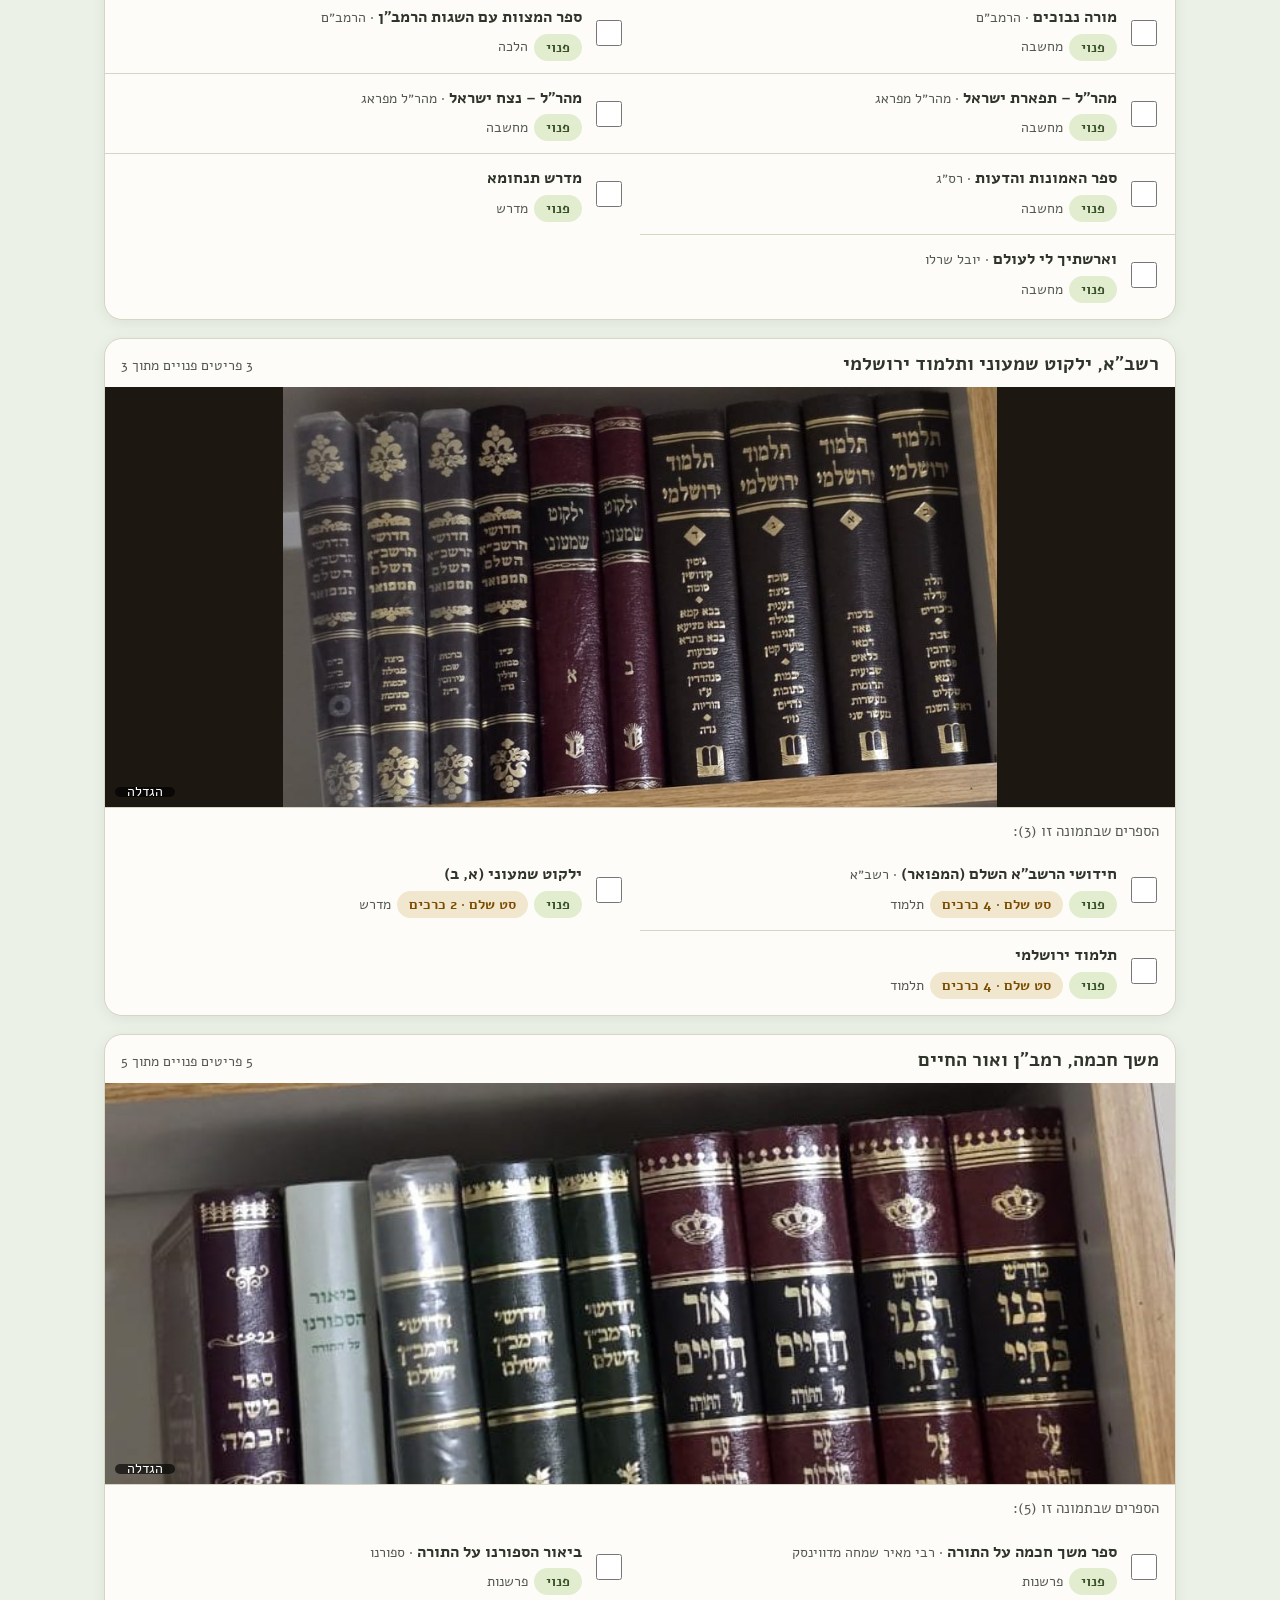
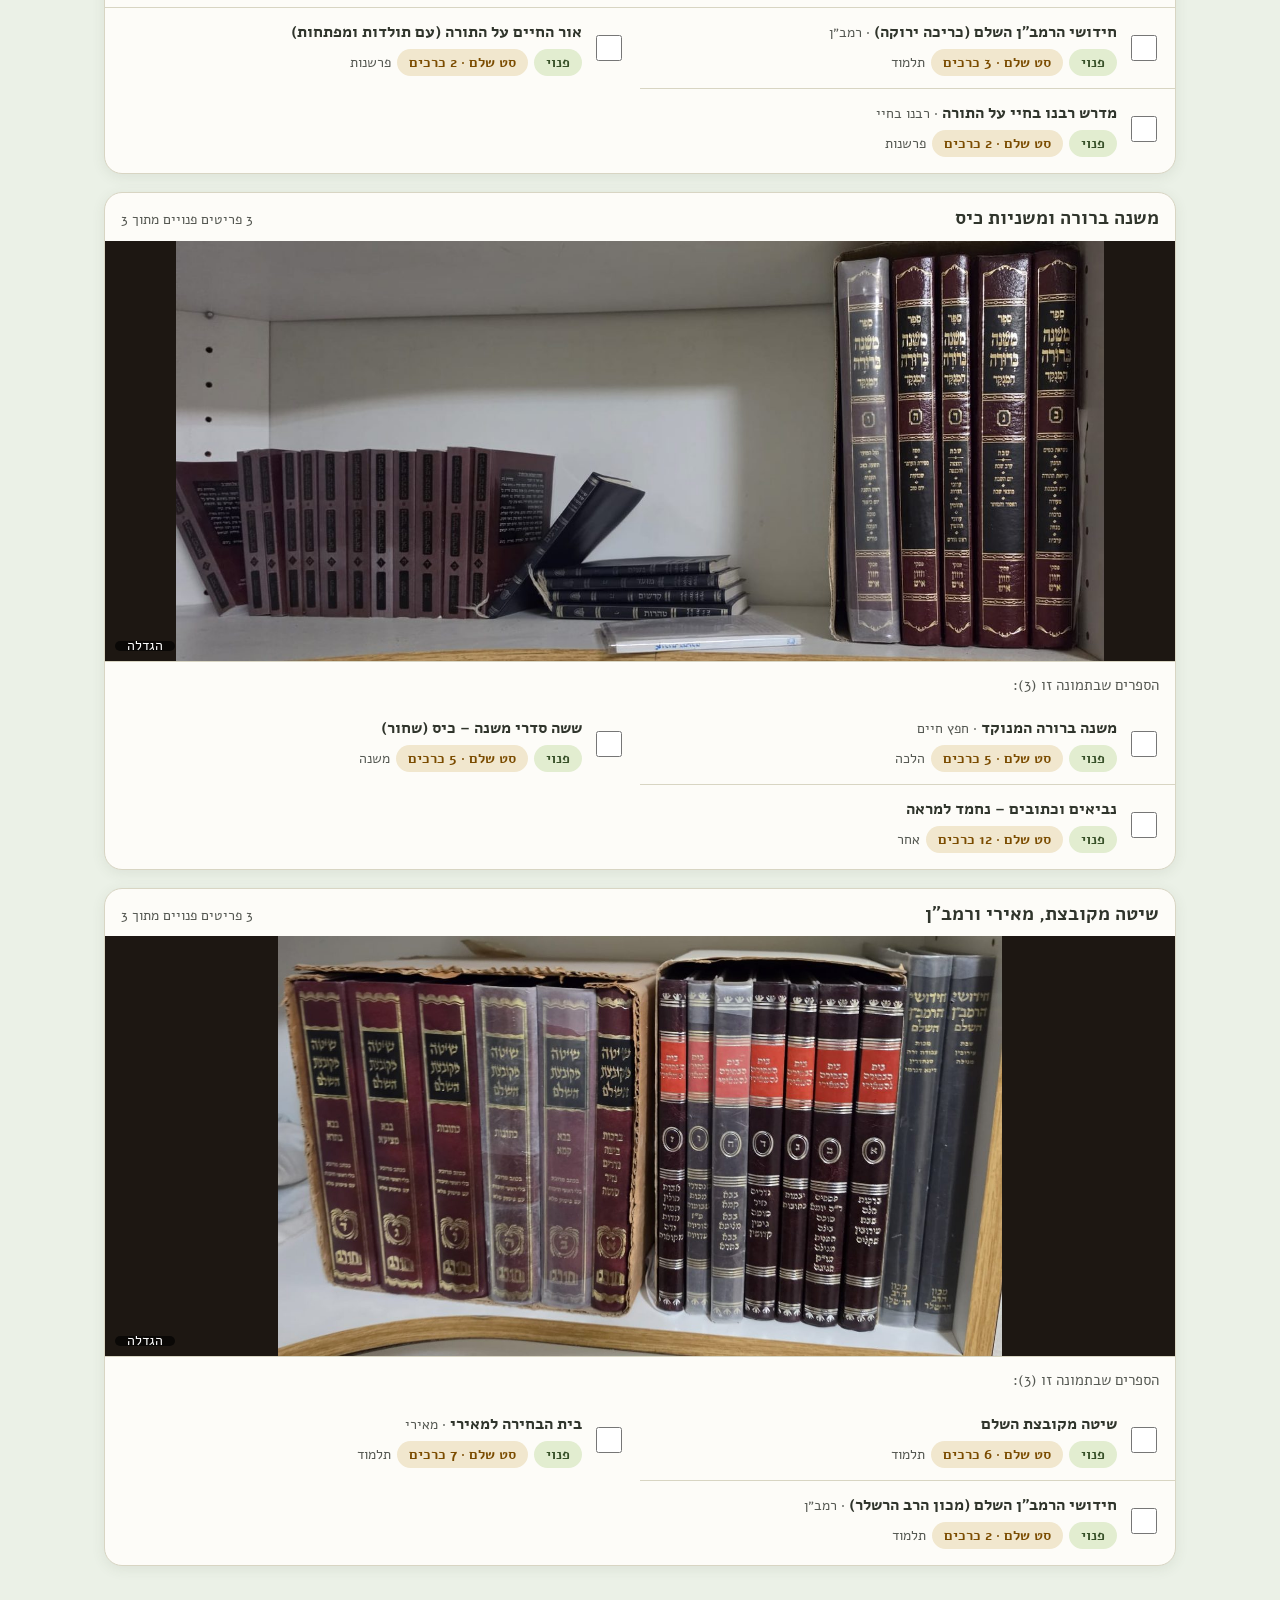
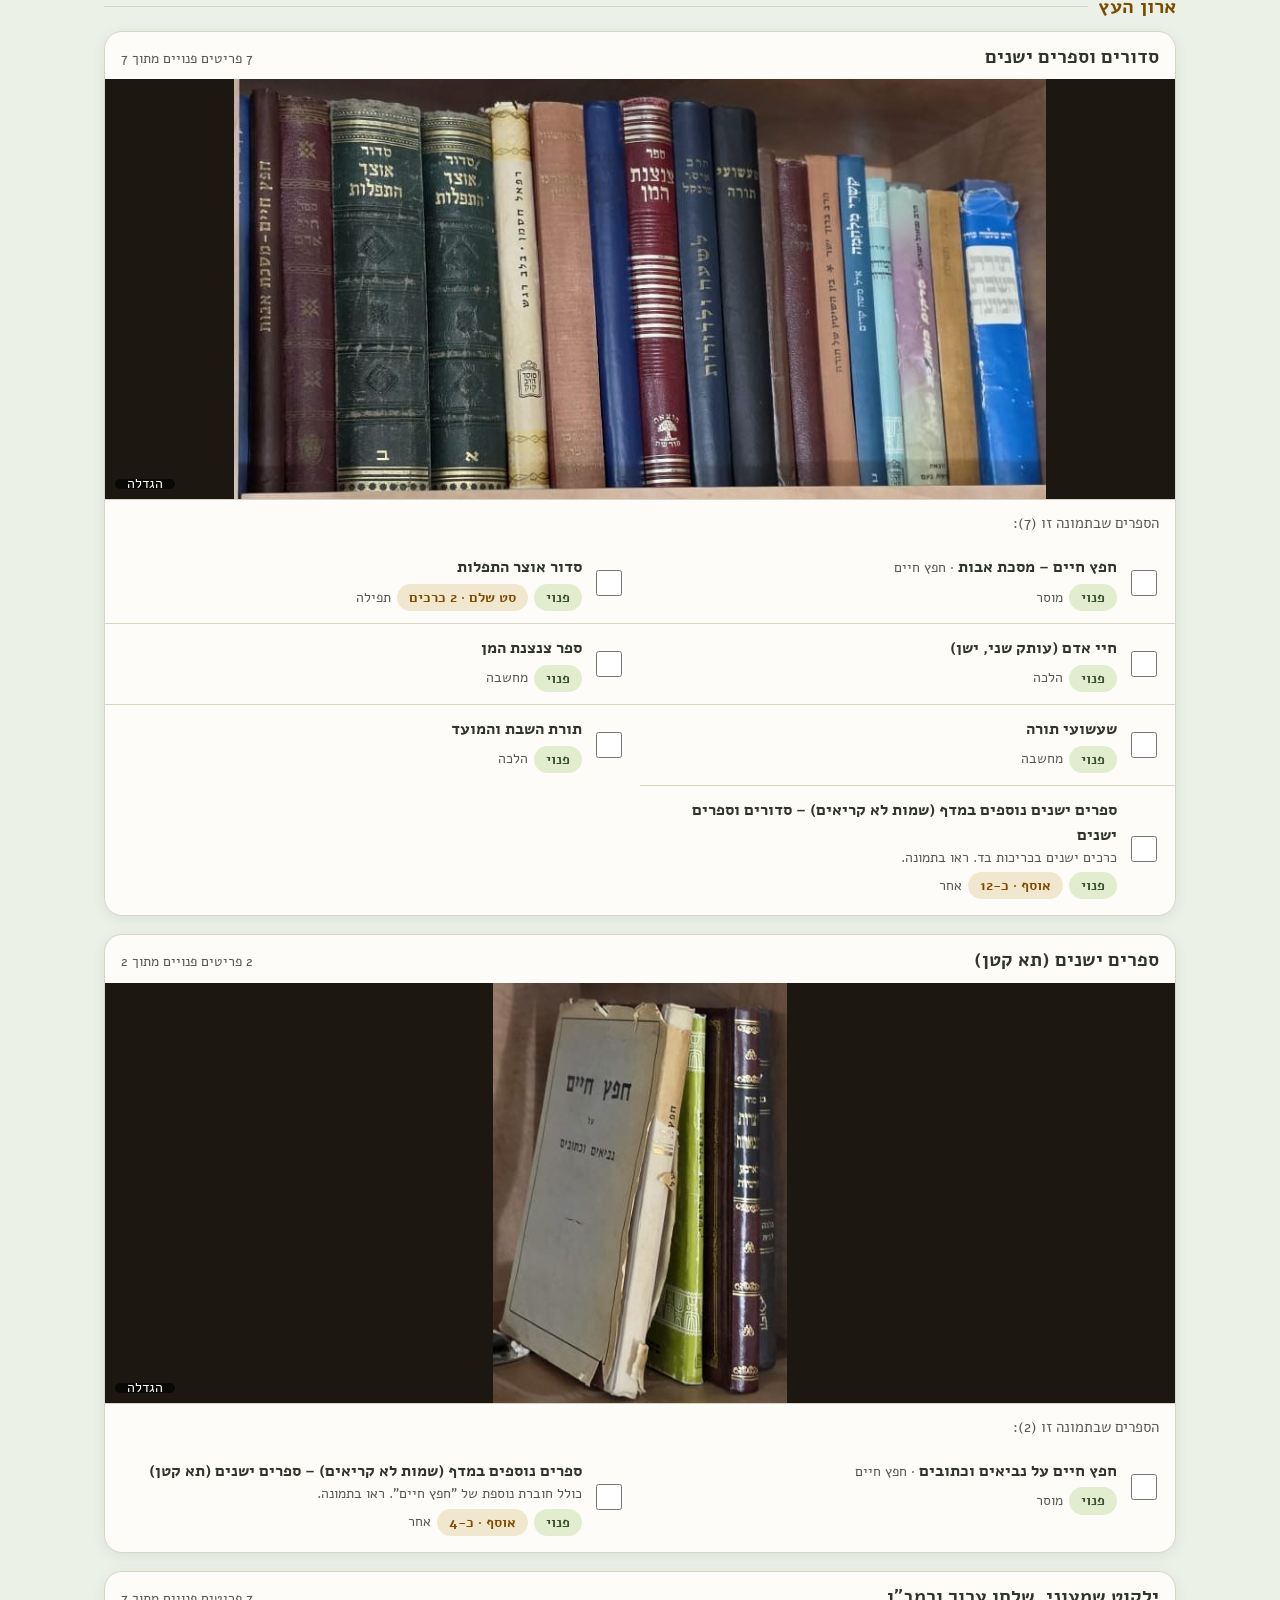
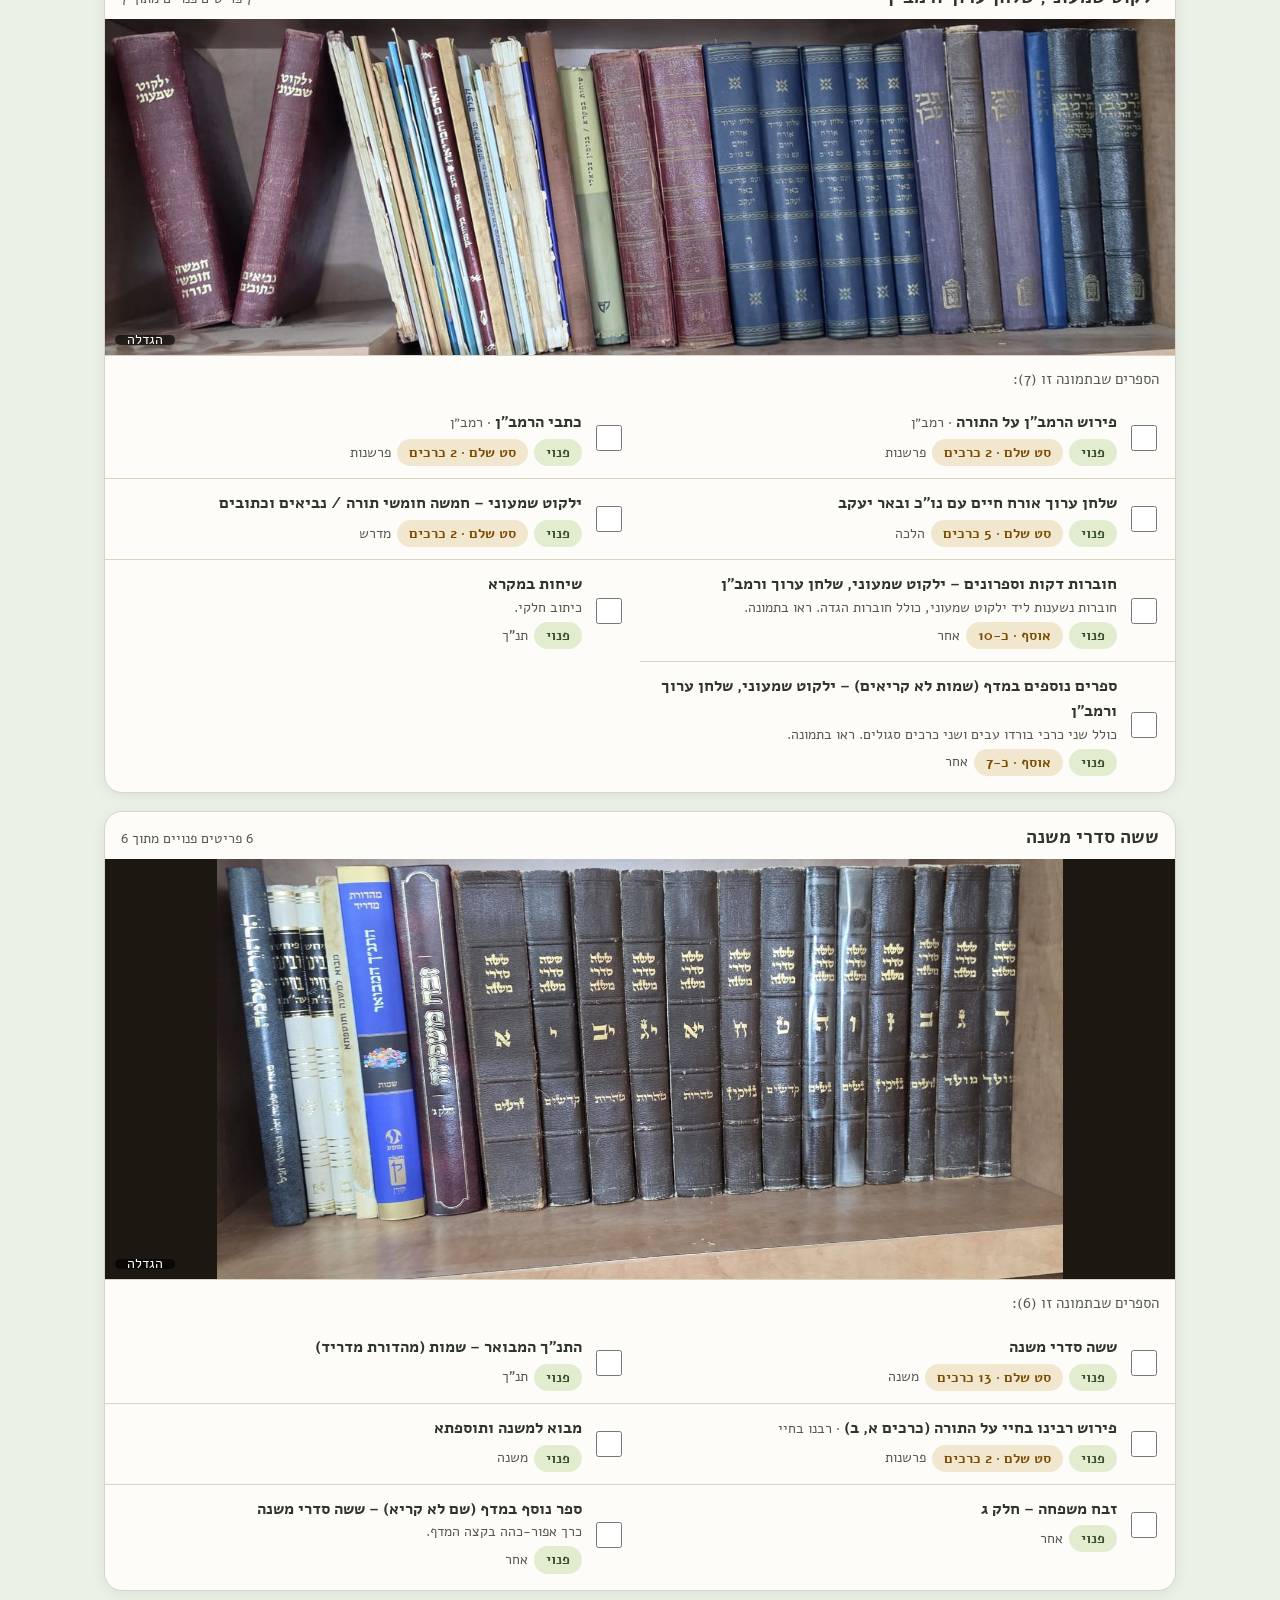
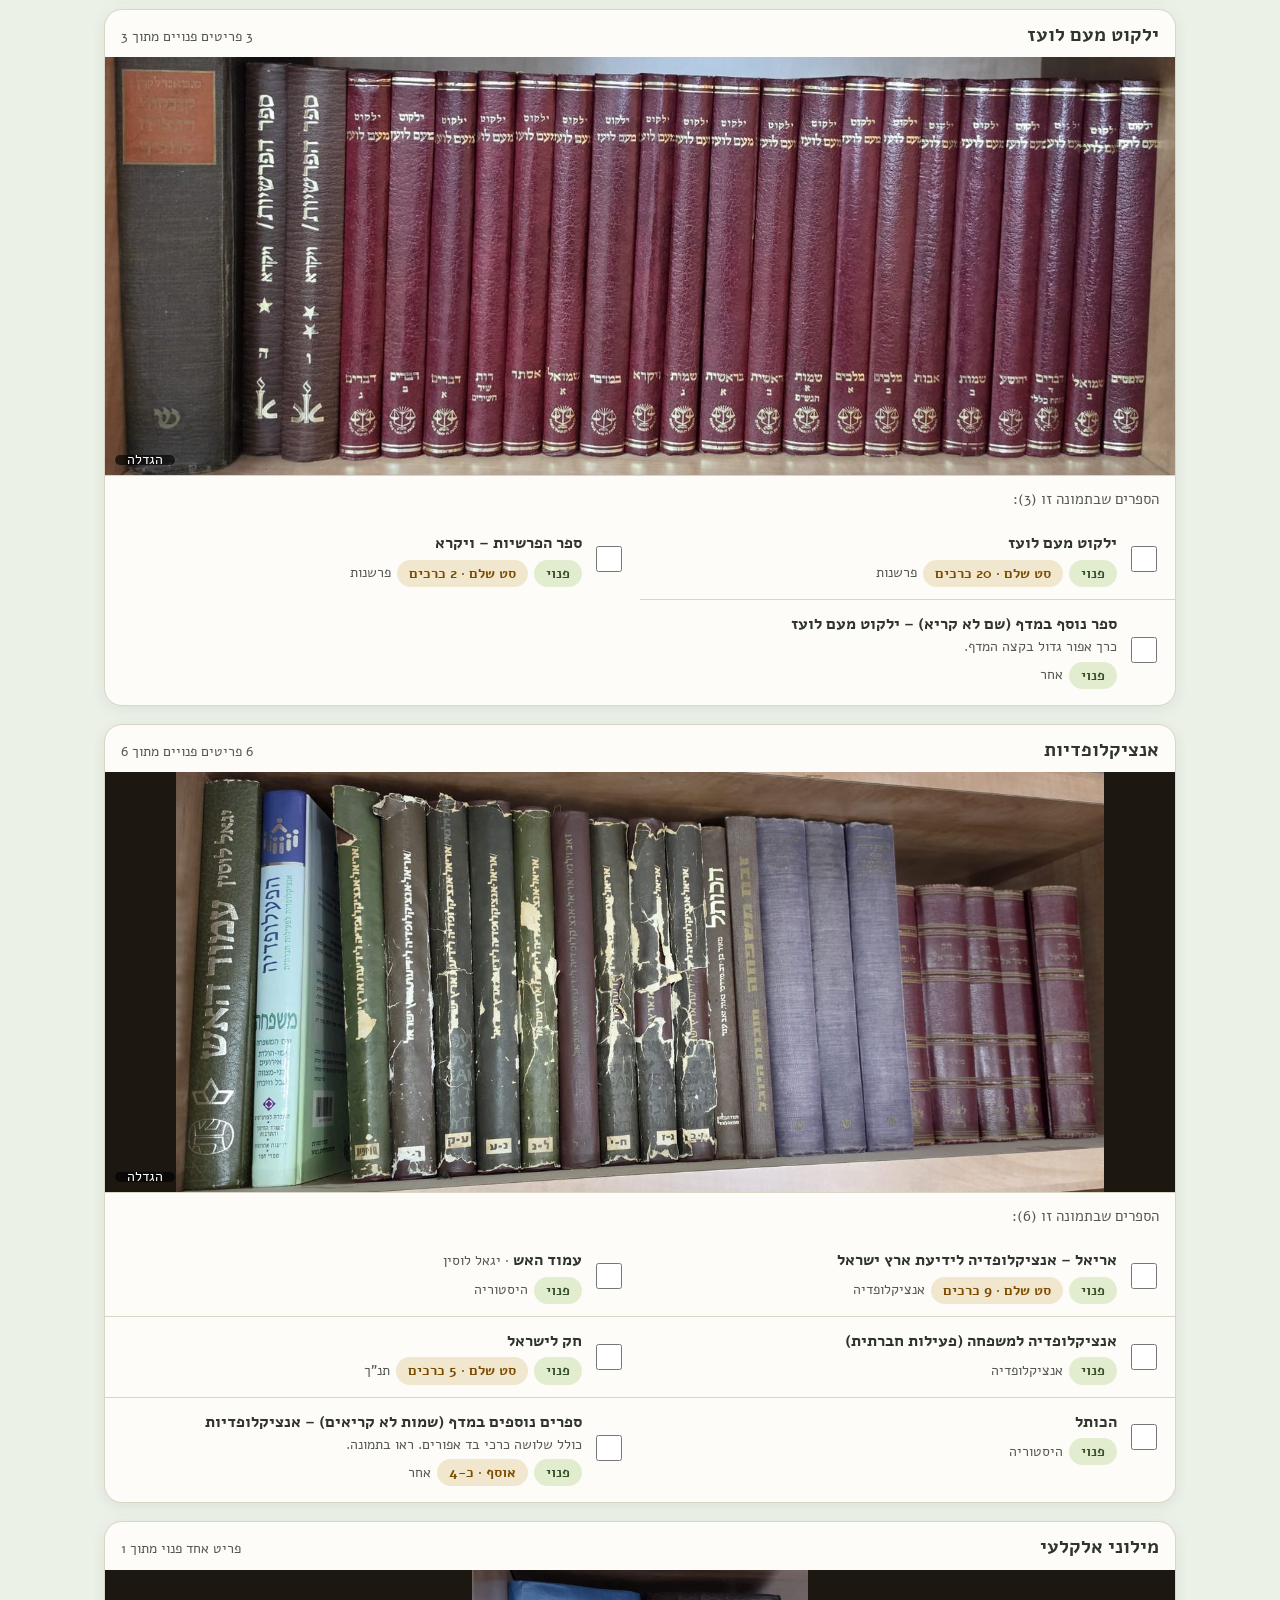
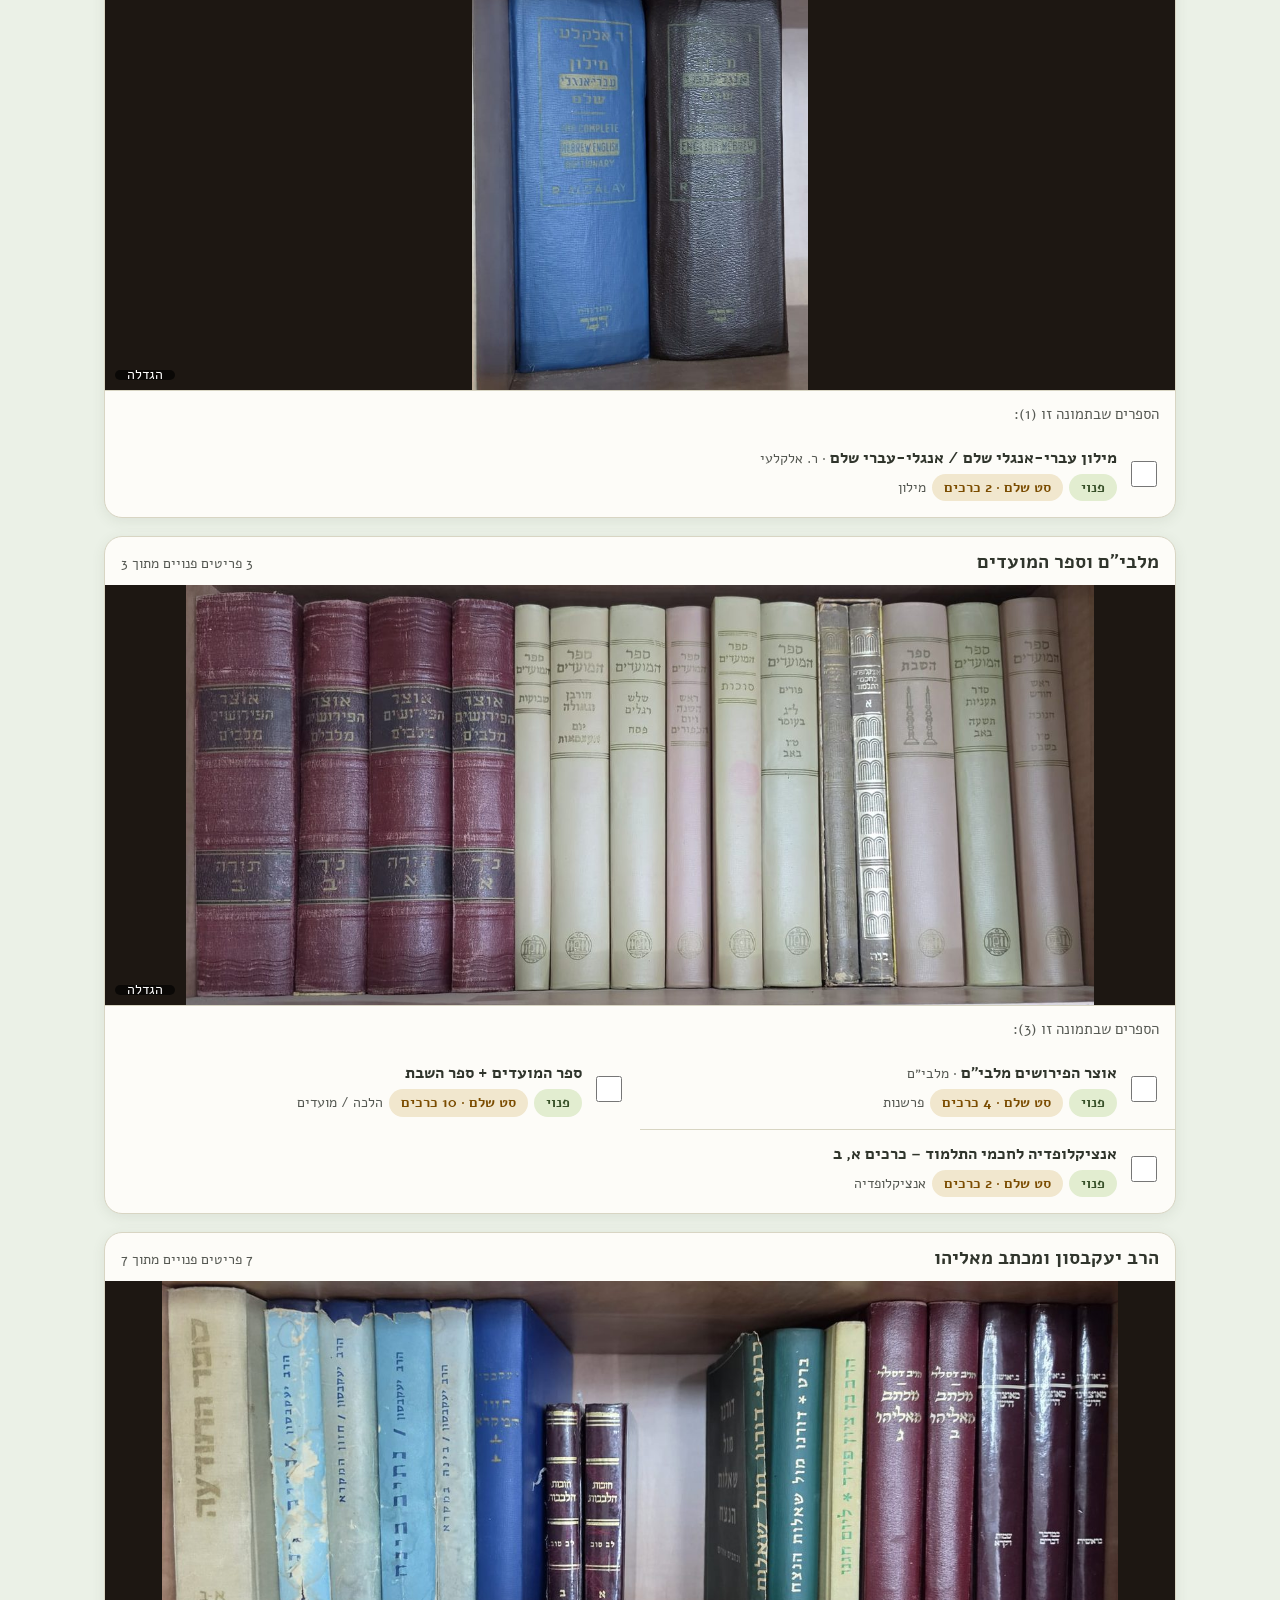
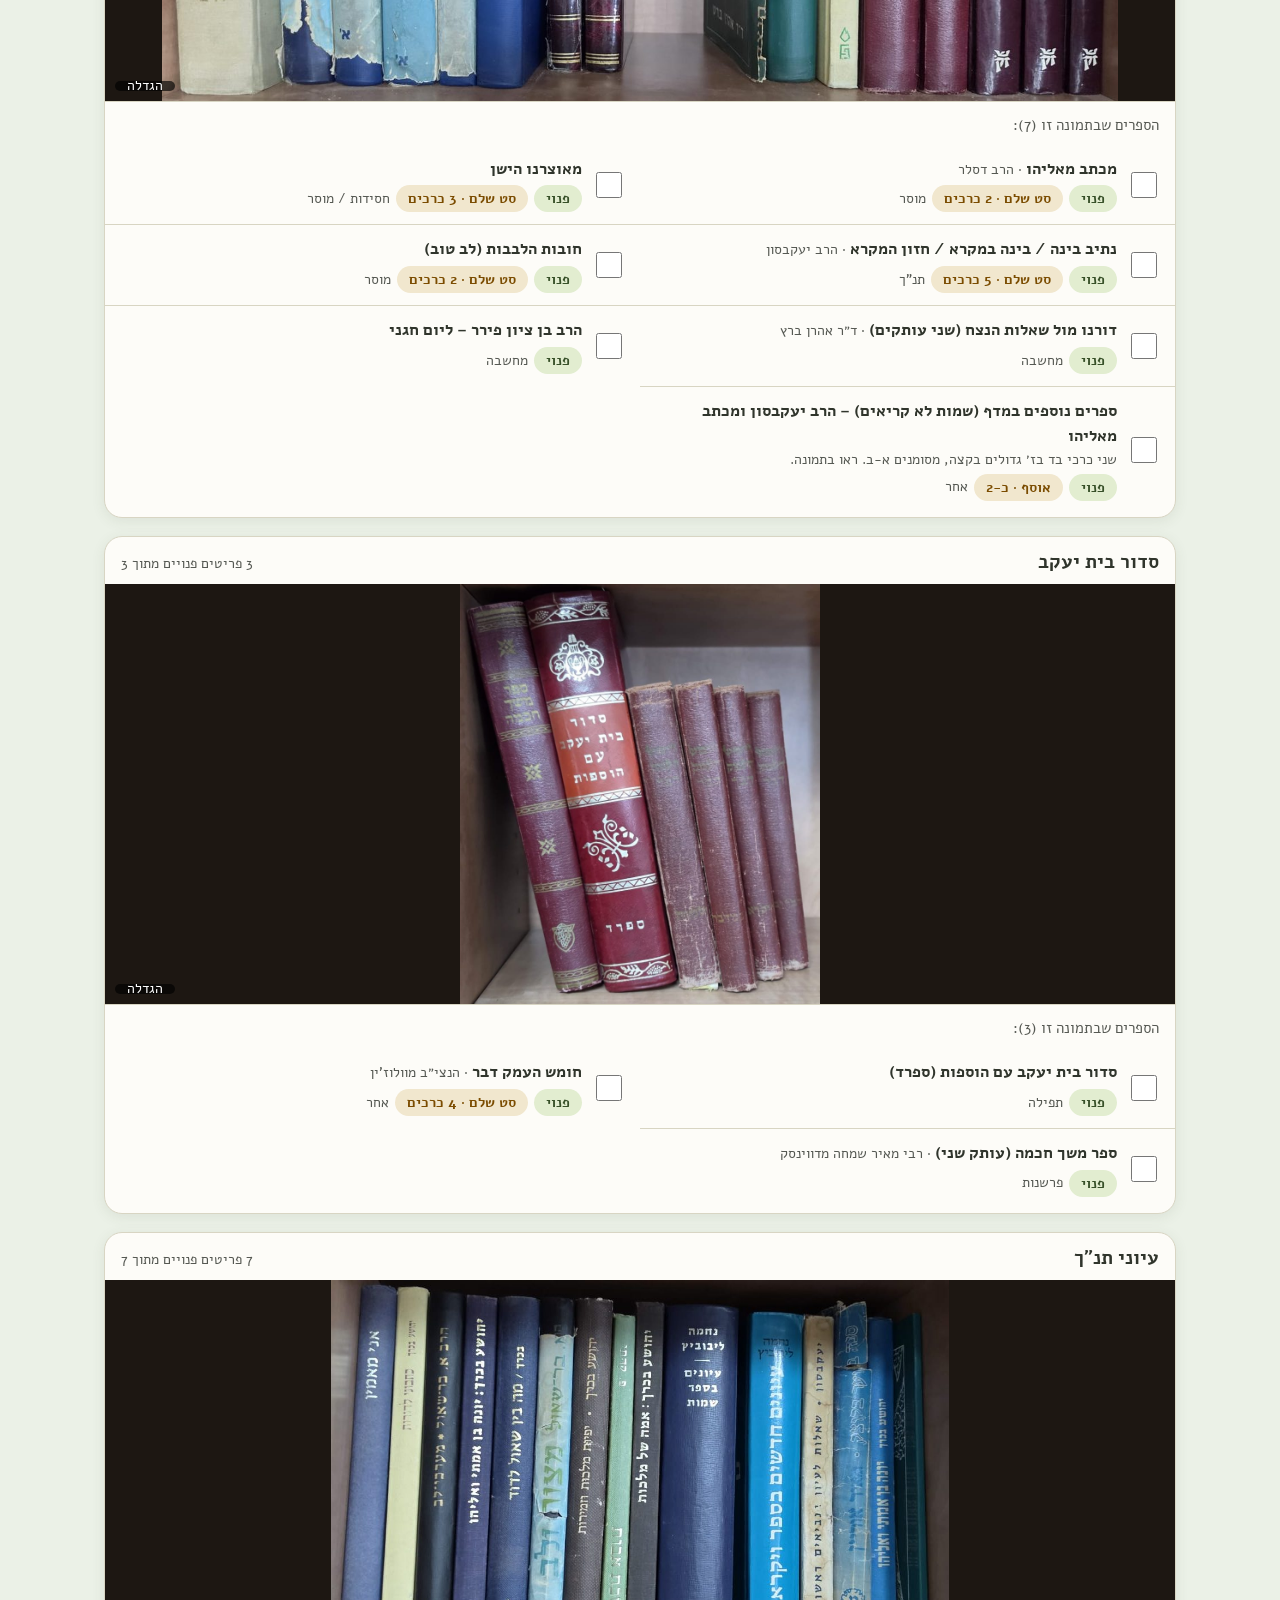
==== commit 2c4172b3: "סל, סטטוס איסוף וקישור אישי, תמונה בניהול, לימוד משניות ועיצוב גן של אור" ====
--- a/index.html
+++ b/index.html
@@ -3,11 +3,15 @@
 <head>
   <meta charset="UTF-8">
   <meta name="viewport" content="width=device-width, initial-scale=1, viewport-fit=cover">
-  <meta name="color-scheme" content="light dark">
+  <meta name="color-scheme" content="light">
   <title>ספרי אמא ז״ל – מחכים לבית חדש</title>
   <meta name="description" content="קטלוג הספרים שנשארו מבית אמא ז״ל. עיינו, בחרו ושלחו בקשה.">
   <meta name="robots" content="noindex, nofollow">
   <meta name="theme-color" content="#5a3a22">
+  <link rel="icon" href="assets/rivka-portrait.jpg">
+  <link rel="preconnect" href="https://fonts.googleapis.com">
+  <link rel="preconnect" href="https://fonts.gstatic.com" crossorigin>
+  <link rel="stylesheet" href="https://fonts.googleapis.com/css2?family=Alef:wght@400;700&display=swap">
   <link rel="stylesheet" href="css/styles.css">
 </head>
 <body>
@@ -15,13 +19,16 @@
   <noscript><p style="padding:24px;text-align:center">האתר דורש JavaScript. נא לפתוח אותו בדפדפן עדכני.</p></noscript>
 
   <header class="hero">
-    <div class="hero-inner">
+    <svg class="leaf-deco top-right" viewBox="0 0 260 260" aria-hidden="true"><path d="M40 220 C 60 140, 120 80, 220 40" fill="none" stroke="currentColor" stroke-width="2"/><path d="M90 190 C 110 160, 130 150, 150 150" fill="none" stroke="currentColor" stroke-width="2"/><path d="M130 140 C 150 120, 165 110, 190 100" fill="none" stroke="currentColor" stroke-width="2"/></svg>
+    <svg class="leaf-deco bottom-left" viewBox="0 0 220 220" aria-hidden="true"><path d="M20 20 C 60 40, 100 100, 120 200" fill="none" stroke="currentColor" stroke-width="2"/><path d="M50 70 C 70 80, 85 95, 95 115" fill="none" stroke="currentColor" stroke-width="2"/></svg>
+    <div class="hero-card">
+      <div class="hero-photo"><img src="assets/rivka-portrait.jpg" alt="רבקה עינות ז״ל" width="132" height="132"></div>
       <p class="eyebrow">לעילוי נשמת אמנו וסבתנו <b>רבקה בת אברהם ז״ל</b><br>ולעילוי נשמת אבינו וסבנו <b>ישראל בן משה יוסף ז״ל</b></p>
       <h1>ספרי אמא ז״ל מחכים לבית חדש</h1>
-      <p class="lead">אלה הספרים שנשארו בבית. בחרו ספר או סט שלם ושלחו בקשה, ואחזור אליכם לתיאום איסוף מהבית. כל ספר שממשיכים ללמוד בו הוא לעילוי נשמתם.</p>
+      <p class="lead">אלה הספרים שנשארו בבית. בחרו ספר או סט שלם והוסיפו לסל, שלחו בקשה, ואחזור אליכם לתיאום איסוף מהבית. כל ספר שממשיכים ללמוד בו הוא לעילוי נשמתם.</p>
       <ol class="how">
         <li><b>1</b>עיינו לפי מדפים</li>
-        <li><b>2</b>סמנו מה שמעניין</li>
+        <li><b>2</b>הוסיפו לסל</li>
         <li><b>3</b>שלחו בקשה</li>
       </ol>
       <div class="stats">
@@ -31,6 +38,15 @@
       </div>
     </div>
   </header>
+
+  <section class="memorial-card" aria-labelledby="mishna-title">
+    <svg width="26" height="26" viewBox="0 0 24 24" fill="none" aria-hidden="true"><path d="M12 3.2c2.4 3.3 2.4 5.9 0 8.8-2.4-2.9-2.4-5.5 0-8.8z" fill="currentColor"/><rect x="9" y="12" width="6" height="8" rx="1.6" stroke="currentColor" stroke-width="1.7"/><path d="M6.5 20h11" stroke="currentColor" stroke-width="1.7" stroke-linecap="round"/></svg>
+    <div>
+      <h2 id="mishna-title">לימוד משניות משותף</h2>
+      <p>לימוד משניות משותף לעילוי נשמת אמנו וסבתנו <b>רבקה עינות (בת אברהם גרינגרז) ז״ל</b>.<br>אמא אהובה, סבתא נערצת ומורה בנשמתה. יהי זכרה ברוך.</p>
+      <a class="btn-accent" href="https://www.mishnayahad.com/oselm.jsp?r=6737728843" target="_blank" rel="noopener noreferrer">הצטרפו ללימוד משניות</a>
+    </div>
+  </section>
 
   <div class="demo-banner" id="demo-banner" hidden>מצב הדגמה: הנתונים נשמרים רק בדפדפן הזה ואינם נשלחים לאף אחד.</div>
   <div class="net-banner" id="net-banner" role="alert" hidden>לא הצלחנו לרענן את הרשימה. ייתכן שחלק מהספרים כבר נשמרו. מנסים שוב.</div>
@@ -76,15 +92,15 @@
   </main>
 
   <footer>
-    <p>האתר נבנה באהבה לעילוי נשמת רבקה בת אברהם ז״ל וישראל בן משה יוסף ז״ל.<br>הפרטים שתשאירו ישמשו אך ורק לתיאום איסוף הספרים.</p>
+    <p>האתר נבנה באהבה לעילוי נשמת רבקה בת אברהם ז״ל וישראל בן משה יוסף ז״ל.<br>הפרטים שתשאירו ישמשו אך ורק לתיאום איסוף הספרים.<br><a href="admin.html" class="admin-link">כניסת מנהל</a></p>
   </footer>
 
   <div class="selbar" id="selbar" hidden>
     <div class="selbar-inner">
-      <span class="count" aria-live="polite" id="sel-text">נבחרו 0 פריטים</span>
+      <span class="count" aria-live="polite" id="sel-text">בסל שלי: 0 פריטים</span>
       <span class="row">
-        <button class="btn" type="button" id="sel-clear">נקו בחירה</button>
-        <button class="btn primary" type="button" id="sel-send">שלחו בקשה</button>
+        <button class="btn" type="button" id="sel-clear">ריקון הסל</button>
+        <button class="btn primary" type="button" id="sel-send">לסל ושליחת בקשה</button>
       </span>
     </div>
   </div>
@@ -94,8 +110,8 @@
     <div class="dlg">
       <button class="x" type="button" data-close aria-label="סגירה">×</button>
       <div id="req-form-wrap">
-        <h2 id="req-title" tabindex="-1">שליחת בקשה</h2>
-        <p class="hint">הספרים שבחרתם יישמרו עבורכם. אחזור אליכם לתיאום איסוף מהבית.</p>
+        <h2 id="req-title" tabindex="-1">הסל שלי</h2>
+        <p class="hint">אלה הספרים שבסל. אפשר להסיר פריט ב-×. בשליחה הם יישמרו עבורכם, ואחזור אליכם לתיאום איסוף מהבית. מצב הבקשה יופיע ב"הבקשות שלי".</p>
         <p class="notice warn" id="req-limit" hidden></p>
         <ul class="chosen" id="req-list"></ul>
         <form id="req-form" novalidate>
@@ -122,7 +138,7 @@
           <p class="hint" id="remember-hint">הפרטים יישמרו במכשיר הזה כדי שלא תצטרכו למלא שוב. <button class="btn-link" type="button" id="forget-contact">מחיקת הפרטים השמורים</button></p>
           <div class="err" id="e-form" role="alert"></div>
           <div class="actions">
-            <button class="btn primary" type="submit" id="req-submit">שלחו בקשה</button>
+            <button class="btn primary" type="submit" id="req-submit">שליחת הבקשה</button>
             <button class="btn" type="button" data-close>ביטול</button>
           </div>
         </form>
@@ -136,7 +152,7 @@
     <div class="dlg">
       <button class="x" type="button" data-close aria-label="סגירה">×</button>
       <h2 id="mine-title">הבקשות שלי</h2>
-      <p class="hint">הרשימה נשמרת במכשיר הזה בלבד. כדי לבטל בקשה ממכשיר אחר, פנו אליי ישירות.</p>
+      <p class="hint">כאן רואים את מצב כל בקשה ואת ההודעה שלי לגבי האיסוף.</p>
       <div id="mine-list"></div>
     </div>
   </dialog>
--- a/css/styles.css
+++ b/css/styles.css
@@ -19,15 +19,7 @@
   --shadow: 0 1px 2px rgba(60, 40, 20, .06), 0 6px 18px rgba(60, 40, 20, .06);
   --font: "Segoe UI", "Heebo", "Arial Hebrew", Arial, system-ui, sans-serif;
 }
-@media (prefers-color-scheme: dark) {
-  :root {
-    --bg: #1b1611; --surface: #251e17; --ink: #f2eadf; --muted: #b9ab98; --line: #3a3027;
-    --brand: #d9b27c; --brand-ink: #20160c; --gold: #d9b27c;
-    --ok: #7fcf9f; --ok-bg: #1f3427; --warn: #e6b866; --warn-bg: #3a2d13; --bad: #f0928b; --bad-bg: #3d1f1c;
-    --sel: #3a2f14; --sel-line: #c99a35;
-    --shadow: 0 1px 2px rgba(0,0,0,.4), 0 6px 18px rgba(0,0,0,.35);
-  }
-}
+
 * { box-sizing: border-box; }
 html { scroll-behavior: smooth; scroll-padding-top: 76px; }
 @media (prefers-reduced-motion: reduce) { html { scroll-behavior: auto; } * { transition: none !important; animation: none !important; } }
@@ -104,7 +96,7 @@
 .item.unavailable .title { text-decoration: line-through; text-decoration-thickness: 1px; }
 .badge { display: inline-block; font-size: .78rem; padding: 2px 10px; border-radius: 99px; white-space: nowrap; }
 .badge.set { background: #efe6fb; color: #5b3a8c; }
-@media (prefers-color-scheme: dark) { .badge.set { background: #3a2a55; color: #d8c4f7; } }
+
 .badge.free { background: var(--ok-bg); color: var(--ok); }
 .badge.reserved { background: var(--warn-bg); color: var(--warn); }
 .badge.collected { background: var(--bad-bg); color: var(--bad); }
@@ -176,7 +168,7 @@
    שיפורים אחרי בדיקות QA ו-UI
    ============================================================ */
 :root { --ring: #8f6620; --field-line: #b9ab98; --toolbar-h: 120px; }
-@media (prefers-color-scheme: dark) { :root { --ring: #d9b27c; --field-line: #6b5d4c; } }
+
 :focus-visible { outline-color: var(--ring); }
 html { scroll-padding-top: calc(var(--toolbar-h) + 8px); }
 .shelf { scroll-margin-top: calc(var(--toolbar-h) + 10px); }
@@ -290,3 +282,89 @@
   .items { display: grid; grid-template-columns: 1fr 1fr; column-gap: 0; }
   .item:nth-child(2) { border-top: 0; }
 }
+
+/* ---- סל, סטטוסים וקישור אישי ---- */
+.badge.arranged { background: #e3eefc; color: #1d4f91; }
+
+.linkbox { margin-top: 14px; padding: 12px; border: 1px dashed var(--field-line); border-radius: 12px; }
+.linkinput { width: 100%; margin: 6px 0; padding: 9px 10px; border: 1px solid var(--field-line); border-radius: 10px; background: var(--bg); font-size: .85rem; }
+.admin-link { color: inherit; opacity: .75; font-size: .85rem; }
+
+/* ============================================================
+   עיצוב "גן של אור" (מאתר ההנצחה): פלטה ירוקה-זהובה, Alef, כרטיס עם דיוקן ועלים
+   ============================================================ */
+:root {
+  /* גיבוי hex לדפדפנים ישנים; oklch בהמשך */
+  --bg: #f1f3ea; --surface: #fdfcf8; --surface-soft: #f6f5ec; --ink: #373b30; --ink-soft: #454a3d; --muted: #5f6356;
+  --line: #dcd9c6; --field-line: #b9b59f;
+  --brand: #7a5517; --brand-ink: #ffffff; --gold: #be8a3f; --ring: #7a5517; --leaf: #7d8a6d;
+  --ok: #3d5a2c; --ok-bg: #e4ebd8; --warn: #7a5517; --warn-bg: #f8edd2; --bad: #9b3a2e; --bad-bg: #f7e3df;
+  --sel: #fbf1d5; --sel-line: #c58f3a; --family-card-bg: #fbf3df; --family-card-border: #c9a566;
+  --shadow: 0 3px 14px rgba(70, 80, 50, .09);
+  --shadow-lg: 0 8px 28px rgba(70, 80, 50, .15);
+  --font: 'Alef', 'Segoe UI', Tahoma, 'Arial Hebrew', Arial, sans-serif;
+  color-scheme: light;
+}
+@supports (color: oklch(0 0 0)) {
+  :root {
+    --bg: oklch(95% 0.014 130); --surface: oklch(99% 0.005 90); --surface-soft: oklch(97% 0.01 100);
+    --ink: oklch(32% 0.0165 130); --ink-soft: oklch(38% 0.0165 130); --muted: oklch(46% 0.011 130);
+    --line: oklch(87% 0.025 100); --field-line: oklch(76% 0.025 100);
+    --brand: oklch(46% 0.1 70); --gold: oklch(65% 0.1 70); --ring: oklch(46% 0.1 70); --leaf: oklch(55% 0.033 125);
+    --ok: oklch(40% 0.07 135); --ok-bg: oklch(93% 0.04 125); --warn: oklch(46% 0.1 70); --warn-bg: oklch(95% 0.045 85);
+    --bad: oklch(46% 0.13 25); --bad-bg: oklch(94% 0.04 25);
+    --sel: oklch(96% 0.05 90); --sel-line: oklch(70% 0.11 75);
+    --family-card-bg: oklch(97% 0.03 85); --family-card-border: oklch(70% 0.08 75);
+    --shadow: 0 3px 14px oklch(40% 0.0275 130 / 0.09); --shadow-lg: 0 8px 28px oklch(40% 0.0275 130 / 0.15);
+  }
+}
+body { font-family: var(--font); background: var(--bg); color: var(--ink); }
+h1, h2, h3 { font-family: var(--font); }
+
+/* כרטיס הפתיחה */
+.hero { background: transparent; color: var(--ink); padding: clamp(24px, 5vw, 48px) 14px 4px; position: relative; overflow: hidden; text-align: center; }
+.hero-card { position: relative; z-index: 1; width: 100%; max-width: 680px; margin: 0 auto; background: var(--surface); border-radius: 26px; box-shadow: var(--shadow-lg);
+  padding: clamp(26px, 5vw, 44px) clamp(18px, 5vw, 36px); display: flex; flex-direction: column; align-items: center; gap: 12px; }
+.hero-photo { width: 132px; height: 132px; border-radius: 50%; overflow: hidden; flex: none; border: 4px solid var(--surface-soft); box-shadow: 0 3px 10px rgba(70, 80, 50, .18); }
+.hero-photo img { width: 100%; height: 100%; object-fit: cover; object-position: center 22%; display: block; }
+.eyebrow { margin: 4px 0 0; color: var(--brand); font-size: 1rem; line-height: 1.8; }
+.eyebrow b { color: var(--ink); }
+.hero h1 { font-size: clamp(1.55rem, 5.6vw, 2.2rem); color: var(--ink); }
+.lead { color: var(--ink-soft); font-size: 1.02rem; line-height: 1.9; max-width: 520px; margin: 4px auto 0; }
+.how { margin-top: 10px; }
+.how li { background: var(--surface-soft); border: 1px solid var(--line); color: var(--ink); }
+.how b { color: var(--brand); }
+.stats { color: var(--muted); margin-top: 6px; }
+.stats strong { color: var(--ink); }
+.leaf-deco { position: absolute; color: var(--leaf); opacity: .32; pointer-events: none; z-index: 0; }
+.leaf-deco.top-right { top: -18px; right: -34px; width: 180px; height: 180px; }
+.leaf-deco.bottom-left { bottom: 6px; left: -34px; width: 160px; height: 160px; }
+@media (max-width: 480px) { .leaf-deco { display: none; } .hero-photo { width: 110px; height: 110px; } }
+
+/* כרטיס הלימוד המשותף */
+.memorial-card { width: min(680px, calc(100% - 28px)); margin: 16px auto 0; padding: 18px 20px; display: flex; gap: 14px; align-items: flex-start;
+  background: var(--family-card-bg); border: 1px dashed var(--family-card-border); border-radius: 18px; color: var(--brand); }
+.memorial-card svg { flex: none; margin-top: 2px; }
+.memorial-card h2 { font-size: 1.1rem; color: var(--ink); }
+.memorial-card p { margin: 6px 0 12px; color: var(--ink); line-height: 1.8; }
+.btn-accent { display: inline-flex; align-items: center; justify-content: center; min-height: 44px; padding: 10px 28px; border-radius: 24px; background: var(--brand); color: #fff;
+  font-weight: 600; text-decoration: none; box-shadow: 0 3px 10px rgba(122, 85, 23, .28); }
+.btn-accent:hover { filter: brightness(1.08); color: #fff; }
+
+/* רכיבים בשפה הזו */
+.btn { border-radius: 22px; }
+.chip, .seg { border-radius: 99px; }
+.seg button:first-child { border-radius: 0 99px 99px 0; } .seg button:last-child { border-radius: 99px 0 0 99px; }
+.shelf { border-radius: 18px; box-shadow: var(--shadow); }
+.group-title { color: var(--brand); font-weight: 700; }
+.badge.set { background: oklch(93% 0.035 90); color: var(--brand); }
+@supports not (color: oklch(0 0 0)) { .badge.set { background: #efe8d3; } }
+dialog { border-radius: 22px; }
+footer { color: var(--muted); }
+.demo-banner { background: var(--warn-bg); }
+
+@media (max-width: 560px) {
+  .hero-card { gap: 8px; padding: 22px 16px; }
+  .lead { line-height: 1.75; font-size: .98rem; }
+  .how { margin-top: 4px; }
+}
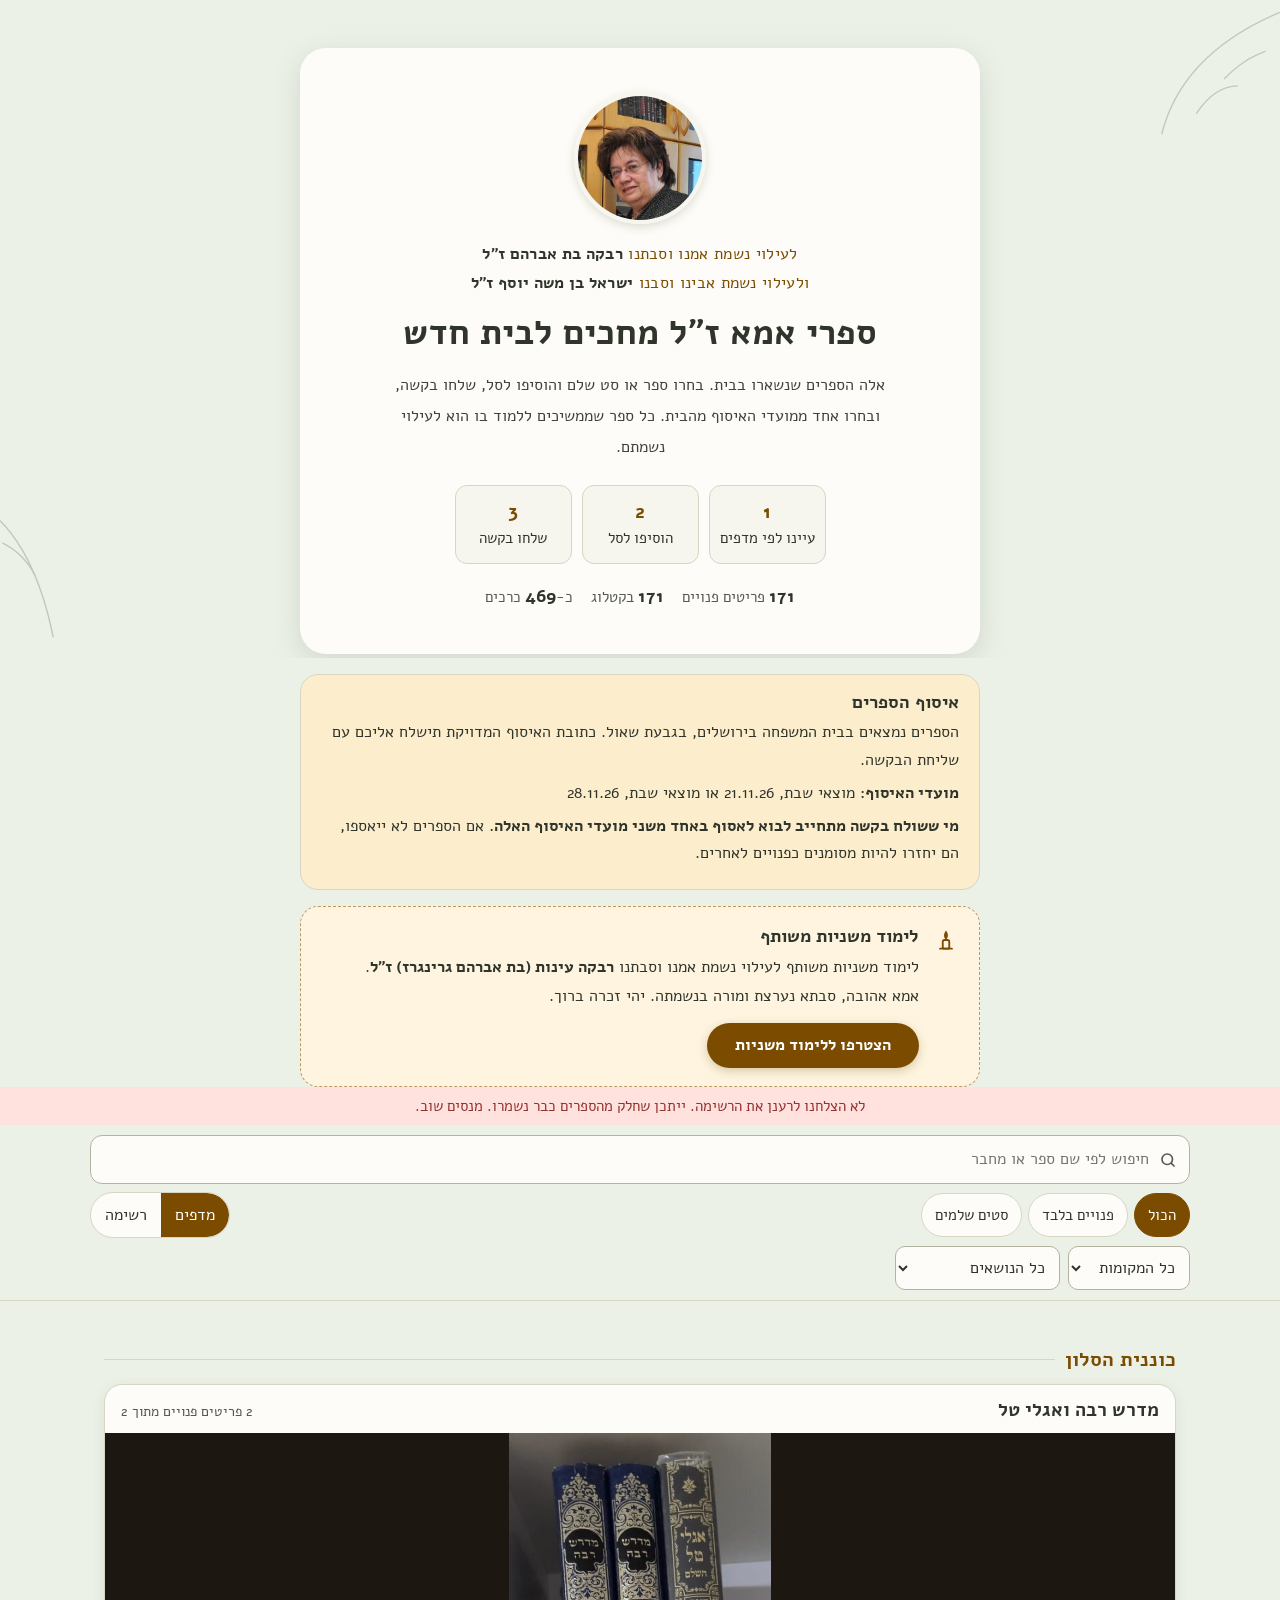
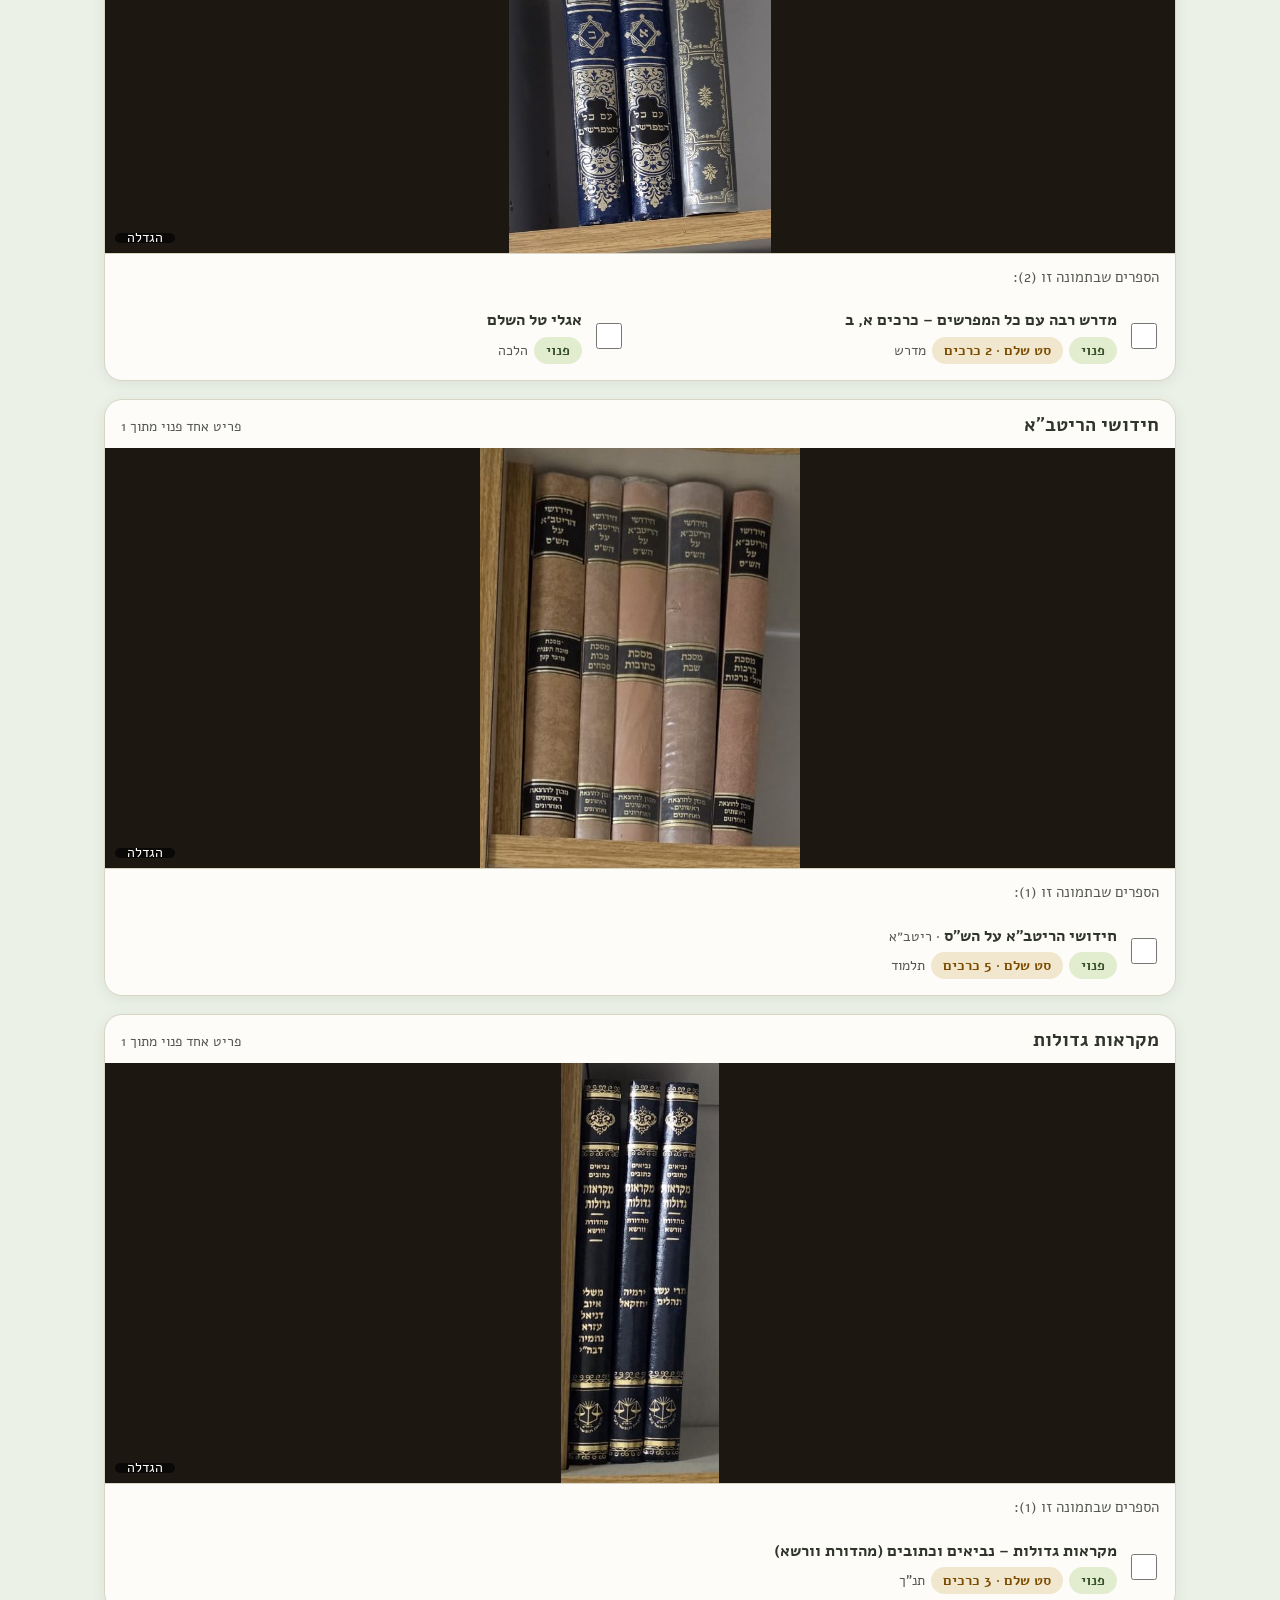
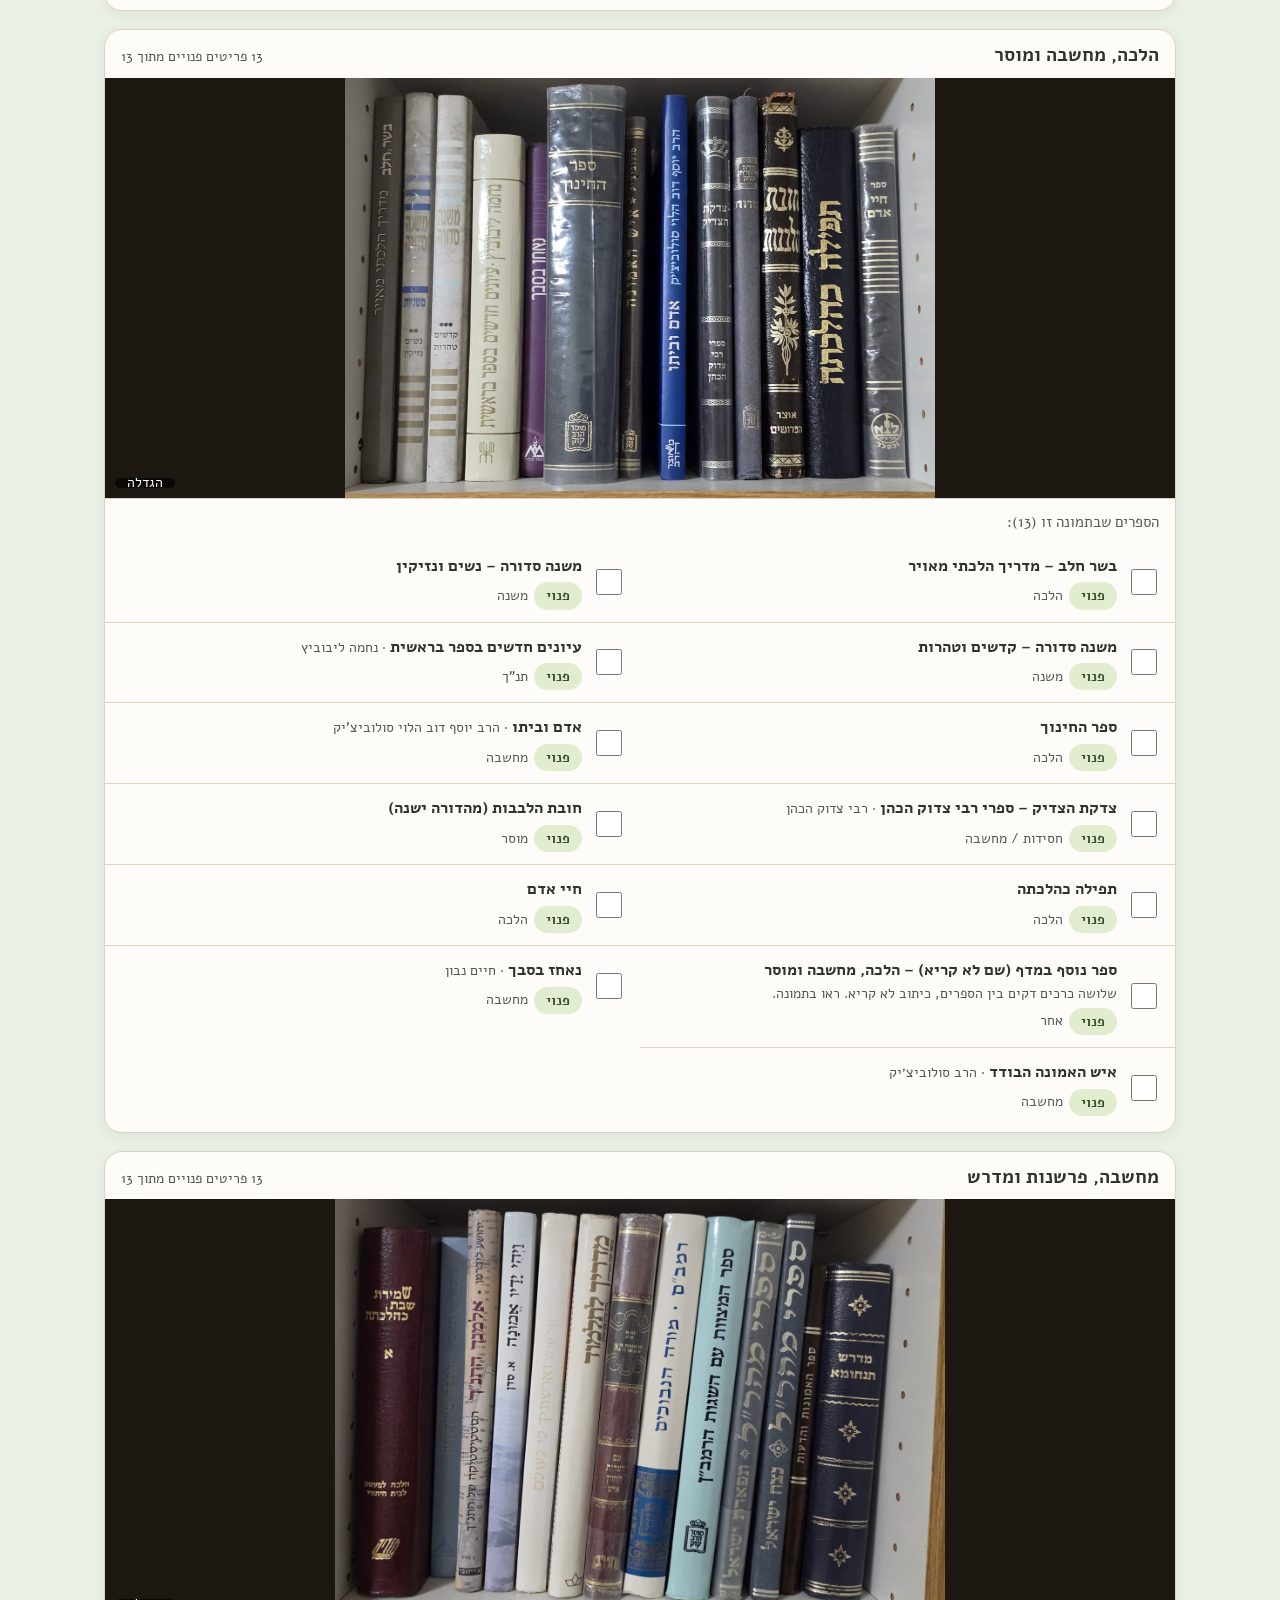
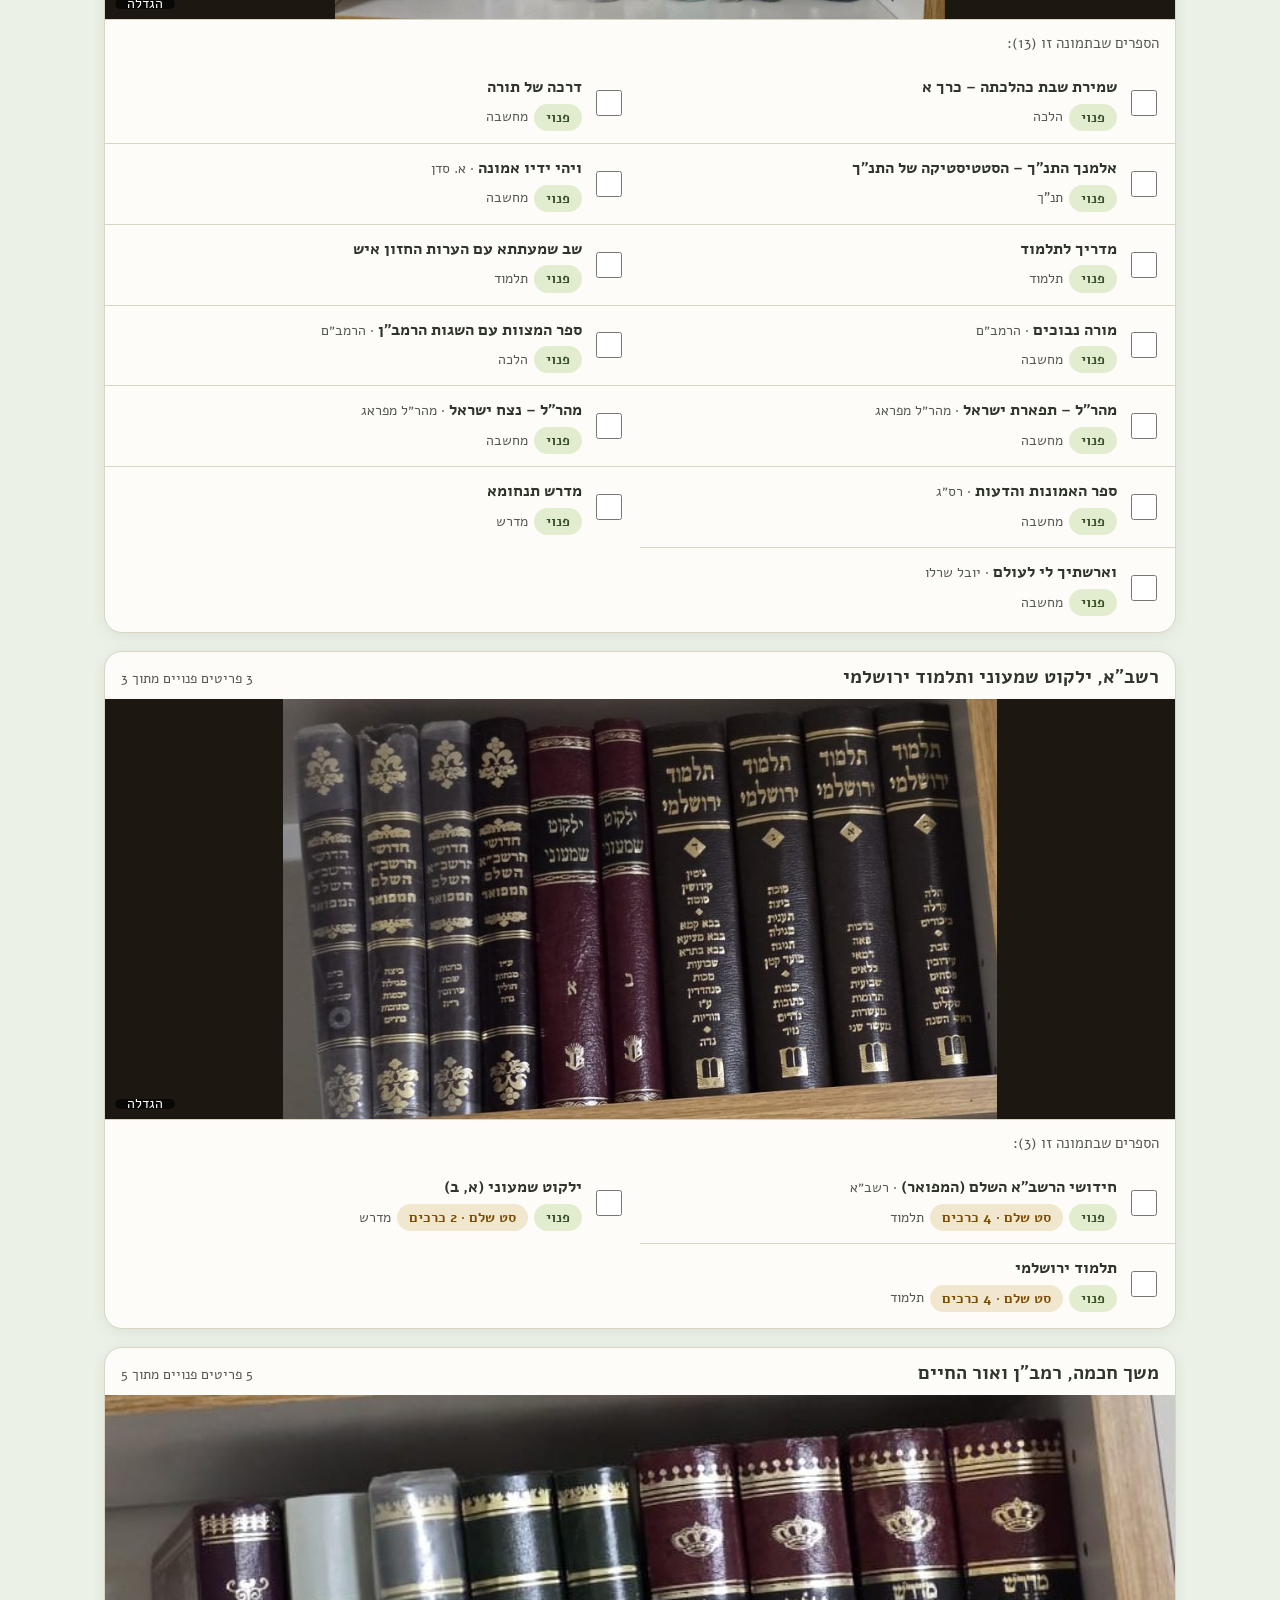
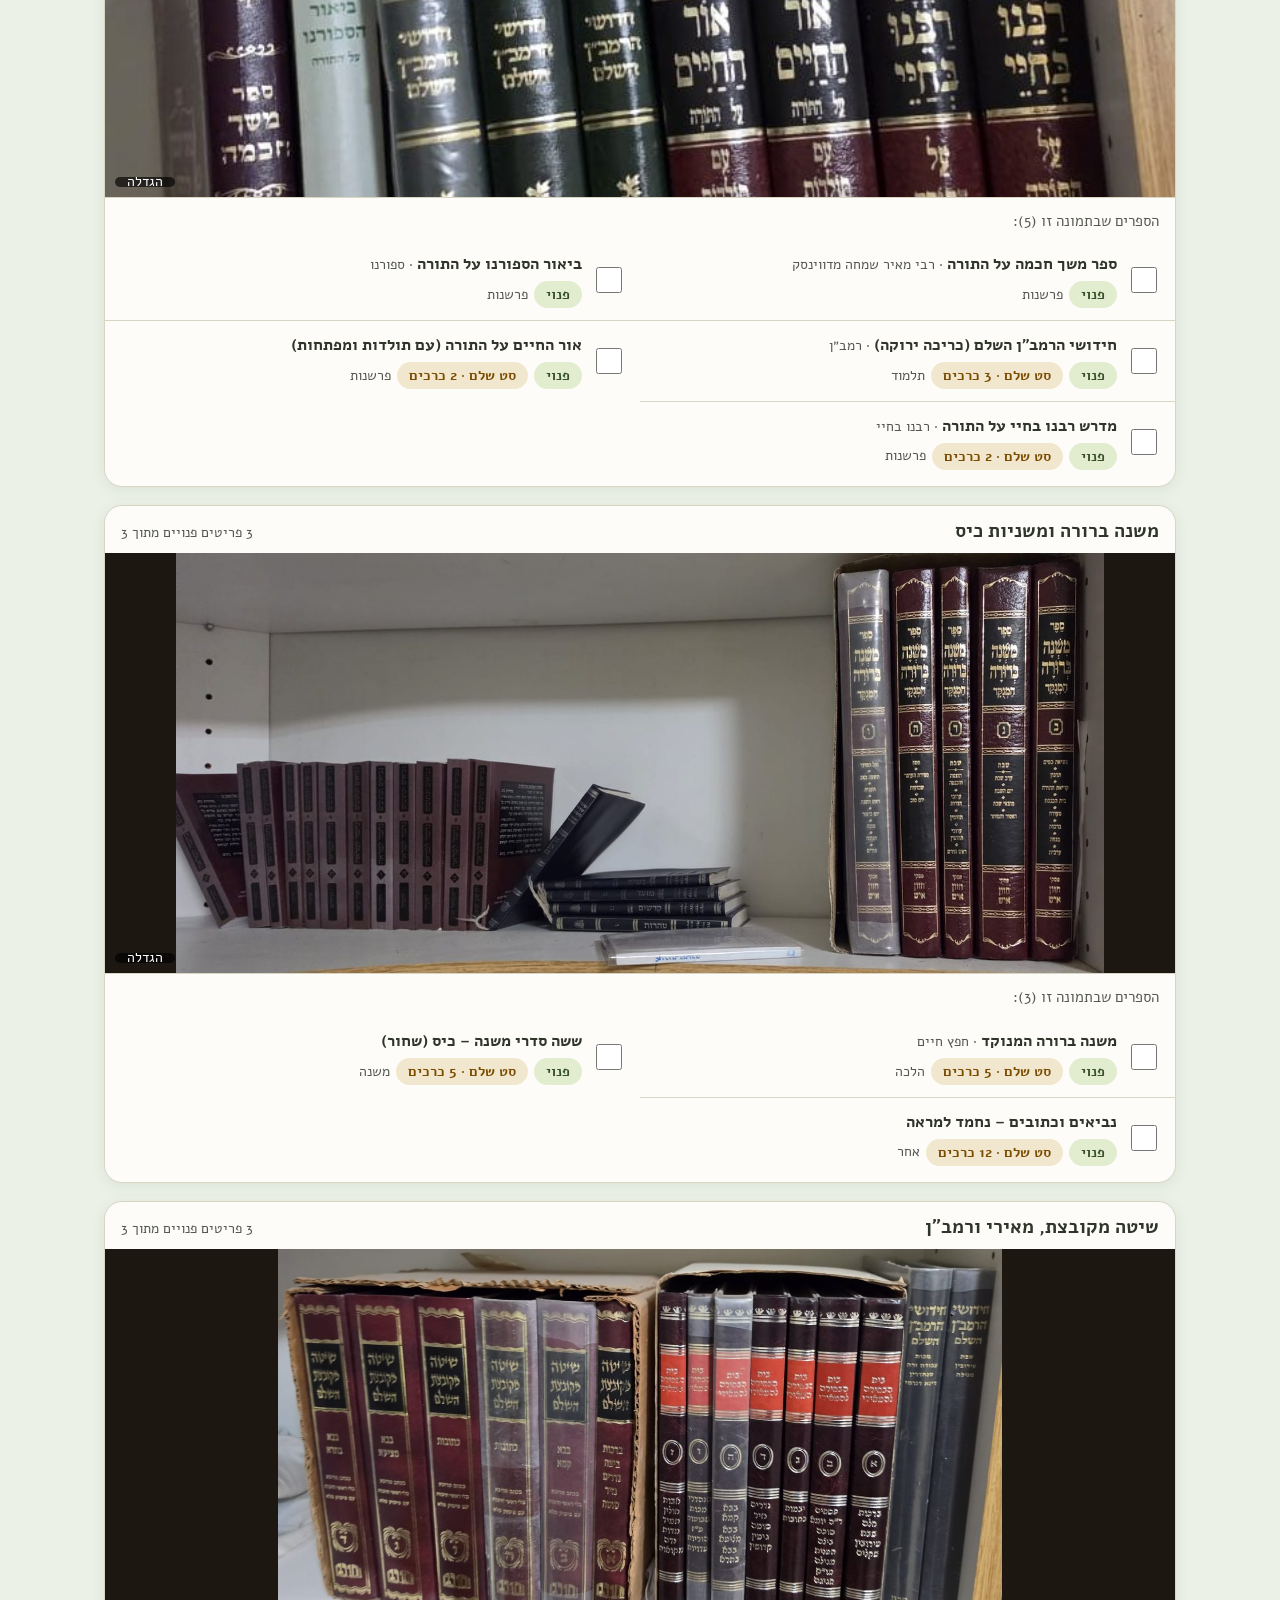
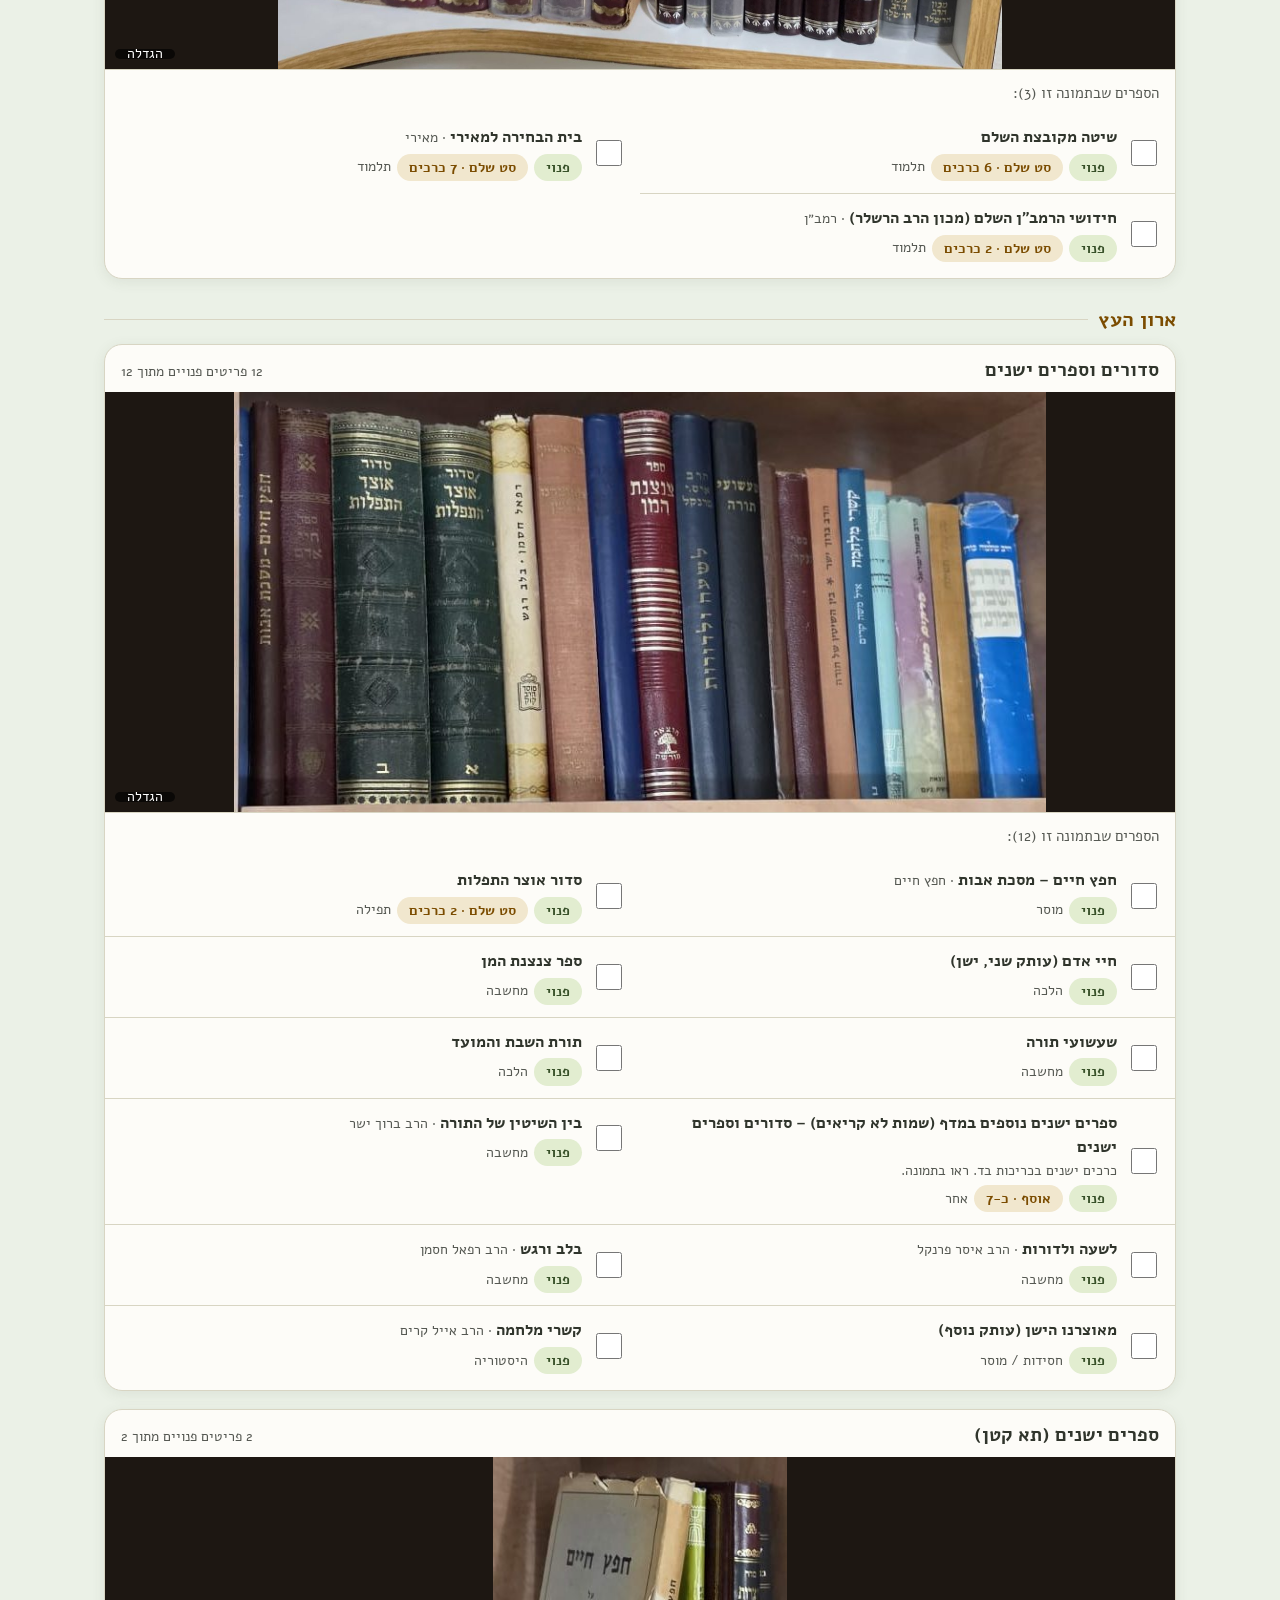
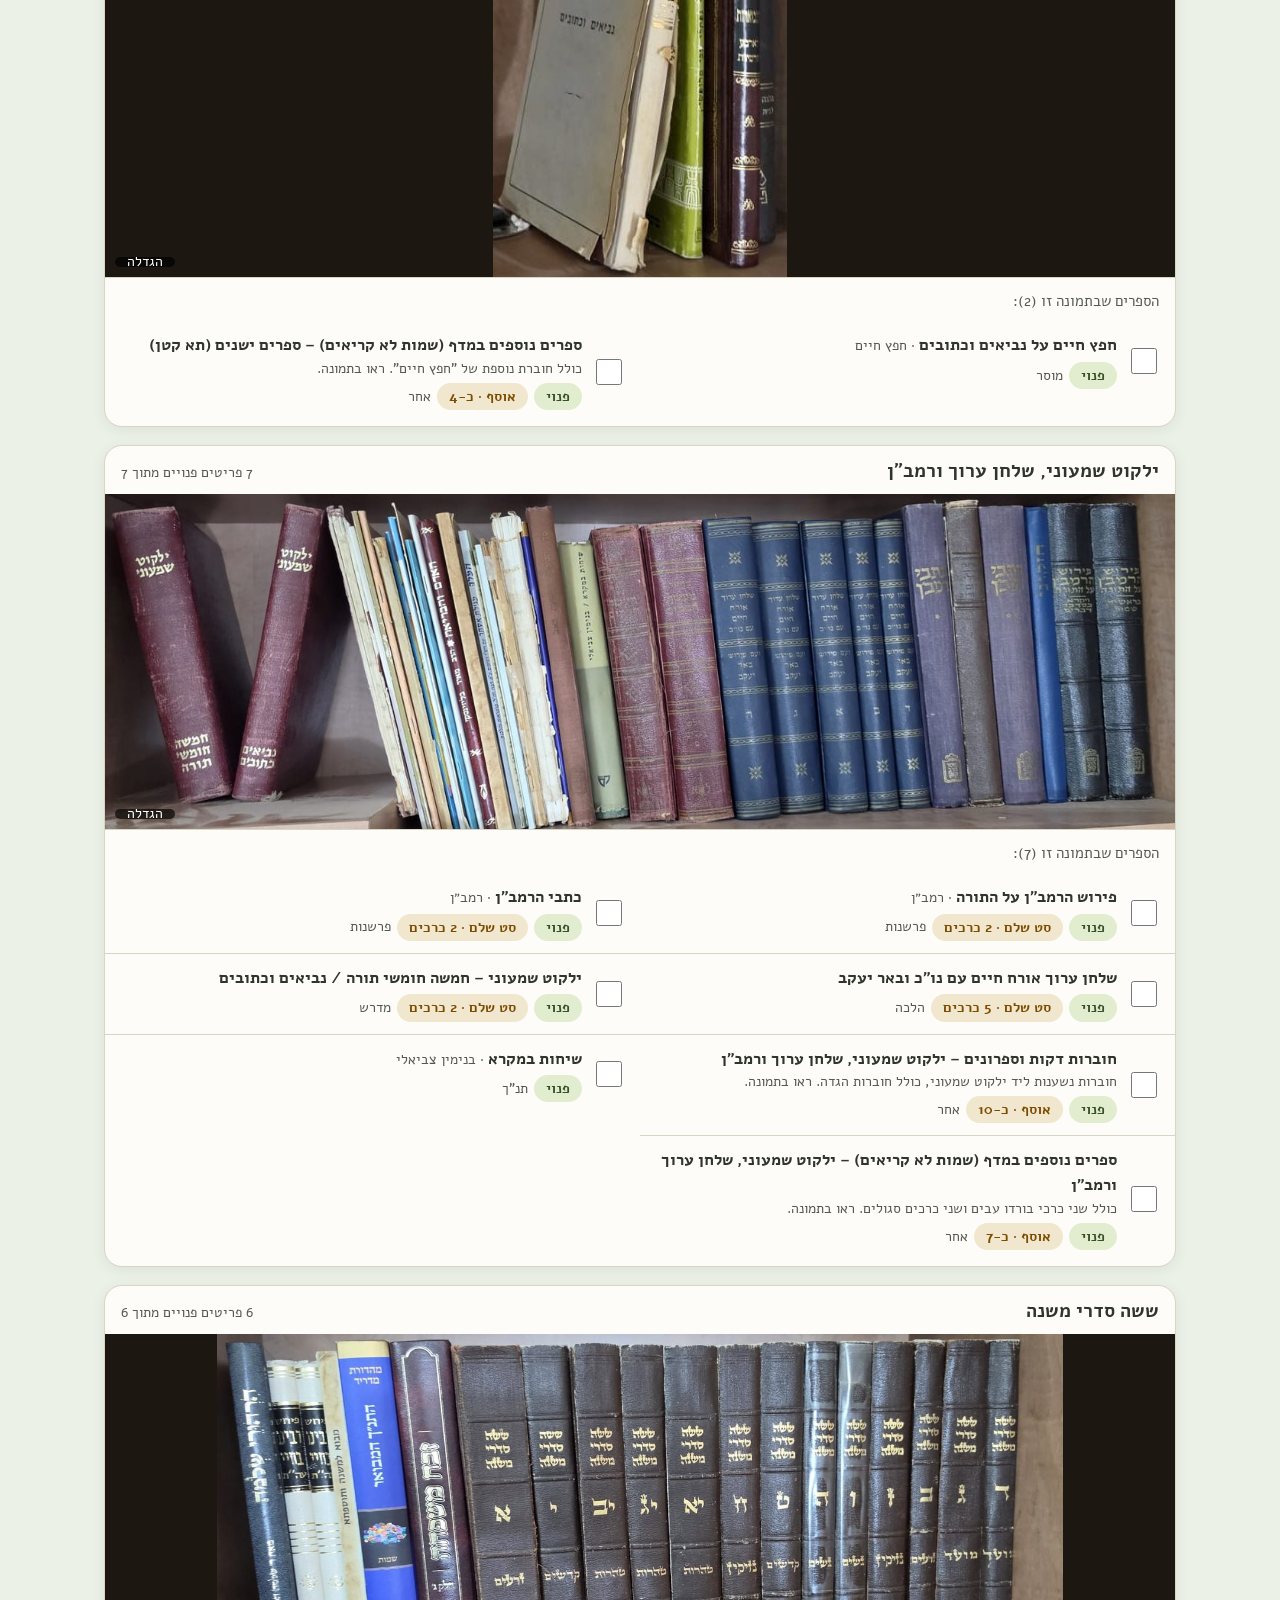
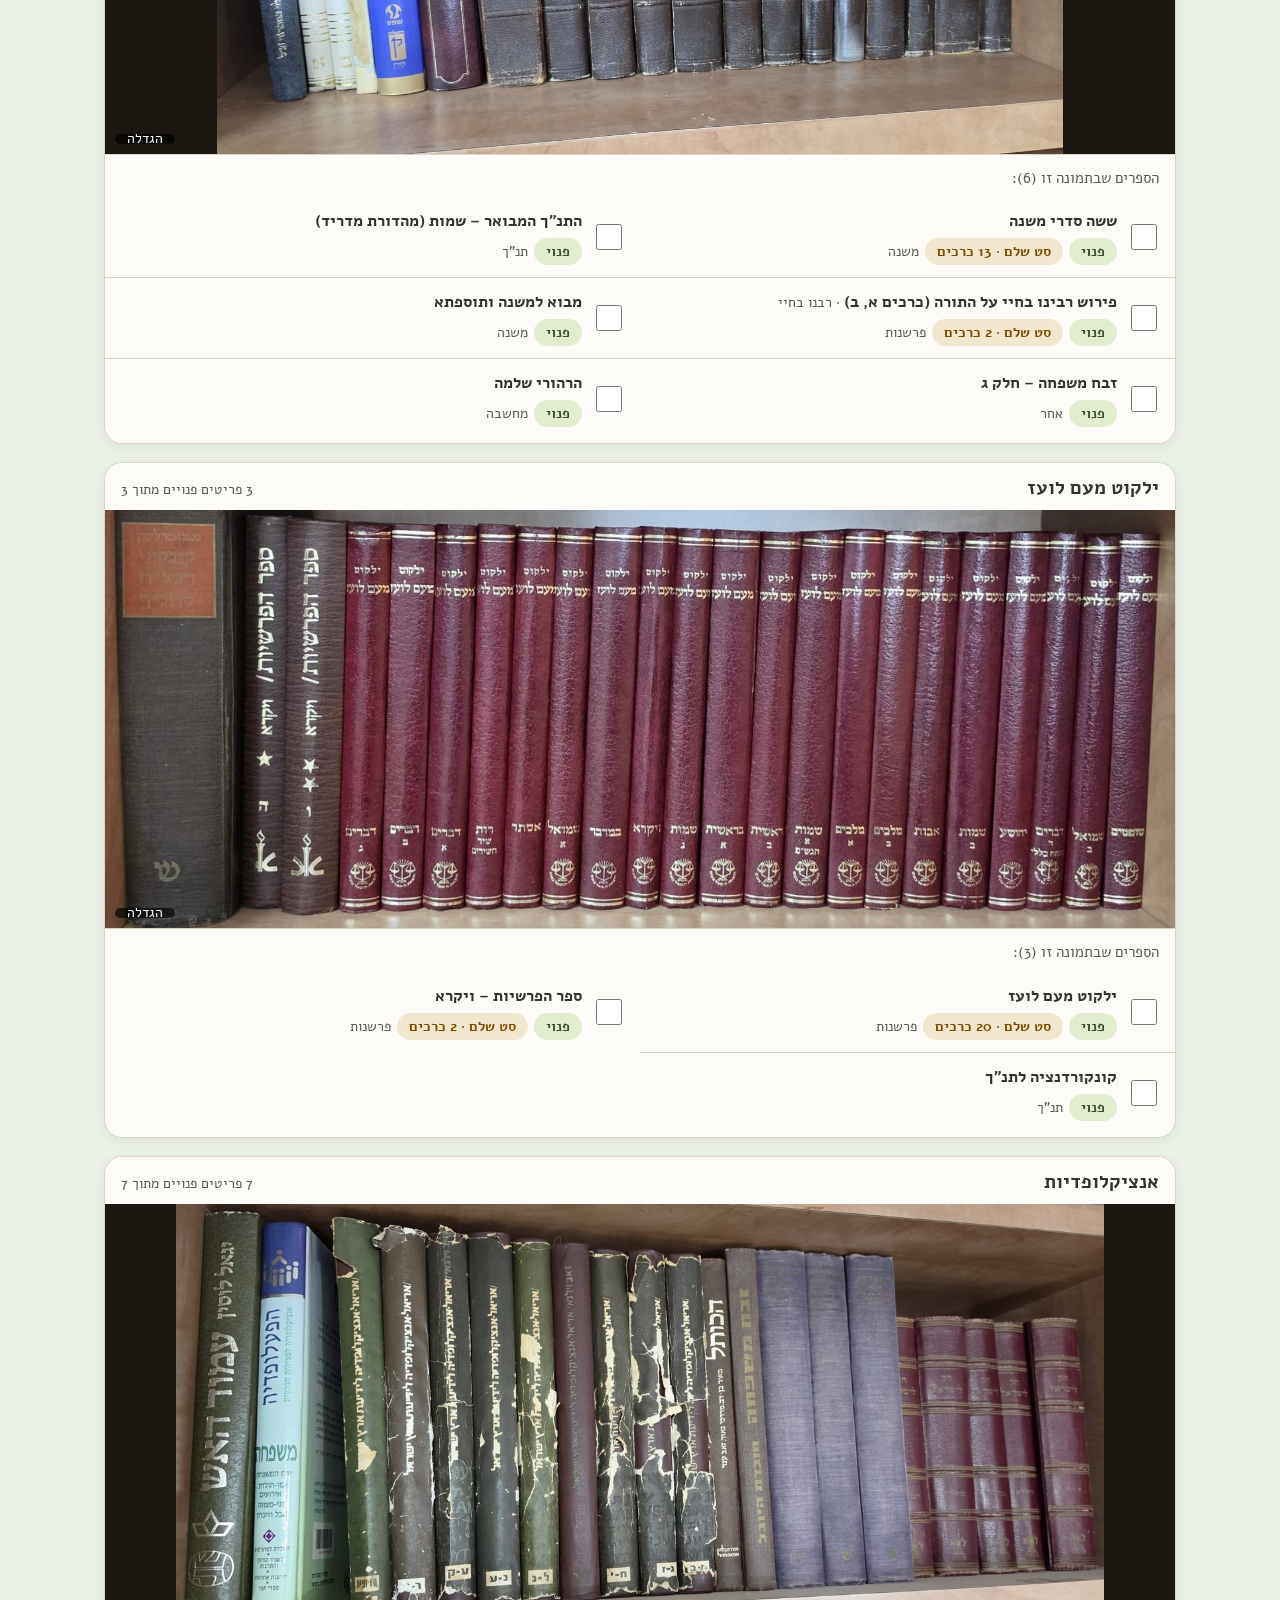
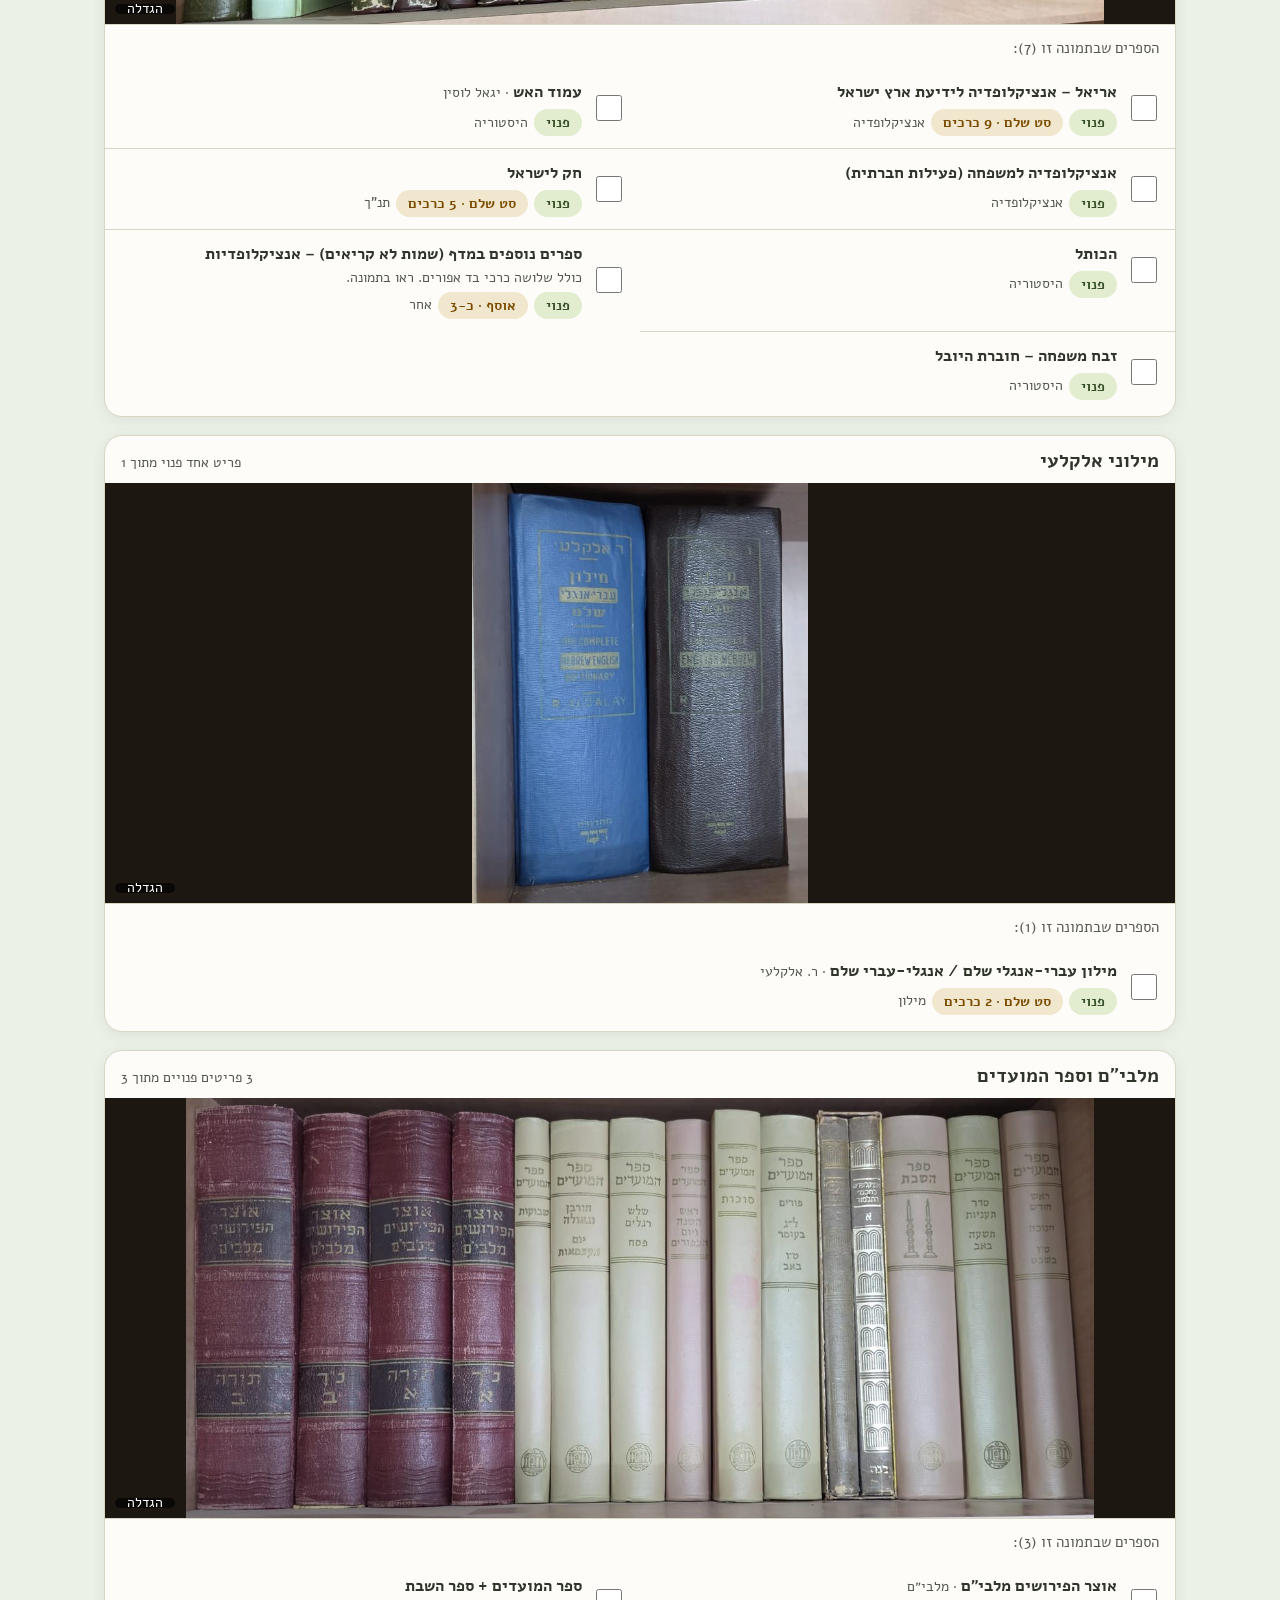
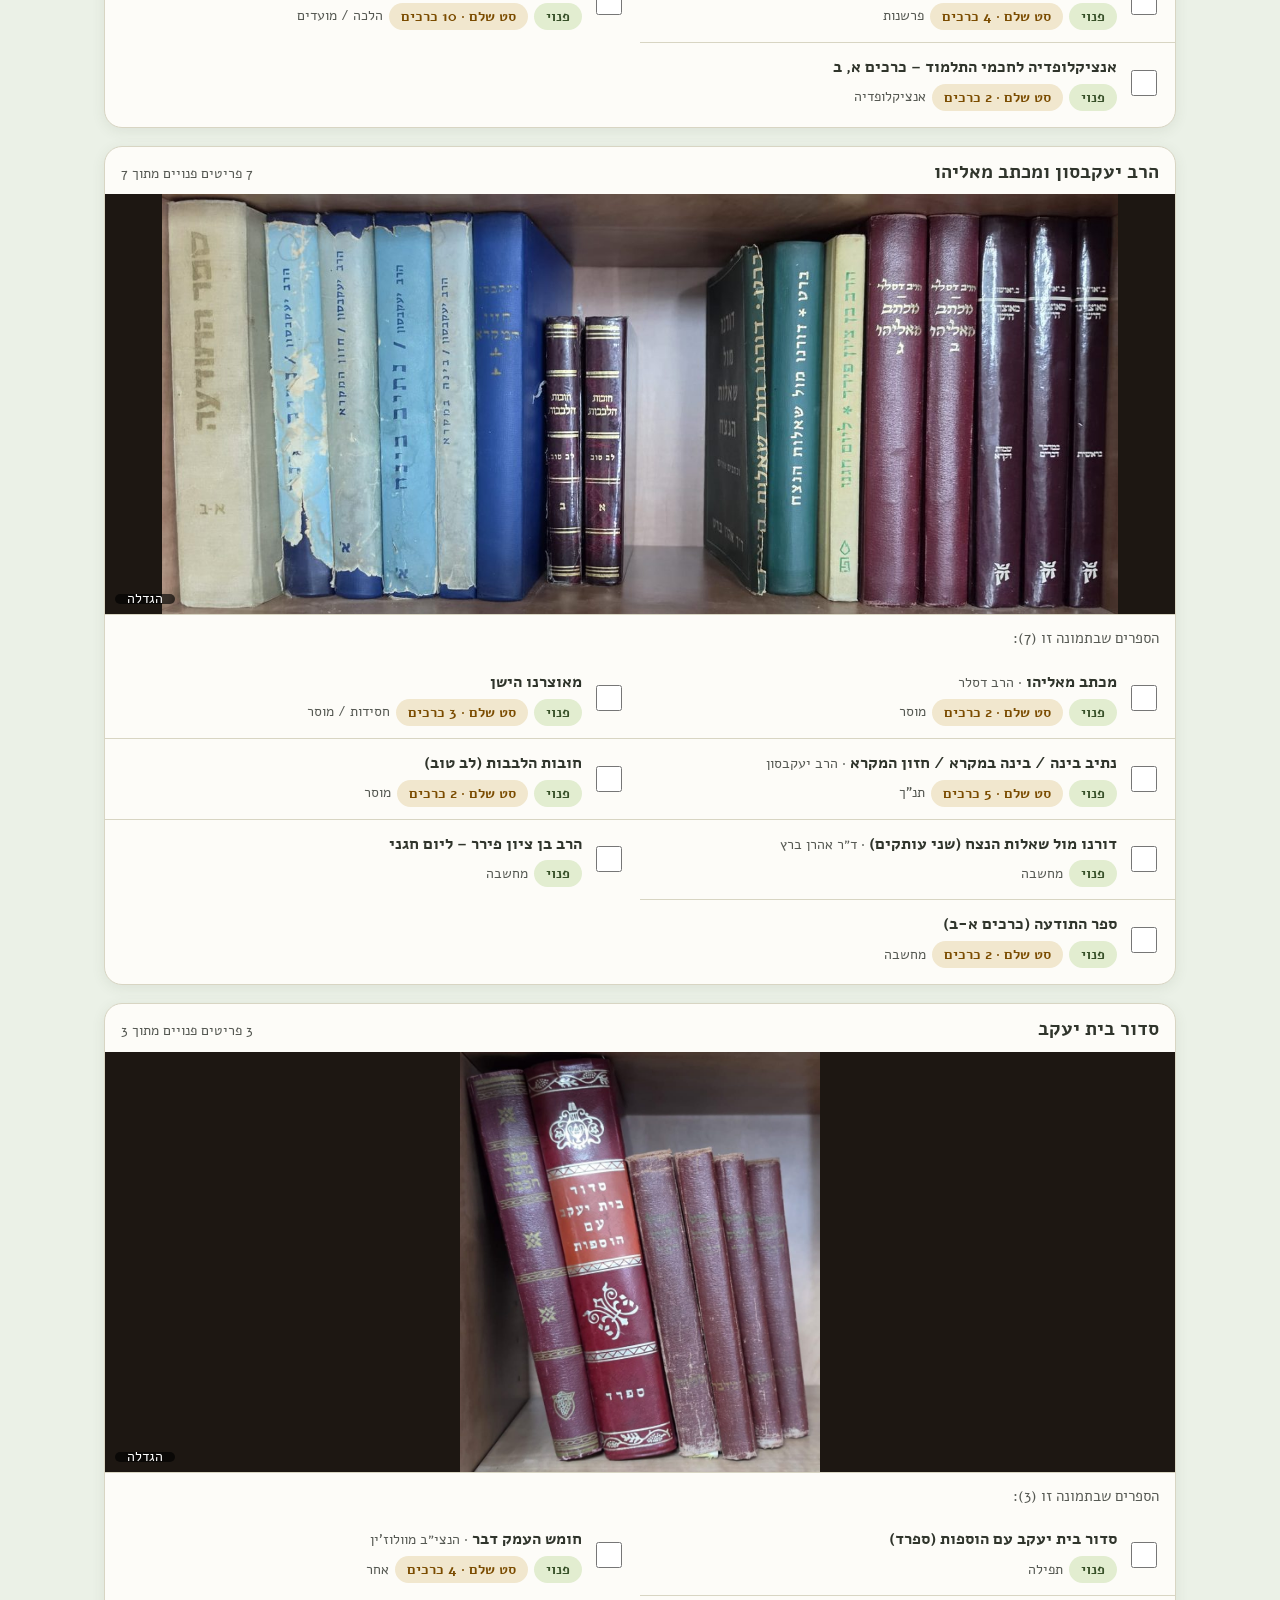
==== commit 2ac7c736: "Add two pickup dates, address after request, commitment notice\" ====
--- a/index.html
+++ b/index.html
@@ -25,7 +25,7 @@
       <div class="hero-photo"><img src="assets/rivka-portrait.jpg" alt="רבקה עינות ז״ל" width="132" height="132"></div>
       <p class="eyebrow">לעילוי נשמת אמנו וסבתנו <b>רבקה בת אברהם ז״ל</b><br>ולעילוי נשמת אבינו וסבנו <b>ישראל בן משה יוסף ז״ל</b></p>
       <h1>ספרי אמא ז״ל מחכים לבית חדש</h1>
-      <p class="lead">אלה הספרים שנשארו בבית. בחרו ספר או סט שלם והוסיפו לסל, שלחו בקשה, ואחזור אליכם לתיאום איסוף מהבית. כל ספר שממשיכים ללמוד בו הוא לעילוי נשמתם.</p>
+      <p class="lead">אלה הספרים שנשארו בבית. בחרו ספר או סט שלם והוסיפו לסל, שלחו בקשה, ובחרו אחד ממועדי האיסוף מהבית. כל ספר שממשיכים ללמוד בו הוא לעילוי נשמתם.</p>
       <ol class="how">
         <li><b>1</b>עיינו לפי מדפים</li>
         <li><b>2</b>הוסיפו לסל</li>
@@ -38,6 +38,13 @@
       </div>
     </div>
   </header>
+
+  <section class="pickup-card" aria-labelledby="pickup-title">
+    <h2 id="pickup-title">איסוף הספרים</h2>
+    <p>הספרים נמצאים בבית המשפחה בירושלים, בגבעת שאול. כתובת האיסוף המדויקת תישלח אליכם עם שליחת הבקשה.</p>
+    <p><b>מועדי האיסוף:</b> <span id="pickup-dates"></span></p>
+    <p><b>מי ששולח בקשה מתחייב לבוא לאסוף באחד משני מועדי האיסוף האלה.</b> אם הספרים לא ייאספו, הם יחזרו להיות מסומנים כפנויים לאחרים.</p>
+  </section>
 
   <section class="memorial-card" aria-labelledby="mishna-title">
     <svg width="26" height="26" viewBox="0 0 24 24" fill="none" aria-hidden="true"><path d="M12 3.2c2.4 3.3 2.4 5.9 0 8.8-2.4-2.9-2.4-5.5 0-8.8z" fill="currentColor"/><rect x="9" y="12" width="6" height="8" rx="1.6" stroke="currentColor" stroke-width="1.7"/><path d="M6.5 20h11" stroke="currentColor" stroke-width="1.7" stroke-linecap="round"/></svg>
@@ -111,7 +118,7 @@
       <button class="x" type="button" data-close aria-label="סגירה">×</button>
       <div id="req-form-wrap">
         <h2 id="req-title" tabindex="-1">הסל שלי</h2>
-        <p class="hint">אלה הספרים שבסל. אפשר להסיר פריט ב-×. בשליחה הם יישמרו עבורכם, ואחזור אליכם לתיאום איסוף מהבית. מצב הבקשה יופיע ב"הבקשות שלי".</p>
+        <p class="hint">אלה הספרים שבסל. אפשר להסיר פריט ב-×. בשליחה הם יישמרו עבורכם עד האיסוף במועד שתבחרו. מצב הבקשה יופיע ב"הבקשות שלי".</p>
         <p class="notice warn" id="req-limit" hidden></p>
         <ul class="chosen" id="req-list"></ul>
         <form id="req-form" novalidate>
@@ -130,6 +137,12 @@
             <input id="f-email" name="email" type="email" inputmode="email" autocomplete="email" maxlength="120" dir="ltr" class="ltr">
             <div class="err" id="e-email" aria-live="polite"></div>
           </div>
+          <fieldset class="field slots">
+            <legend>באיזה מועד תאספו? *</legend>
+            <div id="slot-options"></div>
+            <div class="err" id="e-slot" aria-live="polite"></div>
+          </fieldset>
+          <p class="notice warn">שליחת הבקשה היא התחייבות לבוא לאסוף את הספרים באחד משני המועדים. ספרים שלא ייאספו יחזרו להיות מסומנים כפנויים.</p>
           <div class="field">
             <label for="f-note">הערה (לא חובה)</label>
             <textarea id="f-note" name="note" rows="2" maxlength="300"></textarea>
--- a/css/styles.css
+++ b/css/styles.css
@@ -341,6 +341,16 @@
 .leaf-deco.bottom-left { bottom: 6px; left: -34px; width: 160px; height: 160px; }
 @media (max-width: 480px) { .leaf-deco { display: none; } .hero-photo { width: 110px; height: 110px; } }
 
+/* איסוף */
+.pickup-card { width: min(680px, calc(100% - 28px)); margin: 16px auto 0; padding: 16px 20px; background: var(--warn-bg); border: 1px solid var(--line); border-radius: 18px; color: var(--ink); }
+.pickup-card h2 { font-size: 1.1rem; margin-bottom: 4px; }
+.pickup-card p { margin: 6px 0; line-height: 1.7; }
+fieldset.slots { border: 0; padding: 0; margin: 0 0 12px; min-width: 0; }
+fieldset.slots legend { font-weight: 600; font-size: .93rem; padding: 0; margin-bottom: 6px; }
+.slot-opt { display: flex; align-items: center; gap: 10px; padding: 10px 12px; border: 1px solid var(--line); border-radius: 10px; background: var(--bg); min-height: 44px; margin-bottom: 8px; cursor: pointer; }
+.slot-opt input { width: 20px; height: 20px; flex: none; }
+.addr-box { border: 1px solid var(--line); border-radius: 12px; padding: 10px 14px; margin: 10px 0; background: var(--bg); line-height: 1.8; }
+
 /* כרטיס הלימוד המשותף */
 .memorial-card { width: min(680px, calc(100% - 28px)); margin: 16px auto 0; padding: 18px 20px; display: flex; gap: 14px; align-items: flex-start;
   background: var(--family-card-bg); border: 1px dashed var(--family-card-border); border-radius: 18px; color: var(--brand); }
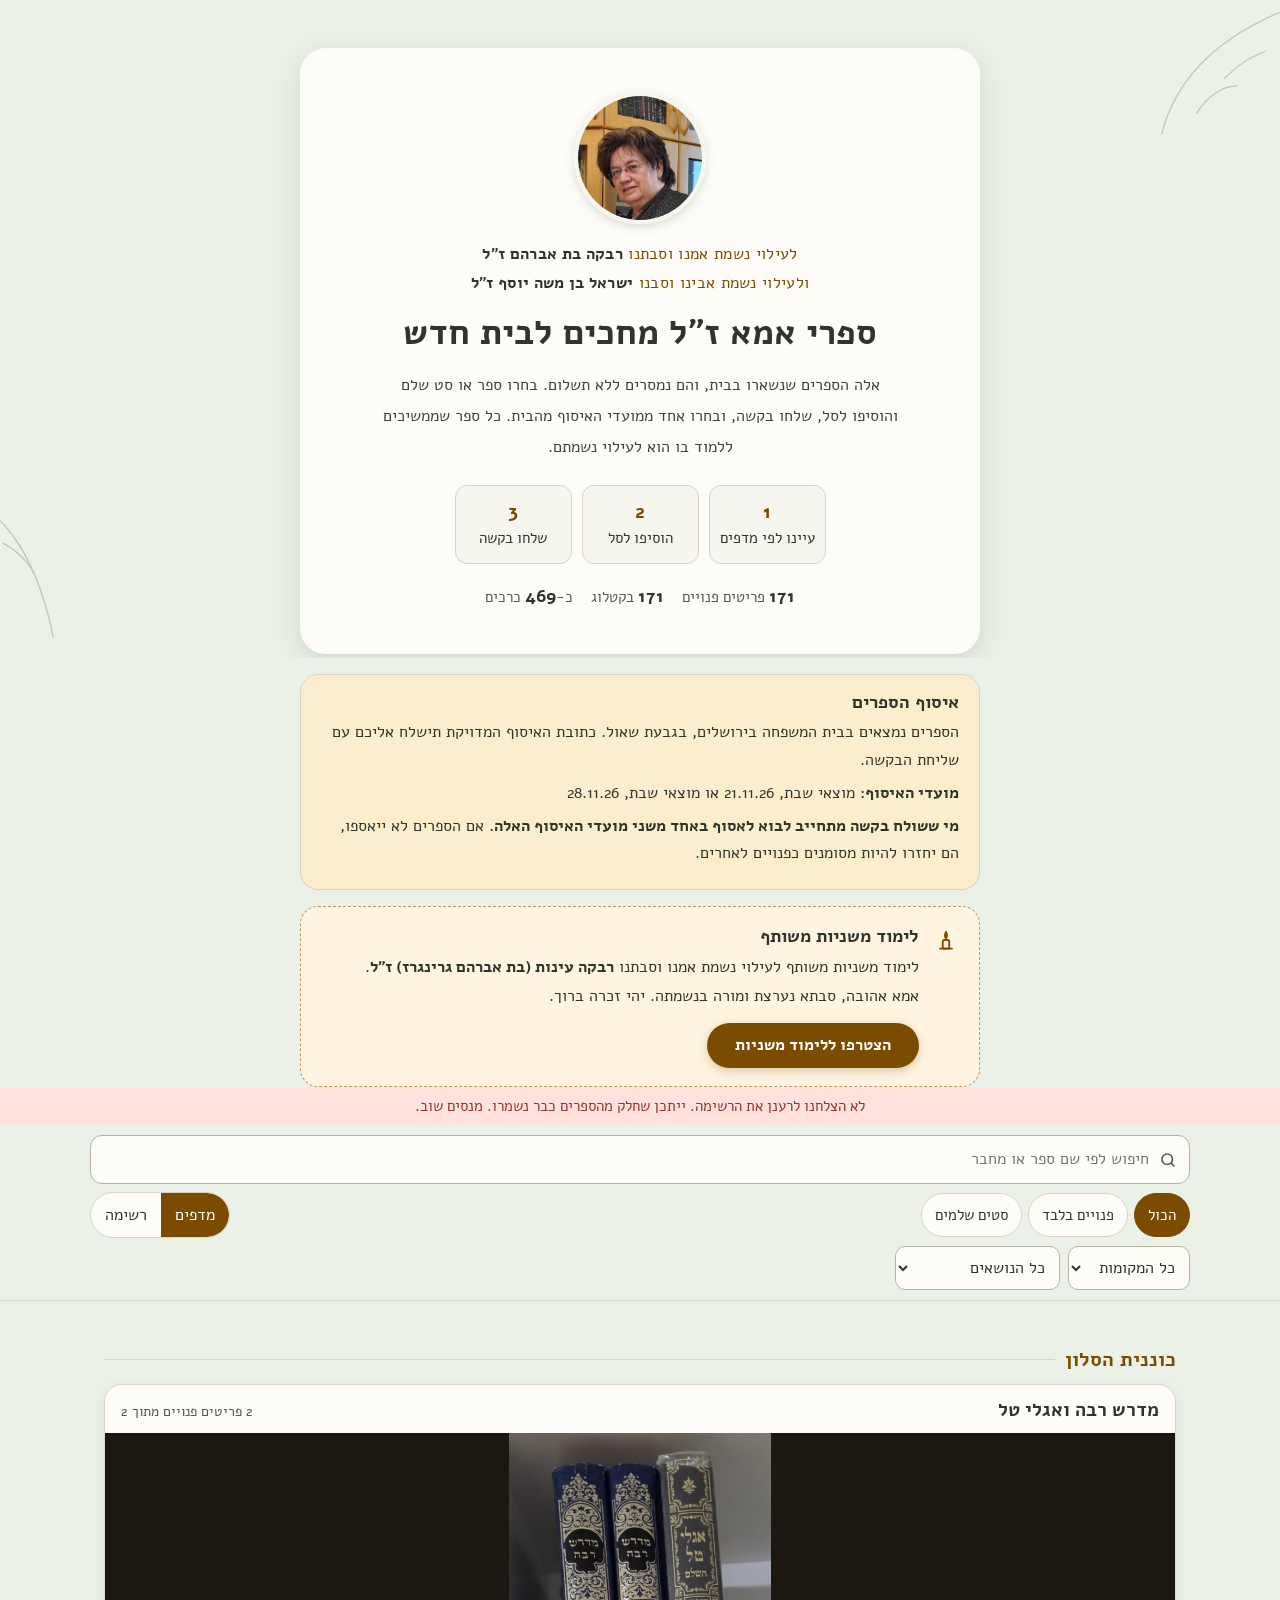
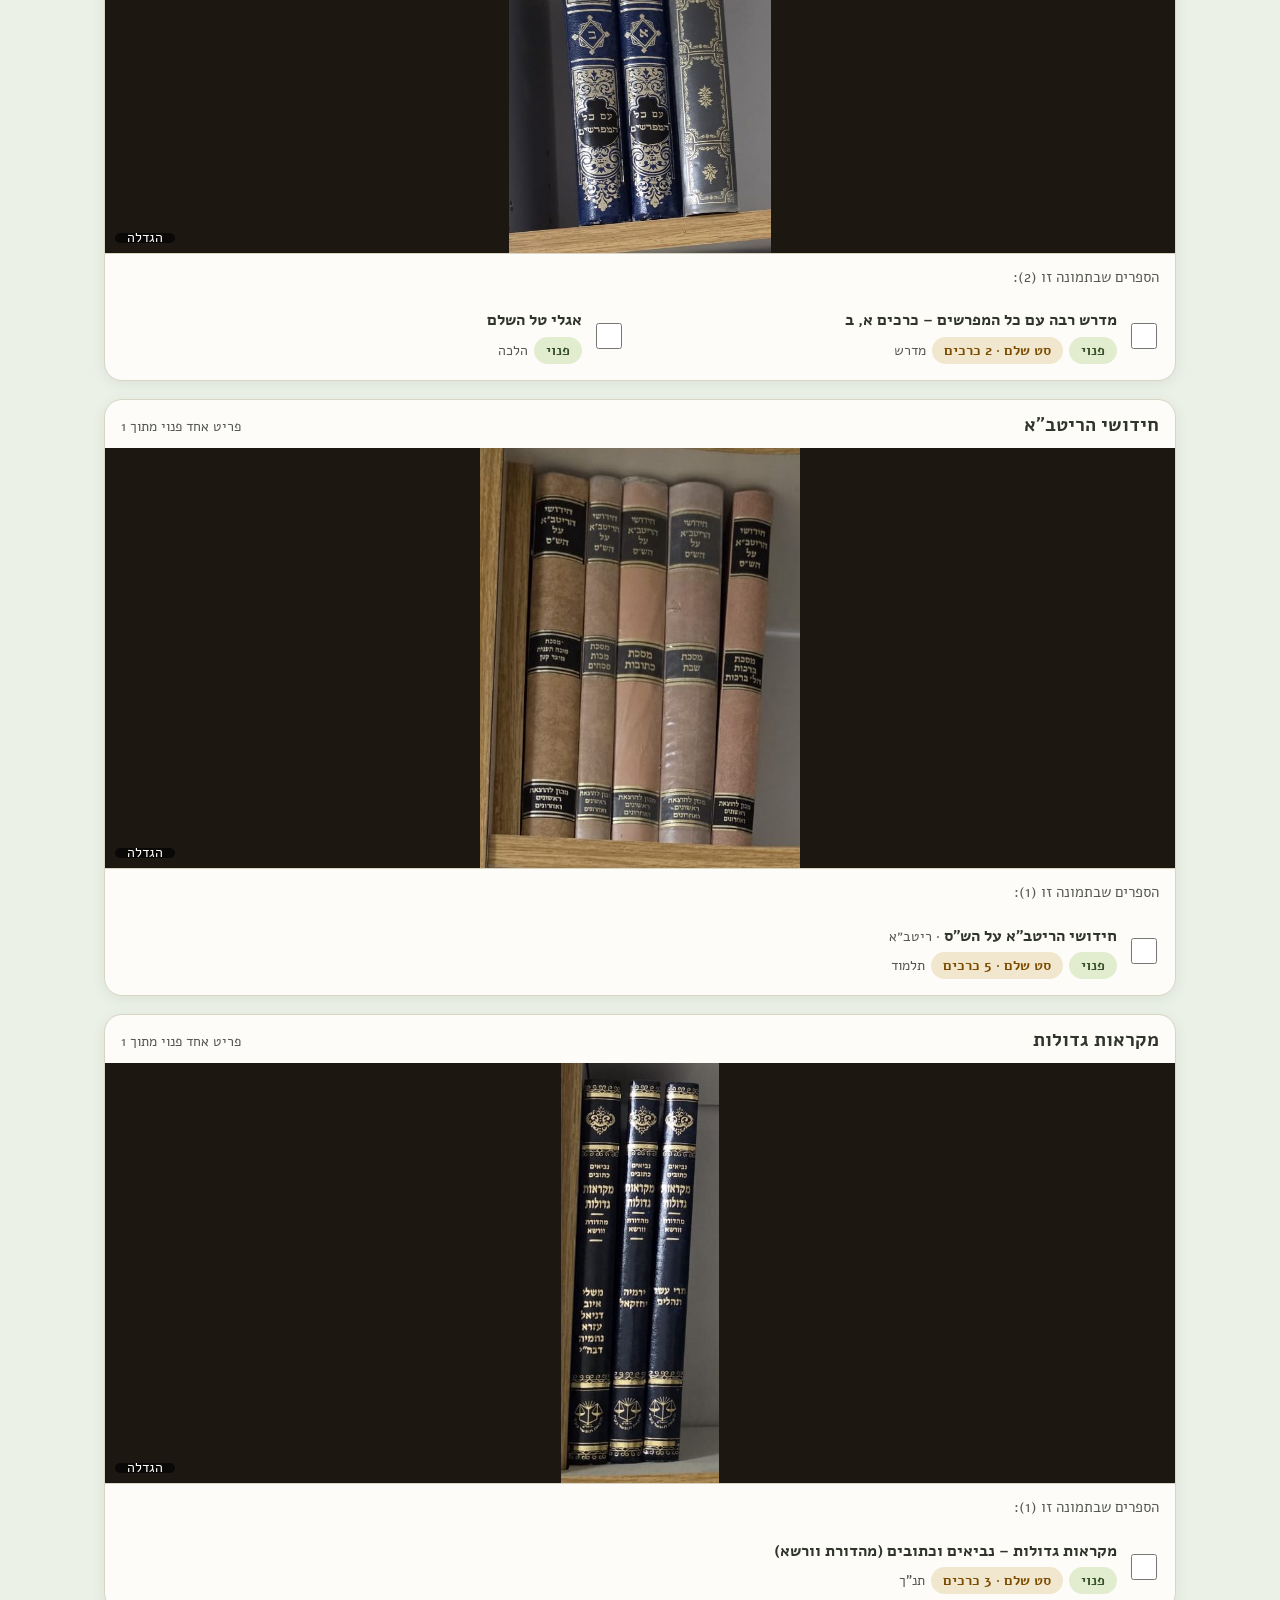
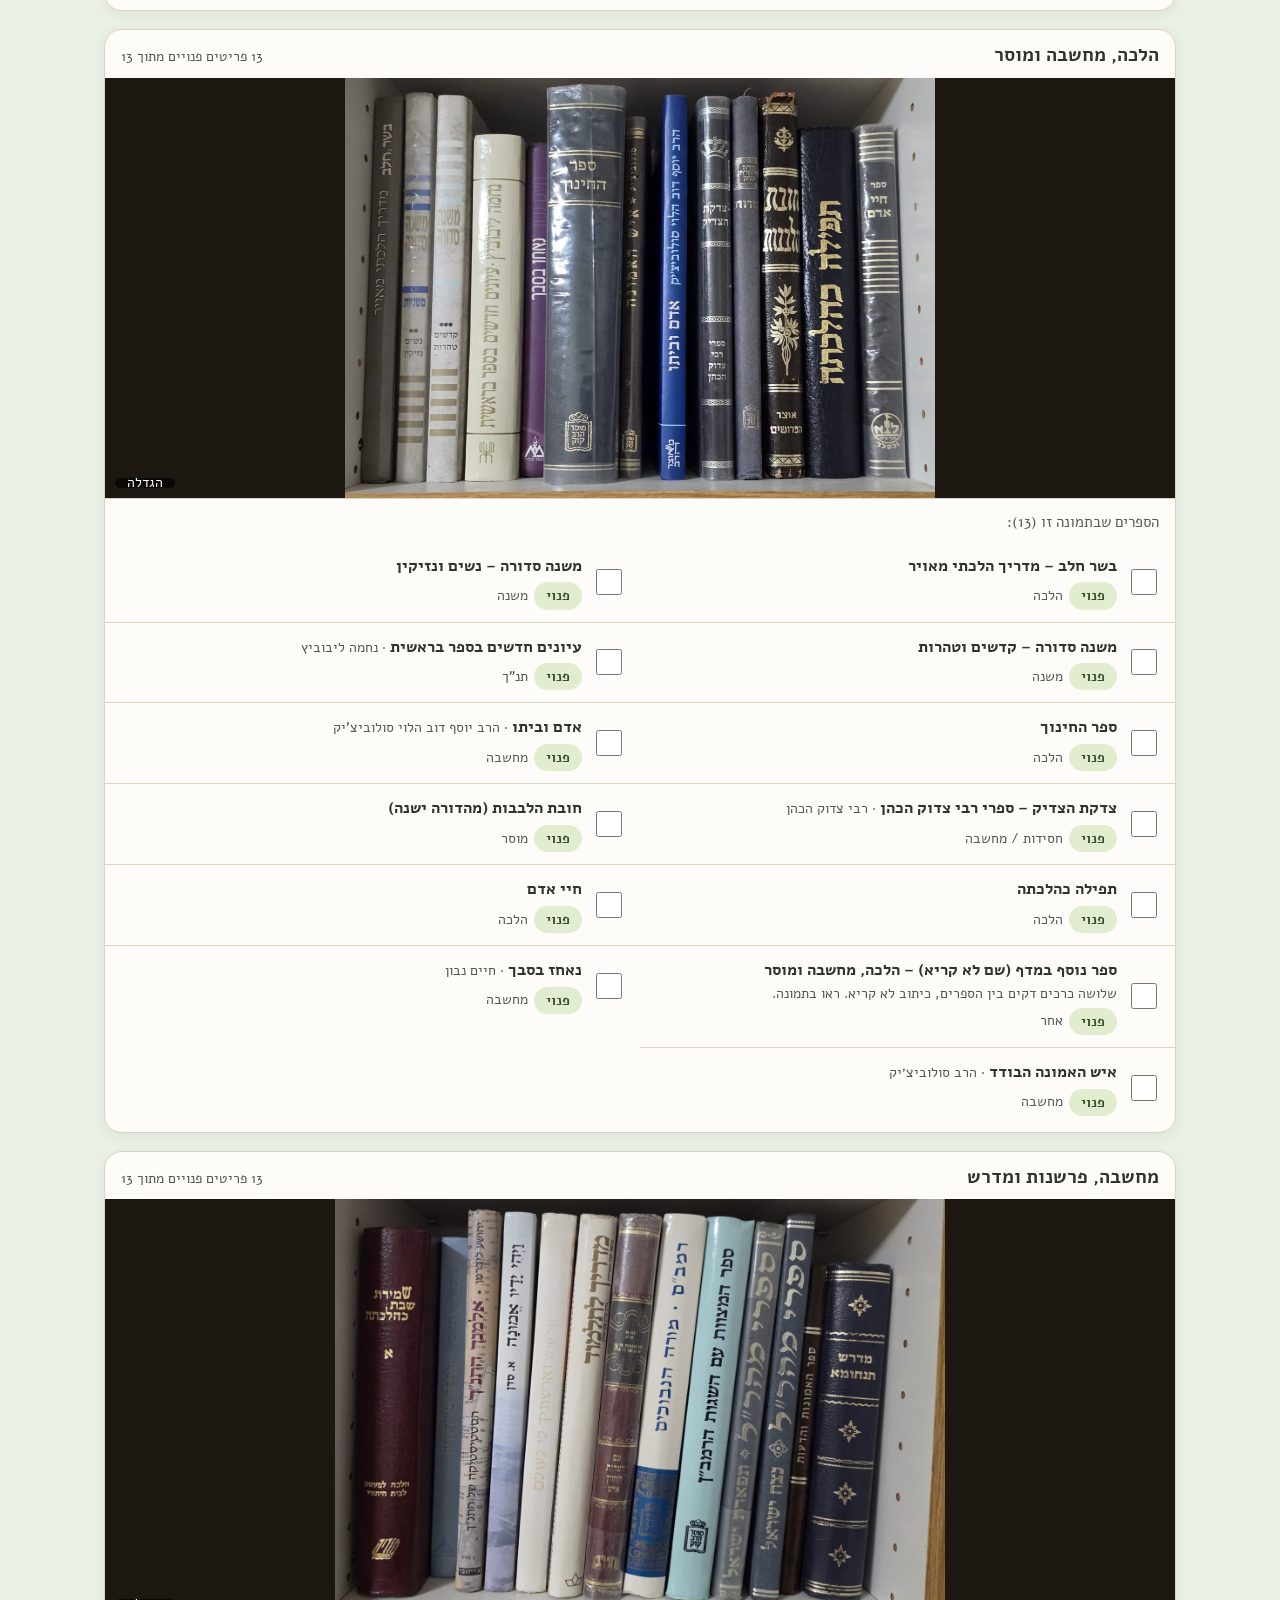
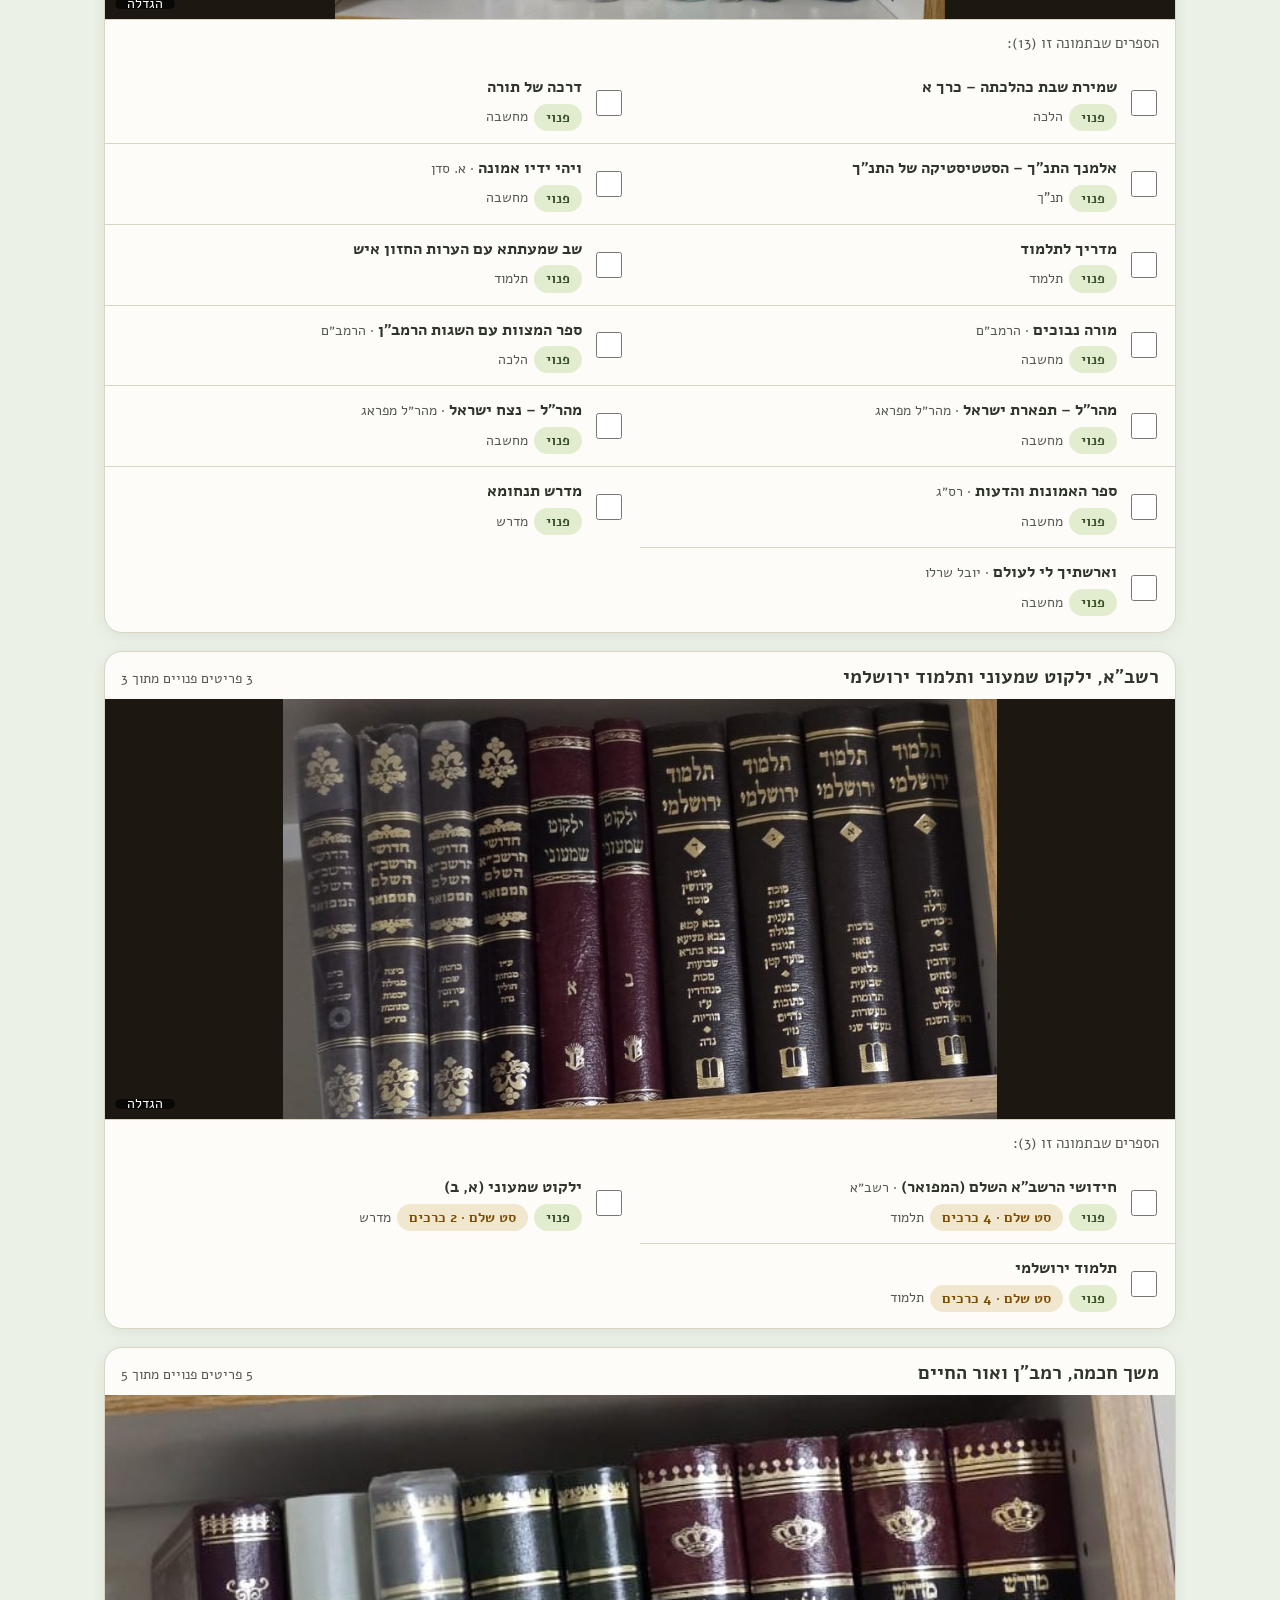
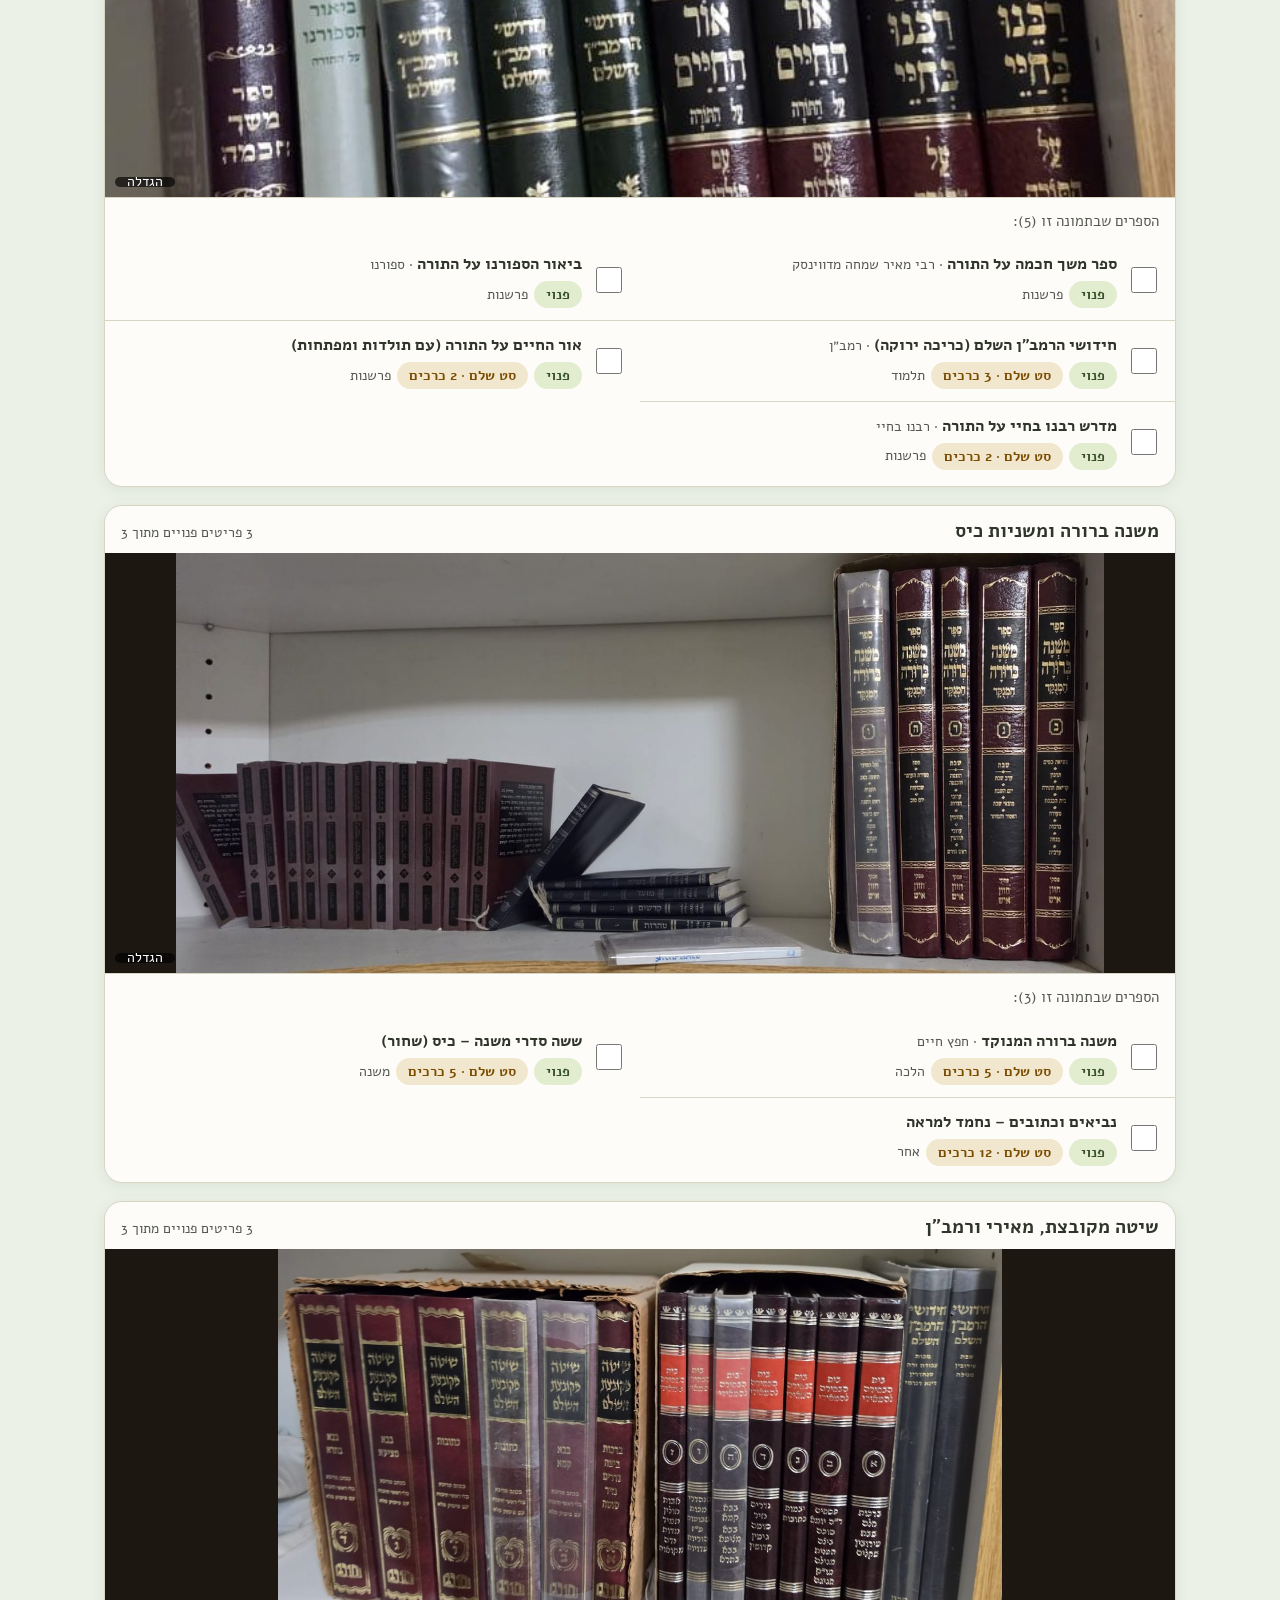
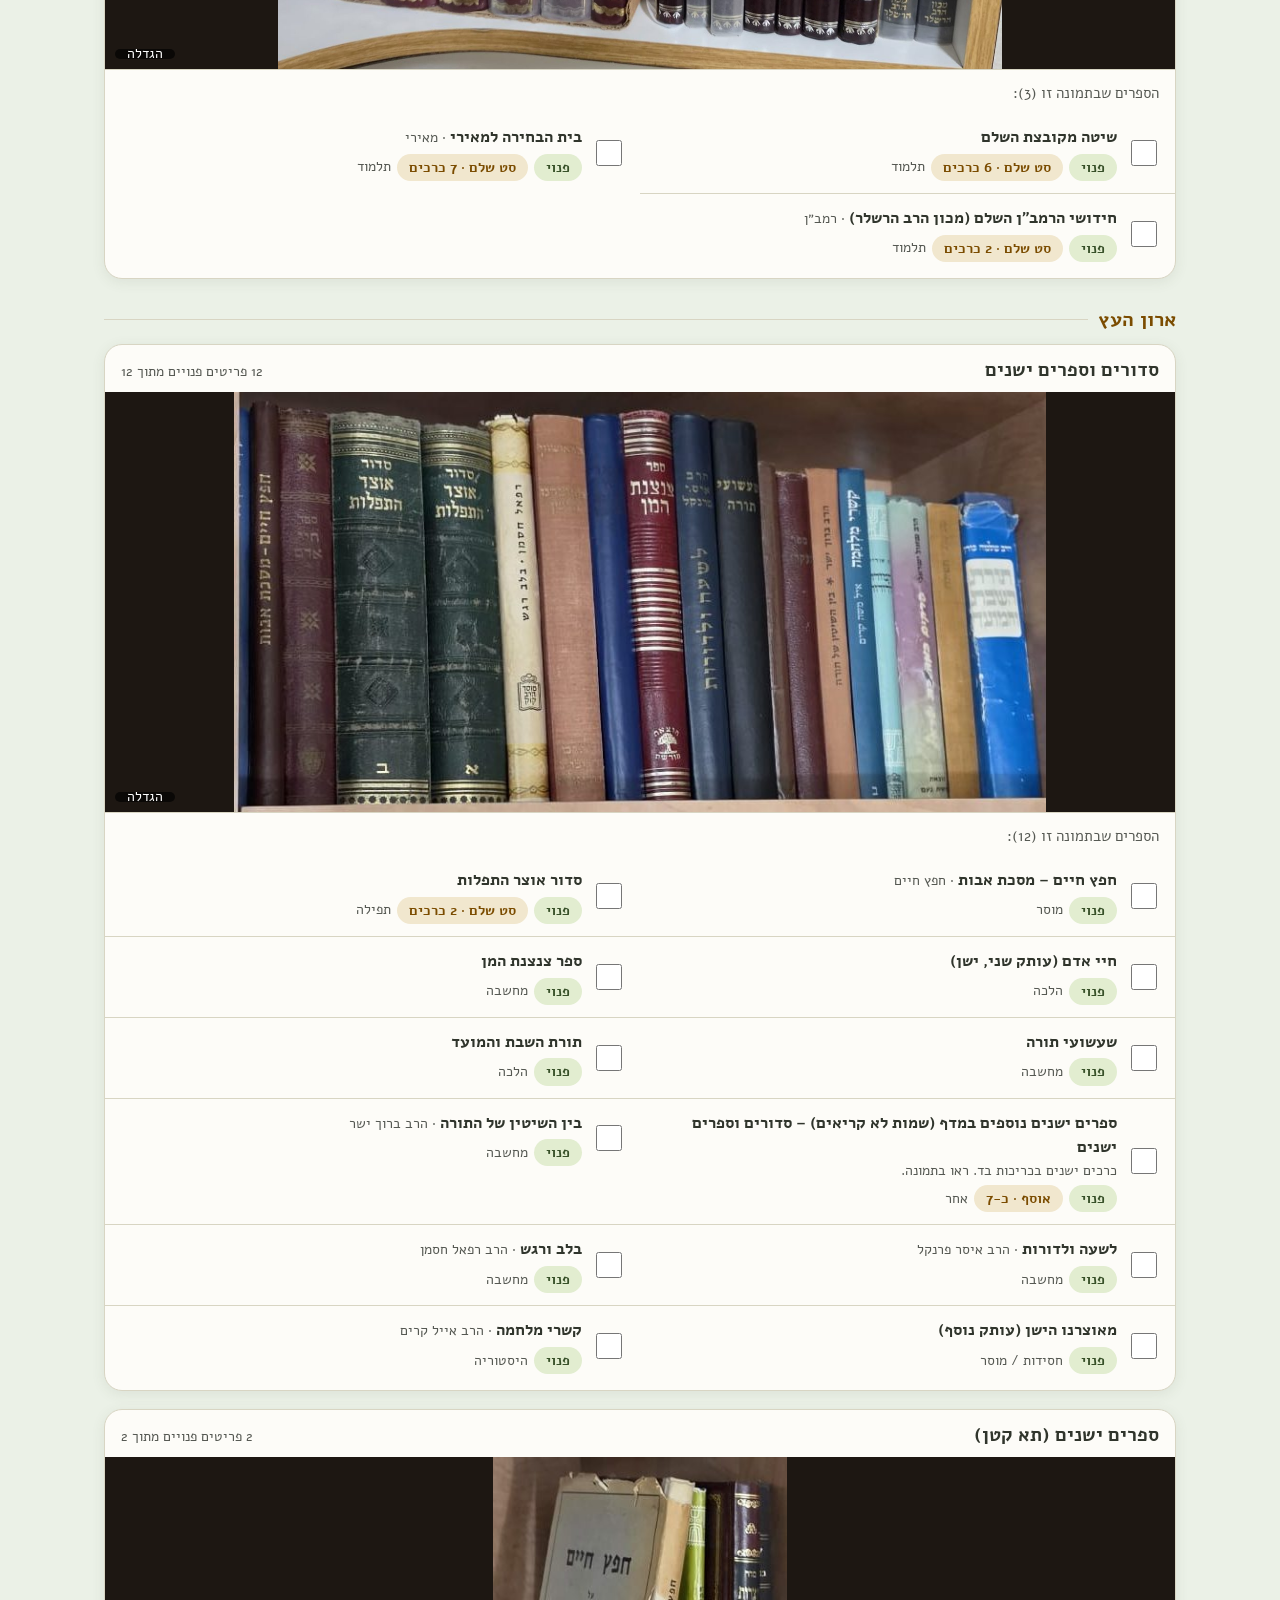
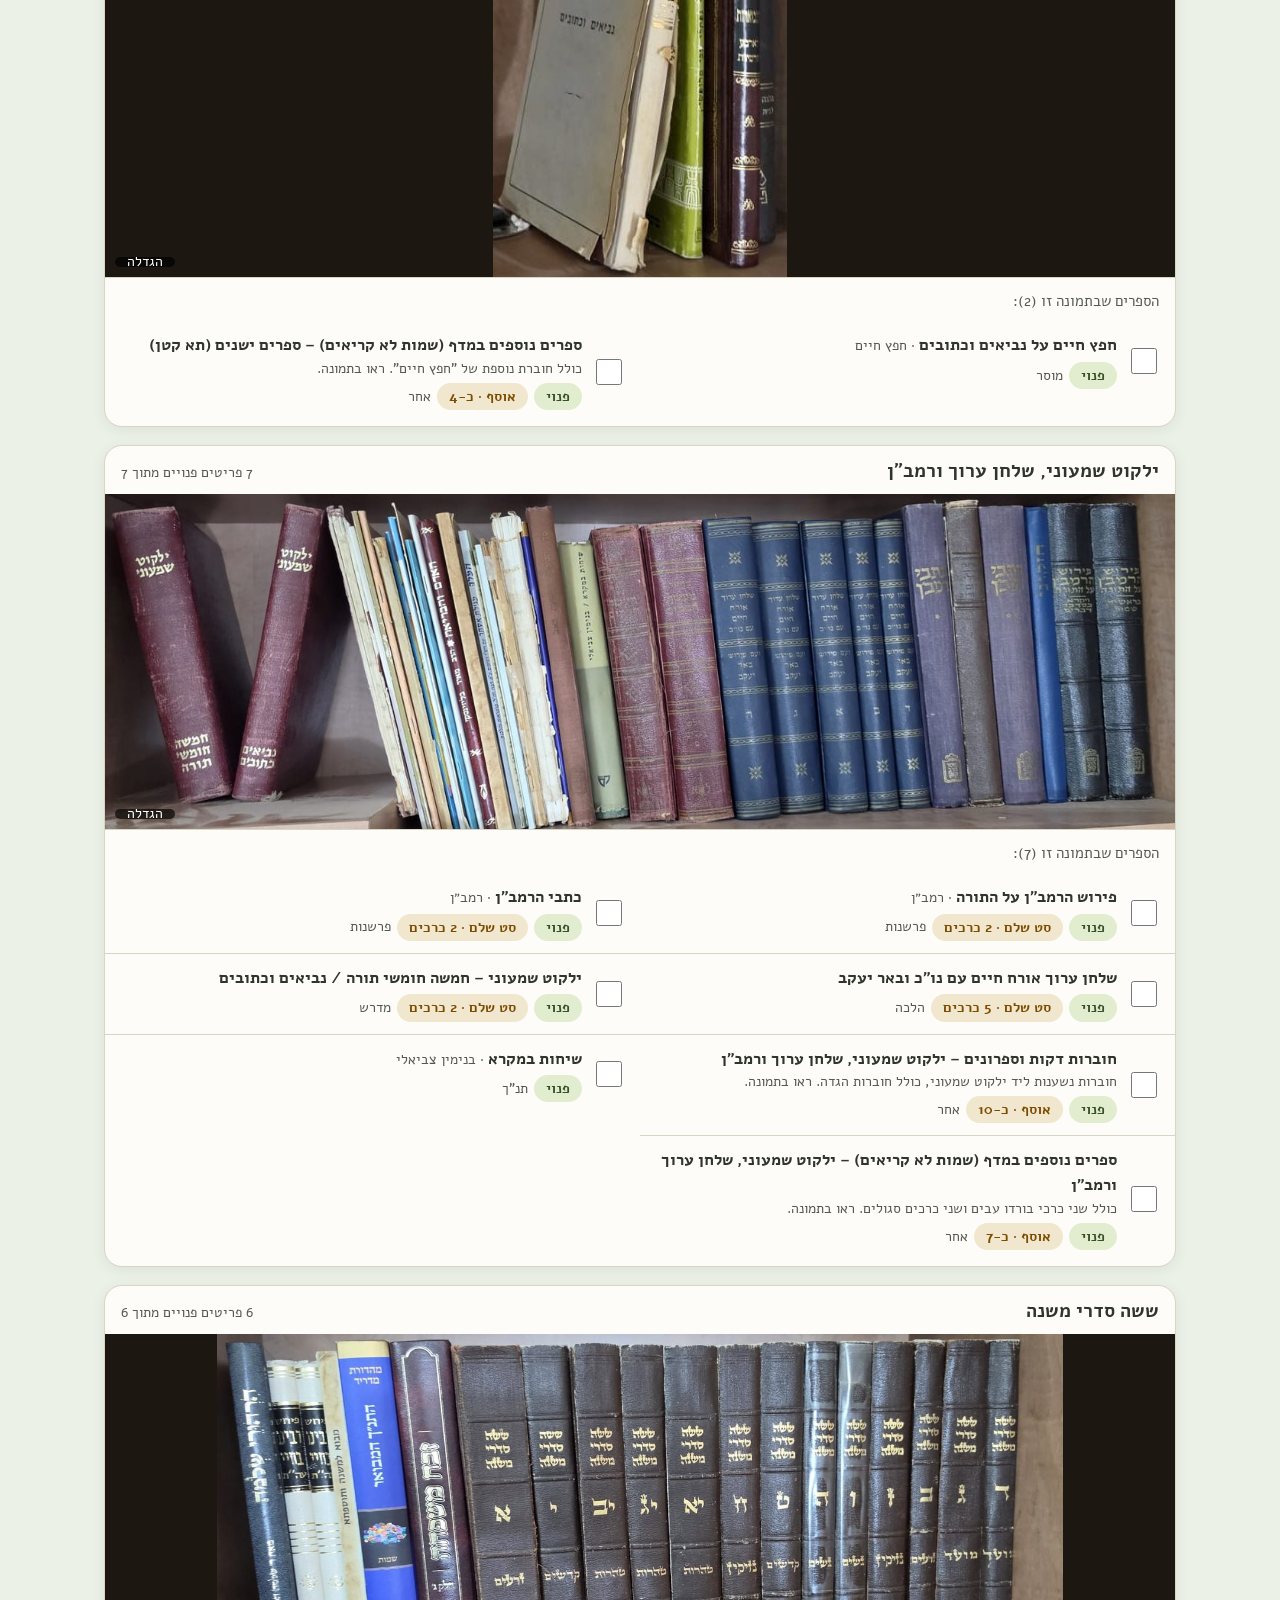
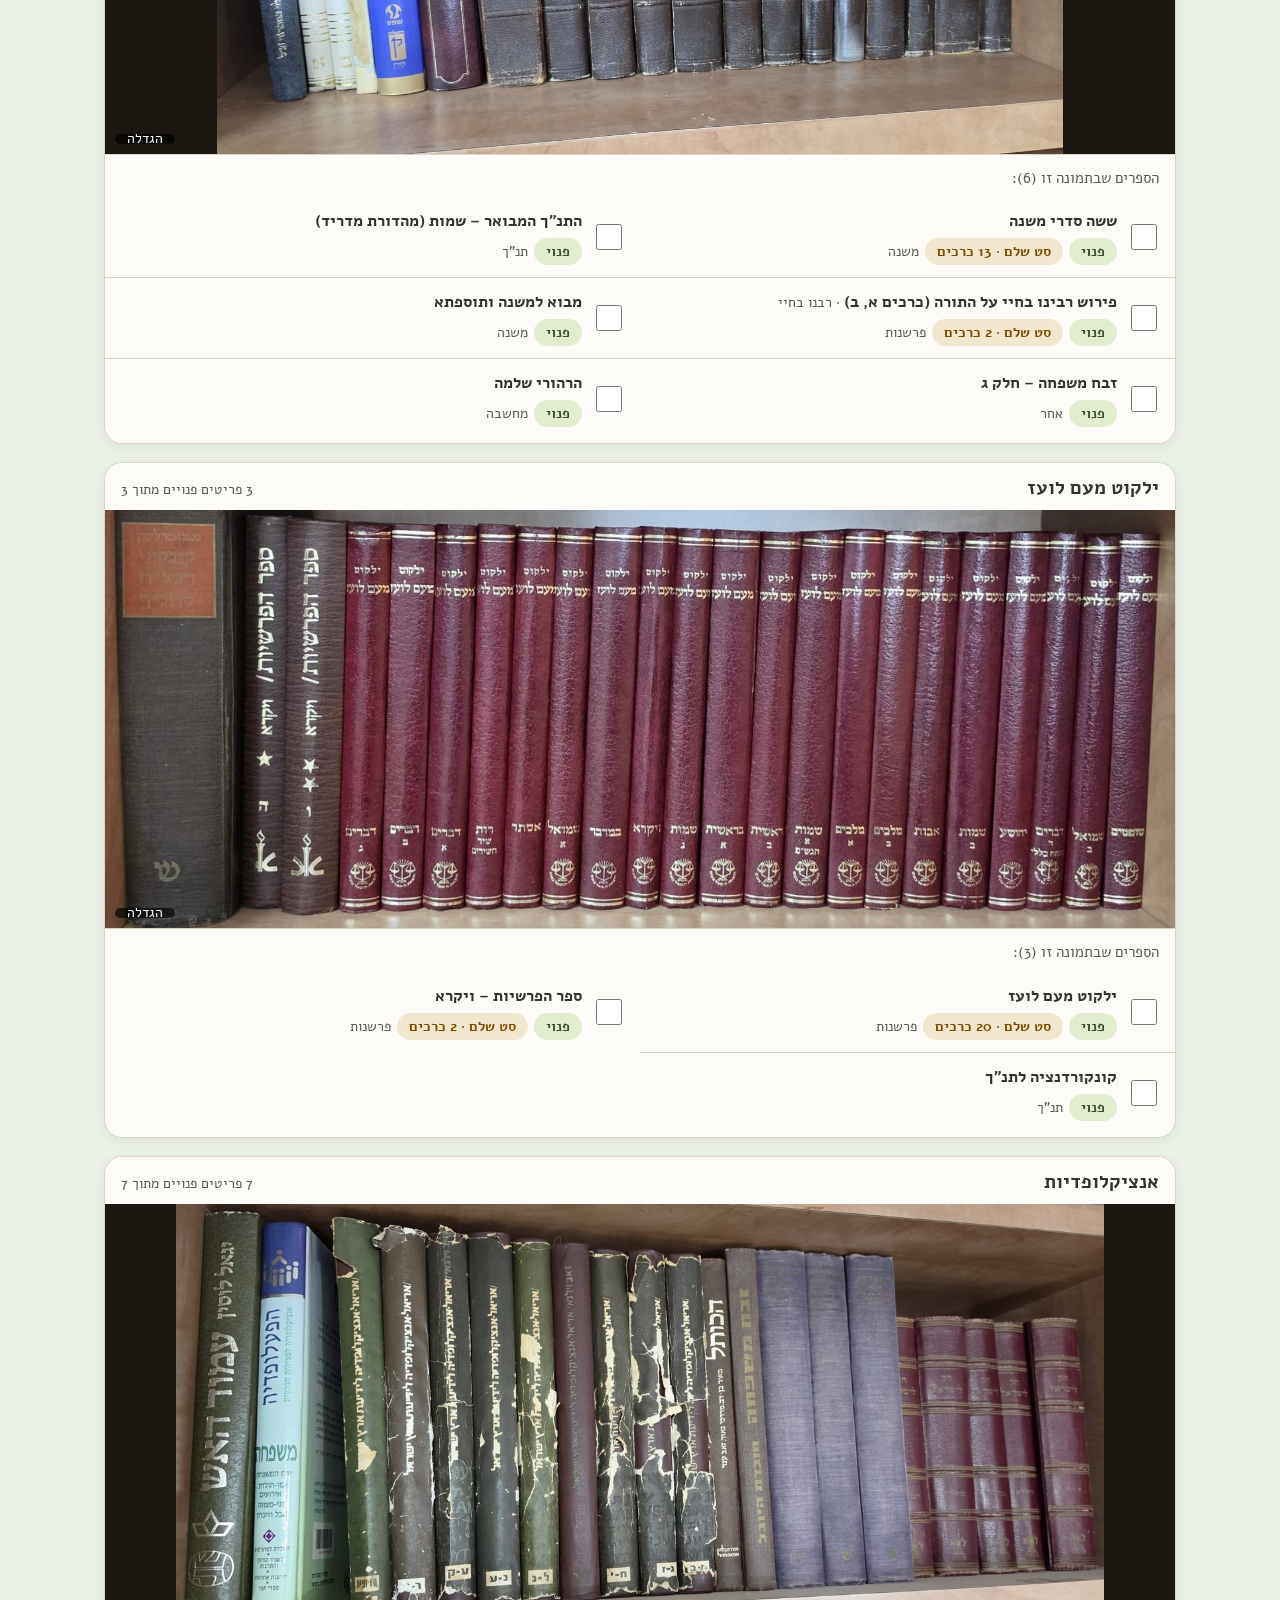
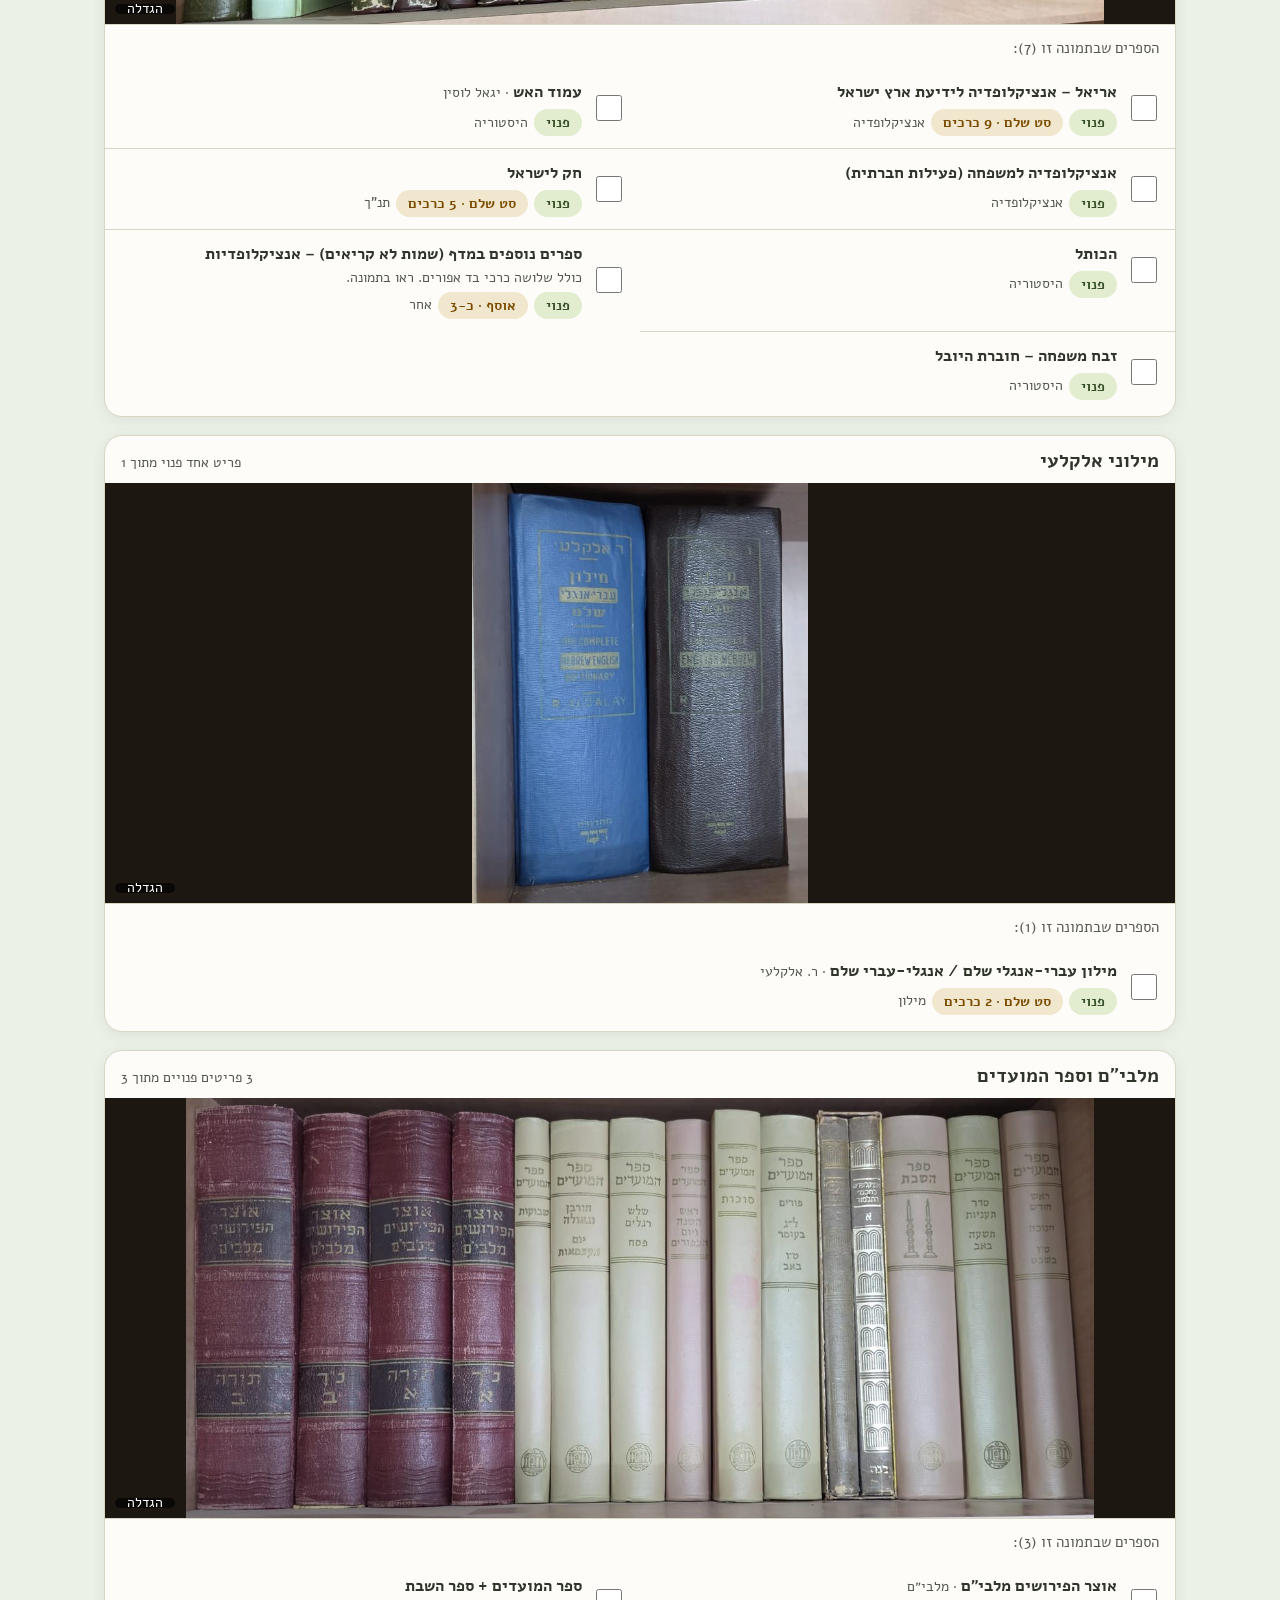
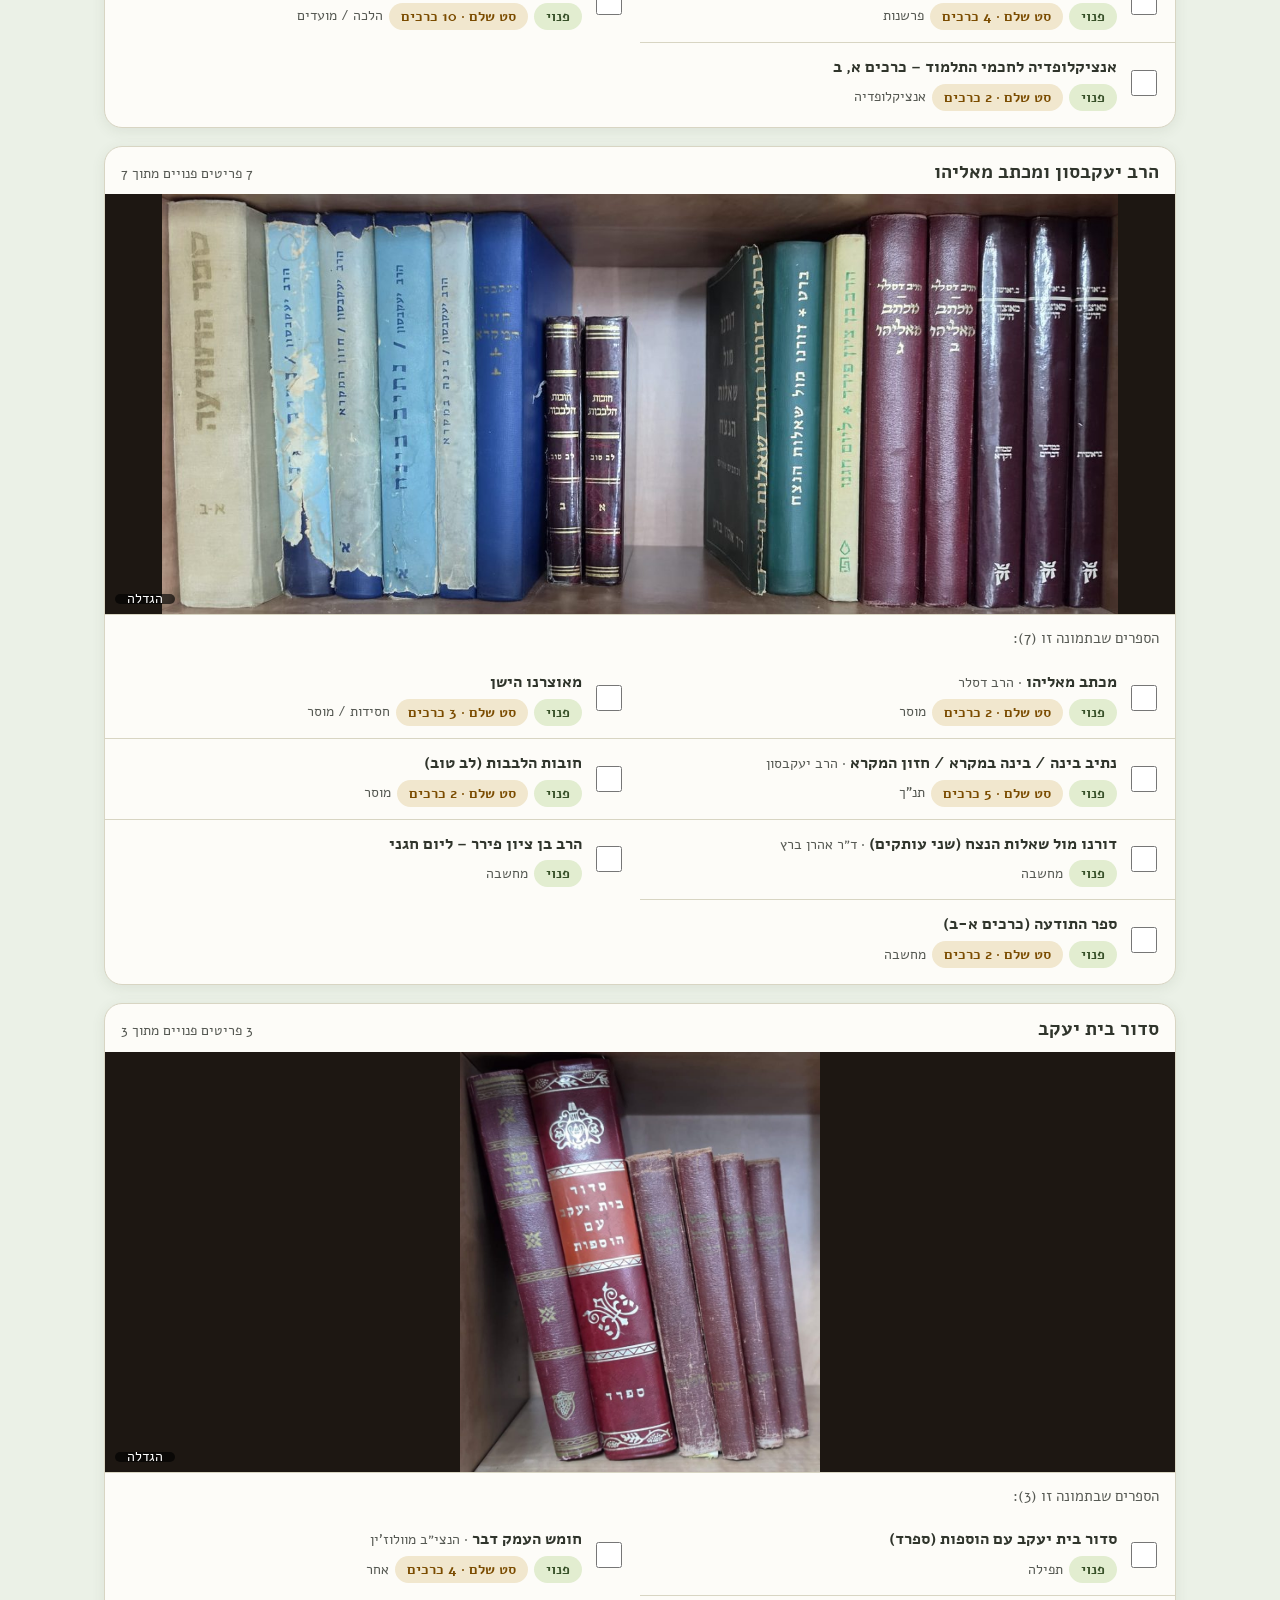
==== commit a7455ff8: "Mention that books are free of charge" ====
--- a/index.html
+++ b/index.html
@@ -25,7 +25,7 @@
       <div class="hero-photo"><img src="assets/rivka-portrait.jpg" alt="רבקה עינות ז״ל" width="132" height="132"></div>
       <p class="eyebrow">לעילוי נשמת אמנו וסבתנו <b>רבקה בת אברהם ז״ל</b><br>ולעילוי נשמת אבינו וסבנו <b>ישראל בן משה יוסף ז״ל</b></p>
       <h1>ספרי אמא ז״ל מחכים לבית חדש</h1>
-      <p class="lead">אלה הספרים שנשארו בבית. בחרו ספר או סט שלם והוסיפו לסל, שלחו בקשה, ובחרו אחד ממועדי האיסוף מהבית. כל ספר שממשיכים ללמוד בו הוא לעילוי נשמתם.</p>
+      <p class="lead">אלה הספרים שנשארו בבית, והם נמסרים ללא תשלום. בחרו ספר או סט שלם והוסיפו לסל, שלחו בקשה, ובחרו אחד ממועדי האיסוף מהבית. כל ספר שממשיכים ללמוד בו הוא לעילוי נשמתם.</p>
       <ol class="how">
         <li><b>1</b>עיינו לפי מדפים</li>
         <li><b>2</b>הוסיפו לסל</li>
